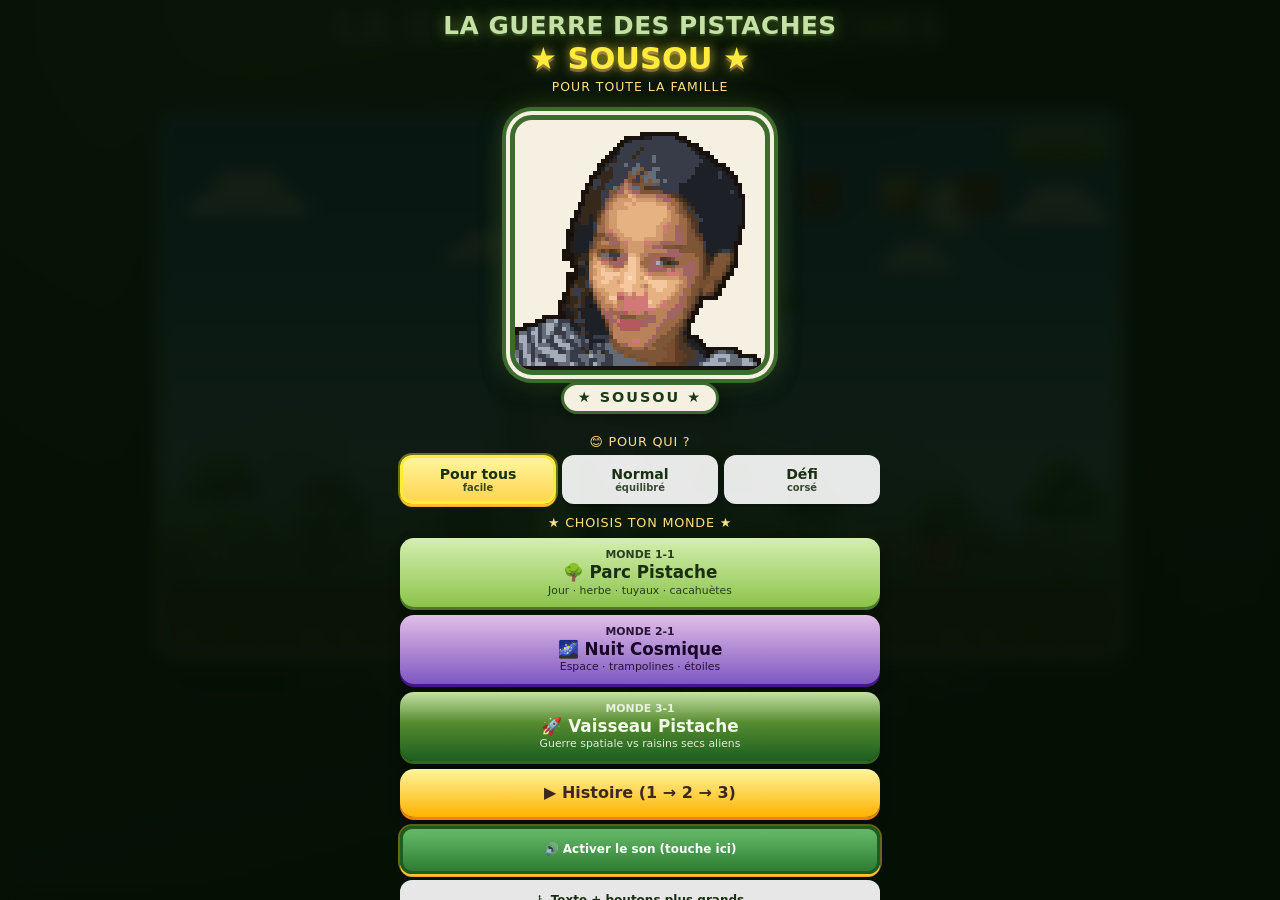
==== index.html @ a7b9ed8b "gfx: generated pixel-art assets + index.html hooks" ====
<!DOCTYPE html>
<html lang="fr">
<head>
  <meta charset="UTF-8" />
  <meta name="viewport" content="width=device-width, initial-scale=1, maximum-scale=1, user-scalable=no, viewport-fit=cover" />
  <meta name="apple-mobile-web-app-capable" content="yes" />
  <meta name="apple-mobile-web-app-status-bar-style" content="black-translucent" />
  <meta name="mobile-web-app-capable" content="yes" />
  <meta name="format-detection" content="telephone=no" />
  <title>La guerre des pistaches — starring Sousou</title>
  <style>
    /* Polices système d'abord (plus fiable hors réseau / iOS) */
    * { box-sizing: border-box; margin: 0; padding: 0; -webkit-tap-highlight-color: transparent; }
    html, body {
      height: 100%;
      width: 100%;
      overscroll-behavior: none;
      -webkit-text-size-adjust: 100%;
    }
    body {
      min-height: 100vh;
      min-height: -webkit-fill-available;
      display: flex;
      flex-direction: column;
      align-items: center;
      justify-content: flex-start;
      background:
        radial-gradient(ellipse at 20% 0%, #3d6b2e 0%, transparent 45%),
        linear-gradient(165deg, #0d1a0c 0%, #152814 50%, #0a1209 100%);
      font-family: "Fredoka", "Avenir Next", "Segoe UI", system-ui, -apple-system, sans-serif;
      color: #f5f0e1;
      overflow-x: hidden;
      overflow-y: auto;
      -webkit-overflow-scrolling: touch;
      user-select: none;
      -webkit-user-select: none;
      padding: max(6px, env(safe-area-inset-top)) max(6px, env(safe-area-inset-right)) max(6px, env(safe-area-inset-bottom)) max(6px, env(safe-area-inset-left));
    }
    body.playing {
      overflow: hidden;
      touch-action: none;
      touch-action: none;
      justify-content: center;
    }
    /* ===== Plein écran mobile (portrait + paysage) ===== */
    body.playing.mobile-fs {
      position: fixed;
      inset: 0;
      width: 100%;
      height: 100%;
      max-height: 100%;
      padding: 0 !important;
      margin: 0;
      overflow: hidden;
      justify-content: stretch;
      align-items: stretch;
      background: #000;
    }
    body.playing.mobile-fs .brand,
    body.playing.mobile-fs .controls,
    body.playing.mobile-fs .ios-banner {
      display: none !important;
    }
    body.playing.mobile-fs .wrap {
      position: fixed;
      left: 0;
      top: 0;
      width: var(--app-w, 100vw);
      height: var(--app-h, 100vh);
      max-width: none;
      max-height: none;
      border-radius: 0;
      box-shadow: none;
      overflow: hidden;
      background: #000;
      z-index: 1;
    }
    body.playing.mobile-fs canvas {
      position: absolute;
      left: 50%;
      top: 50%;
      transform: translate(-50%, -50%);
      /* contain = tout le jeu visible (pas de coupe), fond noir sur les bords */
      width: 100% !important;
      height: 100% !important;
      max-width: none !important;
      max-height: none !important;
      object-fit: contain;
      background: #000;
    }
    /* Paysage : le canvas occupe toute la hauteur utile sans écraser Sousou hors cadre */
    @media (orientation: landscape) {
      body.playing.mobile-fs canvas {
        width: 100% !important;
        height: 100% !important;
        object-fit: contain;
      }
    }
    body.playing.mobile-fs .hud {
      top: max(4px, env(safe-area-inset-top));
      left: max(6px, env(safe-area-inset-left));
      right: max(6px, env(safe-area-inset-right));
      font-size: clamp(0.6rem, 2.2vh, 0.8rem);
    }
    body.playing.mobile-fs .mute-btn {
      top: max(4px, env(safe-area-inset-top));
      right: max(6px, env(safe-area-inset-right));
      z-index: 12;
    }
    body.playing.mobile-fs .menu-btn {
      top: max(4px, env(safe-area-inset-top));
      left: max(6px, env(safe-area-inset-left));
      z-index: 12;
      min-height: 48px;
      padding: 12px 18px;
    }
    body.playing.mobile-fs .touch-left {
      left: max(4px, env(safe-area-inset-left));
      bottom: max(6px, env(safe-area-inset-bottom));
    }
    body.playing.mobile-fs .touch-right {
      right: max(6px, env(safe-area-inset-right));
      bottom: max(8px, env(safe-area-inset-bottom));
    }
    body.playing.mobile-fs .overlay {
      position: fixed;
      inset: 0;
      width: 100%;
      height: 100%;
      justify-content: flex-start;
      padding: max(10px, env(safe-area-inset-top)) 12px max(14px, env(safe-area-inset-bottom));
      z-index: 100;
      overflow-y: auto;
    }
    .brand {
      text-align: center;
      margin-bottom: 0.55rem;
    }
    .brand .game-title {
      font-size: clamp(1.6rem, 4.5vw, 2.4rem);
      font-weight: 700;
      letter-spacing: 0.02em;
      background: linear-gradient(90deg, #c5e1a5, #ffeb3b, #8bc34a, #ffd54f, #c5e1a5);
      background-size: 200% auto;
      -webkit-background-clip: text;
      background-clip: text;
      color: transparent;
      animation: titleShine 3s linear infinite, titlePulse 2.2s ease-in-out infinite;
      text-shadow: none;
      filter: drop-shadow(0 3px 0 #3d2914) drop-shadow(0 0 18px rgba(139,195,74,.45));
    }
    .brand .starring {
      font-size: clamp(1rem, 2.8vw, 1.25rem);
      margin-top: 0.25rem;
      color: #ffecb3;
    }
    .brand .starring .star-name {
      display: inline-block;
      font-weight: 700;
      font-size: 1.35em;
      color: #fff59d;
      text-shadow: 0 0 12px rgba(255,235,59,.8), 0 2px 0 #5d4037;
      animation: sousouBounce 1.1s ease-in-out infinite, sousouGlow 1.6s ease-in-out infinite;
    }
    .brand .tag {
      font-size: .85rem;
      opacity: .88;
      margin-top: 0.2rem;
    }
    @keyframes titleShine {
      to { background-position: 200% center; }
    }
    @keyframes titlePulse {
      0%, 100% { transform: scale(1); }
      50% { transform: scale(1.03); }
    }
    @keyframes sousouBounce {
      0%, 100% { transform: translateY(0) rotate(-2deg); }
      50% { transform: translateY(-6px) rotate(2deg); }
    }
    @keyframes sousouGlow {
      0%, 100% { text-shadow: 0 0 8px rgba(255,235,59,.5), 0 2px 0 #5d4037; }
      50% { text-shadow: 0 0 22px rgba(255,235,59,1), 0 0 40px rgba(139,195,74,.7), 0 2px 0 #5d4037; }
    }
    @keyframes starSpin {
      from { transform: rotate(0deg) scale(1); }
      50% { transform: rotate(180deg) scale(1.2); }
      to { transform: rotate(360deg) scale(1); }
    }
    @keyframes bannerIn {
      0% { opacity: 0; transform: scale(0.5) translateY(30px); }
      60% { opacity: 1; transform: scale(1.08) translateY(-4px); }
      100% { opacity: 1; transform: scale(1) translateY(0); }
    }
    @keyframes floatStar {
      0%, 100% { transform: translateY(0); opacity: .9; }
      50% { transform: translateY(-10px); opacity: 1; }
    }
    .spin-star {
      display: inline-block;
      animation: starSpin 2.5s linear infinite;
      color: #ffeb3b;
    }
    .wrap {
      position: relative;
      border-radius: 16px;
      overflow: hidden;
      box-shadow: 0 0 0 4px #8bc34a, 0 0 0 9px #3d2914, 0 22px 50px rgba(0,0,0,.55);
      width: min(960px, 100vw - 12px);
      max-width: 100%;
    }
    canvas {
      display: block;
      width: 100%;
      height: auto;
      max-height: min(72vh, 540px);
      cursor: crosshair;
      background: #5dade2;
      touch-action: none;
      image-rendering: pixelated;
      image-rendering: crisp-edges;
    }
    /* HUD pixel dessiné dans le canvas (js/gfx.js) : on masque l'ancien HUD HTML */
    body.gfx-hud .hud { display: none !important; }
    .hud {
      position: absolute; top: 8px; left: 10px; right: 10px;
      display: flex; justify-content: space-between; gap: 6px; flex-wrap: wrap;
      pointer-events: none; font-weight: 600; font-size: .88rem;
      text-shadow: 0 2px 4px rgba(0,0,0,.7);
      z-index: 2;
    }
    .hud span {
      background: linear-gradient(180deg, rgba(27,58,22,.88), rgba(8,18,6,.88));
      padding: 5px 11px; border-radius: 999px;
      border: 1px solid rgba(174,213,129,.45);
      box-shadow: 0 2px 0 rgba(27,94,32,.35);
      border: 2px solid rgba(174,213,129,.65); backdrop-filter: blur(6px);
      box-shadow: 0 1px 0 rgba(255,255,255,.08), 0 2px 8px rgba(0,0,0,.35);
      text-shadow: 0 1px 2px rgba(0,0,0,.55);
    }
    .hud #worldLabel {
      border-color: #81c784;
      color: #c8e6a0;
      font-weight: 700;
      letter-spacing: 0.02em;
    }
    .hud .star-badge {
      border-color: #ffeb3b;
      color: #fff59d;
      animation: floatStar 1.4s ease-in-out infinite;
    }
    .overlay {
      position: fixed;
      inset: 0;
      display: flex;
      flex-direction: column;
      align-items: center;
      justify-content: flex-start;
      text-align: center;
      background: rgba(6, 16, 6, 0.94);
      backdrop-filter: blur(8px);
      -webkit-backdrop-filter: blur(8px);
      padding: max(12px, env(safe-area-inset-top)) max(12px, env(safe-area-inset-right)) max(16px, env(safe-area-inset-bottom)) max(12px, env(safe-area-inset-left));
      z-index: 100;
      overflow-x: hidden;
      overflow-y: auto;
      -webkit-overflow-scrolling: touch;
      overscroll-behavior: contain;
      touch-action: pan-y;
      opacity: 1;
      visibility: visible;
      transition: opacity 0.28s ease, visibility 0.28s ease;
    }
    .overlay.hidden {
      opacity: 0;
      visibility: hidden;
      pointer-events: none;
      /* garder le flux pour l'anim de sortie, sans bloquer le jeu */
      z-index: -1;
    }
    .overlay:not(.hidden) .overlay-inner {
      animation: bannerIn 0.45s cubic-bezier(.2,1.3,.4,1) both;
    }
    .overlay-inner {
      width: min(480px, 100%);
      margin: 0 auto;
      display: flex;
      flex-direction: column;
      align-items: center;
      gap: 0.55rem;
      padding-bottom: 1.5rem;
    }
    .overlay h2 { font-size: 1.45rem; color: #c8e6a0; margin: 0.2rem 0; }
    .overlay p { max-width: 400px; line-height: 1.4; margin: 0; }
    .overlay .big { font-size: 1.25rem; color: #ffd54f; margin: 0.4rem 0; }

    .sousou-portrait-wrap {
      display: flex;
      flex-direction: column;
      align-items: center;
      gap: 0.45rem;
      margin: 0.35rem 0 0.55rem;
      flex-shrink: 0;
      width: 100%;
    }
    .sousou-portrait {
      /* Hero portrait — large, crisp, highly visible (not a tiny circular badge) */
      width: clamp(180px, 42vw, 260px);
      height: clamp(180px, 42vw, 260px);
      max-width: min(260px, 55%);
      border-radius: 22px;
      object-fit: contain;
      image-rendering: pixelated;
      image-rendering: crisp-edges;
      -ms-interpolation-mode: nearest-neighbor;
      opacity: 1;
      border: 5px solid #3d6b2e;
      box-shadow:
        0 0 0 4px #f5f0e1,
        0 0 0 8px #3d6b2e,
        0 10px 28px rgba(0,0,0,.45),
        0 0 28px rgba(139,195,74,.55);
      background: #f5f0e1;
      display: block;
    }
    .sousou-portrait-caption {
      font-size: 0.9rem;
      font-weight: 700;
      letter-spacing: 0.14em;
      text-transform: uppercase;
      color: #1b3a14;
      background: #f5f0e1;
      border: 3px solid #3d6b2e;
      border-radius: 999px;
      padding: 4px 14px;
      line-height: 1.2;
      box-shadow: 0 2px 8px rgba(0,0,0,.25);
    }

    .title-logo {
      animation: bannerIn 0.55s cubic-bezier(.2,1.4,.4,1) both;
      flex-shrink: 0;
      margin-bottom: 0.4rem;
    }
    .title-logo .logo-main {
      font-size: clamp(1.05rem, 3.5vw, 1.55rem);
      font-weight: 700;
      color: #c5e1a5;
      text-shadow: 0 2px 0 #2e4a1c, 0 0 14px rgba(139,195,74,.5);
      letter-spacing: 0.02em;
      line-height: 1.15;
    }
    .title-logo .logo-star {
      font-size: clamp(1.35rem, 4.5vw, 1.9rem);
      font-weight: 700;
      color: #ffeb3b;
      text-shadow: 0 0 12px rgba(255,235,59,.85), 0 3px 0 #6d4c41;
      animation: sousouBounce 1.2s ease-in-out infinite, sousouGlow 1.5s ease-in-out infinite;
      display: block;
      margin: 0.1rem 0 0.15rem;
      line-height: 1.15;
    }
    .title-logo .logo-sub {
      font-size: 0.78rem;
      color: #ffe082;
      letter-spacing: 0.08em;
      text-transform: uppercase;
    }
    .marquee {
      width: min(340px, 90%);
      overflow: hidden;
      margin: 0.5rem 0 0.3rem;
      mask-image: linear-gradient(90deg, transparent, #000 10%, #000 90%, transparent);
    }
    .marquee-inner {
      display: inline-block;
      white-space: nowrap;
      animation: marquee 8s linear infinite;
      color: #ffecb3;
      font-weight: 600;
      font-size: 0.95rem;
    }
    @keyframes marquee {
      from { transform: translateX(20%); }
      to { transform: translateX(-60%); }
    }
    button {
      margin-top: .85rem; font-family: inherit; font-size: 1.1rem; font-weight: 700;
      padding: 11px 28px; border: none; border-radius: 999px; cursor: pointer;
      color: #1a2e12; background: linear-gradient(180deg,#d4efb0,#8bc34a);
      box-shadow: 0 4px 0 #4a7c23, 0 6px 14px rgba(0,0,0,.35);
      animation: titlePulse 2s ease-in-out infinite;
    }
    button:hover { transform: translateY(-2px); }
    button:active { transform: translateY(2px); box-shadow: 0 1px 0 #4a7c23; }
    .mute-btn {
      position: absolute; top: 8px; right: 8px; bottom: auto; z-index: 6;
      font-size: .8rem; padding: 8px 14px; margin: 0;
      animation: none;
      color: #1b3a16;
      background: linear-gradient(180deg, #dcedc8, #8bc34a);
      border: 2px solid #33691e;
      border-radius: 999px;
      box-shadow: 0 3px 0 #1b5e20, 0 4px 10px rgba(0,0,0,.35);
      font-weight: 700;
      min-height: 40px;
    }
    .menu-btn {
      position: absolute; top: 8px; left: 8px; bottom: auto; z-index: 12;
      font-size: .85rem; font-weight: 700; letter-spacing: 0.02em;
      padding: 10px 16px; margin: 0;
      min-width: 76px; min-height: 44px;
      animation: none;
      color: #fff;
      background: linear-gradient(180deg, #ef9a9a, #c62828);
      border: 2px solid #7f1d1d;
      border-radius: 999px;
      box-shadow: 0 3px 0 #7f1d1d, 0 4px 12px rgba(0,0,0,.4);
      cursor: pointer;
      touch-action: manipulation;
      -webkit-user-select: none;
      user-select: none;
    }
    .menu-btn:hover { transform: translateY(-1px); filter: brightness(1.05); }
    .menu-btn:active { transform: translateY(2px); box-shadow: 0 1px 0 #7f1d1d; }
    .menu-btn.hidden {
      display: none !important;
      pointer-events: none;
    }
    .controls {
      margin-top: .75rem; font-size: .78rem; opacity: .85;
      text-align: center; max-width: 700px; line-height: 1.55;
    }
    kbd {
      display: inline-block; background: #243820; border: 1px solid #6a9a4a;
      border-radius: 5px; padding: 1px 6px; font-family: inherit; font-size: .74rem;
    }

    /* ===== Contrôles tactiles — iOS Safari first (FR, multi-touch) ===== */
    .touch-ui {
      display: none;
      position: absolute;
      left: 0; right: 0; top: 0; bottom: 0;
      z-index: 8;
      pointer-events: none;
    }
    .touch-ui.active {
      display: block !important;
    }
    .touch-ui button {
      pointer-events: auto !important;
      touch-action: none;
      -webkit-user-select: none;
      user-select: none;
      -webkit-touch-callout: none;
      cursor: pointer;
      margin: 0;
      animation: none !important;
      outline: none;
      -webkit-appearance: none;
      appearance: none;
      transition: transform 0.06s ease, filter 0.06s ease, box-shadow 0.06s ease;
    }
    .touch-ui button.active {
      background: linear-gradient(180deg, #c5e1a5, #7cb342) !important;
      border-color: #ffeb3b !important;
      color: #1b3a16 !important;
      transform: scale(0.92);
      filter: brightness(1.08);
      box-shadow: 0 1px 0 #33691e, inset 0 0 12px rgba(255,235,59,0.35) !important;
    }
    /* Gauche = grands pads Gauche/Droite (+ petits Visée/Baisser) */
    .touch-left {
      position: absolute;
      left: max(6px, env(safe-area-inset-left));
      bottom: max(10px, env(safe-area-inset-bottom));
      display: grid;
      grid-template-columns: minmax(72px, 18vw) minmax(72px, 18vw);
      grid-template-rows: 44px minmax(72px, 16vw);
      gap: 8px;
      z-index: 9;
      width: auto;
      height: auto;
      max-width: 46vw;
    }
    .touch-left button {
      min-width: 56px;
      min-height: 56px;
      width: 100%;
      height: 100%;
      border-radius: 18px;
      font-size: clamp(0.7rem, 2.6vw, 0.95rem);
      border: 3px solid #aed581;
      background: linear-gradient(180deg, rgba(46,90,40,0.82), rgba(20,40,16,0.88));
      color: #f1f8e9;
      font-family: inherit;
      font-weight: 700;
      box-shadow: 0 5px 0 #1b3a16, 0 6px 14px rgba(0,0,0,0.35);
      padding: 4px;
      line-height: 1.1;
      letter-spacing: 0.02em;
    }
    .touch-left .dir-up    { grid-column: 1; grid-row: 1; min-height: 44px; font-size: 0.72rem; }
    .touch-left .dir-down  { grid-column: 2; grid-row: 1; min-height: 44px; font-size: 0.72rem; }
    .touch-left .dir-left  { grid-column: 1; grid-row: 2; }
    .touch-left .dir-right { grid-column: 2; grid-row: 2; }
    .touch-left .dir-left,
    .touch-left .dir-right {
      font-size: clamp(0.85rem, 3vw, 1.05rem);
      background: linear-gradient(180deg, rgba(104,159,56,0.75), rgba(46,90,40,0.9));
      border-color: #dce775;
    }
    .touch-left .dir-up {
      background: linear-gradient(180deg, rgba(255, 193, 7, 0.55), rgba(245, 127, 23, 0.55));
      border-color: #ffeb3b;
    }
    /* Droite = armes + Sauter + Tirer */
    .touch-right {
      position: absolute;
      right: max(8px, env(safe-area-inset-right));
      bottom: max(12px, env(safe-area-inset-bottom));
      display: flex;
      flex-direction: column;
      align-items: flex-end;
      gap: 8px;
      z-index: 9;
    }
    .touch-actions {
      display: flex;
      gap: 12px;
      align-items: flex-end;
    }
    .touch-actions button {
      min-width: 56px;
      min-height: 56px;
      width: clamp(72px, 18vw, 96px);
      height: clamp(72px, 18vw, 96px);
      border-radius: 50%;
      font-size: clamp(0.72rem, 2.4vw, 0.95rem);
      line-height: 1.15;
      border: 3px solid #c5e1a5;
      background: linear-gradient(180deg, rgba(46,90,40,0.85), rgba(20,40,16,0.9));
      color: #fff;
      font-family: inherit;
      font-weight: 800;
      padding: 6px;
      box-shadow: 0 5px 0 #1b3a16, 0 6px 14px rgba(0,0,0,0.35);
      text-transform: none;
    }
    .touch-actions .jump-btn {
      background: linear-gradient(180deg, #ffd54f, #f9a825);
      border-color: #fff59d;
      color: #3e2723;
      width: clamp(80px, 20vw, 104px);
      height: clamp(80px, 20vw, 104px);
      font-size: clamp(0.8rem, 2.6vw, 1rem);
    }
    .touch-actions .fire-btn {
      background: linear-gradient(180deg, #aed581, #558b2f);
      border-color: #dcedc8;
      color: #1b3a16;
      width: clamp(84px, 21vw, 108px);
      height: clamp(84px, 21vw, 108px);
      font-size: clamp(0.8rem, 2.6vw, 1rem);
    }
    .touch-weapons {
      display: flex;
      gap: 6px;
    }
    .touch-weapons button {
      min-width: 54px;
      height: 44px;
      border-radius: 12px;
      font-size: 1rem;
      padding: 4px 8px;
      border: 3px solid #aed581;
      background: linear-gradient(180deg, rgba(46,90,40,0.8), rgba(20,40,16,0.88));
      color: #f1f8e9;
      font-family: inherit;
      font-weight: 700;
    }
    .touch-weapons button.selected {
      border-color: #ffeb3b;
      background: linear-gradient(180deg, rgba(255,235,59,0.55), rgba(139,195,74,0.55));
      color: #1b3a16;
    }
    .play-hint {
      position: absolute;
      left: 50%;
      top: 18%;
      transform: translateX(-50%);
      z-index: 6;
      pointer-events: none;
      background: rgba(6,16,6,.82);
      border: 2px solid rgba(255,235,59,.55);
      color: #fff8e1;
      padding: 10px 14px;
      border-radius: 14px;
      font-size: 0.85rem;
      text-align: center;
      max-width: min(420px, 92%);
      line-height: 1.35;
      box-shadow: 0 6px 20px rgba(0,0,0,.4);
      transition: opacity 0.35s ease;
    }
    .play-hint.hidden { opacity: 0; visibility: hidden; }
    .play-hint kbd {
      display: inline-block;
      padding: 1px 6px;
      border-radius: 6px;
      background: #1b3a16;
      border: 1px solid #8bc34a;
      font-size: 0.78rem;
    }
    .touch-hint {
      position: absolute;
      left: 50%;
      bottom: max(4px, env(safe-area-inset-bottom));
      transform: translateX(-50%);
      font-size: 0.65rem;
      opacity: 0.65;
      pointer-events: none;
      white-space: nowrap;
      text-shadow: 0 1px 2px #000;
    }

    #startBtn, #retryBtn, .level-btn {
      position: relative;
      z-index: 10;
      min-height: 48px;
      min-width: 0;
      font-size: 1rem;
      margin: 0;
      touch-action: manipulation;
    }
    .level-pick, .diff-pick {
      display: flex;
      flex-direction: column;
      align-items: stretch;
      gap: 8px;
      width: 100%;
      margin: 0;
    }
    .diff-pick {
      flex-direction: row;
      flex-wrap: wrap;
      justify-content: center;
      gap: 6px;
    }
    .level-pick .level-label,
    .diff-pick .level-label {
      width: 100%;
      font-size: 0.8rem;
      color: #ffe082;
      letter-spacing: 0.06em;
      text-transform: uppercase;
      margin: 0.15rem 0 0;
      text-align: center;
    }
    .level-btn {
      width: 100%;
      margin: 0;
      display: flex;
      flex-direction: column;
      align-items: center;
      justify-content: center;
      gap: 1px;
      padding: 10px 12px;
      border-radius: 14px;
      animation: none;
      box-sizing: border-box;
    }
    .level-btn .lv-code {
      font-size: 0.68rem;
      opacity: 0.9;
      font-weight: 600;
    }
    .level-btn .lv-name {
      font-size: 1.05rem;
      font-weight: 700;
      line-height: 1.2;
    }
    .level-btn .lv-desc {
      font-size: 0.68rem;
      font-weight: 500;
      opacity: 0.9;
      line-height: 1.25;
    }
    .level-btn.park {
      background: linear-gradient(180deg, #d4efb0, #8bc34a);
      color: #1a2e12;
      box-shadow: 0 3px 0 #4a7c23, 0 5px 12px rgba(0,0,0,.28);
    }
    .level-btn.cosmo {
      background: linear-gradient(180deg, #e1bee7, #7e57c2);
      color: #1a0628;
      box-shadow: 0 3px 0 #4a148c, 0 5px 12px rgba(0,0,0,.3);
    }
    .level-btn.ship {
      background: linear-gradient(180deg, #c5e1a5, #558b2f 45%, #1b5e20);
      color: #f1f8e9;
      box-shadow: 0 3px 0 #33691e, 0 5px 12px rgba(0,0,0,.35);
    }
    .level-btn:active { transform: translateY(2px); }
    .level-btn.story {
      background: linear-gradient(180deg, #fff59d, #ffb300);
      color: #3e2723;
      box-shadow: 0 3px 0 #f57f17, 0 5px 12px rgba(0,0,0,.28);
      min-height: 44px;
      font-size: 0.92rem;
    }
    .diff-btn {
      flex: 1 1 28%;
      min-width: 96px;
      min-height: 48px;
      margin: 0;
      padding: 8px 6px;
      border-radius: 12px;
      font-size: 0.75rem;
      font-weight: 700;
      font-family: inherit;
      border: 3px solid transparent;
      cursor: pointer;
      animation: none;
      line-height: 1.15;
      touch-action: manipulation;
      color: #1a2e12;
      background: rgba(255,255,255,0.9);
      box-shadow: 0 3px 0 rgba(0,0,0,0.2);
    }
    .diff-btn .d-title { display: block; font-size: 0.88rem; }
    .diff-btn .d-sub { display: block; font-size: 0.62rem; opacity: 0.85; font-weight: 600; }
    .diff-btn.active {
      border-color: #ffeb3b;
      background: linear-gradient(180deg, #fff59d, #ffd54f);
      box-shadow: 0 0 0 2px rgba(255,235,59,0.4), 0 3px 0 #f9a825;
    }
    .diff-btn:focus-visible,
    .level-btn:focus-visible,
    button:focus-visible {
      outline: 3px solid #ffeb3b;
      outline-offset: 2px;
    }
    .a11y-note {
      margin: 0;
      font-size: 0.72rem;
      opacity: 0.9;
      max-width: 100%;
      line-height: 1.35;
    }
    #a11yToggle {
      width: 100%;
      min-height: 42px;
    }
    /* Menu compact sur petits écrans / paysage */
    @media (max-height: 700px), (max-width: 520px) {

      .sousou-portrait { width: clamp(140px, 36vw, 180px); height: clamp(140px, 36vw, 180px); max-width: 48%; border-width: 4px; border-radius: 18px; }
      .sousou-portrait-caption { font-size: 0.78rem; padding: 3px 12px; }

      .title-logo .logo-main { font-size: 1rem; }
      .title-logo .logo-star { font-size: 1.25rem; margin: 0.05rem 0; }
      .title-logo .logo-sub { font-size: 0.7rem; }
      .level-btn { padding: 8px 10px; min-height: 44px; }
      .level-btn .lv-name { font-size: 0.95rem; }
      .level-btn .lv-desc { font-size: 0.64rem; }
      .diff-btn { min-height: 42px; padding: 6px 4px; }
      .overlay-inner { gap: 0.4rem; }
    }
    @media (orientation: landscape) and (max-height: 500px) {
      .overlay {
        justify-content: flex-start;
        padding-top: 8px;
      }
      .overlay-inner {
        width: min(640px, 96%);
        display: grid;
        grid-template-columns: 1fr 1fr;
        gap: 8px 14px;
        align-items: start;
      }

      .overlay-inner .sousou-portrait-wrap { grid-column: 1 / -1; }
      .sousou-portrait { width: clamp(110px, 28vw, 150px); height: clamp(110px, 28vw, 150px); max-width: 42%; border-radius: 16px; }

      .overlay-inner .title-logo { grid-column: 1 / -1; }
      .overlay-inner .diff-pick { grid-column: 1 / -1; }
      .overlay-inner .a11y-row { grid-column: 1 / -1; }
      .title-logo .logo-star { font-size: 1.15rem; }
      .level-btn .lv-desc { display: none; }
    }
    @media (prefers-reduced-motion: reduce) {
      *, *::before, *::after {
        animation-duration: 0.01ms !important;
        animation-iteration-count: 1 !important;
        transition-duration: 0.01ms !important;
      }
    }
    body.high-contrast .overlay {
      background: rgba(0,0,0,0.92);
    }
    body.high-contrast .hud span {
      background: #000;
      border-color: #fff;
      color: #fff;
    }
    body.large-ui .hud { font-size: 1.05rem; }
    body.large-ui .touch-left {
      transform: scale(1.1);
      transform-origin: bottom left;
    }
    body.large-ui .touch-actions button {
      transform: scale(1.12);
      transform-origin: bottom center;
    }
    .ios-banner {
      display: none;
      width: min(960px, 100%);
      background: #ffecb3;
      color: #3e2723;
      font-size: 0.8rem;
      padding: 6px 10px;
      border-radius: 10px;
      margin-bottom: 6px;
      text-align: center;
      line-height: 1.3;
    }
    .ios-banner.show { display: block; }
    /* Marquee optionnel caché par défaut pour gagner de la place */
    .marquee { display: none; }

    @media (max-width: 900px) {
      .brand .tag { display: none; }
      .brand .game-title { font-size: 1.15rem; }
      .brand .starring { font-size: 0.9rem; }
      .brand { margin-bottom: 0.25rem; }
      canvas { max-height: min(52vh, 420px); }
      .controls { font-size: 0.68rem; padding: 0 8px; margin-top: 0.4rem; }
      .hud { font-size: 0.68rem; top: 4px; gap: 3px; }
      .hud span { padding: 3px 7px; }
      .overlay p { font-size: 0.82rem; max-width: 100%; }
      .marquee { display: none; }
      .mute-btn { top: 8px; right: 6px; font-size: 0.72rem; padding: 8px 12px; z-index: 12; min-height: 40px; }
      .menu-btn { top: 8px; left: 6px; font-size: 0.78rem; padding: 10px 14px; z-index: 12; }
      .touch-left {
        grid-template-columns: minmax(64px, 20vw) minmax(64px, 20vw);
        grid-template-rows: 40px minmax(64px, 18vw);
        gap: 7px;
        max-width: 48vw;
      }
      .touch-left button { min-width: 56px; min-height: 56px; font-size: 0.85rem; }
      .touch-left .dir-up, .touch-left .dir-down { min-height: 40px; font-size: 0.68rem; }
      .touch-actions .fire-btn { width: 88px; height: 88px; min-width: 56px; min-height: 56px; }
      .touch-actions .jump-btn { width: 84px; height: 84px; min-width: 56px; min-height: 56px; }
      .mute-btn { top: max(4px, env(safe-area-inset-top)); right: max(6px, env(safe-area-inset-right)); z-index: 12; }
    }
    /* Paysage mobile : pads larges mais plus bas */
    @media (orientation: landscape) {
      body.playing.mobile-fs .touch-left {
        grid-template-columns: minmax(64px, 14vw) minmax(64px, 14vw);
        grid-template-rows: 36px minmax(56px, 14vh);
        gap: 6px;
        max-width: 34vw;
      }
      body.playing.mobile-fs .touch-left button {
        min-width: 56px; min-height: 56px; font-size: 0.78rem; border-radius: 14px;
      }
      body.playing.mobile-fs .touch-left .dir-up,
      body.playing.mobile-fs .touch-left .dir-down { min-height: 34px; font-size: 0.62rem; }
      body.playing.mobile-fs .touch-actions button { width: 64px; height: 64px; min-width: 56px; min-height: 56px; font-size: 0.7rem; }
      body.playing.mobile-fs .touch-actions .jump-btn { width: 72px; height: 72px; }
      body.playing.mobile-fs .touch-actions .fire-btn { width: 76px; height: 76px; }
      body.playing.mobile-fs .touch-weapons button { min-width: 46px; height: 36px; }
      body.playing.mobile-fs .touch-hint { display: none; }
      body.playing.mobile-fs .hud span { padding: 2px 6px; }
      body.playing.mobile-fs .mute-btn,
      body.playing.mobile-fs .menu-btn { min-height: 44px; }
    }
  </style>
</head>
<body>
  <div id="iosBanner" class="ios-banner">
    📱 iPhone : choisis un <strong>niveau</strong> puis Gauche/Droite + Sauter/Tirer.<br/>
    Portrait ou paysage OK. Ouvre via le lien Wi‑Fi (pas un fichier).
  </div>
  <div class="brand">
    <div class="game-title">LA GUERRE DES PISTACHES</div>
    <div class="starring">
      <span class="spin-star">★</span>
      starring
      <span class="star-name">SOUSOU</span>
      <span class="spin-star">★</span>
    </div>
    <div class="tag">La star aux cheveux ondulés — 100% pistaches, 0% arachide</div>
  </div>

  <div class="wrap">
    <canvas id="game" width="960" height="540"></canvas>
    <div class="hud">
      <span class="star-badge" id="starBadge">★ SOUSOU</span>
      <span id="worldLabel">Monde —</span>
      <span id="score">⭐ 0</span>
      <span id="pistaches">Pistaches : 0</span>
      <span id="lives">❤️ × 7</span>
      <span id="weapon">🗡️ Lance</span>
      <span id="time">⏱️ 400</span>
    </div>
    <button id="menuBtn" class="menu-btn hidden" type="button" aria-label="Retour au menu" title="Retour au menu">☰ Menu</button>
    <button id="muteBtn" class="mute-btn" type="button" aria-pressed="false" title="Couper le son">🔊 Son ON</button>
    <div id="playHint" class="play-hint hidden" role="status" aria-live="polite"></div>

    <!-- Pad tactile (mobile / tablette) : Gauche/Droite à GAUCHE, Sauter/Tirer à DROITE -->
    <div id="touchUI" class="touch-ui" aria-hidden="true">
      <div class="touch-left" role="group" aria-label="Déplacement">
        <button type="button" class="dir-up" data-key="ArrowUp" aria-label="Viser / sauter">↑ Visée</button>
        <button type="button" class="dir-down" data-key="ArrowDown" aria-label="Se baisser">↓ Baisser</button>
        <button type="button" class="dir-left" data-key="ArrowLeft" aria-label="Gauche">◀ Gauche</button>
        <button type="button" class="dir-right" data-key="ArrowRight" aria-label="Droite">Droite ▶</button>
      </div>
      <div class="touch-right">
        <div class="touch-weapons">
          <button type="button" data-weapon="0" class="selected" aria-label="Lance">🗡️</button>
          <button type="button" data-weapon="1" aria-label="Gun">🔫</button>
          <button type="button" data-weapon="2" aria-label="Grenade">💣</button>
        </div>
        <div class="touch-actions">
          <button type="button" class="jump-btn" data-key="Space" aria-label="Sauter">Sauter</button>
          <button type="button" class="fire-btn" data-action="fire" aria-label="Tirer">Tirer</button>
        </div>
      </div>
      <div class="touch-hint">Gauche · Droite · Sauter · Tirer · Menu ☰ · Son</div>
    </div>

    <div id="startScreen" class="overlay" role="dialog" aria-labelledby="gameTitle" aria-modal="true">
      <div class="overlay-inner">
        <div class="title-logo">
          <div class="logo-main" id="gameTitle">LA GUERRE DES PISTACHES</div>
          <div class="logo-star">★ SOUSOU ★</div>
          <div class="logo-sub">pour toute la famille</div>
        </div>
        <div class="sousou-portrait-wrap">
          <img
            class="sousou-portrait"
            src="assets/sousou-menu.png"
            width="260"
            height="260"
            alt="Portrait pixel de Sousou — star du jeu"
            decoding="async"
            fetchpriority="high"
          />
          <span class="sousou-portrait-caption">★ Sousou ★</span>
        </div>

        <div class="diff-pick" role="group" aria-label="Niveau de difficulté">
          <div class="level-label">😊 Pour qui ?</div>
          <button type="button" class="diff-btn active" id="diffEasy" data-diff="easy" aria-pressed="true">
            <span class="d-title">Pour tous</span>
            <span class="d-sub">facile</span>
          </button>
          <button type="button" class="diff-btn" id="diffNormal" data-diff="normal" aria-pressed="false">
            <span class="d-title">Normal</span>
            <span class="d-sub">équilibré</span>
          </button>
          <button type="button" class="diff-btn" id="diffHard" data-diff="hard" aria-pressed="false">
            <span class="d-title">Défi</span>
            <span class="d-sub">corsé</span>
          </button>
        </div>

        <div class="level-pick">
          <div class="level-label">★ Choisis ton monde ★</div>
          <button type="button" class="level-btn park" id="levelBtn0" data-level="0" aria-label="Monde 1 Parc Pistache">
            <span class="lv-code">MONDE 1-1</span>
            <span class="lv-name">🌳 Parc Pistache</span>
            <span class="lv-desc">Jour · herbe · tuyaux · cacahuètes</span>
          </button>
          <button type="button" class="level-btn cosmo" id="levelBtn1" data-level="1" aria-label="Monde 2 Nuit Cosmique">
            <span class="lv-code">MONDE 2-1</span>
            <span class="lv-name">🌌 Nuit Cosmique</span>
            <span class="lv-desc">Espace · trampolines · étoiles</span>
          </button>
          <button type="button" class="level-btn ship" id="levelBtn2" data-level="2" aria-label="Monde 3 Vaisseau Pistache">
            <span class="lv-code">MONDE 3-1</span>
            <span class="lv-name">🚀 Vaisseau Pistache</span>
            <span class="lv-desc">Guerre spatiale vs raisins secs aliens</span>
          </button>
          <button type="button" class="level-btn story" id="startBtn" data-level="story" aria-label="Mode histoire les trois mondes">
            ▶ Histoire (1 → 2 → 3)
          </button>
        </div>

        <div class="a11y-row" style="width:100%;display:flex;flex-direction:column;gap:6px;align-items:stretch">
          <button type="button" id="soundUnlockBtn" class="diff-btn active" style="background:linear-gradient(180deg,#66bb6a,#2e7d32);border-color:#1b5e20;color:#fff;font-weight:700">
            🔊 Activer le son (touche ici)
          </button>
          <button type="button" id="a11yToggle" class="diff-btn" aria-pressed="false">
            ♿ Texte + boutons plus grands
          </button>
          <p class="a11y-note">
            💡 Premier lancement : « Activer le son » (surtout iPhone) · volume + · silencieux OFF<br/>
            <span class="desktop-only">Clavier : <kbd>←</kbd><kbd>→</kbd> / <kbd>A</kbd><kbd>D</kbd> / <kbd>Q</kbd><kbd>D</kbd> (AZERTY) courir ·
            <kbd>Espace</kbd> / <kbd>↑</kbd> / <kbd>W</kbd> / <kbd>Z</kbd> sauter ·
            <kbd>J</kbd> ou <kbd>X</kbd> tirer · <kbd>↓</kbd> se baisser ·
            <kbd>P</kbd> pause · <kbd>M</kbd> son · <kbd>Échap</kbd> Menu</span>
            <span class="mobile-only">Mobile : pouce gauche = Gauche/Droite · pouce droit = Sauter/Tirer · ☰ Menu · Son · paysage ou portrait OK</span>
          </p>
        </div>
      </div>
    </div>

    <div id="endScreen" class="overlay hidden" role="dialog" aria-labelledby="endTitle" aria-modal="true">
      <div class="overlay-inner">
        <div class="title-logo" style="animation-delay:.05s">
          <div class="logo-star" id="endStarName">★ SOUSOU ★</div>
        </div>
        <h2 id="endTitle">Bravo !</h2>
        <p class="big" id="finalScore">Score : 0</p>
        <p id="endStats" style="color:#c8e6a0;font-weight:600"></p>
        <p id="endMsg"></p>
        <div class="level-pick">
          <button type="button" class="level-btn park" id="endLevel0" data-level="0">
            <span class="lv-name">🌳 Rejouer Parc</span>
          </button>
          <button type="button" class="level-btn cosmo" id="endLevel1" data-level="1">
            <span class="lv-name">🌌 Rejouer Cosmique</span>
          </button>
          <button type="button" class="level-btn ship" id="endLevel2" data-level="2">
            <span class="lv-name">🚀 Rejouer Vaisseau</span>
          </button>
          <button type="button" class="level-btn story" id="retryBtn">📋 Retour au menu</button>
        </div>
      </div>
    </div>
  </div>

  <p class="controls">
    <span class="desktop-only">
      <kbd>←</kbd><kbd>→</kbd> / <kbd>A</kbd><kbd>D</kbd> / <kbd>Q</kbd><kbd>D</kbd> (AZERTY) courir ·
      <kbd>Espace</kbd> / <kbd>↑</kbd> / <kbd>W</kbd> / <kbd>Z</kbd> sauter ·
      <kbd>↓</kbd> se baisser ·
      <kbd>J</kbd> / <kbd>X</kbd> / clic tirer ·
      <kbd>1</kbd> Lance · <kbd>2</kbd> Gun · <kbd>3</kbd> Grenade ·
      <kbd>P</kbd> pause · <kbd>M</kbd> son · <kbd>Échap</kbd> / ☰ Menu
    </span>
    <span class="mobile-only">
      📱 Mobile : Gauche/Droite (bas-gauche) · Sauter/Tirer (bas-droite) · ☰ Menu · Son · multi-touch OK
    </span>
  </p>
  <style>
    .mobile-only { display: none; }
    @media (hover: none) and (pointer: coarse) {
      .desktop-only { display: none !important; }
      .mobile-only { display: inline !important; }
    }
  </style>

  <script src="js/gfx.js"></script>
  <script>
  // =========================================================
  // AUDIO MAX — musique + bruitages pistache/Mario-like
  // =========================================================
  const AudioFX = (() => {
    let ctx, master, musicGain, sfxGain;
    // Respecte le choix mute de la session précédente (défaut = son ON)
    let muted = false;
    try { muted = localStorage.getItem('gdp_mute') === '1'; } catch (_) {}
    let musicTimer = null, drumTimer = null, bassTimer = null;
    let stepToggle = false;
    let unlocked = false;
    let lastMusic = { hurry: false, style: 'day' };
    let pending = []; // sons en attente tant que le contexte n'est pas running

    function ensure() {
      if (ctx) return true;
      const AC = window.AudioContext || window.webkitAudioContext;
      if (!AC) return false;
      try {
        ctx = new AC({ latencyHint: 'interactive' });
        master = ctx.createGain();
        master.gain.value = muted ? 0 : 1;
        master.connect(ctx.destination);
        musicGain = ctx.createGain();
        musicGain.gain.value = 0.42;
        musicGain.connect(master);
        sfxGain = ctx.createGain();
        sfxGain.gain.value = 0.85;
        sfxGain.connect(master);
      } catch (e) {
        console.warn('Audio init failed', e);
        return false;
      }
      return true;
    }

    function flushPending() {
      if (!ctx || ctx.state !== 'running' || muted) return;
      const q = pending.splice(0, pending.length);
      for (const fn of q) {
        try { fn(); } catch (e) { console.warn('sfx', e); }
      }
    }

    function unlockTick() {
      if (!ctx || unlocked) return;
      try {
        // 1) buffer silencieux (débloque iOS)
        const n = Math.max(1, Math.floor(ctx.sampleRate * 0.05));
        const b = ctx.createBuffer(1, n, ctx.sampleRate);
        const s = ctx.createBufferSource();
        s.buffer = b;
        s.connect(master);
        s.start(0);
        // 2) micro-bip très court pour forcer le pipeline audio
        const o = ctx.createOscillator();
        const g = ctx.createGain();
        o.frequency.value = 880;
        g.gain.value = 0.0001;
        o.connect(g); g.connect(master);
        o.start(0);
        o.stop(ctx.currentTime + 0.03);
        unlocked = true;
      } catch (e) {
        console.warn('unlock', e);
      }
    }

    async function resume() {
      if (!ensure()) return false;
      try {
        if (ctx.state === 'suspended' || ctx.state === 'interrupted') {
          await ctx.resume();
        }
        // 2e tentative (certains Safari restent suspended)
        if (ctx.state !== 'running') {
          await ctx.resume();
        }
        if (ctx.state === 'running') {
          unlockTick();
          flushPending();
        }
      } catch (e) {
        console.warn('Audio resume failed', e);
        return false;
      }
      return ctx.state === 'running';
    }

    /** Joue un son dès que l'audio est prêt (file d'attente si suspendu). */
    function whenReady(fn) {
      if (muted) return;
      if (!ensure()) return;
      if (ctx.state === 'running') {
        try { fn(); } catch (e) { console.warn('sfx', e); }
        return;
      }
      // garde les derniers sons (évite une file infinie)
      if (pending.length > 40) pending.shift();
      pending.push(fn);
      ctx.resume().then(() => {
        unlockTick();
        flushPending();
      }).catch(() => {});
    }

    function alive() {
      if (muted) return false;
      if (!ensure()) return false;
      if (ctx.state === 'running') return true;
      ctx.resume().then(() => { unlockTick(); flushPending(); }).catch(() => {});
      return false;
    }

    function setMuted(m) {
      muted = !!m;
      try { localStorage.setItem('gdp_mute', muted ? '1' : '0'); } catch (_) {}
      if (master && ctx) {
        try {
          master.gain.cancelScheduledValues(ctx.currentTime);
          master.gain.setValueAtTime(muted ? 0 : 1, ctx.currentTime);
        } catch (_) {
          master.gain.value = muted ? 0 : 1;
        }
      }
      if (muted) {
        stopMusic();
        pending.length = 0;
      }
    }
    function toggleMute() { setMuted(!muted); return muted; }
    function isMuted() { return muted; }
    function isUnlocked() { return unlocked && ctx && ctx.state === 'running'; }

    function noiseBuf(dur) {
      const n = Math.max(1, Math.floor(ctx.sampleRate * dur));
      const b = ctx.createBuffer(1, n, ctx.sampleRate);
      const d = b.getChannelData(0);
      for (let i = 0; i < n; i++) d[i] = Math.random() * 2 - 1;
      return b;
    }
    function noiseNow({ dur = .1, freq = 1200, q = 3, type = 'bandpass', gain = .3, pitch = 1 } = {}) {
      const t = ctx.currentTime;
      const src = ctx.createBufferSource();
      src.buffer = noiseBuf(Math.max(dur, .04));
      const f = ctx.createBiquadFilter();
      f.type = type; f.Q.value = q;
      f.frequency.setValueAtTime(Math.max(40, freq), t);
      if (pitch !== 1) f.frequency.exponentialRampToValueAtTime(Math.max(60, freq * pitch), t + dur);
      const g = ctx.createGain();
      const gv = Math.max(0.001, Math.min(0.55, gain * 1.12));
      g.gain.setValueAtTime(gv, t);
      g.gain.exponentialRampToValueAtTime(0.001, t + Math.max(dur, 0.02));
      src.connect(f); f.connect(g); g.connect(sfxGain);
      src.start(t); src.stop(t + dur + .03);
    }
    function oscNow({ f = 440, f2, dur = .12, type = 'square', gain = .15, atk = .005 } = {}) {
      const t = ctx.currentTime;
      const o = ctx.createOscillator();
      const g = ctx.createGain();
      o.type = type;
      o.frequency.setValueAtTime(Math.max(20, f), t);
      if (f2) o.frequency.exponentialRampToValueAtTime(Math.max(20, f2), t + Math.max(dur, 0.02));
      const gv = Math.max(0.001, Math.min(0.5, gain * 1.12));
      g.gain.setValueAtTime(0.001, t);
      g.gain.linearRampToValueAtTime(gv, t + Math.max(atk, 0.001));
      g.gain.exponentialRampToValueAtTime(0.001, t + Math.max(dur, 0.02));
      o.connect(g); g.connect(sfxGain);
      o.start(t); o.stop(t + dur + .03);
    }
    function noise(opts) { whenReady(() => noiseNow(opts)); }
    function osc(opts) { whenReady(() => oscNow(opts)); }
    function chord(freqs, dur = .2, type = 'triangle', gain = .08) {
      freqs.forEach((f, i) => setTimeout(() => osc({ f, dur, type, gain }), i * 8));
    }

    // --- Bruitages ---
    function jump() {
      osc({ f: 300, f2: 720, dur: .12, type: 'square', gain: .13 });
      osc({ f: 480, f2: 980, dur: .09, type: 'triangle', gain: .07 });
      noise({ dur: .04, freq: 2200, type: 'highpass', gain: .08 });
    }
    function land() {
      noise({ dur: .07, freq: 160, type: 'lowpass', gain: .32 });
      osc({ f: 100, f2: 45, dur: .09, type: 'sine', gain: .16 });
    }
    function crouch() {
      noise({ dur: .05, freq: 450, gain: .18 });
      osc({ f: 220, f2: 140, dur: .07, type: 'triangle', gain: .09 });
    }
    function footstep() {
      stepToggle = !stepToggle;
      noise({ dur: .035, freq: stepToggle ? 380 : 320, type: 'lowpass', gain: .12 });
      osc({ f: stepToggle ? 90 : 80, dur: .04, type: 'sine', gain: .05 });
    }
    function shoot() {
      noise({ dur: .05, freq: 2400, q: 2.2, gain: .24, pitch: .4 });
      noise({ dur: .04, freq: 1000, type: 'highpass', gain: .14 });
      osc({ f: 760, f2: 220, dur: .07, type: 'triangle', gain: .11 });
      osc({ f: 1180, f2: 420, dur: .045, type: 'square', gain: .05 });
    }
    function shellCrack() {
      noise({ dur: .09, freq: 2300, q: 5, gain: .42, pitch: .3 });
      noise({ dur: .07, freq: 700, gain: .28, pitch: .5 });
      osc({ f: 200, f2: 70, dur: .11, type: 'sawtooth', gain: .1 });
    }
    function crunch() {
      noise({ dur: .11, freq: 1400, q: 2.8, gain: .32, pitch: .25 });
      noise({ dur: .08, freq: 360, type: 'lowpass', gain: .22 });
      osc({ f: 150, f2: 55, dur: .12, type: 'triangle', gain: .11 });
    }
    function coin() {
      // ding pistache clair (sans pic agressif)
      osc({ f: 1046, dur: .07, type: 'square', gain: .1 });
      setTimeout(() => osc({ f: 1396, dur: .18, type: 'square', gain: .12 }), 50);
      noise({ dur: .03, freq: 3800, type: 'highpass', gain: .06 });
    }
    function stomp() {
      osc({ f: 180, f2: 60, dur: .12, type: 'square', gain: .18 });
      noise({ dur: .1, freq: 400, type: 'lowpass', gain: .35 });
      crunch();
    }
    function bump() {
      osc({ f: 120, f2: 90, dur: .08, type: 'square', gain: .14 });
      noise({ dur: .05, freq: 500, gain: .2 });
    }
    function blockHit() {
      osc({ f: 200, f2: 140, dur: .1, type: 'square', gain: .12 });
      noise({ dur: .08, freq: 900, gain: .25 });
      setTimeout(() => coin(), 40);
    }
    function powerup() {
      [523, 659, 784, 1047, 1319].forEach((f, i) =>
        setTimeout(() => osc({ f, dur: .09, type: 'square', gain: .1 }), i * 55)
      );
      noise({ dur: .15, freq: 2800, gain: .18 });
    }
    function hit() {
      noise({ dur: .18, freq: 260, type: 'lowpass', gain: .32 });
      osc({ f: 170, f2: 55, dur: .22, type: 'sawtooth', gain: .14 });
      osc({ f: 300, f2: 80, dur: .16, type: 'square', gain: .08 });
    }
    function die() {
      [400, 350, 300, 200, 120, 80].forEach((f, i) =>
        setTimeout(() => osc({ f, f2: f * 0.7, dur: .15, type: 'square', gain: .12 }), i * 90)
      );
      noise({ dur: .4, freq: 300, type: 'lowpass', gain: .3 });
    }
    function flag() {
      [523, 587, 659, 784, 880, 1047, 1175, 1319].forEach((f, i) =>
        setTimeout(() => osc({ f, dur: .12, type: 'triangle', gain: .12 }), i * 70)
      );
      setTimeout(() => chord([523, 659, 784], .5, 'triangle', .1), 600);
    }
    function win() {
      stopMusic();
      const mel = [523, 659, 784, 1047, 784, 1047, 1319];
      mel.forEach((f, i) => setTimeout(() => {
        osc({ f, dur: .18, type: 'square', gain: .12 });
        if (i % 2 === 0) noise({ dur: .05, freq: 2000, gain: .1 });
      }, i * 120));
      setTimeout(() => chord([523, 659, 784, 1047], .8, 'triangle', .1), 900);
    }
    function gameOver() {
      stopMusic();
      [392, 370, 349, 330, 294, 262].forEach((f, i) =>
        setTimeout(() => osc({ f, dur: .2, type: 'triangle', gain: .12 }), i * 140)
      );
      noise({ dur: .5, freq: 200, type: 'lowpass', gain: .25 });
    }
    function pause() {
      osc({ f: 330, dur: .08, type: 'square', gain: .1 });
      setTimeout(() => osc({ f: 220, dur: .1, type: 'square', gain: .1 }), 80);
    }
    function ui() {
      osc({ f: 660, dur: .05, type: 'square', gain: .09 });
      noise({ dur: .03, freq: 2500, gain: .1 });
    }
    function enemy() {
      osc({ f: 100, f2: 70, dur: .1, type: 'sine', gain: .06 });
      noise({ dur: .08, freq: 500, gain: .1 });
    }
    function whoosh() {
      noise({ dur: .1, freq: 900, gain: .14, pitch: .25 });
    }
    function tick() {
      osc({ f: 880, dur: .04, type: 'square', gain: .06 });
    }
    function hurry() {
      osc({ f: 1200, dur: .05, type: 'square', gain: .08 });
      setTimeout(() => osc({ f: 1200, dur: .05, type: 'square', gain: .08 }), 80);
    }
    function hairSwish() {
      noise({ dur: .07, freq: 1800, type: 'bandpass', q: 1, gain: .08, pitch: .5 });
    }

    // --- Musique niveau style Mario (overworld-ish) ---
    function startMusic(hurryMode = false, style = 'day') {
      lastMusic = { hurry: !!hurryMode, style: style || 'day' };
      if (muted) return;
      if (!ensure()) return;
      if (ctx.state !== 'running') {
        ctx.resume().then(() => {
          unlockTick();
          startMusic(hurryMode, style);
        }).catch(() => {});
        return;
      }
      stopMusic();
      // Mélodies : day (parc) vs night (cosmique, mineure, plus sombre)
      let melody, bass, beat;
      if (style === 'night') {
        melody = hurryMode
          ? [440,523,415,494, 392,466,370,440, 349,415,330,392]
          : [
              440,0,523,0, 415,0,494,0, 392,466,0,440,
              349,0,415,0, 330,392,0,370, 0,440,415,0,
              523,494,440,0, 392,370,349,0, 330,349,370,392,
              440,0,0,523, 0,415,494,0, 392,0,349,0
            ];
        bass = hurryMode
          ? [110,110,138,110, 103,103,130,103]
          : [110,110,165,110, 103,103,155,103, 92,92,138,92, 110,165,138,110];
        beat = hurryMode ? 0.12 : 0.18;
      } else if (style === 'ship') {
        // Thème vaisseau : pulse sci-fi
        melody = hurryMode
          ? [392,466,523,622, 523,466,392,349, 330,392,466,523]
          : [
              196,0,247,0, 294,0,370,0, 392,370,330,294,
              247,0,294,0, 370,392,0,466, 0,523,466,392,
              370,330,294,0, 247,294,370,392, 466,0,392,0
            ];
        bass = hurryMode
          ? [98,98,123,98, 110,110,147,110]
          : [98,98,147,98, 110,110,165,110, 123,123,185,123, 98,147,110,98];
        beat = hurryMode ? 0.11 : 0.15;
      } else {
        melody = hurryMode
          ? [523,659,784,659, 587,740,880,740, 523,659,784,1047, 880,784,659,523]
          : [
              523,523,0,523, 0,392,523,0, 659,0,0,0,
              392,0,0,330, 349,392,0,440, 0,494,523,0,
              523,523,0,523, 0,392,523,0, 659,0,784,0,
              659,587,523,0, 392,440,494,523,
              659,698,784,0, 784,698,659,587,
              523,392,440,494, 523,0,659,0,
              392,440,392,349, 330,294,262,0
            ];
        bass = hurryMode
          ? [131,131,165,131, 147,147,185,147]
          : [131,131,196,131, 165,165,196,165, 147,147,220,147, 131,196,165,131];
        beat = hurryMode ? 0.13 : 0.16;
      }
      let mi = 0, bi = 0, di = 0;

      function melTick() {
        if (!ctx || muted) return;
        const t = ctx.currentTime;
        const note = melody[mi % melody.length];
        mi++;
        if (note) {
          const o = ctx.createOscillator();
          const g = ctx.createGain();
          o.type = 'square';
          o.frequency.value = note;
          // soft duty via gain envelope
          g.gain.setValueAtTime(0.001, t);
          g.gain.linearRampToValueAtTime(0.18, t + 0.01);
          g.gain.exponentialRampToValueAtTime(0.001, t + beat * 0.85);
          // light filter
          const f = ctx.createBiquadFilter();
          f.type = 'lowpass'; f.frequency.value = 2800;
          o.connect(f); f.connect(g); g.connect(musicGain);
          o.start(t); o.stop(t + beat);
          // harmony 3rd
          if (mi % 4 === 0) {
            const o2 = ctx.createOscillator();
            const g2 = ctx.createGain();
            o2.type = 'triangle';
            o2.frequency.value = note * 1.25;
            g2.gain.setValueAtTime(0.08, t);
            g2.gain.exponentialRampToValueAtTime(0.001, t + beat * 0.7);
            o2.connect(g2); g2.connect(musicGain);
            o2.start(t); o2.stop(t + beat);
          }
        }
        musicTimer = setTimeout(melTick, beat * 1000);
      }

      function bassTick() {
        if (!ctx || muted) return;
        const t = ctx.currentTime;
        const note = bass[bi % bass.length];
        bi++;
        const o = ctx.createOscillator();
        const g = ctx.createGain();
        o.type = 'triangle';
        o.frequency.value = note;
        g.gain.setValueAtTime(0.22, t);
        g.gain.exponentialRampToValueAtTime(0.001, t + beat * 1.6);
        o.connect(g); g.connect(musicGain);
        o.start(t); o.stop(t + beat * 1.8);
        bassTimer = setTimeout(bassTick, beat * 2 * 1000);
      }

      function drumTick() {
        if (!ctx || muted) return;
        if (ctx.state !== 'running') {
          ctx.resume().catch(() => {});
          drumTimer = setTimeout(drumTick, beat * 1000);
          return;
        }
        const t = ctx.currentTime;
        // kick
        if (di % 2 === 0) {
          const o = ctx.createOscillator();
          const g = ctx.createGain();
          o.type = 'sine';
          o.frequency.setValueAtTime(110, t);
          o.frequency.exponentialRampToValueAtTime(40, t + 0.1);
          g.gain.setValueAtTime(0.28, t);
          g.gain.exponentialRampToValueAtTime(0.001, t + 0.12);
          o.connect(g); g.connect(musicGain);
          o.start(t); o.stop(t + 0.13);
        }
        // coque hi-hat
        noise({ dur: 0.03, freq: di % 2 ? 6000 : 4500, type: 'highpass', gain: 0.05 });
        // snare-ish every 4
        if (di % 4 === 2) {
          noise({ dur: 0.07, freq: 1800, type: 'bandpass', q: 1.5, gain: 0.12 });
        }
        di++;
        drumTimer = setTimeout(drumTick, beat * 1000);
      }

      melTick();
      bassTick();
      drumTimer = setTimeout(drumTick, beat * 500);
    }

    function stopMusic() {
      if (musicTimer) clearTimeout(musicTimer);
      if (drumTimer) clearTimeout(drumTimer);
      if (bassTimer) clearTimeout(bassTimer);
      musicTimer = drumTimer = bassTimer = null;
    }

    function getLastMusic() { return lastMusic; }

    return {
      resume, toggleMute, isMuted, setMuted, alive, isUnlocked, getLastMusic,
      jump, land, crouch, footstep, shoot, shellCrack, crunch,
      coin, stomp, bump, blockHit, powerup, hit, die, flag, win,
      gameOver, pause, ui, enemy, whoosh, tick, hurry, hairSwish,
      startMusic, stopMusic,
    };
  })();

  // =========================================================
  // NIVEAUX (1 = parc, 2 = nuit cosmique — tout différent)
  // =========================================================
  const canvas = document.getElementById('game');
  const ctx = canvas.getContext('2d');
  ctx.imageSmoothingEnabled = false;
  const VW = canvas.width;
  const VH = canvas.height;
  const T = 40; // taille tuile

  // Légende tuiles:
  // 1 sol  2 brique  3 ?  4 plateforme  5-8 tuyaux
  // I glace (glisse)  B trampoline  X lave mortelle
  // C pièce  E ennemi  F volant (niv2)
  const LEVEL_DEFS = [
    {
      id: 1,
      code: '1-1',
      title: 'Parc Pistache',
      banner: 'MONDE 1-1 · PARC PISTACHE',
      theme: 'park',
      time: 400,
      gravity: 0.52,
      jumpV: -17.5,
      music: 'day',
      rows: [
        '........................................................................................',
        '........................................................................................',
        '........................................................................................',
        '........................................................................................',
        '.....................C....3..........C...............3.....C................C...........',
        '................2.3.2.......................3...........................................',
        '.........C................C........2.2............C...............C........3............',
        '............C........C.........C................C......C......C........C.......C........',
        '.........4.4.4.4...........4.4.4..............4.4.4.4.4........4.4.4....................',
        '....C....E....C......E.....C......E........C...E.......C....E..C......E....C....E.......',
        '......E......E....E......E......E......E......E......E......E......E......E......E......',
        '....E...........E...........E...........E...........E...........E...........E.......3...',
        '.........56..............56.................56......................56..................',
        '.........78...E..........78....E............78....E.................78....E.............',
        '.........78....2.3.2.....78......2.3.2......78.....2.3.2............78....C....C........',
        '111111111111111111111111111..1111111111111111111111111111111111.111111111111111111111111',
        '111111111111111111111111111..1111111111111111111111111111111111.111111111111111111111111',
      ],
    },
    {
      id: 2,
      code: '2-1',
      title: 'Nuit Cosmique',
      banner: 'MONDE 2-1 · NUIT COSMIQUE ★',
      theme: 'cosmo',
      time: 450,
      gravity: 0.44, // moins flottant, toujours généreux
      jumpV: -16.9,  // sauts généreux
      music: 'night',
      rows: [
        // Version FACILE : grands ponts, petits trous, peu de lave, peu d'ennemis
        '........................................................................................',
        '....C..............C..............C..............C..............C..............C........',
        '............................................................................3...........',
        '.........4.4.4.4...........C...........4.4.4.4...........C...........4.4.4.4............',
        '........................................................................................',
        '..C....3..........IIII..........B..........IIII..........B..........IIII......3....C....',
        '........................................................................................',
        '....4.4.4.4.4.4...........4.4.4.4.4.4...........4.4.4.4.4.4...........4.4.4.4.4.4.......',
        '.........C...................C...................C...................C..................',
        '..............E.........................E.........................E.....................',
        '.......F...................................F...................................F........',
        '....IIIIIIII.........B..............IIIIIIII.........B..............IIIIIIII............',
        '............................................................................3...........',
        '1111111111111111111..BB..1111111111111111111..BB..1111111111111111111..BB..1111111111111',
        '1111111111111111111......1111111111111111111......1111111111111111111......1111111111111',
        'XXXXXXXXXXXXXXXXXXX......XXXXXXXXXXXXXXXXXXX......XXXXXXXXXXXXXXXXXXX......XXXXXXXXXXXXX',
        'XXXXXXXXXXXXXXXXXXX......XXXXXXXXXXXXXXXXXXX......XXXXXXXXXXXXXXXXXXX......XXXXXXXXXXXXX',
      ],
    },
    {
      id: 3,
      code: '3-1',
      title: 'Vaisseau Pistache',
      banner: 'MONDE 3-1 · VAISSEAU PISTACHE 🚀 vs RAISINS SECS 👽',
      theme: 'ship',
      time: 450,
      gravity: 0.46,
      jumpV: -16.3,
      music: 'ship',
      rows: [
        // Coque en forme de pistache dans l'espace : salles, ponts, hublots, raisins aliens R
        '........................................................................................',
        '....C....C....3....C....C....C....3....C....C....C....3....C....C....C....3....C........',
        '.........4.4.4..........R..........4.4.4..........R..........4.4.4..........R...........',
        '....R........B..............R........B..............R........B..............R....4.4....',
        '..111111....111111......111111....111111......111111....111111......111111....111111....',
        '........................................................................................',
        '..C....B....C....R....C....B....C....R....C....B....C....R....C....B....C....R....C.....',
        '....4.4.4.4.4...........4.4.4.4.4...........4.4.4.4.4...........4.4.4.4.4.......3.......',
        '.........R...................R...................R...................R..........R.......',
        '1111......11111111......11111111......11111111......11111111......11111111......1111....',
        '............................................................................3...........',
        '....R....C....4.4....C....R....C....4.4....C....R....C....4.4....C....R....C....B.......',
        '......3......................3......................3......................3............',
        '1111111111111111111..BB..1111111111111111111..BB..1111111111111111111..BB..1111111111111',
        '1111111111111111111......1111111111111111111......1111111111111111111......1111111111111',
        '1111111111111111111111111111111111111111111111111111111111111111111111111111111111111111',
        '1111111111111111111111111111111111111111111111111111111111111111111111111111111111111111',
      ],
    },
  ];

  let currentLevelIndex = 0;
  let LEVEL_ROWS = LEVEL_DEFS[0].rows;
  let levelDef = LEVEL_DEFS[0];
  let ROWS = LEVEL_ROWS.length;
  let COLS = LEVEL_ROWS[0].length;
  let LEVEL_W = COLS * T;
  let LEVEL_H = ROWS * T;

  const tiles = [];
  const solidTypes = new Set([1, 2, 3, 4, 5, 6, 7, 8, 10, 11]); // 10=B bounce, 11=I ice
  let questionBlocks = [];
  let flag = { x: 0, y: 0, h: 8 * T };
  let coinSpawns = [];
  let enemySpawns = [];
  let flyerSpawns = [];
  let meteors = []; // niv2 projectiles cosmiques
  let meteorTimer = 0;

  function charToType(ch) {
    const map = {
      '1': 1, '2': 2, '3': 3, '4': 4, '5': 5, '6': 6, '7': 7, '8': 8,
      'B': 10, 'I': 11, 'X': 12,
    };
    return map[ch] || null;
  }

  function parseLevel() {
    tiles.length = 0;
    questionBlocks = [];
    coinSpawns = [];
    enemySpawns = [];
    flyerSpawns = [];
    for (let r = 0; r < ROWS; r++) {
      for (let c = 0; c < COLS; c++) {
        const ch = LEVEL_ROWS[r][c];
        const type = charToType(ch);
        if (type === 3) {
          tiles.push({ c, r, type: 3 });
          questionBlocks.push({ c, r, used: false, bounce: 0 });
        } else if (type && type !== 12) {
          tiles.push({ c, r, type });
        } else if (ch === 'C') {
          coinSpawns.push({ x: c * T + T / 2, y: r * T + T / 2 });
        } else if (ch === 'E') {
          enemySpawns.push({ x: c * T + T / 2, y: r * T + T, kind: 'peanut' });
        } else if (ch === 'F') {
          flyerSpawns.push({ x: c * T + T / 2, y: r * T + T / 2 });
        } else if (ch === 'R') {
          enemySpawns.push({ x: c * T + T / 2, y: r * T + T, kind: 'raisin' });
        }
        // X lave = pas solide, géré à part
      }
    }
    flag.x = (COLS - 5) * T;
    flag.y = (ROWS - 4) * T;
    flag.h = 6 * T;
  }

  function tileAt(px, py) {
    const c = Math.floor(px / T);
    const r = Math.floor(py / T);
    if (c < 0 || r < 0 || c >= COLS || r >= ROWS) return null;
    const type = charToType(LEVEL_ROWS[r][c]);
    if (!type || type === 12) return type === 12 ? { c, r, type: 12 } : null;
    return { c, r, type };
  }

  function isSolidAt(px, py) {
    const t = tileAt(px, py);
    return t && solidTypes.has(t.type);
  }

  function isLavaAt(px, py) {
    const t = tileAt(px, py);
    return t && t.type === 12;
  }

  function groundTileUnderPlayer() {
    const xs = [player.x - 10, player.x, player.x + 10];
    for (const sx of xs) {
      const t = tileAt(sx, player.y + 2);
      if (t && solidTypes.has(t.type)) return t;
    }
    return null;
  }

  // =========================================================
  // ÉTAT JEU
  // =========================================================
  const scoreEl = document.getElementById('score');
  const pistEl = document.getElementById('pistaches');
  const livesEl = document.getElementById('lives');
  const timeEl = document.getElementById('time');
  const weaponEl = document.getElementById('weapon');
  const startScreen = document.getElementById('startScreen');
  const endScreen = document.getElementById('endScreen');
  const endTitle = document.getElementById('endTitle');
  const finalScoreEl = document.getElementById('finalScore');
  const endMsg = document.getElementById('endMsg');
  const muteBtn = document.getElementById('muteBtn');
  const menuBtn = document.getElementById('menuBtn');

  // Difficultés — « Pour tous » par défaut (accessible à toute la famille)
  const DIFFICULTIES = {
    easy: {
      id: 'easy',
      label: 'Pour tous',
      lives: 15,
      timeMul: 1.4,
      enemyCountMul: 0.35,
      maxEnemies: 8,
      spawnEveryMul: 2.0,
      meteorEvery: 220,
      invulnHit: 200,
      invulnStart: 150,
      jumpBonus: -2.2,
      gravityMul: 0.92,
      enemySpeedMul: 0.55,
      contactLivesLost: 1,
      extraCoins: true,
    },
    normal: {
      id: 'normal',
      label: 'Normal',
      lives: 7,
      timeMul: 1,
      enemyCountMul: 1,
      maxEnemies: 22,
      spawnEveryMul: 1,
      meteorEvery: 160,
      invulnHit: 160,
      invulnStart: 90,
      jumpBonus: 0,
      gravityMul: 1.02,
      enemySpeedMul: 1,
      contactLivesLost: 1,
      extraCoins: false,
    },
    hard: {
      id: 'hard',
      label: 'Défi',
      lives: 4,
      timeMul: 0.85,
      enemyCountMul: 1.35,
      maxEnemies: 32,
      spawnEveryMul: 0.7,
      meteorEvery: 90,
      invulnHit: 100,
      invulnStart: 50,
      jumpBonus: 1.2, // saut un peu plus faible (moins négatif)
      gravityMul: 1.1,
      enemySpeedMul: 1.25,
      contactLivesLost: 1,
      extraCoins: false,
    },
  };
  let difficulty = DIFFICULTIES.easy;
  try {
    const saved = localStorage.getItem('gdp_diff');
    if (saved && DIFFICULTIES[saved]) difficulty = DIFFICULTIES[saved];
  } catch (_) {}

  const WEAPONS = [
    { id: 'lance', name: '🗡️ Lance-pistaches', cd: 14, color: '#aed581' },
    { id: 'gun', name: '🔫 Pistache Gun', cd: 5, color: '#ffeb3b' },
    { id: 'grenade', name: '💣 Grenade pistache', cd: 38, color: '#ff8a65' },
  ];
  let weaponIndex = 0;

  // Power-ups mystère
  const POWER_DEFS = {
    shield:    { name: 'BOUCLIER', color: '#4fc3f7', dur: 480, icon: '🛡️' },
    triple:    { name: 'TRIPLE TIR', color: '#ffeb3b', dur: 420, icon: '🔱' },
    rapid:     { name: 'RAFALE', color: '#ff7043', dur: 400, icon: '⚡' },
    mega:      { name: 'MEGA PISTACHE', color: '#e040fb', dur: 360, icon: '💥' },
    superJump: { name: 'SUPER SAUT', color: '#69f0ae', dur: 450, icon: '🐇' },
    magnet:    { name: 'AIMANT', color: '#b388ff', dur: 500, icon: '🧲' },
    heart:     { name: 'VIE +1', color: '#ef5350', dur: 0, icon: '❤️' },
    star:      { name: 'ÉTOILE', color: '#ffd54f', dur: 300, icon: '⭐' },
    // Nouveaux power-ups mystère
    turbo:     { name: 'TURBO', color: '#00e5ff', dur: 420, icon: '💨' },
    freeze:    { name: 'GEL RAISIN', color: '#81d4fa', dur: 360, icon: '❄️' },
    ghost:     { name: 'FANTOME', color: '#e1bee7', dur: 300, icon: '👻' },
    ricochet:  { name: 'RICOCHET', color: '#ffab40', dur: 420, icon: '↩️' },
    tornado:   { name: 'TOURBILLON', color: '#a5d6a7', dur: 380, icon: '🌪️' },
    double:    { name: '×2 SCORE', color: '#ffee58', dur: 480, icon: '✨' },
    hover:     { name: 'ANTIGRAV', color: '#80deea', dur: 340, icon: '🛸' },
    seed:      { name: 'MINES PISTACHE', color: '#dce775', dur: 0, icon: '🌱' },
  };
  let powerups = []; // {x,y,baseY,type,bob,life}
  let mines = []; // {x,y,life,r}
  let buffs = {
    shield: 0, triple: 0, rapid: 0, mega: 0, superJump: 0, magnet: 0, star: 0,
    turbo: 0, freeze: 0, ghost: 0, ricochet: 0, tornado: 0, double: 0, hover: 0,
  };

  let running = false, paused = false, won = false;
  let score = 0, pistaches = 0, lives = difficulty.lives;
  let timeLeft = 400, timeAcc = 0;
  let frame = 0;
  let cameraX = 0;
  let cameraY = 0;
  let keys = {};
  let particles = [];
  let bullets = [];
  let enemies = [];
  let coins = [];
  let floatingScores = [];
  let nameFX = []; // animations "SOUSOU" / titres
  let introTimer = 0;
  let starSparkles = [];

  // --- Perf light caps / culling / pool (surgical) ---
  const MAX_PARTICLES = 110;
  const MAX_SPARKLES = 40;
  const MAX_NAMEFX = 24;
  const PARTICLE_POOL = [];
  let skyGradCache = { theme: null, grad: null };
  let lowFxMode = false;
  let fpsEma = 60;
  let lastFrameTs = 0;
  let frameDt = 1; // ms clampé, pour fluidité
  let playerSquash = 1;   // 1 = normal ; <1 aplatissage (atterrissage)
  let playerStretch = 1;  // >1 étirement (saut)

  // Large Sousou map watermark (all worlds / story / difficulties)
  const sousouBgImg = new Image();
  let sousouBgReady = false;
  sousouBgImg.decoding = 'async';
  sousouBgImg.onload = () => { sousouBgReady = true; };
  // Prefer crisp upscaled bg; fall back to menu portrait (already on Pages)
  sousouBgImg.onerror = () => {
    if (!sousouBgImg.dataset.fallback) {
      sousouBgImg.dataset.fallback = '1';
      sousouBgImg.src = 'assets/sousou-menu.png';
    }
  };
  sousouBgImg.src = 'assets/sousou-bg.png';

  function drawSousouMapBackground() {
    if (window.GFX && GFX.skipSousouOnce) { GFX.skipSousouOnce = false; return; }
    if (!sousouBgReady || !sousouBgImg.naturalWidth) return;
    // ~70% of canvas height, slightly left of center so play stays readable
    const targetH = VH * (lowFxMode ? 0.62 : 0.72);
    const scale = targetH / sousouBgImg.naturalHeight;
    const dw = Math.round(sousouBgImg.naturalWidth * scale);
    const dh = Math.round(targetH);
    const dx = Math.round(VW * 0.5 - dw * 0.5 - VW * 0.04);
    const dy = Math.round(VH * 0.5 - dh * 0.5 + VH * 0.02);
    const alpha = lowFxMode ? 0.28 : 0.38;
    ctx.save();
    ctx.globalAlpha = alpha;
    ctx.imageSmoothingEnabled = false;
    // world-ish feel: mild parallax so it drifts with the map, still always on-screen
    const px = dx - Math.floor((cameraX * 0.08) % 24);
    const py = dy - Math.floor((cameraY * 0.06) % 16);
    ctx.drawImage(sousouBgImg, 0, 0, sousouBgImg.naturalWidth, sousouBgImg.naturalHeight, px, py, dw, dh);
    ctx.restore();
  }


  function trimParticles() {
    if (particles.length > MAX_PARTICLES) particles.splice(0, particles.length - MAX_PARTICLES);
  }
  function trimSparkles() {
    if (starSparkles.length > MAX_SPARKLES) starSparkles.splice(0, starSparkles.length - MAX_SPARKLES);
  }
  function trimNameFX() {
    if (nameFX.length > MAX_NAMEFX) nameFX.splice(0, nameFX.length - MAX_NAMEFX);
  }
  function inViewX(x, pad) {
    return x > cameraX - pad && x < cameraX + VW + pad;
  }
  function inViewXY(x, y, pad) {
    return x > cameraX - pad && x < cameraX + VW + pad &&
           y > cameraY - pad && y < cameraY + VH + pad;
  }
  function getSkyGradient(theme) {
    if (skyGradCache.theme === theme && skyGradCache.grad) return skyGradCache.grad;
    const sky = ctx.createLinearGradient(0, 0, 0, VH);
    if (theme === 'ship') {
      sky.addColorStop(0, '#020810');
      sky.addColorStop(0.35, '#0a1a12');
      sky.addColorStop(0.7, '#142618');
      sky.addColorStop(1, '#0d1a10');
    } else if (theme === 'cosmo') {
      sky.addColorStop(0, '#0a0618');
      sky.addColorStop(0.4, '#1a0a3e');
      sky.addColorStop(0.75, '#2d1b69');
      sky.addColorStop(1, '#4a148c');
    } else {
      sky.addColorStop(0, '#4fc3f7');
      sky.addColorStop(0.55, '#81d4fa');
      sky.addColorStop(0.55, '#81c784');
      sky.addColorStop(1, '#66bb6a');
    }
    skyGradCache = { theme, grad: sky };
    return sky;
  }
  let shootCD = 0;
  let invuln = 0;
  let screenShake = 0;
  let wasOnGround = true;
  let wasCrouch = false;
  let stepTimer = 0;
  let coyoteFrames = 0;
  let jumpBuffer = 0;
  let playHintTimer = 0;
  let hurry = false;
  let flagSliding = false;
  let flagSlideY = 0;
  let enemySpawnTimer = 0;

  const player = {
    x: 80, y: 0, vx: 0, vy: 0,
    w: 36, h: 52,
    facing: 1,
    aimUp: false, // flèche haut = tirer vers le haut
    onGround: false,
    crouching: false,
    anim: 0,
    hairPhase: 0,
  };

  // --- Input ---
  window.addEventListener('keydown', e => {
    keys[e.code] = true;
    // Empêche le scroll page (Espace / flèches) pendant le jeu
    if (['Space','ArrowUp','ArrowDown','ArrowLeft','ArrowRight'].includes(e.code)) e.preventDefault();
    if (e.code === 'KeyP' && running) {
      paused = !paused;
      AudioFX.pause();
      if (paused) AudioFX.stopMusic();
      else if (!AudioFX.isMuted()) AudioFX.startMusic(hurry, levelDef.music);
    }
    if (e.code === 'Escape' && running) {
      e.preventDefault();
      returnToMenu();
      return;
    }
    if (e.code === 'KeyM') toggleMuteUI();
    if (e.code === 'Digit1' || e.code === 'Numpad1') setWeapon(0);
    if (e.code === 'Digit2' || e.code === 'Numpad2') setWeapon(1);
    if (e.code === 'Digit3' || e.code === 'Numpad3') setWeapon(2);
    if (e.code === 'Tab') {
      e.preventDefault();
      setWeapon((weaponIndex + 1) % WEAPONS.length);
    }
  });
  window.addEventListener('keyup', e => { keys[e.code] = false; });
  canvas.addEventListener('mousedown', () => { if (running && !paused) tryShoot(); });
  canvas.addEventListener('wheel', e => {
    if (!running) return;
    e.preventDefault();
    setWeapon((weaponIndex + (e.deltaY > 0 ? 1 : WEAPONS.length - 1)) % WEAPONS.length);
  }, { passive: false });

  // ===== Contrôles tactiles (iOS Safari) =====
  const touchUI = document.getElementById('touchUI');
  const iosBanner = document.getElementById('iosBanner');
  const ua = navigator.userAgent || '';
  const isIOS = /iPad|iPhone|iPod/.test(ua)
    || (navigator.platform === 'MacIntel' && navigator.maxTouchPoints > 1);
  const isTouchDevice = isIOS
    || ('ontouchstart' in window)
    || (navigator.maxTouchPoints > 0)
    || (window.matchMedia && matchMedia('(pointer: coarse)').matches);

  // Banner aide iPhone
  if (iosBanner && (isIOS || isTouchDevice)) {
    iosBanner.classList.add('show');
  }

  function setWeapon(i) {
    weaponIndex = i;
    shootCD = Math.min(shootCD, 6);
    updateHud();
    if (touchUI) {
      touchUI.querySelectorAll('[data-weapon]').forEach((b) => {
        b.classList.toggle('selected', Number(b.dataset.weapon) === weaponIndex);
      });
    }
    try { AudioFX.ui(); } catch (_) {}
  }

  function fitMobileViewport() {
    const vv = window.visualViewport;
    const w = Math.round((vv && vv.width) || window.innerWidth || document.documentElement.clientWidth);
    const h = Math.round((vv && vv.height) || window.innerHeight || document.documentElement.clientHeight);
    document.documentElement.style.setProperty('--app-w', w + 'px');
    document.documentElement.style.setProperty('--app-h', h + 'px');
    // Position du wrap en plein écran (compense la barre Safari)
    const wrap = document.querySelector('.wrap');
    if (wrap && document.body.classList.contains('mobile-fs')) {
      const left = (vv && typeof vv.offsetLeft === 'number') ? vv.offsetLeft : 0;
      const top = (vv && typeof vv.offsetTop === 'number') ? vv.offsetTop : 0;
      wrap.style.left = left + 'px';
      wrap.style.top = top + 'px';
      wrap.style.width = w + 'px';
      wrap.style.height = h + 'px';
    }
  }

  function showTouchUI(on) {
    if (!touchUI) return;
    // iPhone / tactile / petit écran → pads visibles dès que la partie tourne
    const force = !!on && (isTouchDevice || isIOS || window.innerWidth <= 920);
    const useFs = !!on && (isTouchDevice || isIOS || window.innerWidth <= 920);
    touchUI.classList.toggle('active', force);
    touchUI.style.display = force ? 'block' : '';
    touchUI.setAttribute('aria-hidden', force ? 'false' : 'true');
    document.body.classList.toggle('playing', !!on);
    document.body.classList.toggle('mobile-fs', useFs);
    fitMobileViewport();
    if (iosBanner) {
      if (on) iosBanner.classList.remove('show');
      else if (isIOS || isTouchDevice) iosBanner.classList.add('show');
    }
    // Tente le mode plein écran navigateur (Android / iOS 17+ selon support)
    if (useFs) {
      const el = document.documentElement;
      const req = el.requestFullscreen || el.webkitRequestFullscreen || el.webkitRequestFullScreen;
      if (req) {
        try { req.call(el).catch(() => {}); } catch (_) {}
      }
    } else {
      const exit = document.exitFullscreen || document.webkitExitFullscreen;
      if (exit && (document.fullscreenElement || document.webkitFullscreenElement)) {
        try { exit.call(document); } catch (_) {}
      }
      const wrap = document.querySelector('.wrap');
      if (wrap) {
        wrap.style.left = '';
        wrap.style.top = '';
        wrap.style.width = '';
        wrap.style.height = '';
      }
    }
  }

  window.addEventListener('resize', () => {
    fitMobileViewport();
    if (running) snapCamera();
  });
  window.addEventListener('orientationchange', () => {
    setTimeout(() => {
      fitMobileViewport();
      if (running) snapCamera();
    }, 120);
    // 2e passe après la fin de l'anim de rotation iOS
    setTimeout(() => {
      fitMobileViewport();
      if (running) snapCamera();
    }, 400);
  });
  if (window.visualViewport) {
    visualViewport.addEventListener('resize', () => {
      fitMobileViewport();
      if (running) snapCamera();
    });
    visualViewport.addEventListener('scroll', fitMobileViewport);
  }
  fitMobileViewport();

  function bindHoldButton(btn, onDown, onUp) {
    let held = false;
    let viaTouch = false;
    const down = (e) => {
      // Évite double déclenchement touch + pointer sur iOS
      if (e.type === 'pointerdown' && viaTouch) return;
      if (e.type === 'touchstart') viaTouch = true;
      if (held) return;
      held = true;
      if (e.cancelable) e.preventDefault();
      e.stopPropagation();
      try { AudioFX.resume(); } catch (_) {}
      btn.classList.add('active');
      onDown(e);
      if (btn.setPointerCapture && e.pointerId != null && e.type.indexOf('pointer') === 0) {
        try { btn.setPointerCapture(e.pointerId); } catch (_) {}
      }
    };
    const up = (e) => {
      if (e && e.type === 'pointerup' && viaTouch) return;
      if (!held) return;
      held = false;
      if (e && e.type === 'touchend') {
        setTimeout(() => { viaTouch = false; }, 50);
      }
      if (e && e.cancelable) e.preventDefault();
      if (e) e.stopPropagation();
      btn.classList.remove('active');
      onUp(e);
    };
    btn.addEventListener('touchstart', down, { passive: false });
    btn.addEventListener('touchend', up, { passive: false });
    btn.addEventListener('touchcancel', up, { passive: false });
    btn.addEventListener('pointerdown', down);
    btn.addEventListener('pointerup', up);
    btn.addEventListener('pointercancel', up);
    btn.addEventListener('mousedown', down);
    btn.addEventListener('mouseup', up);
    btn.addEventListener('contextmenu', (e) => e.preventDefault());
  }

  function bindTouchControls() {
    if (!touchUI) return;

    touchUI.querySelectorAll('[data-key]').forEach((btn) => {
      const code = btn.dataset.key;
      bindHoldButton(
        btn,
        () => {
          keys[code] = true;
          if (code === 'Space' && running && !paused) tryJump();
        },
        () => { keys[code] = false; }
      );
    });

    touchUI.querySelectorAll('[data-action="fire"]').forEach((btn) => {
      bindHoldButton(
        btn,
        () => {
          keys['KeyX'] = true;
          if (running && !paused) tryShoot();
        },
        () => { keys['KeyX'] = false; }
      );
    });

    touchUI.querySelectorAll('[data-weapon]').forEach((btn) => {
      const fire = (e) => {
        if (e.cancelable) e.preventDefault();
        e.stopPropagation();
        try { AudioFX.resume(); } catch (_) {}
        setWeapon(Number(btn.dataset.weapon));
      };
      btn.addEventListener('touchstart', fire, { passive: false });
      btn.addEventListener('pointerdown', fire);
    });

    touchUI.addEventListener('touchmove', (e) => {
      if (e.cancelable) e.preventDefault();
    }, { passive: false });
  }
  bindTouchControls();

  // Empêche le scroll élastique iOS pendant la partie
  document.addEventListener('touchmove', (e) => {
    if (document.body.classList.contains('playing')) {
      // autoriser seulement si on est sur un bouton (déjà géré)
      if (!e.target.closest || !e.target.closest('.touch-ui button, .mute-btn, .menu-btn, .overlay button, .overlay')) {
        if (e.cancelable) e.preventDefault();
      }
    }
  }, { passive: false });
  // Pinch-zoom / gesture iOS pendant le jeu
  ['gesturestart', 'gesturechange', 'gestureend'].forEach((ev) => {
    document.addEventListener(ev, (e) => {
      if (document.body.classList.contains('playing') && e.cancelable) e.preventDefault();
    }, { passive: false });
  });
  // Double-tap zoom sur le canvas
  let __lastTap = 0;
  canvas.addEventListener('touchend', (e) => {
    const now = Date.now();
    if (now - __lastTap < 280 && e.cancelable) e.preventDefault();
    __lastTap = now;
  }, { passive: false });

  function syncMuteBtn() {
    if (!muteBtn) return;
    const m = AudioFX.isMuted();
    muteBtn.textContent = m ? '🔇 Son OFF' : '🔊 Son ON';
    muteBtn.setAttribute('aria-pressed', m ? 'true' : 'false');
    muteBtn.title = m ? 'Activer le son' : 'Couper le son';
  }
  syncMuteBtn();

  // Mute fiable mobile + desktop (évite le double toggle touchend/click)
  {
    let muteLast = 0;
    const doMuteToggle = async (e) => {
      if (e) {
        if (e.cancelable) e.preventDefault();
        e.stopPropagation();
      }
      const now = Date.now();
      if (now - muteLast < 350) return;
      muteLast = now;
      await AudioFX.resume();
      toggleMuteUI();
    };
    muteBtn.addEventListener('touchend', doMuteToggle, { passive: false });
    muteBtn.addEventListener('click', doMuteToggle);
  }

  function toggleMuteUI() {
    const m = AudioFX.toggleMute();
    syncMuteBtn();
    if (!m && running && !paused) {
      AudioFX.startMusic(hurry, levelDef.music);
      AudioFX.ui();
      AudioFX.coin();
    }
    if (m) AudioFX.stopMusic();
  }

  function syncMenuBtn() {
    if (!menuBtn) return;
    // Visible only during active play (all worlds / story / difficulty)
    menuBtn.classList.toggle('hidden', !running);
  }

  function returnToMenu() {
    // Safe if already on the start menu
    if (!running && startScreen && !startScreen.classList.contains('hidden')) {
      syncMenuBtn();
      return;
    }
    running = false;
    paused = false;
    won = false;
    flagSliding = false;
    keys = {};
    window.__nextLevel = undefined;
    storyMode = false;
    playHintTimer = 0;
    const ph = document.getElementById('playHint');
    if (ph) ph.classList.add('hidden');
    try { AudioFX.stopMusic(); } catch (_) {}
    try { AudioFX.ui(); } catch (_) {}
    if (endScreen) endScreen.classList.add('hidden');
    if (startScreen) startScreen.classList.remove('hidden');
    showTouchUI(false);
    syncMenuBtn();
  }

  // Bouton Menu (quitter le monde → menu principal)
  if (menuBtn) {
    let menuLast = 0;
    const doMenu = (e) => {
      if (e) {
        if (e.cancelable) e.preventDefault();
        e.stopPropagation();
      }
      const now = Date.now();
      if (now - menuLast < 350) return;
      menuLast = now;
      returnToMenu();
    };
    menuBtn.addEventListener('touchend', doMenu, { passive: false });
    menuBtn.addEventListener('click', doMenu);
  }

  // Débloquer l'audio au premier geste (règle iOS / Chrome)
  let unlockBusy = false;
  async function unlockAudio() {
    if (unlockBusy) return;
    unlockBusy = true;
    try {
      const ok = await AudioFX.resume();
      if (ok && !AudioFX.isMuted()) {
        // micro feedback une seule fois
        if (!window.__gdpAudioBeeped) {
          window.__gdpAudioBeeped = true;
          try { AudioFX.ui(); } catch (_) {}
        }
      }
    } finally {
      unlockBusy = false;
    }
  }
  ['pointerdown', 'touchstart', 'mousedown', 'keydown', 'click'].forEach((ev) => {
    window.addEventListener(ev, unlockAudio, { capture: true, passive: true });
  });

  // Reprend le son après onglet en arrière-plan / verrouillage iPhone
  document.addEventListener('visibilitychange', async () => {
    if (document.hidden) return;
    await AudioFX.resume();
    if (running && !paused && !AudioFX.isMuted()) {
      const lm = AudioFX.getLastMusic();
      AudioFX.startMusic(lm.hurry, levelDef.music || lm.style);
    }
  });
  window.addEventListener('pageshow', async () => {
    await AudioFX.resume();
  });
  window.addEventListener('focus', async () => {
    await AudioFX.resume();
  });

  let startLock = false;
  let storyMode = false; // enchaîne 1→2 si true

  function setDifficulty(id) {
    if (!DIFFICULTIES[id]) return;
    difficulty = DIFFICULTIES[id];
    try { localStorage.setItem('gdp_diff', id); } catch (_) {}
    const map = { easy: 'diffEasy', normal: 'diffNormal', hard: 'diffHard' };
    Object.keys(map).forEach((d) => {
      const btn = document.getElementById(map[d]);
      if (!btn) return;
      const on = d === id;
      btn.classList.toggle('active', on);
      btn.setAttribute('aria-pressed', on ? 'true' : 'false');
    });
    try { AudioFX.ui(); } catch (_) {}
  }

  // Accessibilité : plus grands contrôles
  let largeUI = false;
  try { largeUI = localStorage.getItem('gdp_largeui') === '1'; } catch (_) {}
  function applyLargeUI(on) {
    largeUI = !!on;
    document.body.classList.toggle('large-ui', largeUI);
    const t = document.getElementById('a11yToggle');
    if (t) {
      t.setAttribute('aria-pressed', largeUI ? 'true' : 'false');
      t.classList.toggle('active', largeUI);
      t.textContent = largeUI ? '♿ Mode grand : ON' : '♿ Texte + boutons plus grands';
    }
    try { localStorage.setItem('gdp_largeui', largeUI ? '1' : '0'); } catch (_) {}
  }

  function bindMenuButton(el, handler) {
    if (!el) return;
    let last = 0;
    const go = (e) => {
      const now = Date.now();
      if (now - last < 350) return; // évite double touchend+click
      last = now;
      if (e) {
        if (e.cancelable) e.preventDefault();
        e.stopPropagation();
      }
      // débloque l'audio dès le geste (sync)
      try { AudioFX.resume(); } catch (_) {}
      handler(e);
    };
    // touchstart = meilleur pour débloquer le son sur iOS
    el.addEventListener('touchstart', (e) => {
      try { AudioFX.resume(); } catch (_) {}
    }, { passive: true });
    el.addEventListener('touchend', go, { passive: false });
    el.addEventListener('click', go);
  }

  async function beginFromMenu(levelIndex, isStory) {
    if (startLock || running) return;
    startLock = true;
    try {
      // Déblocage audio DANS le geste utilisateur (critique iPhone)
      await AudioFX.resume();
      await new Promise((r) => setTimeout(r, 30));
      await AudioFX.resume();
      try {
        if (!AudioFX.isMuted()) {
          AudioFX.ui();
          AudioFX.coin();
        }
      } catch (_) {}
      storyMode = !!isStory;
      window.__nextLevel = undefined;
      if (isStory) startLevel(0, { resetScore: true });
      else startLevel(levelIndex, { resetScore: true });
    } finally {
      setTimeout(() => { startLock = false; }, 400);
    }
  }

  // Init UI accessibilité + difficulté
  setDifficulty(difficulty.id);
  applyLargeUI(largeUI);
  bindMenuButton(document.getElementById('diffEasy'), () => setDifficulty('easy'));
  bindMenuButton(document.getElementById('diffNormal'), () => setDifficulty('normal'));
  bindMenuButton(document.getElementById('diffHard'), () => setDifficulty('hard'));
  bindMenuButton(document.getElementById('a11yToggle'), () => applyLargeUI(!largeUI));

  // Bouton dédié : débloque le son (surtout iPhone Safari)
  const soundUnlockBtn = document.getElementById('soundUnlockBtn');
  if (soundUnlockBtn) {
    const doUnlock = async (e) => {
      if (e) {
        if (e.cancelable) e.preventDefault();
        e.stopPropagation();
      }
      AudioFX.setMuted(false);
      syncMuteBtn();
      await AudioFX.resume();
      await AudioFX.resume();
      try {
        AudioFX.ui();
        AudioFX.coin();
        setTimeout(() => AudioFX.powerup(), 120);
      } catch (_) {}
      soundUnlockBtn.textContent = '🔊 Son activé !';
      soundUnlockBtn.style.background = 'linear-gradient(180deg,#81c784,#388e3c)';
      setTimeout(() => {
        if (soundUnlockBtn) soundUnlockBtn.textContent = '🔊 Son OK — retester';
      }, 1500);
    };
    soundUnlockBtn.addEventListener('touchstart', (e) => { try { AudioFX.resume(); } catch (_) {} }, { passive: true });
    soundUnlockBtn.addEventListener('touchend', doUnlock, { passive: false });
    soundUnlockBtn.addEventListener('click', doUnlock);
  }

  // Menu principal : choix des niveaux
  bindMenuButton(document.getElementById('levelBtn0'), () => beginFromMenu(0, false));
  bindMenuButton(document.getElementById('levelBtn1'), () => beginFromMenu(1, false));
  bindMenuButton(document.getElementById('levelBtn2'), () => beginFromMenu(2, false));
  bindMenuButton(document.getElementById('startBtn'), () => beginFromMenu(0, true));

  // Écran de fin : rejouer un niveau ou suite histoire
  bindMenuButton(document.getElementById('endLevel0'), () => beginFromMenu(0, false));
  bindMenuButton(document.getElementById('endLevel1'), () => beginFromMenu(1, false));
  bindMenuButton(document.getElementById('endLevel2'), () => beginFromMenu(2, false));
  bindMenuButton(document.getElementById('retryBtn'), async (e) => {
    if (startLock || running) return;
    // Si on a fini le niv1 en mode histoire → proposer niv2 via __nextLevel
    if (typeof window.__nextLevel === 'number' && window.__nextLevel > 0) {
      startLock = true;
      try {
        await AudioFX.resume();
        const n = window.__nextLevel;
        window.__nextLevel = undefined;
        window.__retryLevel = undefined;
        storyMode = true;
        startLevel(n, { resetScore: false });
      } finally {
        setTimeout(() => { startLock = false; }, 400);
      }
      return;
    }
    // Après une mort : rejouer le même niveau tout de suite
    if (typeof window.__retryLevel === 'number' && window.__retryLevel >= 0) {
      startLock = true;
      try {
        await AudioFX.resume();
        const n = window.__retryLevel;
        window.__retryLevel = undefined;
        storyMode = false;
        startLevel(n, { resetScore: true });
      } finally {
        setTimeout(() => { startLock = false; }, 350);
      }
      return;
    }
    // Sinon retour menu
    endScreen.classList.add('hidden');
    startScreen.classList.remove('hidden');
    showTouchUI(false);
    window.__nextLevel = undefined;
    window.__retryLevel = undefined;
    storyMode = false;
    syncMenuBtn();
  });

  function applyLevelDef(index) {
    currentLevelIndex = index;
    levelDef = LEVEL_DEFS[index];
    LEVEL_ROWS = levelDef.rows;
    ROWS = LEVEL_ROWS.length;
    COLS = LEVEL_ROWS[0].length;
    LEVEL_W = COLS * T;
    LEVEL_H = ROWS * T;
  }

  function populateLevelEntities() {
    coins = [];
    enemies = [];
    meteors = [];
    powerups = [];
    mines = [];
    buffs = {
      shield: 0, triple: 0, rapid: 0, mega: 0, superJump: 0, magnet: 0, star: 0,
      turbo: 0, freeze: 0, ghost: 0, ricochet: 0, tornado: 0, double: 0, hover: 0,
    };
    meteorTimer = 0;
    for (const s of coinSpawns) {
      coins.push({ x: s.x, y: s.y, baseY: s.y, taken: false, bob: Math.random() * 6 });
    }
    const em = difficulty.enemyCountMul;
    if (levelDef.theme === 'park') {
      for (let i = 0; i < 14; i++) {
        coins.push({
          x: 5 * T + i * 5.5 * T,
          y: (ROWS - 4) * T,
          baseY: (ROWS - 4) * T,
          taken: false,
          bob: i,
        });
      }
      if (difficulty.extraCoins) {
        for (let i = 0; i < 12; i++) {
          coins.push({
            x: 4 * T + i * 6 * T,
            y: (ROWS - 6) * T,
            baseY: (ROWS - 6) * T,
            taken: false,
            bob: i + 3,
          });
        }
      }
      for (const s of enemySpawns) {
        if (Math.random() < em) enemies.push(makeEnemy(s.x, s.y));
      }
      const extraG = Math.round(16 * em);
      for (let i = 0; i < extraG; i++) {
        enemies.push(makeEnemy(6 * T + i * (4.5 / Math.max(em, 0.3)) * T, (ROWS - 3) * T));
      }
      const extraP = Math.round(6 * em);
      for (let i = 0; i < extraP; i++) {
        enemies.push(makeEnemy(8 * T + i * 10 * T, (ROWS - 8) * T));
      }
    } else if (levelDef.theme === 'cosmo') {
      for (const s of enemySpawns) {
        if (Math.random() < Math.max(0.4, em)) enemies.push(makeEnemy(s.x, s.y, { type: 'peanut' }));
      }
      for (const s of flyerSpawns) {
        if (Math.random() < Math.max(0.35, em)) enemies.push(makeEnemy(s.x, s.y, { type: 'flyer', flying: true }));
      }
      const coinN = difficulty.extraCoins ? 30 : 20;
      for (let i = 0; i < coinN; i++) {
        coins.push({
          x: 3 * T + i * 3.5 * T,
          y: (4 + (i % 3)) * T + 10,
          baseY: (4 + (i % 3)) * T + 10,
          taken: false,
          bob: i * 0.7,
        });
      }
    } else {
      // Vaisseau : raisins secs aliens
      for (const s of enemySpawns) {
        const kind = s.kind === 'raisin' ? 'raisin' : (levelDef.theme === 'ship' ? 'raisin' : 'peanut');
        if (Math.random() < Math.max(0.5, em)) enemies.push(makeEnemy(s.x, s.y, { type: kind }));
      }
      for (let i = 0; i < Math.round(8 * em); i++) {
        enemies.push(makeEnemy(5 * T + i * 9 * T, (ROWS - 3) * T, { type: 'raisin', fast: Math.random() < 0.3 }));
      }
      for (let i = 0; i < Math.round(6 * em); i++) {
        enemies.push(makeEnemy(6 * T + i * 12 * T, (5 + i % 3) * T, { type: 'raisin', flying: true }));
      }
      for (let i = 0; i < 22; i++) {
        coins.push({
          x: 3 * T + i * 3.8 * T,
          y: (3 + (i % 4)) * T + 8,
          baseY: (3 + (i % 4)) * T + 8,
          taken: false,
          bob: i,
        });
      }
      // quelques power-ups déjà posés
      const ptypes = Object.keys(POWER_DEFS);
      for (let i = 0; i < 6; i++) {
        powerups.push({
          x: 8 * T + i * 12 * T,
          y: (6 + (i % 2)) * T,
          baseY: (6 + (i % 2)) * T,
          type: ptypes[i % ptypes.length],
          bob: i,
          life: 99999,
        });
      }
    }
    enemySpawnTimer = 0;
  }

  function startLevel(index, { resetScore = false } = {}) {
    window.__retryLevel = undefined;
    applyLevelDef(index);
    parseLevel();
    if (resetScore) {
      score = 0;
      pistaches = 0;
      lives = difficulty.lives;
      weaponIndex = 0;
    }
    timeLeft = Math.round(levelDef.time * difficulty.timeMul);
    timeAcc = 0;
    frame = 0;
    cameraX = 0;
    cameraY = 0;
    hurry = false;
    won = false;
    flagSliding = false;
    particles = [];
    bullets = [];
    floatingScores = [];
    nameFX = [];
    starSparkles = [];
    introTimer = 160;
    shootCD = 0;
    invuln = difficulty.invulnStart + (levelDef.theme === 'cosmo' ? 40 : 0);
    screenShake = 0;
    wasOnGround = true;
    wasCrouch = false;
    stepTimer = 0;
    coyoteFrames = 0;
    jumpBuffer = 0;

    player.x = 3 * T;
    player.y = Math.min((ROWS - 5) * T, LEVEL_H - 3 * T);
    // Trouver un sol sûr au départ
    for (let tryY = 2; tryY < ROWS - 1; tryY++) {
      if (LEVEL_ROWS[tryY] && (LEVEL_ROWS[tryY][3] === '1' || LEVEL_ROWS[tryY][3] === 'I' || LEVEL_ROWS[tryY][3] === '4' || LEVEL_ROWS[tryY][3] === 'B')) {
        player.y = tryY * T - 2;
        break;
      }
    }
    if (levelDef.theme === 'cosmo') {
      player.x = 3 * T;
      player.y = 13 * T - 2;
    } else if (levelDef.theme === 'ship') {
      player.x = 3 * T;
      player.y = 13 * T - 2;
    }
    player.vx = 0;
    player.vy = 0;
    player.facing = 1;
    player.aimUp = false;
    player.onGround = false;
    player.crouching = false;
    player.h = 52;
    player.anim = 0;
    snapCamera();

    populateLevelEntities();

    spawnNameFX(VW / 2, VH * 0.32, 'SOUSOU', 'star', 110);
    spawnNameFX(VW / 2, VH * 0.46, levelDef.banner, 'title', 100);

    running = true;
    paused = false;
    startScreen.classList.add('hidden');
    endScreen.classList.add('hidden');
    showTouchUI(true);
    syncMenuBtn();
    updateHud();
    // Astuce premier run (une fois par navigateur)
    try {
      const hintEl = document.getElementById('playHint');
      if (hintEl && !localStorage.getItem('gdp_hint_v1')) {
        const mobile = isTouchDevice;
        hintEl.innerHTML = mobile
          ? '📱 <strong>Astuce</strong> : croix à gauche · <strong>SAUT</strong> / <strong>TIR</strong> à droite<br>Collecte les <strong>pistaches</strong> ★ · paysage conseillé'
          : '💡 <strong>Astuce</strong> : <kbd>Espace</kbd> sauter · <kbd>X</kbd> tirer · flèches courir<br>Collecte les <strong>pistaches</strong> ★ · <kbd>P</kbd> pause';
        hintEl.classList.remove('hidden');
        playHintTimer = 280; // ~4.5 s
        localStorage.setItem('gdp_hint_v1', '1');
      }
    } catch (_) {}
    // Musique + jingle (relance resume pour iOS)
    (async () => {
      await AudioFX.resume();
      if (AudioFX.isMuted()) return;
      AudioFX.startMusic(false, levelDef.music);
      AudioFX.powerup();
      // Si le contexte n'était pas prêt, 2e essai après un court délai
      setTimeout(async () => {
        await AudioFX.resume();
        if (!AudioFX.isMuted() && running && !paused) {
          AudioFX.startMusic(false, levelDef.music);
        }
      }, 200);
    })();
  }

  function startGame() {
    startLevel(0, { resetScore: true });
  }

  function makeEnemy(x, y, opts = {}) {
    let types;
    if (levelDef.theme === 'ship') types = ['raisin', 'raisin', 'raisin', 'raisinBoss'];
    else if (levelDef.theme === 'cosmo') types = ['peanut', 'angry', 'flyer', 'jumbo', 'flyer'];
    else types = ['peanut', 'angry', 'jumbo', 'peanut', 'angry'];
    const type = opts.type || types[Math.floor(Math.random() * types.length)];
    const flying = opts.flying || type === 'flyer' || (type === 'raisin' && opts.flying);
    const isRaisin = type === 'raisin' || type === 'raisinBoss';
    const dir = opts.dir != null ? opts.dir : (Math.random() < 0.5 ? -1 : 1);
    const speed = (1.0 + Math.random() * 1.1) * (opts.fast ? 1.4 : 1)
      * (type === 'jumbo' || type === 'raisinBoss' ? 0.7 : 1)
      * (flying ? (levelDef.theme === 'cosmo' ? 0.65 : 1.0) : 1)
      * (levelDef.theme === 'cosmo' && !flying ? 0.75 : 1)
      * difficulty.enemySpeedMul;
    return {
      x, y,
      baseY: y,
      vx: dir * speed,
      vy: 0,
      w: type === 'jumbo' || type === 'raisinBoss' ? 42 : flying ? 30 : (isRaisin ? 32 : 34),
      h: type === 'jumbo' || type === 'raisinBoss' ? 46 : flying ? 28 : (isRaisin ? 34 : 36),
      type,
      hp: type === 'jumbo' || type === 'raisinBoss' ? 3 : type === 'angry' ? 2 : 1,
      alive: true,
      flying: !!flying,
      species: isRaisin ? 'raisin' : 'peanut',
      bob: Math.random() * 10,
      onGround: false,
      flat: false,
      flatTimer: 0,
    };
  }

  function grantPower(type) {
    const def = POWER_DEFS[type];
    if (!def) return;
    if (type === 'heart') {
      lives++;
      floatScore(player.x, player.y - 40, '❤️ +1');
      AudioFX.powerup();
      updateHud();
      return;
    }
    if (type === 'seed') {
      // Pose 3 mines pistache autour de Sousou
      for (let i = -1; i <= 1; i++) {
        mines.push({
          x: player.x + i * 48,
          y: player.y - 4,
          life: 600,
          r: 18,
          arm: 30,
        });
      }
      floatScore(player.x, player.y - 50, '🌱 MINES !');
      spawnNameFX(player.x, player.y - 70, 'MINES PISTACHE', 'pop', 50);
      AudioFX.powerup();
      screenShake = 6;
      return;
    }
    buffs[type] = def.dur;
    floatScore(player.x, player.y - 50, def.icon + ' ' + def.name);
    spawnNameFX(player.x, player.y - 70, def.name, 'pop', 50);
    AudioFX.powerup();
    explode(player.x, player.y - 30, def.color || '#ffeb3b', 16);
    explode(player.x, player.y - 30, '#ffffff', 6);
    if (type === 'star' || type === 'ghost') invuln = Math.max(invuln, Math.min(def.dur, 120));
    screenShake = 7;
  }

  function spawnMysteryPower(x, y) {
    const keys = Object.keys(POWER_DEFS);
    const type = keys[Math.floor(Math.random() * keys.length)];
    powerups.push({ x, y, baseY: y, type, bob: Math.random() * 6, life: 900 });
  }

  function updateHud() {
    scoreEl.textContent = '⭐ ' + score;
    pistEl.textContent = 'Pistaches : ' + pistaches;
    livesEl.textContent = lives > 0 ? '❤️ × ' + lives : '💀';
    timeEl.textContent = '⏱️ ' + Math.max(0, Math.ceil(timeLeft));
    if (weaponEl) weaponEl.textContent = WEAPONS[weaponIndex].name;
    const badge = document.getElementById('starBadge');
    if (badge) {
      const dLabel = difficulty.id === 'easy' ? 'POUR TOUS' : (difficulty.id === 'hard' ? 'DÉFI' : 'NORMAL');
      badge.textContent = '★ SOUSOU · ' + dLabel;
    }
    const worldEl = document.getElementById('worldLabel');
    if (worldEl && levelDef) {
      worldEl.textContent = '🌍 ' + levelDef.code + ' · ' + levelDef.title;
    }
  }

  function floatScore(x, y, text) {
    floatingScores.push({ x, y, text, life: 50 });
  }

  // Animations du nom de la star
  function spawnNameFX(x, y, text, style, life = 70) {
    nameFX.push({
      x, y, text, style: style || 'pop',
      life, maxLife: life,
      rot: (Math.random() - 0.5) * 0.3,
      scale: style === 'star' ? 0.2 : 0.5,
      vy: style === 'float' ? -1.2 : -0.4,
    });
  }

  function sousouStarBurst(x, y) {
    spawnNameFX(x, y - 30, '★ SOUSOU ★', 'star', 55);
    const n = lowFxMode ? 6 : 10;
    for (let i = 0; i < n; i++) {
      const a = (Math.PI * 2 * i) / n;
      starSparkles.push({
        x, y, vx: Math.cos(a) * 3.5, vy: Math.sin(a) * 3.5 - 1,
        life: 30 + Math.random() * 20, size: 3 + Math.random() * 3,
      });
    }
    trimSparkles();
    trimNameFX();
  }

  function allocParticle() {
    return PARTICLE_POOL.pop() || { x:0, y:0, vx:0, vy:0, life:0, color:'#fff', size:2 };
  }
  function releaseParticle(p) {
    if (PARTICLE_POOL.length < MAX_PARTICLES) PARTICLE_POOL.push(p);
  }
  function spawnParticle(x, y, vx, vy, life, color, size) {
    const p = allocParticle();
    p.x = x; p.y = y; p.vx = vx; p.vy = vy; p.life = life; p.color = color; p.size = size;
    particles.push(p);
  }
  function explode(x, y, color, n = 12) {
    if (lowFxMode) n = Math.max(3, Math.floor(n * 0.55));
    for (let i = 0; i < n; i++) {
      const a = Math.random() * Math.PI * 2;
      const s = 1 + Math.random() * 4;
      spawnParticle(x, y, Math.cos(a) * s, Math.sin(a) * s - 1,
        18 + Math.random() * 25, color, 2 + Math.random() * 4);
    }
    trimParticles();
  }

  // =========================================================
  // PHYSIQUE / COLLISIONS
  // =========================================================
  function resolvePlayer() {
    // horizontal
    player.x += player.vx;
    const hw = player.w / 2;
    const top = player.y - player.h;
    // check sides
    const samplesY = [top + 4, player.y - player.h / 2, player.y - 4];
    for (const sy of samplesY) {
      if (player.vx > 0 && isSolidAt(player.x + hw, sy)) {
        const c = Math.floor((player.x + hw) / T);
        player.x = c * T - hw - 0.01;
        player.vx = 0;
      }
      if (player.vx < 0 && isSolidAt(player.x - hw, sy)) {
        const c = Math.floor((player.x - hw) / T);
        player.x = (c + 1) * T + hw + 0.01;
        player.vx = 0;
      }
    }

    // vertical — antigrav (hover) adoucit la gravité
    let gMul = difficulty.gravityMul;
    if (buffs.hover > 0) gMul *= 0.28;
    player.vy += levelDef.gravity * gMul;
    if (buffs.hover > 0 && player.vy > 4) player.vy = 4;
    if (player.vy > 14) player.vy = 14;
    player.y += player.vy;
    player.onGround = false;

    const feet = player.y;
    const head = player.y - player.h;
    const xs = [player.x - hw + 4, player.x, player.x + hw - 4];

    if (player.vy >= 0) {
      for (const sx of xs) {
        if (isSolidAt(sx, feet)) {
          const r = Math.floor(feet / T);
          const t = tileAt(sx, feet);
          player.y = r * T - 0.01;
          player.onGround = true;
          // Trampoline cosmique
          if (t && t.type === 10) {
            player.vy = levelDef.theme === 'cosmo' ? -18 : -16;
            player.onGround = false;
            AudioFX.jump();
            AudioFX.whoosh();
            explode(player.x, player.y, '#7e57c2', 10);
          } else {
            player.vy = 0;
          }
          break;
        }
      }
    } else {
      for (const sx of xs) {
        if (isSolidAt(sx, head)) {
          const r = Math.floor(head / T);
          player.y = (r + 1) * T + player.h + 0.01;
          player.vy = 0.5;
          const t = tileAt(sx, head);
          if (t) hitBlock(t.c, t.r);
          AudioFX.bump();
          break;
        }
      }
    }

    // Lave cosmique
    if (isLavaAt(player.x, player.y - 4) || isLavaAt(player.x, player.y - player.h / 2)) {
      hurt(true);
    }

    // mort par chute
    if (player.y > LEVEL_H + 80) {
      hurt(true);
    }

    // Ne jamais laisser Sousou sortir des bords du monde (sinon hors caméra)
    const hwClamp = player.w / 2;
    if (player.x < hwClamp) { player.x = hwClamp; player.vx = Math.max(0, player.vx); }
    if (player.x > LEVEL_W - hwClamp) { player.x = LEVEL_W - hwClamp; player.vx = Math.min(0, player.vx); }
  }

  function hitBlock(c, r) {
    const qb = questionBlocks.find(b => b.c === c && b.r === r);
    if (qb && !qb.used) {
      qb.used = true;
      qb.bounce = 8;
      const roll = Math.random();
      if (roll < 0.55) {
        // Power-up mystère !
        spawnMysteryPower(c * T + T / 2, r * T - 16);
        floatScore(c * T + T / 2, r * T, '❓ POWER');
        score += 50;
      } else if (roll < 0.85) {
        pistaches++;
        score += 100;
        floatScore(c * T + T / 2, r * T, '+100');
        coins.push({
          x: c * T + T / 2, y: r * T - 10, baseY: r * T - 10,
          taken: false, bob: 0, pop: 20,
        });
      } else {
        // jackpot : 3 pièces + power
        for (let i = 0; i < 3; i++) {
          coins.push({
            x: c * T + T / 2 + (i - 1) * 14, y: r * T - 10, baseY: r * T - 10,
            taken: false, bob: i, pop: 18 + i * 4,
          });
        }
        spawnMysteryPower(c * T + T / 2, r * T - 28);
        score += 150;
        floatScore(c * T + T / 2, r * T, 'JACKPOT');
      }
      AudioFX.blockHit();
      explode(c * T + T / 2, r * T, '#ffeb3b', 10);
      updateHud();
    } else if (LEVEL_ROWS[r] && LEVEL_ROWS[r][c] === '2') {
      AudioFX.bump();
      screenShake = 3;
    }
  }

  function tryJump() {
    if (player.crouching || flagSliding) return;
    const canCoyote = coyoteFrames > 0 || player.onGround;
    if (!canCoyote) return;
    let jv = levelDef.jumpV + difficulty.jumpBonus;
    if (buffs.superJump > 0) jv -= 3.5;
    player.vy = jv;
    player.onGround = false;
    coyoteFrames = 0;
    jumpBuffer = 0;
    playerStretch = 1.18;
    playerSquash = 0.88;
    AudioFX.jump();
    AudioFX.hairSwish();
    explode(player.x, player.y, '#8d6e63', 5);
    explode(player.x, player.y, '#c5e1a5', 3);
    screenShake = Math.max(screenShake, 2.5);
  }

  function fireBullet(kind, x, y, vx, vy, extra = {}) {
    const mega = buffs.mega > 0;
    bullets.push({
      kind, x, y, vx, vy,
      rot: 0,
      life: extra.life || 80,
      r: mega ? (extra.r || 14) * 1.6 : (extra.r || 14),
      dmg: (extra.dmg || 1) + (mega ? 1 : 0),
      ...extra,
    });
  }

  function tryShoot() {
    if (shootCD > 0 || flagSliding || !running || paused) return;
    const w = WEAPONS[weaponIndex];
    let cd = w.cd;
    if (buffs.rapid > 0) cd = Math.max(4, Math.floor(cd * 0.45));
    shootCD = cd;
    if (window.GFX) GFX.onShoot();
    const dir = player.facing;
    const aimUp = player.aimUp || keys['ArrowUp'];
    const y = player.crouching ? player.y - 18 : player.y - 32;
    const mx = aimUp ? player.x : player.x + dir * 24;
    const my = aimUp ? player.y - player.h + 8 : y;

    const mk = (vx, vy, kind, extra) => fireBullet(kind, mx, my, vx, vy, extra);

    if (w.id === 'lance') {
      if (aimUp) mk(dir * 1.5, -12, 'lance', { r: 14, dmg: 1 });
      else mk(dir * 9.5, -0.3, 'lance', { r: 14, dmg: 1 });
      if (buffs.triple > 0) {
        if (aimUp) {
          mk(-3, -11, 'lance', { r: 12, dmg: 1 });
          mk(3, -11, 'lance', { r: 12, dmg: 1 });
        } else {
          mk(dir * 9, -2.5, 'lance', { r: 12, dmg: 1 });
          mk(dir * 9, 2.2, 'lance', { r: 12, dmg: 1 });
        }
      }
      AudioFX.shoot();
      explode(mx, my, '#c5e1a5', 6);
      screenShake = Math.max(screenShake, 1.8);
    } else if (w.id === 'gun') {
      for (let i = 0; i < (buffs.triple > 0 ? 3 : 2); i++) {
        if (aimUp) mk((i - 1) * 2.5, -13 - i, 'gun', { r: 12, dmg: 1, life: 55 });
        else mk(dir * (12 + i), (Math.random() - 0.5) * 1.5 + (i - 1), 'gun', { r: 12, dmg: 1, life: 55 });
      }
      AudioFX.shoot();
      AudioFX.whoosh();
      explode(mx, my, '#ffeb3b', 7);
      screenShake = Math.max(screenShake, 2.2);
    } else {
      if (aimUp) mk(dir * 1.2, -14, 'grenade', { r: 16, dmg: 3, armed: true, life: 120 });
      else mk(dir * 5.5, -8.5, 'grenade', { r: 16, dmg: 3, armed: true, life: 120 });
      if (buffs.triple > 0) {
        mk(dir * 4, -10, 'grenade', { r: 14, dmg: 2, armed: true, life: 100 });
        mk(dir * 6.5, -7, 'grenade', { r: 14, dmg: 2, armed: true, life: 100 });
      }
      AudioFX.shoot();
      AudioFX.bump();
      explode(mx, my, '#ff8a65', 5);
      screenShake = Math.max(screenShake, 2.5);
    }
  }

  function explodeGrenade(x, y) {
    if (window.GFX) GFX.spawnFx('boom', x, y, 2);
    AudioFX.crunch();
    AudioFX.shellCrack();
    screenShake = 14;
    explode(x, y, '#ff8a65', 22);
    explode(x, y, '#aed581', 16);
    explode(x, y, '#ffeb3b', 10);
    // dégâts de zone
    for (const e of enemies) {
      if (!e.alive || e.flat) continue;
      if (Math.hypot(e.x - x, (e.y - e.h / 2) - y) < 90) {
        squashEnemy(e, false);
      }
    }
  }

  function hurt(fell = false) {
    if (invuln > 0 && !fell) return;
    // Bouclier : absorbe un coup
    if (!fell && buffs.shield > 0) {
      buffs.shield = 0;
      invuln = 90;
      screenShake = 8;
      AudioFX.bump();
      floatScore(player.x, player.y - 40, '🛡️ BLOQUÉ');
      explode(player.x, player.y - 30, '#4fc3f7', 16);
      return;
    }
    if (!fell && (buffs.star > 0 || buffs.ghost > 0)) return;
    // Chute dans un trou : -1 vie + respawn (sauf Défi = mort immédiate)
    if (fell && difficulty.id !== 'hard') {
      lives = Math.max(0, lives - 1);
      invuln = difficulty.invulnHit;
      screenShake = 10;
      AudioFX.hit();
      floatScore(player.x, player.y - 40, '💔 -1');
      // respawn sûr près de la caméra
      player.x = Math.max(2 * T, cameraX + 80);
      player.y = Math.min(player.y, (ROWS - 5) * T);
      player.vy = -10;
      player.vx = 0;
      // chercher un sol sous les pieds
      for (let i = 0; i < 40; i++) {
        if (isSolidAt(player.x, player.y + 4)) break;
        player.y += 8;
        if (player.y > LEVEL_H) {
          player.y = 5 * T;
          break;
        }
      }
      snapCamera();
      updateHud();
      if (lives <= 0) diePlayer();
      return;
    }
    lives -= difficulty.contactLivesLost || 1;
    invuln = difficulty.invulnHit;
    if (window.GFX) GFX.onHurt();
    screenShake = 14;
    AudioFX.hit();
    floatScore(player.x, player.y - 40, '💥 OUCH');
    explode(player.x, player.y - 20, '#ef5350', 12);
    explode(player.x, player.y - 20, '#ffeb3b', 6);
    updateHud();
    if (lives <= 0 || fell) {
      if (fell) lives = 0;
      diePlayer();
    } else {
      // knockback intentionnel (loin de la menace)
      player.vy = -9;
      player.vx = -player.facing * 5.5;
    }
  }

  function diePlayer() {
    running = false;
    showTouchUI(false);
    syncMenuBtn();
    playHintTimer = 0;
    const ph = document.getElementById('playHint');
    if (ph) ph.classList.add('hidden');
    keys = {};
    window.__nextLevel = undefined;
    window.__retryLevel = currentLevelIndex;
    storyMode = false;
    AudioFX.die();
    AudioFX.stopMusic();
    setTimeout(() => {
      endTitle.textContent = 'La star est tombée…';
      finalScoreEl.textContent = 'Score : ' + score;
      const statsDie = document.getElementById('endStats');
      if (statsDie) statsDie.textContent = '🥜 ' + pistaches + ' pistaches · ' + levelDef.code + ' · ' + difficulty.label;
      endMsg.textContent = levelDef.theme === 'cosmo'
        ? 'La Nuit Cosmique a eu raison de Sousou… réessaie ou choisis un monde !'
        : levelDef.theme === 'ship'
          ? 'Les raisins aliens ont eu le dernier mot… réessaie le vaisseau !'
          : 'SOUSOU reviendra plus fort — rejoue ce niveau ou choisis un autre !';
      const es = document.getElementById('endStarName');
      if (es) es.textContent = '★ SOUSOU ★';
      const retry = document.getElementById('retryBtn');
      if (retry) retry.textContent = '🔄 Rejouer ce niveau';
      endScreen.classList.remove('hidden');
      AudioFX.gameOver();
    }, 280);
  }

  function winLevel() {
    if (won) return;
    won = true;
    flagSliding = true;
    flagSlideY = player.y;
    player.vx = 0;
    AudioFX.flag();
    AudioFX.stopMusic();
  }

  function finishWin() {
    flagSliding = false;
    keys = {};
    score += Math.ceil(timeLeft) * 2;
    sousouStarBurst(player.x, player.y - 40);
    updateHud();

    // Mode histoire : enchaîne vers le monde suivant
    if (storyMode && currentLevelIndex < LEVEL_DEFS.length - 1) {
      running = false;
      showTouchUI(false);
      syncMenuBtn();
      AudioFX.stopMusic();
      AudioFX.flag();
      const next = LEVEL_DEFS[currentLevelIndex + 1];
      endTitle.textContent = levelDef.code + ' réussi !';
      finalScoreEl.textContent = 'Score : ' + score;
      const statsMid = document.getElementById('endStats');
      if (statsMid) statsMid.textContent = '🥜 ' + pistaches + ' pistaches · ❤️ × ' + lives + ' · ' + difficulty.label;
      endMsg.textContent = 'Prochain monde : « ' + next.title + ' » — ou rejoue un monde au choix !';
      const es = document.getElementById('endStarName');
      if (es) es.textContent = '★ ' + next.code + ' · ' + next.title.toUpperCase() + ' ★';
      const retry = document.getElementById('retryBtn');
      if (retry) retry.textContent = '▶ Continuer → ' + next.title;
      endScreen.classList.remove('hidden');
      window.__nextLevel = currentLevelIndex + 1;
      return;
    }

    // Victoire d'un niveau (libre ou fin histoire)
    running = false;
    showTouchUI(false);
    syncMenuBtn();
    AudioFX.win();
    const cleared = levelDef.title;
    endTitle.textContent = storyMode ? 'Victoire de la STAR !' : (levelDef.code + ' terminé !');
    finalScoreEl.textContent = 'Score : ' + score;
    const statsWin = document.getElementById('endStats');
    if (statsWin) statsWin.textContent = '🥜 ' + pistaches + ' pistaches · difficulté ' + difficulty.label;
    endMsg.textContent = storyMode
      ? 'SOUSOU domine les 3 mondes — ' + pistaches + ' pistaches ! ★'
      : 'Monde « ' + cleared + ' » conquis — ' + pistaches + ' pistaches ! Choisis un niveau :';
    const es = document.getElementById('endStarName');
    if (es) es.textContent = storyMode ? '★ SOUSOU LÉGENDE ★' : ('★ ' + levelDef.code + ' ★');
    const retry = document.getElementById('retryBtn');
    if (retry) retry.textContent = '📋 Retour au menu';
    endScreen.classList.remove('hidden');
    window.__nextLevel = undefined;
    storyMode = false;
  }

  // =========================================================
  // UPDATE
  // =========================================================
  function update() {
    // Toujours animer le décor / la star (même sur l'écran d'accueil)
    frame++;
    if (!running || paused) {
      // petites anims cosmétiques hors partie
      player.hairPhase += 0.05;
      player.bob = Math.sin(frame * 0.08) * 1.5;
      return;
    }
    shootCD = Math.max(0, shootCD - 1);
    invuln = Math.max(0, invuln - 1);
    screenShake = Math.max(0, screenShake - 0.65);
    if (playHintTimer > 0) {
      playHintTimer--;
      if (playHintTimer <= 0) {
        const hintEl = document.getElementById('playHint');
        if (hintEl) hintEl.classList.add('hidden');
      }
    }
    // timers power-ups
    for (const k of Object.keys(buffs)) {
      if (buffs[k] > 0) buffs[k]--;
    }
    if (buffs.star > 0 || buffs.ghost > 0) invuln = Math.max(invuln, 2);

    // timer
    timeAcc += 1 / 60;
    if (timeAcc >= 1) {
      timeAcc = 0;
      timeLeft--;
      updateHud();
      if (timeLeft === 120 && !hurry) {
        hurry = true;
        AudioFX.hurry();
        AudioFX.startMusic(true, levelDef.music);
      }
      if (timeLeft <= 30 && timeLeft > 0 && timeLeft % 2 === 0) AudioFX.tick();
      if (timeLeft <= 0) {
        lives = 0;
        diePlayer();
        return;
      }
    }

    if (flagSliding) {
      player.x = flag.x + 10;
      player.y += 3;
      player.facing = 1;
      if (player.y >= (ROWS - 2) * T - 2) {
        player.y = (ROWS - 2) * T - 2;
        finishWin();
      }
      // confettis
      if (frame % 3 === 0) explode(player.x, player.y - 30, '#aed581', 3);
      updateCamera();
      updateParticles();
      return;
    }

    // Déplacement : flèches + A/D (QWERTY) + Q/D (AZERTY)
    const left = keys['ArrowLeft'] || keys['KeyA'] || keys['KeyQ'];
    const right = keys['ArrowRight'] || keys['KeyD'];
    // Visée haut si ↑ maintenu ; saut = Espace (primaire) + ↑ / W / Z
    player.aimUp = !!(keys['ArrowUp']);
    const jumpKey = keys['Space'] || keys['ArrowUp'] || keys['KeyZ'] || keys['KeyW'];
    const down = keys['ArrowDown'] || keys['KeyS'];
    // Tir : J (primaire FR) + X (alias) — le pad tactile pose KeyX
    const fire = keys['KeyJ'] || keys['KeyX'];

    // crouch
    const wantCrouch = down && player.onGround && !player.aimUp;
    if (wantCrouch && !wasCrouch) AudioFX.crouch();
    wasCrouch = wantCrouch;
    player.crouching = wantCrouch;
    player.h = wantCrouch ? 32 : 52;

    if (jumpKey) jumpBuffer = 12;
    else jumpBuffer = Math.max(0, jumpBuffer - 1);
    if (jumpBuffer > 0) tryJump();
    // saut variable : relâcher tôt = petit hop (coupe plus tôt / plus net)
    if (!jumpKey && player.vy < -3.2) player.vy *= 0.55;
    // chute un peu plus snappy si on ne maintient pas le saut
    if (!jumpKey && player.vy > 0) player.vy += levelDef.gravity * difficulty.gravityMul * 0.28;
    if (fire) tryShoot();

    // run — accélération / freinage plus réactifs (glace reste un peu glissante)
    const gt = player.onGround ? groundTileUnderPlayer() : null;
    const onIce = gt && gt.type === 11;
    const accel = player.onGround ? (onIce ? 0.55 : 0.9) : 0.52;
    let maxSpd = player.crouching ? 2.4 : (onIce ? 6.2 : 5.6);
    if (levelDef.theme === 'cosmo' && !player.onGround) maxSpd = 5.9;
    if (buffs.turbo > 0) maxSpd *= 1.55;
    if (left) { player.vx -= accel; player.facing = -1; }
    if (right) { player.vx += accel; player.facing = 1; }
    if (!left && !right) {
      const fric = onIce ? 0.94 : (player.onGround ? 0.68 : 0.90);
      player.vx *= fric;
      if (Math.abs(player.vx) < 0.08) player.vx = 0;
    }
    player.vx = Math.max(-maxSpd, Math.min(maxSpd, player.vx));

    // foulée comique + pas
    const runningNow = player.onGround && Math.abs(player.vx) > 0.8 && !player.crouching;
    if (runningNow) {
      // cycle de course rapide et bien lisible
      player.anim += Math.abs(player.vx) * 0.32;
      player.hairPhase += 0.45;
      // sync pas sur la foulée (2 pas par cycle 2π)
      const stridePhase = ((player.anim % (Math.PI * 2)) + Math.PI * 2) % (Math.PI * 2);
      const hitL = stridePhase < 0.35 || (stridePhase > Math.PI && stridePhase < Math.PI + 0.35);
      if (hitL && stepTimer <= 0) {
        stepTimer = 8;
        AudioFX.footstep();
        // poussière de foulée
        const dustN = lowFxMode ? 1 : 2;
        for (let i = 0; i < dustN; i++) {
          spawnParticle(
            player.x - player.facing * 6 + (Math.random() - 0.5) * 10,
            player.y,
            -player.facing * (0.5 + Math.random()) + (Math.random() - 0.5),
            -Math.random() * 1.5,
            12 + Math.random() * 10,
            '#a1887f',
            2 + Math.random() * 3
          );
        }
        trimParticles();
      }
      if (stepTimer > 0) stepTimer--;
    } else {
      player.hairPhase += player.onGround ? 0.04 : 0.12;
      if (!player.onGround) player.anim += 0.08;
      stepTimer = 0;
    }

    resolvePlayer();

    if (player.onGround && !wasOnGround && player.vy >= 0) {
      // land handled via transition
    }
    if (!wasOnGround && player.onGround) {
      AudioFX.land();
      playerSquash = 0.72;
      playerStretch = 1.12;
      explode(player.x, player.y, '#a1887f', 6);
      explode(player.x, player.y, '#c5e1a5', 3);
      // saut buffer : sauter juste après l'atterrissage
      if (jumpBuffer > 0) tryJump();
    }
    // retour fluide squash/stretch
    playerSquash += (1 - playerSquash) * 0.18;
    playerStretch += (1 - playerStretch) * 0.18;
    if (player.onGround) coyoteFrames = 10;
    else coyoteFrames = Math.max(0, coyoteFrames - 1);
    wasOnGround = player.onGround;

    // flag / portail
    const flagW = (levelDef.theme === 'cosmo' || levelDef.theme === 'ship') ? 55 : 30;
    const flagTop = (levelDef.theme === 'cosmo' || levelDef.theme === 'ship') ? flag.y - 100 : flag.y - flag.h;
    if (player.x > flag.x - 10 && player.x < flag.x + flagW &&
        player.y > flagTop && player.y < flag.y + 20) {
      winLevel();
    }

    // spawn continu
    enemySpawnTimer++;
    const maxEnemies = Math.max(4, Math.round(difficulty.maxEnemies * (levelDef.theme === 'cosmo' ? 0.55 : 1)));
    const baseSpawn = levelDef.theme === 'cosmo' ? 140 : 90;
    const spawnEvery = Math.max(40, Math.round((baseSpawn - Math.floor(score / 60)) * difficulty.spawnEveryMul));
    if (enemySpawnTimer >= spawnEvery && enemies.filter(e => e.alive && !e.flat).length < maxEnemies) {
      enemySpawnTimer = 0;
      const fromRight = player.facing > 0 ? Math.random() < 0.65 : Math.random() < 0.35;
      const sx = fromRight
        ? cameraX + VW + 30 + Math.random() * 40
        : cameraX - 30 - Math.random() * 40;
      if (levelDef.theme === 'cosmo') {
        if (Math.random() < 0.55) {
          enemies.push(makeEnemy(
            sx,
            player.y - 30 - Math.random() * 40,
            { dir: fromRight ? -1 : 1, type: 'flyer', flying: true, fast: false }
          ));
        } else {
          enemies.push(makeEnemy(sx, player.y, {
            dir: fromRight ? -1 : 1, type: 'peanut', fast: false
          }));
        }
      } else if (levelDef.theme === 'ship') {
        const fly = Math.random() < 0.4;
        enemies.push(makeEnemy(
          sx,
          fly ? player.y - 40 - Math.random() * 50 : player.y,
          { dir: fromRight ? -1 : 1, type: Math.random() < 0.15 ? 'raisinBoss' : 'raisin', flying: fly, fast: Math.random() < 0.25 }
        ));
      } else {
        const onPlatform = Math.random() < 0.25;
        const sy = onPlatform ? (ROWS - 8) * T : (ROWS - 3) * T;
        const pack = 1 + (Math.random() < 0.4 ? 1 : 0);
        for (let k = 0; k < pack; k++) {
          enemies.push(makeEnemy(sx + k * 28 * (fromRight ? 1 : -1), sy, { dir: fromRight ? -1 : 1, fast: Math.random() < 0.3 }));
        }
      }
      if (Math.random() < 0.25) AudioFX.enemy();
    }

    // Météores (cosmique) — rares et lents, faciles à éviter
    if (levelDef.theme === 'cosmo') {
      meteorTimer++;
      if (meteorTimer > difficulty.meteorEvery) {
        meteorTimer = 0;
        // spawn loin du joueur
        let mx = cameraX + 40 + Math.random() * (VW - 80);
        if (Math.abs(mx - player.x) < 80) mx += 120;
        meteors.push({
          x: mx,
          y: -30,
          vx: (Math.random() - 0.5) * 0.8,
          vy: 2.2 + Math.random() * 1.2,
          rot: Math.random() * 6,
          r: 10 + Math.random() * 4,
        });
      }
      for (let i = meteors.length - 1; i >= 0; i--) {
        const m = meteors[i];
        m.x += m.vx;
        m.y += m.vy;
        m.rot += 0.1;
        if (m.y > LEVEL_H + 40) { meteors.splice(i, 1); continue; }
        if (invuln <= 0 && Math.hypot(m.x - player.x, m.y - (player.y - player.h / 2)) < m.r + 14) {
          meteors.splice(i, 1);
          explode(m.x, m.y, '#ff8a65', 10);
          AudioFX.shellCrack();
          hurt();
        }
      }
    }

    // coins
    for (const c of coins) {
      if (c.taken) continue;
      if (c.pop) {
        c.pop--;
        c.y -= 2;
        if (c.pop === 0) { c.taken = true; continue; }
      }
      c.bob += 0.1;
      const cy = c.baseY + Math.sin(c.bob) * 5;
      // aimant : attire les pièces
      if (buffs.magnet > 0 && !c.pop) {
        const dx = player.x - c.x;
        const dy = (player.y - player.h / 2) - cy;
        const d = Math.hypot(dx, dy) || 1;
        if (d < 160) {
          c.x += (dx / d) * 4.5;
          c.baseY += (dy / d) * 4.5;
        }
      }
      if (!c.pop && Math.hypot(player.x - c.x, (player.y - player.h / 2) - cy) < 44) {
        c.taken = true;
        if (window.GFX) GFX.spawnFx('spark', c.x, cy, 1.5);
        pistaches++;
        const coinPts = buffs.double > 0 ? 100 : 50;
        score += coinPts;
        floatScore(c.x, cy, '🥜 ' + (buffs.double > 0 ? '✨' : '') + '+' + coinPts);
        if (pistaches % 5 === 0) {
          spawnNameFX(c.x, cy - 20, 'SOUSOU !', 'pop', 45);
          sousouStarBurst(c.x, cy);
        }
        // chance de power-up mystère en collectant
        if (Math.random() < 0.06) spawnMysteryPower(c.x, cy - 10);
        AudioFX.coin();
        explode(c.x, cy, '#ffeb3b', 16);
        explode(c.x, cy, '#8bc34a', 12);
        explode(c.x, cy, '#fff59d', 8);
        explode(c.x, cy, '#c5e1a5', 6);
        screenShake = Math.max(screenShake, 2.2);
        if (pistaches % 10 === 0) sousouStarBurst(c.x, cy);
        updateHud();
      }
    }

    // power-ups
    for (let i = powerups.length - 1; i >= 0; i--) {
      const p = powerups[i];
      p.bob += 0.12;
      p.life--;
      const py = p.baseY + Math.sin(p.bob) * 6;
      if (buffs.magnet > 0) {
        const dx = player.x - p.x;
        const dy = (player.y - player.h / 2) - py;
        const d = Math.hypot(dx, dy) || 1;
        if (d < 180) { p.x += (dx / d) * 5; p.baseY += (dy / d) * 5; }
      }
      if (p.life <= 0) { powerups.splice(i, 1); continue; }
      if (Math.hypot(player.x - p.x, (player.y - player.h / 2) - py) < 32) {
        grantPower(p.type);
        explode(p.x, py, POWER_DEFS[p.type]?.color || '#ffeb3b', 14);
        powerups.splice(i, 1);
      }
    }

    // bullets / grenades
    for (let i = bullets.length - 1; i >= 0; i--) {
      const b = bullets[i];
      b.x += b.vx;
      b.y += b.vy;
      b.rot += b.kind === 'grenade' ? 0.2 : 0.35;
      b.life--;
      if (b.kind === 'grenade') b.vy += 0.35; // gravité
      else if (b.kind === 'lance') b.vy += 0.04;

      const hitSolid = isSolidAt(b.x, b.y) || b.y > LEVEL_H;
      if (b.life <= 0 || hitSolid) {
        if (b.kind === 'grenade') {
          explodeGrenade(b.x, b.y);
          bullets.splice(i, 1);
          continue;
        }
        if (hitSolid && buffs.ricochet > 0 && (b.bounce || 0) < 3) {
          // Ricochet : rebond sur les murs
          b.bounce = (b.bounce || 0) + 1;
          if (isSolidAt(b.x + b.vx, b.y)) b.vx *= -1;
          if (isSolidAt(b.x, b.y + b.vy) || b.y > LEVEL_H) b.vy *= -1;
          b.life = Math.max(b.life, 40);
          b.x += b.vx * 2;
          b.y += b.vy * 2;
          AudioFX.shellCrack();
          explode(b.x, b.y, '#ffab40', 4);
          continue;
        }
        if (hitSolid) { AudioFX.shellCrack(); explode(b.x, b.y, '#aed581', 6); if (window.GFX) GFX.spawnFx('hit', b.x, b.y, 0.8); }
        bullets.splice(i, 1);
        continue;
      }

      let hitEnemy = false;
      for (const e of enemies) {
        if (!e.alive || e.flat) continue;
        const er = (e.w / 2) + (b.r || 10);
        if (Math.hypot(b.x - e.x, b.y - (e.y - e.h / 2)) < er) {
          if (b.kind === 'grenade') {
            explodeGrenade(b.x, b.y);
            bullets.splice(i, 1);
            hitEnemy = true;
            break;
          }
          e.hp -= b.dmg || 1;
          e.hitT = 8;
          if (window.GFX) GFX.spawnFx(b.kind === 'gun' ? 'hitOrange' : 'hit', b.x, b.y, b.r > 18 ? 1.6 : 1);
          if (buffs.ricochet > 0 && (b.bounce || 0) < 2) {
            b.bounce = (b.bounce || 0) + 1;
            b.vx *= -0.9;
            b.vy = -Math.abs(b.vy) - 2;
            b.life = Math.max(b.life, 35);
          } else {
            bullets.splice(i, 1);
          }
          AudioFX.shellCrack();
          explode(b.x, b.y, '#aed581', 8);
          explode(b.x, b.y, '#ffeb3b', 4);
          if (e.hp <= 0) squashEnemy(e, false);
          hitEnemy = true;
          break;
        }
      }
      if (hitEnemy) continue;
    }

    // Tourbillon de pistaches autour de Sousou
    if (buffs.tornado > 0 && frame % 4 === 0) {
      const ang = frame * 0.22;
      for (let k = 0; k < 3; k++) {
        const a = ang + (k * Math.PI * 2) / 3;
        const tx = player.x + Math.cos(a) * 42;
        const ty = player.y - player.h / 2 + Math.sin(a) * 28;
        if (frame % 12 === 0) explode(tx, ty, '#a5d6a7', 2);
        for (const e of enemies) {
          if (!e.alive || e.flat) continue;
          if (Math.hypot(e.x - tx, (e.y - e.h / 2) - ty) < 28) {
            e.hp -= 1;
            if (e.hp <= 0) squashEnemy(e, false);
            else explode(e.x, e.y - 10, '#a5d6a7', 5);
          }
        }
      }
    }

    // Mines pistache
    for (let i = mines.length - 1; i >= 0; i--) {
      const m = mines[i];
      m.life--;
      if (m.arm > 0) m.arm--;
      if (m.life <= 0) { mines.splice(i, 1); continue; }
      if (m.arm > 0) continue;
      let boom = false;
      for (const e of enemies) {
        if (!e.alive || e.flat) continue;
        if (Math.hypot(e.x - m.x, (e.y - e.h / 2) - m.y) < m.r + e.w / 2) {
          boom = true;
          break;
        }
      }
      if (boom) {
        explodeGrenade(m.x, m.y);
        mines.splice(i, 1);
      }
    }

    // enemies
    for (const e of enemies) {
      if (!e.alive) continue;
      if (e.flat) {
        e.flatTimer--;
        if (e.flatTimer <= 0) e.alive = false;
        continue;
      }
      e.bob += e.flying ? 0.16 : 0.12;

      // Gel : raisins / ennemis ralentis ou figés
      const freezeMul = buffs.freeze > 0 ? 0.12 : 1;

      if (e.flying) {
        // Raisin / cacahuète volante : ondulation + chasse légère
        e.x += e.vx * freezeMul;
        e.y = e.baseY + Math.sin(e.bob) * 18;
        if (buffs.freeze <= 0 && Math.random() < 0.01) e.vx *= -1;
        if (buffs.freeze <= 0 && Math.abs(e.x - player.x) < 220 && Math.random() < 0.02) {
          e.vx = Math.sign(player.x - e.x) * Math.abs(e.vx);
        }
        // bornes basiques
        if (e.x < cameraX - 80 || e.x > cameraX + VW + 80) {
          // laisse vivre un moment hors écran
        }
      } else {
        e.vy += levelDef.gravity * 1.05;
        e.x += e.vx * freezeMul;
        e.y += e.vy;
        e.onGround = false;
        if (e.vy >= 0 && (isSolidAt(e.x - 8, e.y) || isSolidAt(e.x + 8, e.y))) {
          const r = Math.floor(e.y / T);
          e.y = r * T - 0.01;
          e.vy = 0;
          e.onGround = true;
          // glace : accélère les ennemis
          const t = tileAt(e.x, e.y + 2);
          if (t && t.type === 11) e.vx *= 1.01;
          if (t && t.type === 10) e.vy = -10; // rebond trampoline
        }
        if (isSolidAt(e.x + (e.vx > 0 ? e.w / 2 : -e.w / 2), e.y - e.h / 2)) {
          e.vx *= -1;
        }
        if (e.onGround && !isSolidAt(e.x + e.vx * 8, e.y + 4)) {
          e.vx *= -1;
        }
      }
      if (e.y > LEVEL_H + 40) e.alive = false;
      if (isLavaAt(e.x, e.y - 4)) {
        e.alive = false;
        explode(e.x, e.y, '#ff5722', 8);
      }

      // stomp / hurt (fantôme = traverse sans dégât)
      if (invuln <= 0 && !flagSliding && buffs.ghost <= 0) {
        // hitbox contact un peu plus juste ; stomp un peu plus généreux
        const overlapX = Math.abs(player.x - e.x) < (player.w + e.w) / 2 * 0.58;
        const playerBottom = player.y;
        const enemyTop = e.y - e.h;
        if (overlapX && playerBottom > enemyTop - 8 && player.y - player.h < e.y) {
          if (player.vy > 0.4 && player.y - e.y < 18) {
            squashEnemy(e, true);
            player.vy = -10;
            AudioFX.stomp();
          } else {
            hurt();
          }
        }
      } else if (buffs.ghost > 0) {
        // fantôme peut encore écraser en sautant
        const overlapX = Math.abs(player.x - e.x) < (player.w + e.w) / 2 * 0.58;
        if (overlapX && player.vy > 0.4 && player.y - e.y < 18 && player.y > e.y - e.h - 8) {
          squashEnemy(e, true);
          player.vy = -10;
          AudioFX.stomp();
        }
      }
    }

    // question bounce
    for (const qb of questionBlocks) {
      if (qb.bounce > 0) qb.bounce--;
    }

    updateCamera();
    updateParticles();

    // floating scores
    for (let i = floatingScores.length - 1; i >= 0; i--) {
      floatingScores[i].y -= 1;
      floatingScores[i].life--;
      if (floatingScores[i].life <= 0) floatingScores.splice(i, 1);
    }

    // anims nom SOUSOU
    if (introTimer > 0) introTimer--;
    for (let i = nameFX.length - 1; i >= 0; i--) {
      const n = nameFX[i];
      n.life--;
      n.y += n.vy;
      if (n.style === 'star') n.scale = Math.min(1.25, n.scale + 0.06);
      else if (n.style === 'title') n.scale = Math.min(1, n.scale + 0.04);
      else n.scale = Math.min(1.1, n.scale + 0.05);
      n.rot *= 0.95;
      if (n.life <= 0) nameFX.splice(i, 1);
    }
    for (let i = starSparkles.length - 1; i >= 0; i--) {
      const s = starSparkles[i];
      s.x += s.vx; s.y += s.vy; s.vy += 0.08; s.life--;
      if (s.life <= 0) starSparkles.splice(i, 1);
    }
    // petites étoiles autour de la star de temps en temps
    const sparkleEvery = lowFxMode ? 45 : 25;
    if (frame % sparkleEvery === 0 && starSparkles.length < MAX_SPARKLES) {
      starSparkles.push({
        x: player.x + (Math.random() - 0.5) * 40,
        y: player.y - player.h - 10 - Math.random() * 20,
        vx: (Math.random() - 0.5) * 1.2,
        vy: -0.8 - Math.random(),
        life: 40,
        size: 2 + Math.random() * 2,
      });
    }
    trimSparkles();
    trimNameFX();
  }

  function squashEnemy(e, stomped) {
    e.flat = true;
    e.shot = !stomped;
    e.flatTimer = 30;
    e.vx = 0;
    let pts = e.type === 'jumbo' || e.type === 'raisinBoss' ? 250 : e.type === 'angry' ? 150 : (e.species === 'raisin' ? 120 : 100);
    if (buffs.double > 0) pts *= 2;
    score += pts;
    floatScore(e.x, e.y - 20, (buffs.double > 0 ? '✨' : '') + '+' + pts);
    spawnNameFX(e.x, e.y - 40, Math.random() < 0.5 ? 'SOUSOU !' : (e.species === 'raisin' ? '🍇 OUT' : '★ STAR ★'), 'pop', 40);
    if (Math.random() < 0.2) spawnNameFX(e.x, e.y - 60, 'LA GUERRE DES PISTACHES', 'pop', 35);
    // drop power-up mystère
    if (Math.random() < 0.18) spawnMysteryPower(e.x, e.y - 20);
    if (e.species === 'raisin') {
      explode(e.x, e.y - 10, '#4e342e', 12);
      explode(e.x, e.y - 10, '#b2ff59', 6);
    } else {
      explode(e.x, e.y - 10, '#a67c52', 10);
      explode(e.x, e.y - 10, '#6d4c41', 10);
      explode(e.x, e.y - 10, '#d7a86e', 6);
    }
    if (!stomped) AudioFX.crunch();
    updateHud();
  }

  function updateCamera() {
    // --- Horizontal : suivi + zone morte (Sousou ne peut PAS sortir de l'écran) ---
    const lookAhead = player.facing * Math.min(90, 28 + Math.abs(player.vx) * 12);
    const targetX = player.x + lookAhead - VW * 0.38;
    cameraX += (targetX - cameraX) * 0.22;

    // Contraintes dures : Sousou reste entre ~22% et ~62% de la largeur visible
    const minScreenX = VW * 0.22;
    const maxScreenX = VW * 0.62;
    let sx = player.x - cameraX;
    if (sx < minScreenX) cameraX = player.x - minScreenX;
    if (sx > maxScreenX) cameraX = player.x - maxScreenX;

    const maxCamX = Math.max(0, LEVEL_W - VW);
    cameraX = Math.max(0, Math.min(maxCamX, cameraX));

    // --- Vertical : suit les sauts / plateformes hautes (critique en paysage) ---
    const focusY = player.y - player.h * 0.45;
    let targetY = focusY - VH * 0.58;
    // Près du sol : coller le bas du niveau en bas de l'écran (style Mario)
    const floorY = (ROWS - 2) * T;
    if (player.onGround && player.y >= floorY - 8) {
      targetY = Math.max(0, LEVEL_H - VH);
    }
    cameraY += (targetY - cameraY) * 0.20;

    // Contraintes dures verticales
    const minScreenY = VH * 0.18;
    const maxScreenY = VH * 0.78;
    let sy = player.y - cameraY;
    if (sy < minScreenY) cameraY = player.y - minScreenY;
    if (sy > maxScreenY) cameraY = player.y - maxScreenY;

    const maxCamY = Math.max(0, LEVEL_H - VH);
    cameraY = Math.max(0, Math.min(maxCamY, cameraY));
  }

  /** Place la caméra immédiatement sur Sousou (spawn / respawn / rotation écran). */
  function snapCamera() {
    cameraX = player.x - VW * 0.35;
    cameraY = player.y - VH * 0.6;
    const maxCamX = Math.max(0, LEVEL_W - VW);
    const maxCamY = Math.max(0, LEVEL_H - VH);
    cameraX = Math.max(0, Math.min(maxCamX, cameraX));
    cameraY = Math.max(0, Math.min(maxCamY, cameraY));
    // Force le bas du niveau visible au spawn au sol
    if (player.y > (ROWS - 4) * T) {
      cameraY = maxCamY;
    }
  }

  function updateParticles() {
    for (let i = particles.length - 1; i >= 0; i--) {
      const p = particles[i];
      p.x += p.vx; p.y += p.vy; p.vy += 0.12; p.life--;
      if (p.life <= 0) {
        const dead = particles.splice(i, 1)[0];
        releaseParticle(dead);
      }
    }
  }

  // =========================================================
  // DESSIN
  // =========================================================
  function draw() {
    ctx.save();
    if (screenShake > 0) {
      ctx.translate((Math.random() - 0.5) * screenShake, (Math.random() - 0.5) * screenShake);
    }

    ctx.imageSmoothingEnabled = false;
    if (window.GFX && GFX.drawBackground(ctx)) {
      // fond pixel-art parallaxe (js/gfx.js)
    } else if (levelDef.theme === 'ship') {
      // Espace profond + silhouettes de vaisseaux-pistaches en guerre
      ctx.fillStyle = getSkyGradient('ship');
      ctx.fillRect(0, 0, VW, VH);
      // étoiles + nébuleuse verte
      const starN = lowFxMode ? 28 : 40;
      for (let i = 0; i < starN; i++) {
        const sx = ((i * 73 + frame * 0.35 + cameraX * 0.02) % VW);
        const sy = (i * 37) % VH;
        ctx.fillStyle = i % 7 === 0 ? '#c5e1a5' : (i % 11 === 0 ? '#ffab91' : '#fff');
        ctx.globalAlpha = 0.35 + ((i + (frame >> 2)) % 5) * 0.12;
        ctx.fillRect(sx, sy, i % 9 === 0 ? 3 : 2, i % 9 === 0 ? 3 : 2);
      }
      ctx.globalAlpha = 0.12;
      ctx.fillStyle = '#8bc34a';
      ctx.beginPath();
      ctx.ellipse(VW * 0.7, VH * 0.25, 180, 60, -0.3, 0, Math.PI * 2);
      ctx.fill();
      ctx.globalAlpha = 1;
      // flotte de vaisseaux-pistaches en fond (parallaxe)
      const fleetN = lowFxMode ? 2 : 4;
      for (let i = 0; i < fleetN; i++) {
        const ox = ((i * 280 - cameraX * 0.15 + frame * 0.4) % (VW + 220)) - 80;
        const oy = 60 + i * 70 + Math.sin(frame * 0.02 + i) * 8;
        ctx.save();
        ctx.translate(ox, oy);
        ctx.rotate(-0.15 + i * 0.05);
        ctx.globalAlpha = 0.22 + i * 0.05;
        // coque pistache
        ctx.fillStyle = i % 2 === 0 ? '#7cb342' : '#558b2f';
        ctx.beginPath();
        ctx.ellipse(0, 0, 55, 28, 0, 0, Math.PI * 2);
        ctx.fill();
        ctx.fillStyle = '#dcedc8';
        ctx.beginPath();
        ctx.ellipse(-10, -2, 22, 16, -0.2, 0, Math.PI * 2);
        ctx.fill();
        // réacteur
        ctx.fillStyle = '#80deea';
        ctx.globalAlpha = 0.35 + Math.sin(frame * 0.2 + i) * 0.15;
        ctx.beginPath();
        ctx.ellipse(-55, 0, 18, 8, 0, 0, Math.PI * 2);
        ctx.fill();
        // laser vs raisin
        if (i % 2 === 0) {
          ctx.globalAlpha = 0.4;
          ctx.strokeStyle = '#b2ff59';
          ctx.lineWidth = 2;
          ctx.beginPath();
          ctx.moveTo(50, 0);
          ctx.lineTo(90, -10 + Math.sin(frame * 0.1 + i) * 6);
          ctx.stroke();
        }
        ctx.restore();
      }
      // raisins secs aliens ennemis en fond
      for (let i = 0; i < 3; i++) {
        const rx = ((i * 310 + cameraX * 0.08 + frame * 0.55) % (VW + 100));
        const ry = 40 + i * 90;
        ctx.globalAlpha = 0.18;
        ctx.fillStyle = '#4e342e';
        ctx.beginPath();
        ctx.ellipse(rx, ry, 16, 20, 0.2, 0, Math.PI * 2);
        ctx.fill();
        ctx.fillStyle = '#76ff03';
        ctx.beginPath();
        ctx.arc(rx - 4, ry - 4, 3, 0, Math.PI * 2);
        ctx.arc(rx + 5, ry - 2, 3, 0, Math.PI * 2);
        ctx.fill();
      }
      ctx.globalAlpha = 1;
      // nervures coque intérieure pistache
      ctx.strokeStyle = 'rgba(174, 213, 129, 0.18)';
      ctx.lineWidth = 3;
      for (let i = 0; i < 6; i++) {
        const ox = ((i * 200) - cameraX * 0.2) % (VW + 100);
        ctx.beginPath();
        ctx.ellipse(ox, VH / 2, 90, VH * 0.48, 0, 0, Math.PI * 2);
        ctx.stroke();
      }
      // hublots
      for (let i = 0; i < 5; i++) {
        const hx = ((i * 190 - cameraX * 0.3) % (VW + 60));
        const hy = 28 + (i % 2) * 14;
        ctx.fillStyle = 'rgba(10, 30, 40, 0.55)';
        ctx.beginPath();
        ctx.arc(hx, hy, 18, 0, Math.PI * 2);
        ctx.fill();
        ctx.strokeStyle = 'rgba(174, 213, 129, 0.5)';
        ctx.lineWidth = 3;
        ctx.stroke();
        ctx.fillStyle = 'rgba(255,255,255,0.15)';
        ctx.beginPath();
        ctx.arc(hx - 5, hy - 5, 5, 0, Math.PI * 2);
        ctx.fill();
      }
      // lueur verte intérieure
      ctx.fillStyle = 'rgba(139, 195, 74, 0.07)';
      ctx.fillRect(0, 0, VW, VH);
    } else if (levelDef.theme === 'cosmo') {
      // Ciel nocturne nébuleuse
      ctx.fillStyle = getSkyGradient('cosmo');
      ctx.fillRect(0, 0, VW, VH);
      // étoiles
      ctx.fillStyle = '#fff';
      const starN = lowFxMode ? 28 : 42;
      for (let i = 0; i < starN; i++) {
        const sx = ((i * 97 + frame * 0.15) + (i % 7) * 40) % VW;
        const sy = (i * 53) % (VH * 0.75);
        ctx.globalAlpha = 0.4 + ((i + (frame >> 3)) % 4) * 0.15;
        ctx.fillRect(sx, sy, 2, 2);
      }
      ctx.globalAlpha = 1;
      // lune pistache + halo
      const moonX = VW - 90 - (cameraX * 0.03) % 12;
      if (!lowFxMode) {
        ctx.fillStyle = 'rgba(200, 230, 160, 0.18)';
        ctx.beginPath();
        ctx.arc(moonX, 70, 52, 0, Math.PI * 2);
        ctx.fill();
      }
      ctx.fillStyle = 'rgba(200, 230, 160, 0.92)';
      ctx.beginPath();
      ctx.arc(moonX, 70, 34, 0, Math.PI * 2);
      ctx.fill();
      ctx.fillStyle = 'rgba(139, 195, 74, 0.55)';
      ctx.beginPath();
      ctx.ellipse(moonX + 8, 65, 10, 14, 0.2, 0, Math.PI * 2);
      ctx.fill();
      // silhouettes collines nocturnes
      ctx.fillStyle = 'rgba(26, 6, 40, 0.45)';
      for (let i = 0; i < 4; i++) {
        const hx = ((i * 260) - cameraX * 0.15) % (VW + 260);
        ctx.beginPath();
        ctx.ellipse(hx + 90, VH - 20, 110, 42, 0, 0, Math.PI * 2);
        ctx.fill();
      }
      // nébuleuses
      ctx.fillStyle = 'rgba(236, 64, 122, 0.12)';
      ctx.beginPath();
      ctx.ellipse((frame * 0.2) % (VW + 200) - 50, 120, 90, 40, 0.3, 0, Math.PI * 2);
      ctx.fill();
      ctx.fillStyle = 'rgba(126, 87, 194, 0.15)';
      ctx.beginPath();
      ctx.ellipse(VW * 0.3, 180, 120, 50, -0.2, 0, Math.PI * 2);
      ctx.fill();
    } else {
      // Parc jour — ciel + soleil + collines parallaxe (bon marché)
      ctx.fillStyle = getSkyGradient('park');
      ctx.fillRect(0, 0, VW, VH);
      // soleil pistache
      if (!lowFxMode) {
        const sunX = VW * 0.82 - (cameraX * 0.02) % 20;
        const sunY = 56;
        const sg = ctx.createRadialGradient(sunX, sunY, 4, sunX, sunY, 48);
        sg.addColorStop(0, 'rgba(255,241,118,0.95)');
        sg.addColorStop(0.45, 'rgba(255,213,79,0.55)');
        sg.addColorStop(1, 'rgba(255,213,79,0)');
        ctx.fillStyle = sg;
        ctx.beginPath();
        ctx.arc(sunX, sunY, 48, 0, Math.PI * 2);
        ctx.fill();
      }
      // collines lointaines (lentes)
      ctx.fillStyle = '#9ccc65';
      for (let i = 0; i < 5; i++) {
        const hx = ((i * 320) - (cameraX * 0.12)) % (VW + 320);
        ctx.beginPath();
        ctx.ellipse(hx + 80, VH - 18, 140, 55, 0, 0, Math.PI * 2);
        ctx.fill();
      }
      // collines proches
      ctx.fillStyle = '#7cb342';
      for (let i = 0; i < 6; i++) {
        const hx = ((i * 280) - (cameraX * 0.3)) % (VW + 280);
        ctx.beginPath();
        ctx.ellipse(hx + 100, VH - 36, 120, 50, 0, 0, Math.PI * 2);
        ctx.fill();
      }
      // nuages (parallaxe moyenne)
      ctx.fillStyle = 'rgba(255,255,255,0.92)';
      const cloudN = lowFxMode ? 3 : 5;
      for (let i = 0; i < cloudN; i++) {
        const cx = ((i * 220 + 50) - cameraX * 0.18) % (VW + 200) - 50;
        drawCloud(cx, 40 + (i % 3) * 25, 1 + (i % 2) * 0.3);
      }
    }

    // Grand portrait Sousou en fond de map (tous mondes) — derrière les tuiles
    drawSousouMapBackground();

    ctx.save();
    // Caméra X + Y (plus de yOff fixe qui laissait Sousou hors cadre en hauteur)
    ctx.translate(-Math.floor(cameraX), -Math.floor(cameraY));

    drawTiles();
    drawFlag();
    for (const c of coins) if (!c.taken) drawCoin(c);
    for (const e of enemies) if (e.alive && inViewX(e.x, 80)) drawEnemy(e);
    for (const b of bullets) drawBullet(b);
    for (const m of meteors) drawMeteor(m);
    for (const p of powerups) drawPowerup(p);
    for (const m of mines) drawMine(m);
    drawSousou();
    // aura bouclier / étoile / fantôme / tourbillon
    if (buffs.shield > 0 || buffs.star > 0 || buffs.ghost > 0 || buffs.tornado > 0 || buffs.hover > 0) {
      ctx.save();
      if (buffs.tornado > 0) {
        const ang = frame * 0.22;
        for (let k = 0; k < 3; k++) {
          const a = ang + (k * Math.PI * 2) / 3;
          const tx = player.x + Math.cos(a) * 42;
          const ty = player.y - player.h / 2 + Math.sin(a) * 28;
          ctx.fillStyle = '#aed581';
          ctx.beginPath();
          ctx.ellipse(tx, ty, 7, 5, a, 0, Math.PI * 2);
          ctx.fill();
          ctx.fillStyle = '#e8f5e9';
          ctx.beginPath();
          ctx.ellipse(tx - 1, ty, 3, 4, a, 0, Math.PI * 2);
          ctx.fill();
        }
      }
      let col = 'rgba(79, 195, 247, 0.65)';
      if (buffs.star > 0) col = 'rgba(255, 213, 79, 0.7)';
      else if (buffs.ghost > 0) col = 'rgba(225, 190, 231, 0.75)';
      else if (buffs.hover > 0) col = 'rgba(128, 222, 234, 0.7)';
      ctx.strokeStyle = col;
      ctx.lineWidth = 3;
      ctx.globalAlpha = buffs.ghost > 0 ? 0.55 + Math.sin(frame * 0.25) * 0.25 : 1;
      ctx.beginPath();
      ctx.arc(player.x, player.y - player.h / 2, 28 + Math.sin(frame * 0.2) * 3, 0, Math.PI * 2);
      ctx.stroke();
      ctx.restore();
    }
    if (window.GFX) GFX.drawFx(ctx);
    if (!(window.GFX && GFX.drawParticles(ctx))) for (const p of particles) {
      if (!inViewXY(p.x, p.y, 40)) continue;
      ctx.globalAlpha = Math.min(1, p.life / 15);
      ctx.fillStyle = p.color;
      ctx.beginPath();
      ctx.arc(p.x, p.y, p.size, 0, Math.PI * 2);
      ctx.fill();
    }
    ctx.globalAlpha = 1;
    for (const f of floatingScores) {
      if (!inViewXY(f.x, f.y, 20)) continue;
      if (window.GFX && GFX.drawFloat(ctx, f)) continue;
      ctx.globalAlpha = Math.min(1, f.life / 20);
      ctx.fillStyle = '#fff59d';
      ctx.font = 'bold 16px Fredoka, sans-serif';
      ctx.textAlign = 'center';
      ctx.fillText(f.text, f.x, f.y);
    }
    // sparkles étoiles monde
    for (const s of starSparkles) {
      if (!inViewXY(s.x, s.y, 30)) continue;
      ctx.globalAlpha = Math.min(1, s.life / 20);
      drawStarShape(s.x, s.y, s.size, '#ffeb3b');
    }
    // name FX combat (monde) — pas les titres intro écran
    for (const n of nameFX) {
      if (n.style === 'title' || n.style === 'star') continue;
      drawNameFXWorld(n);
    }
    ctx.globalAlpha = 1;

    ctx.restore(); // fin caméra

    // --- overlays écran (intro / titre) ---
    if (running && introTimer > 0) {
      drawIntroBanner();
    }
    for (const n of nameFX) {
      if (n.style === 'title' || n.style === 'star') drawNameFXScreen(n);
    }

    // pause
    if (paused && running) {
      ctx.fillStyle = 'rgba(0,0,0,0.45)';
      ctx.fillRect(0, 0, VW, VH);
      ctx.fillStyle = '#ffeb3b';
      ctx.font = 'bold 36px Fredoka, sans-serif';
      ctx.textAlign = 'center';
      ctx.fillText('★ SOUSOU EN PAUSE ★', VW / 2, VH / 2 - 8);
      ctx.fillStyle = '#fff';
      ctx.font = '18px Fredoka, sans-serif';
      ctx.fillText('La guerre des pistaches attend…', VW / 2, VH / 2 + 28);
      ctx.fillStyle = '#c8e6a0';
      ctx.font = '14px Fredoka, sans-serif';
      ctx.fillText('Appuie sur P pour reprendre', VW / 2, VH / 2 + 54);
    }

    // watermark + buffs actifs
    if (running && !paused && window.GFX && GFX.drawHud(ctx)) {
      // HUD pixel-art (js/gfx.js)
    } else if (running && !paused) {
      ctx.save();
      ctx.globalAlpha = 0.55 + Math.sin(frame * 0.08) * 0.15;
      ctx.font = 'bold 14px Fredoka, sans-serif';
      ctx.fillStyle = '#fff59d';
      ctx.textAlign = 'left';
      ctx.fillText('★ SOUSOU · ' + levelDef.code + ' · ' + levelDef.title, 12, VH - 12);
      ctx.globalAlpha = 1;
      // barre de power-ups
      let bx = 12;
      const by = VH - 36;
      for (const [k, v] of Object.entries(buffs)) {
        if (v <= 0 || !POWER_DEFS[k]) continue;
        const def = POWER_DEFS[k];
        ctx.fillStyle = 'rgba(0,0,0,0.55)';
        ctx.fillRect(bx, by, 54, 18);
        ctx.strokeStyle = def.color;
        ctx.strokeRect(bx, by, 54, 18);
        ctx.fillStyle = def.color;
        ctx.font = '11px Fredoka, sans-serif';
        ctx.fillText(def.icon + Math.ceil(v / 60) + 's', bx + 4, by + 13);
        bx += 58;
      }
      if (player.aimUp) {
        ctx.fillStyle = '#ffeb3b';
        ctx.font = 'bold 12px Fredoka, sans-serif';
        ctx.fillText('↑ TIR HAUT', VW - 100, VH - 14);
      }
      ctx.restore();
    }

    ctx.restore();
  }

  function drawMine(m) {
    if (window.GFX && GFX.drawMine(ctx, m)) return;
    ctx.save();
    ctx.translate(m.x, m.y);
    const armed = m.arm <= 0;
    const pulse = armed ? 1 + Math.sin(frame * 0.25) * 0.08 : 0.9;
    ctx.scale(pulse, pulse);
    ctx.fillStyle = armed ? '#8bc34a' : '#689f38';
    ctx.beginPath();
    ctx.ellipse(0, -4, 12, 9, 0, 0, Math.PI * 2);
    ctx.fill();
    ctx.fillStyle = '#e8f5e9';
    ctx.beginPath();
    ctx.ellipse(-3, -5, 5, 6, -0.2, 0, Math.PI * 2);
    ctx.fill();
    ctx.strokeStyle = armed ? '#ffeb3b' : '#a5d6a7';
    ctx.lineWidth = 2;
    ctx.beginPath();
    ctx.arc(0, -4, 14, 0, Math.PI * 2);
    ctx.stroke();
    if (armed) {
      ctx.fillStyle = '#ff5252';
      ctx.beginPath();
      ctx.arc(0, -14, 3, 0, Math.PI * 2);
      ctx.fill();
    }
    ctx.restore();
  }

  function drawPowerup(p) {
    if (window.GFX && GFX.drawPowerup(ctx, p)) return;
    const y = p.baseY + Math.sin(p.bob) * 6;
    const def = POWER_DEFS[p.type] || { color: '#fff', icon: '?', name: '?' };
    ctx.save();
    ctx.translate(p.x, y);
    // boîte mystère
    ctx.fillStyle = 'rgba(0,0,0,0.35)';
    ctx.beginPath();
    ctx.arc(0, 4, 16, 0, Math.PI * 2);
    ctx.fill();
    ctx.fillStyle = def.color;
    ctx.strokeStyle = '#fffde7';
    ctx.lineWidth = 2;
    roundRect(-12, -12, 24, 24, 5);
    ctx.fill();
    ctx.stroke();
    ctx.fillStyle = '#1a1a1a';
    ctx.font = 'bold 14px Fredoka, sans-serif';
    ctx.textAlign = 'center';
    ctx.textBaseline = 'middle';
    ctx.fillText(def.icon || '?', 0, 1);
    // pulse
    ctx.strokeStyle = def.color;
    ctx.globalAlpha = 0.4 + Math.sin(frame * 0.15 + p.bob) * 0.3;
    ctx.beginPath();
    ctx.arc(0, 0, 16 + Math.sin(frame * 0.2) * 2, 0, Math.PI * 2);
    ctx.stroke();
    ctx.restore();
  }

  function drawStarShape(x, y, r, color) {
    ctx.fillStyle = color;
    ctx.beginPath();
    for (let i = 0; i < 5; i++) {
      const a = -Math.PI / 2 + (i * 2 * Math.PI) / 5;
      const a2 = a + Math.PI / 5;
      const ox = i === 0 ? Math.cos(a) * r : Math.cos(a) * r;
      const oy = Math.sin(a) * r;
      if (i === 0) ctx.moveTo(x + ox, y + oy);
      else ctx.lineTo(x + ox, y + oy);
      ctx.lineTo(x + Math.cos(a2) * r * 0.45, y + Math.sin(a2) * r * 0.45);
    }
    ctx.closePath();
    ctx.fill();
  }

  function drawNameFXWorld(n) {
    const alpha = Math.min(1, n.life / 15);
    ctx.save();
    ctx.globalAlpha = alpha;
    ctx.translate(n.x, n.y);
    ctx.rotate(n.rot);
    ctx.scale(n.scale, n.scale);
    ctx.font = 'bold 18px Fredoka, sans-serif';
    ctx.textAlign = 'center';
    ctx.lineWidth = 4;
    ctx.strokeStyle = '#3e2723';
    ctx.fillStyle = '#ffeb3b';
    ctx.strokeText(n.text, 0, 0);
    ctx.fillText(n.text, 0, 0);
    ctx.restore();
  }

  function drawNameFXScreen(n) {
    // pour intro : positions déjà en coords écran
    const alpha = Math.min(1, n.life / 20);
    if (alpha <= 0) return;
    ctx.save();
    ctx.globalAlpha = alpha;
    ctx.translate(n.x, n.y + (n.maxLife - n.life) * -0.15);
    ctx.scale(n.scale, n.scale);
    ctx.textAlign = 'center';
    ctx.textBaseline = 'middle';
    if (n.style === 'star') {
      ctx.font = 'bold 56px Fredoka, sans-serif';
      ctx.lineWidth = 8;
      ctx.strokeStyle = '#3e2723';
      ctx.fillStyle = '#ffeb3b';
      ctx.shadowColor = 'rgba(255,235,59,0.9)';
      ctx.shadowBlur = lowFxMode ? 0 : 8;
      ctx.strokeText(n.text, 0, 0);
      ctx.fillText(n.text, 0, 0);
    } else {
      ctx.font = 'bold 22px Fredoka, sans-serif';
      ctx.lineWidth = 5;
      ctx.strokeStyle = '#1b5e20';
      ctx.fillStyle = '#c5e1a5';
      ctx.strokeText(n.text, 0, 0);
      ctx.fillText(n.text, 0, 0);
    }
    ctx.restore();
  }

  function drawIntroBanner() {
    const t = introTimer;
    const fade = t > 120 ? (150 - t) / 30 : t < 25 ? t / 25 : 1;
    ctx.save();
    ctx.globalAlpha = Math.max(0, Math.min(1, fade)) * 0.92;
    // bandeau
    const y = VH * 0.28;
    ctx.fillStyle = 'rgba(10, 30, 8, 0.8)';
    ctx.fillRect(0, y - 50, VW, 110);
    ctx.strokeStyle = '#ffeb3b';
    ctx.lineWidth = 3;
    ctx.beginPath();
    ctx.moveTo(0, y - 50); ctx.lineTo(VW, y - 50);
    ctx.moveTo(0, y + 60); ctx.lineTo(VW, y + 60);
    ctx.stroke();

    const pulse = 1 + Math.sin(frame * 0.2) * 0.04;
    ctx.translate(VW / 2, y);
    ctx.scale(pulse, pulse);
    ctx.textAlign = 'center';
    ctx.fillStyle = levelDef.theme === 'cosmo' ? '#ce93d8' : '#c5e1a5';
    ctx.font = 'bold 18px Fredoka, sans-serif';
    ctx.fillText(levelDef.banner, 0, -18);
    ctx.fillStyle = '#ffeb3b';
    ctx.font = 'bold 48px Fredoka, sans-serif';
    ctx.shadowColor = 'rgba(255,235,59,0.85)';
    ctx.shadowBlur = lowFxMode ? 0 : 6;
    ctx.fillText('★ SOUSOU ★', 0, 28);
    ctx.shadowBlur = 0;
    ctx.fillStyle = '#ffe082';
    ctx.font = '16px Fredoka, sans-serif';
    ctx.fillText(
      levelDef.theme === 'cosmo' ? 'mode détente · trampolines · petits trous'
        : levelDef.theme === 'ship' ? 'vaisseau pistache · raisins secs aliens 👽'
        : 'la star entre en scène',
      0, 52
    );
    ctx.restore();
  }

  function drawMeteor(m) {
    if (window.GFX && GFX.drawMeteor(ctx, m)) return;
    ctx.save();
    ctx.translate(m.x, m.y);
    ctx.rotate(m.rot);
    // traînée
    ctx.strokeStyle = 'rgba(255, 138, 101, 0.6)';
    ctx.lineWidth = 4;
    ctx.beginPath();
    ctx.moveTo(0, -m.r * 2);
    ctx.lineTo(0, 0);
    ctx.stroke();
    drawBigPeanut(0, 0, m.r / 14, 0, true, 'angry');
    ctx.restore();
  }

  function drawCloud(x, y, s) {
    ctx.beginPath();
    ctx.arc(x, y, 16 * s, 0, Math.PI * 2);
    ctx.arc(x + 22 * s, y - 6 * s, 20 * s, 0, Math.PI * 2);
    ctx.arc(x + 42 * s, y, 14 * s, 0, Math.PI * 2);
    ctx.fill();
  }

  function drawTiles() {
    if (window.GFX && GFX.drawTiles(ctx)) return;
    for (let r = 0; r < ROWS; r++) {
      for (let c = 0; c < COLS; c++) {
        const ch = LEVEL_ROWS[r][c];
        const x = c * T, y = r * T;
        // only draw if roughly on screen
        if (x + T < cameraX - T || x > cameraX + VW + T) continue;
        if (y + T < cameraY - T || y > cameraY + VH + T) continue;

        if (ch === '1') {
          const above = r > 0 ? LEVEL_ROWS[r - 1][c] : '.';
          const isTop = !'12345678IB'.includes(above);
          if (levelDef.theme === 'ship') {
            // pont métallique vert pistache
            ctx.fillStyle = isTop ? '#8bc34a' : '#1b5e20';
            ctx.fillRect(x, y, T, T);
            if (isTop) {
              ctx.fillStyle = '#dcedc8';
              ctx.fillRect(x, y, T, 5);
              ctx.fillStyle = '#aed581';
              ctx.fillRect(x, y + 5, T, 5);
              ctx.fillStyle = '#f1f8e9';
              ctx.fillRect(x + 4, y + 2, 8, 2);
            } else {
              ctx.strokeStyle = 'rgba(200,230,160,0.3)';
              ctx.strokeRect(x + 4, y + 4, T - 8, T - 8);
            }
            ctx.strokeStyle = '#0d2818';
            ctx.lineWidth = 2;
            ctx.strokeRect(x + 0.5, y + 0.5, T - 1, T - 1);
          } else if (levelDef.theme === 'cosmo') {
            ctx.fillStyle = isTop ? '#7e57c2' : '#311b92';
            ctx.fillRect(x, y, T, T);
            if (isTop) {
              ctx.fillStyle = '#ce93d8';
              ctx.fillRect(x, y, T, 5);
              ctx.fillStyle = '#9575cd';
              ctx.fillRect(x, y + 5, T, 6);
              ctx.fillStyle = '#e1bee7';
              for (let i = 0; i < 3; i++) ctx.fillRect(x + 8 + i * 10, y + 3, 3, 3);
            }
            ctx.strokeStyle = 'rgba(0,0,0,0.45)';
            ctx.lineWidth = 2;
            ctx.strokeRect(x + 0.5, y + 0.5, T - 1, T - 1);
          } else {
            ctx.fillStyle = isTop ? '#8bc34a' : '#5d4037';
            ctx.fillRect(x, y, T, T);
            // silhouette / contraste plateforme
            ctx.strokeStyle = 'rgba(27, 42, 18, 0.55)';
            ctx.lineWidth = 2;
            ctx.strokeRect(x + 0.5, y + 0.5, T - 1, T - 1);
            if (isTop) {
              ctx.fillStyle = '#c5e1a5';
              ctx.fillRect(x, y, T, 5);
              ctx.fillStyle = '#9ccc65';
              ctx.fillRect(x, y + 5, T, 7);
              ctx.strokeStyle = '#33691e';
              ctx.lineWidth = 2;
              for (let i = 0; i < 4; i++) {
                ctx.beginPath();
                ctx.moveTo(x + 6 + i * 10, y + 12);
                ctx.lineTo(x + 6 + i * 10 + Math.sin(frame * 0.08 + c + i) * 2, y + 1);
                ctx.stroke();
              }
            } else {
              ctx.fillStyle = '#5d4037';
              ctx.fillRect(x + 8, y + 12, 6, 5);
              ctx.fillRect(x + 24, y + 22, 8, 4);
            }
            ctx.strokeStyle = 'rgba(0,0,0,0.15)';
            ctx.strokeRect(x + 0.5, y + 0.5, T - 1, T - 1);
          }
        } else if (ch === '2') {
          // brique
          ctx.fillStyle = '#c62828';
          ctx.fillRect(x, y, T, T);
          ctx.strokeStyle = '#8e0000';
          ctx.lineWidth = 2;
          ctx.strokeRect(x + 1, y + 1, T - 2, T - 2);
          ctx.beginPath();
          ctx.moveTo(x, y + T / 2); ctx.lineTo(x + T, y + T / 2);
          ctx.moveTo(x + T / 2, y); ctx.lineTo(x + T / 2, y + T / 2);
          ctx.stroke();
        } else if (ch === '3') {
          const qb = questionBlocks.find(b => b.c === c && b.r === r);
          const by = y - (qb && qb.bounce ? qb.bounce : 0);
          if (qb && qb.used) {
            ctx.fillStyle = '#8d6e63';
            ctx.fillRect(x, by, T, T);
            ctx.strokeStyle = '#5d4037';
            ctx.strokeRect(x + 1, by + 1, T - 2, T - 2);
          } else {
            ctx.fillStyle = '#ffb300';
            ctx.fillRect(x, by, T, T);
            ctx.strokeStyle = '#ff6f00';
            ctx.lineWidth = 3;
            ctx.strokeRect(x + 2, by + 2, T - 4, T - 4);
            ctx.fillStyle = '#fff8e1';
            ctx.font = 'bold 22px Fredoka, sans-serif';
            ctx.textAlign = 'center';
            ctx.fillText('?', x + T / 2, by + 28);
            // glow
            if (Math.floor(frame / 20) % 2 === 0) {
              ctx.strokeStyle = 'rgba(255,255,200,0.5)';
              ctx.strokeRect(x + 4, by + 4, T - 8, T - 8);
            }
          }
        } else if (ch === '4') {
          if (levelDef.theme === 'cosmo') {
            ctx.fillStyle = '#7e57c2';
            ctx.fillRect(x, y, T, 12);
            ctx.fillStyle = '#b39ddb';
            ctx.fillRect(x, y, T, 4);
            ctx.fillStyle = 'rgba(255,255,255,0.35)';
            ctx.fillRect(x + 4, y + 2, 8, 2);
          } else if (levelDef.theme === 'ship') {
            ctx.fillStyle = '#558b2f';
            ctx.fillRect(x, y, T, 12);
            ctx.fillStyle = '#aed581';
            ctx.fillRect(x, y, T, 4);
            ctx.fillStyle = '#c5e1a5';
            ctx.fillRect(x + 6, y + 2, 10, 2);
          } else {
            ctx.fillStyle = '#689f38';
            ctx.fillRect(x, y, T, 14);
            ctx.fillStyle = '#8d6e63';
            ctx.fillRect(x + 4, y + 14, T - 8, 8);
            ctx.fillStyle = '#7cb342';
            ctx.fillRect(x, y, T, 5);
          }
        } else if (ch === 'I') {
          // glace cosmique
          ctx.fillStyle = '#b3e5fc';
          ctx.fillRect(x, y, T, T);
          ctx.fillStyle = '#e1f5fe';
          ctx.fillRect(x, y, T, 10);
          ctx.strokeStyle = 'rgba(255,255,255,0.8)';
          ctx.lineWidth = 2;
          ctx.beginPath();
          ctx.moveTo(x + 6, y + 8);
          ctx.lineTo(x + 14, y + 18);
          ctx.lineTo(x + 10, y + 28);
          ctx.stroke();
          ctx.fillStyle = 'rgba(255,255,255,0.5)';
          ctx.fillRect(x + 20, y + 4, 12, 3);
        } else if (ch === 'B') {
          // trampoline
          const pulse = 1 + Math.sin(frame * 0.2 + c) * 0.05;
          ctx.fillStyle = '#37474f';
          ctx.fillRect(x + 4, y + 18, T - 8, 14);
          ctx.fillStyle = '#ec407a';
          ctx.beginPath();
          ctx.ellipse(x + T / 2, y + 16, 16 * pulse, 8 * pulse, 0, 0, Math.PI * 2);
          ctx.fill();
          ctx.fillStyle = '#f8bbd0';
          ctx.beginPath();
          ctx.ellipse(x + T / 2, y + 14, 10, 4, 0, 0, Math.PI * 2);
          ctx.fill();
          ctx.fillStyle = '#fff';
          ctx.font = 'bold 10px Fredoka, sans-serif';
          ctx.textAlign = 'center';
          ctx.fillText('↑↑', x + T / 2, y + 12);
        } else if (ch === 'X') {
          // lave cosmique
          const bub = Math.sin(frame * 0.15 + c * 0.7 + r) * 3;
          ctx.fillStyle = '#bf360c';
          ctx.fillRect(x, y, T, T);
          ctx.fillStyle = '#ff6f00';
          ctx.fillRect(x, y + 4 + bub * 0.3, T, T);
          ctx.fillStyle = '#ffab40';
          ctx.beginPath();
          ctx.arc(x + 10, y + 12 + bub, 5, 0, Math.PI * 2);
          ctx.arc(x + 28, y + 20 - bub, 4, 0, Math.PI * 2);
          ctx.fill();
          ctx.fillStyle = 'rgba(255, 235, 59, 0.35)';
          ctx.fillRect(x, y, T, 6);
        } else if (ch === '5' || ch === '6') {
          ctx.fillStyle = '#43a047';
          ctx.fillRect(x - (ch === '5' ? 4 : 0), y, T + 4, T);
          ctx.fillStyle = '#2e7d32';
          ctx.fillRect(x + (ch === '5' ? T - 8 : 0), y, 8, T);
          ctx.strokeStyle = '#1b5e20';
          ctx.lineWidth = 2;
          ctx.strokeRect(x - (ch === '5' ? 4 : 0) + 1, y + 1, T + 2, T - 2);
        } else if (ch === '7' || ch === '8') {
          ctx.fillStyle = '#43a047';
          ctx.fillRect(x, y, T, T);
          ctx.fillStyle = '#2e7d32';
          ctx.fillRect(x + (ch === '7' ? T - 8 : 0), y, 8, T);
        }
      }
    }
  }

  function drawFlag() {
    if (window.GFX && GFX.drawGoal(ctx)) return;
    const x = flag.x, y = flag.y;
    if (levelDef.theme === 'cosmo' || levelDef.theme === 'ship') {
      const pulse = 1 + Math.sin(frame * 0.12) * 0.08;
      const col1 = levelDef.theme === 'ship' ? '#aed581' : '#e1bee7';
      const col2 = levelDef.theme === 'ship' ? '#8bc34a' : '#ce93d8';
      ctx.strokeStyle = col1;
      ctx.lineWidth = 3;
      ctx.beginPath();
      ctx.ellipse(x + 20, y - 50, 22 * pulse, 40 * pulse, 0, 0, Math.PI * 2);
      ctx.stroke();
      ctx.strokeStyle = col2;
      ctx.beginPath();
      ctx.ellipse(x + 20, y - 50, 14 * pulse, 28 * pulse, 0, 0, Math.PI * 2);
      ctx.stroke();
      const grd = ctx.createRadialGradient(x + 20, y - 50, 2, x + 20, y - 50, 30);
      grd.addColorStop(0, 'rgba(255, 235, 59, 0.5)');
      grd.addColorStop(0.5, levelDef.theme === 'ship' ? 'rgba(104, 159, 56, 0.4)' : 'rgba(156, 39, 176, 0.35)');
      grd.addColorStop(1, 'rgba(0,0,0,0)');
      ctx.fillStyle = grd;
      ctx.beginPath();
      ctx.ellipse(x + 20, y - 50, 20, 36, 0, 0, Math.PI * 2);
      ctx.fill();
      ctx.fillStyle = '#ffeb3b';
      ctx.font = 'bold 11px Fredoka, sans-serif';
      ctx.textAlign = 'center';
      ctx.fillText(levelDef.theme === 'ship' ? 'COCKPIT' : 'PORTAIL', x + 20, y - 95);
      return;
    }
    // poteau parc
    ctx.fillStyle = '#eceff1';
    ctx.fillRect(x + 8, y - flag.h, 6, flag.h);
    ctx.fillStyle = '#ffc107';
    ctx.beginPath();
    ctx.arc(x + 11, y - flag.h, 8, 0, Math.PI * 2);
    ctx.fill();
    const fy = flagSliding ? Math.min(player.y - 40, y - 20) : y - flag.h + 20 + Math.sin(frame * 0.08) * 3;
    ctx.fillStyle = '#8bc34a';
    ctx.beginPath();
    ctx.moveTo(x + 14, fy);
    ctx.lineTo(x + 55, fy + 14);
    ctx.lineTo(x + 14, fy + 28);
    ctx.closePath();
    ctx.fill();
    drawBigPistachio(x + 32, fy + 14, 0.55, 0.2, false);
    ctx.fillStyle = '#78909c';
    ctx.fillRect(x, y - 4, 26, 10);
  }

  // Vraie PISTACHE (pas arachide) : coque beige fendue + graine VERT jade
  function drawBigPistachio(x, y, scale, rot, glow) {
    ctx.save();
    ctx.translate(x, y);
    ctx.rotate(rot || 0);
    const s = scale || 1;

    if (glow) {
      const g = ctx.createRadialGradient(0, 0, 2 * s, 0, 0, 26 * s);
      g.addColorStop(0, 'rgba(139, 195, 74, 0.65)');
      g.addColorStop(0.5, 'rgba(255, 235, 59, 0.35)');
      g.addColorStop(1, 'rgba(139, 195, 74, 0)');
      ctx.fillStyle = g;
      ctx.beginPath();
      ctx.arc(0, 0, 26 * s, 0, Math.PI * 2);
      ctx.fill();
    }

    // Forme pistache = ovale VERTICAL (l'arachide est horizontale / en 8)
    // Demi-coque gauche (beige/crème teinté rose)
    ctx.fillStyle = '#e8d5b5';
    ctx.beginPath();
    ctx.ellipse(-2 * s, 0, 10 * s, 15 * s, -0.12, 0, Math.PI * 2);
    ctx.fill();
    // Demi-coque droite
    ctx.fillStyle = '#d7c4a3';
    ctx.beginPath();
    ctx.ellipse(3 * s, 0, 9 * s, 14.5 * s, 0.1, 0, Math.PI * 2);
    ctx.fill();
    // Reflets coque
    ctx.fillStyle = 'rgba(255,255,255,0.35)';
    ctx.beginPath();
    ctx.ellipse(-5 * s, -4 * s, 3 * s, 6 * s, -0.3, 0, Math.PI * 2);
    ctx.fill();
    // Contour coque
    ctx.strokeStyle = '#8d6e63';
    ctx.lineWidth = 2 * s;
    ctx.beginPath();
    ctx.ellipse(0, 0, 12 * s, 15.5 * s, 0, 0, Math.PI * 2);
    ctx.stroke();
    // Lèvre d'ouverture (fente caractéristique)
    ctx.strokeStyle = '#6d4c41';
    ctx.lineWidth = 1.5 * s;
    ctx.beginPath();
    ctx.moveTo(0, -13 * s);
    ctx.quadraticCurveTo(2 * s, 0, 0, 13 * s);
    ctx.stroke();
    ctx.beginPath();
    ctx.moveTo(-1 * s, -12 * s);
    ctx.quadraticCurveTo(-3 * s, 0, -1 * s, 12 * s);
    ctx.stroke();

    // Ouverture : intérieur de coque
    ctx.fillStyle = '#fff8e7';
    ctx.beginPath();
    ctx.ellipse(0.5 * s, 0, 5.5 * s, 11 * s, 0, 0, Math.PI * 2);
    ctx.fill();

    // GRAINE VERTE (le signe distinctif de la pistache !)
    const kernel = ctx.createLinearGradient(-4 * s, -8 * s, 4 * s, 8 * s);
    kernel.addColorStop(0, '#c5e1a5');
    kernel.addColorStop(0.4, '#8bc34a');
    kernel.addColorStop(0.7, '#689f38');
    kernel.addColorStop(1, '#558b2f');
    ctx.fillStyle = kernel;
    ctx.beginPath();
    ctx.ellipse(0.5 * s, 0.5 * s, 4.2 * s, 9 * s, 0.05, 0, Math.PI * 2);
    ctx.fill();
    // peau fine violette/rosée sur le bord (typique pistache)
    ctx.strokeStyle = 'rgba(156, 89, 110, 0.55)';
    ctx.lineWidth = 1.2 * s;
    ctx.beginPath();
    ctx.ellipse(0.5 * s, 0.5 * s, 4.2 * s, 9 * s, 0.05, 0, Math.PI * 2);
    ctx.stroke();
    // rainure centrale graine
    ctx.strokeStyle = 'rgba(51, 105, 30, 0.5)';
    ctx.lineWidth = 1 * s;
    ctx.beginPath();
    ctx.moveTo(0.5 * s, -7 * s);
    ctx.lineTo(0.5 * s, 8 * s);
    ctx.stroke();
    // brillance graine
    ctx.fillStyle = 'rgba(220, 240, 180, 0.7)';
    ctx.beginPath();
    ctx.ellipse(-1 * s, -3 * s, 1.5 * s, 3 * s, -0.2, 0, Math.PI * 2);
    ctx.fill();

    ctx.restore();
  }

  function drawCoin(c) {
    if (window.GFX && GFX.drawCoin(ctx, c)) return;
    const y = c.pop ? c.y : c.baseY + Math.sin(c.bob) * 6;
    const pulse = 1 + Math.sin(frame * 0.12 + c.bob) * 0.1;
    // halo juice
    if (!lowFxMode) {
      ctx.save();
      ctx.globalAlpha = 0.22 + 0.1 * Math.sin(frame * 0.2 + c.bob);
      ctx.fillStyle = '#ffeb3b';
      ctx.beginPath();
      ctx.arc(c.x, y, 28 * pulse, 0, Math.PI * 2);
      ctx.fill();
      ctx.restore();
    }
    drawBigPistachio(c.x, y, 1.18 * pulse, Math.sin(c.bob) * 0.25, true);
    // silhouette claire
    ctx.save();
    ctx.strokeStyle = 'rgba(27, 58, 22, 0.55)';
    ctx.lineWidth = 2;
    ctx.beginPath();
    ctx.ellipse(c.x, y, 14 * pulse, 18 * pulse, Math.sin(c.bob) * 0.25, 0, Math.PI * 2);
    ctx.stroke();
    // anneau pointillé
    ctx.strokeStyle = 'rgba(255, 235, 59, 0.85)';
    ctx.lineWidth = 2;
    ctx.setLineDash([4, 4]);
    ctx.beginPath();
    ctx.arc(c.x, y, 24 + Math.sin(frame * 0.15 + c.bob) * 2, 0, Math.PI * 2);
    ctx.stroke();
    ctx.setLineDash([]);
    // sparkles
    if (!lowFxMode && (frame + Math.floor(c.bob * 10)) % 7 === 0) {
      ctx.fillStyle = '#fffde7';
      ctx.fillRect(c.x + 12, y - 14, 3, 3);
      ctx.fillRect(c.x - 16, y + 4, 2, 2);
    }
    ctx.restore();
  }

  function drawBullet(b) {
    if (window.GFX && GFX.drawBullet(ctx, b)) return;
    if (b.kind === 'grenade') {
      ctx.save();
      // aura explosive
      ctx.fillStyle = 'rgba(255, 100, 50, 0.3)';
      ctx.beginPath();
      ctx.arc(b.x, b.y, 24, 0, Math.PI * 2);
      ctx.fill();
      // pistache-grenade
      drawBigPistachio(b.x, b.y, 1.35, b.rot, false);
      // bande rouge grenade
      ctx.save();
      ctx.translate(b.x, b.y);
      ctx.rotate(b.rot);
      ctx.strokeStyle = '#e65100';
      ctx.lineWidth = 3;
      ctx.beginPath();
      ctx.ellipse(0, 0, 14, 17, 0, 0, Math.PI * 2);
      ctx.stroke();
      // mèche
      ctx.strokeStyle = '#5d4037';
      ctx.lineWidth = 2;
      ctx.beginPath();
      ctx.moveTo(0, -16);
      ctx.quadraticCurveTo(6, -22, 4, -28);
      ctx.stroke();
      ctx.fillStyle = '#ffeb3b';
      ctx.beginPath();
      ctx.arc(4, -28, 3 + Math.sin(frame * 0.5), 0, Math.PI * 2);
      ctx.fill();
      ctx.restore();
      ctx.restore();
      return;
    }
    const scale = b.kind === 'gun' ? 0.95 : 1.15;
    drawBigPistachio(b.x, b.y, scale, b.rot, true);
    ctx.strokeStyle = b.kind === 'gun' ? 'rgba(139,195,74,0.55)' : 'rgba(104,159,56,0.55)';
    ctx.lineWidth = 3;
    ctx.beginPath();
    ctx.moveTo(b.x - b.vx * 1.5, b.y - b.vy * 1.5);
    ctx.lineTo(b.x, b.y);
    ctx.stroke();
  }

  // CACAHUÈTE (arachide) — forme en 8, brune — pas une pistache !
  function drawBigPeanut(x, y, scale, rot, glow, variant) {
    ctx.save();
    ctx.translate(x, y);
    ctx.rotate(rot || 0);
    const s = scale || 1;
    const angry = variant === 'angry';
    const jumbo = variant === 'jumbo';

    if (glow) {
      const g = ctx.createRadialGradient(0, 0, 2 * s, 0, 0, 28 * s);
      g.addColorStop(0, 'rgba(210, 160, 90, 0.55)');
      g.addColorStop(0.55, 'rgba(141, 110, 99, 0.25)');
      g.addColorStop(1, 'rgba(141, 110, 99, 0)');
      ctx.fillStyle = g;
      ctx.beginPath();
      ctx.arc(0, 0, 28 * s, 0, Math.PI * 2);
      ctx.fill();
    }

    // Corps en 8 : deux lobes bruns (forme typique de cacahuète)
    const shell = ctx.createLinearGradient(-12 * s, -18 * s, 12 * s, 18 * s);
    shell.addColorStop(0, jumbo ? '#d7a86e' : '#c49a6c');
    shell.addColorStop(0.45, '#a67c52');
    shell.addColorStop(1, '#6d4c41');
    ctx.fillStyle = shell;
    // lobe haut
    ctx.beginPath();
    ctx.ellipse(0, -9 * s, 11 * s, 12 * s, 0, 0, Math.PI * 2);
    ctx.fill();
    // lobe bas
    ctx.beginPath();
    ctx.ellipse(0, 9 * s, 12 * s, 13 * s, 0, 0, Math.PI * 2);
    ctx.fill();
    // resserrement central (taille de guêpe de la cacahuète)
    ctx.fillStyle = '#8d6e63';
    ctx.beginPath();
    ctx.ellipse(0, 0, 8.5 * s, 5 * s, 0, 0, Math.PI * 2);
    ctx.fill();

    // Contour
    ctx.strokeStyle = '#4e342e';
    ctx.lineWidth = 2 * s;
    ctx.beginPath();
    ctx.ellipse(0, -9 * s, 11 * s, 12 * s, 0, 0, Math.PI * 2);
    ctx.stroke();
    ctx.beginPath();
    ctx.ellipse(0, 9 * s, 12 * s, 13 * s, 0, 0, Math.PI * 2);
    ctx.stroke();

    // Rainures / veines de coque
    ctx.strokeStyle = 'rgba(62, 39, 35, 0.45)';
    ctx.lineWidth = 1.2 * s;
    for (let i = -1; i <= 1; i++) {
      ctx.beginPath();
      ctx.moveTo(i * 4 * s, -18 * s);
      ctx.quadraticCurveTo(i * 6 * s, -9 * s, i * 3 * s, 0);
      ctx.quadraticCurveTo(i * 5 * s, 9 * s, i * 4 * s, 20 * s);
      ctx.stroke();
    }
    // ligne de jointure centrale
    ctx.strokeStyle = 'rgba(62, 39, 35, 0.55)';
    ctx.beginPath();
    ctx.moveTo(-7 * s, 0);
    ctx.lineTo(7 * s, 0);
    ctx.stroke();

    // Reflet
    ctx.fillStyle = 'rgba(255, 236, 200, 0.28)';
    ctx.beginPath();
    ctx.ellipse(-4 * s, -12 * s, 3.5 * s, 6 * s, -0.3, 0, Math.PI * 2);
    ctx.fill();

    // Visage sur le lobe du haut
    const fy = -10 * s;
    ctx.fillStyle = '#fffde7';
    ctx.beginPath();
    ctx.arc(-4.5 * s, fy, 3.8 * s, 0, Math.PI * 2);
    ctx.arc(4.5 * s, fy, 3.8 * s, 0, Math.PI * 2);
    ctx.fill();
    ctx.fillStyle = angry ? '#b71c1c' : '#3e2723';
    ctx.beginPath();
    ctx.arc(-4 * s, fy + 0.5 * s, 2 * s, 0, Math.PI * 2);
    ctx.arc(5 * s, fy + 0.5 * s, 2 * s, 0, Math.PI * 2);
    ctx.fill();
    if (angry) {
      ctx.strokeStyle = '#3e2723';
      ctx.lineWidth = 1.8 * s;
      ctx.beginPath();
      ctx.moveTo(-8 * s, fy - 5 * s);
      ctx.lineTo(-2 * s, fy - 2 * s);
      ctx.moveTo(8 * s, fy - 5 * s);
      ctx.lineTo(2 * s, fy - 2 * s);
      ctx.stroke();
      // bouche en colère
      ctx.strokeStyle = '#5d4037';
      ctx.lineWidth = 1.5 * s;
      ctx.beginPath();
      ctx.arc(0, fy + 7 * s, 4 * s, Math.PI + 0.2, -0.2);
      ctx.stroke();
    } else if (jumbo) {
      // gros sourire narquois
      ctx.strokeStyle = '#5d4037';
      ctx.lineWidth = 1.6 * s;
      ctx.beginPath();
      ctx.arc(0, fy + 5 * s, 5 * s, 0.15, Math.PI - 0.15);
      ctx.stroke();
      // barre de vie mini
      ctx.fillStyle = 'rgba(0,0,0,0.35)';
      ctx.fillRect(-12 * s, -24 * s, 24 * s, 4 * s);
      ctx.fillStyle = '#ef5350';
      // hp affiché via scale only — barre pleine par défaut
      ctx.fillRect(-12 * s, -24 * s, 24 * s, 4 * s);
    } else {
      ctx.strokeStyle = '#5d4037';
      ctx.lineWidth = 1.4 * s;
      ctx.beginPath();
      ctx.arc(0, fy + 6 * s, 3.5 * s, 0.2, Math.PI - 0.2);
      ctx.stroke();
    }

    ctx.restore();
  }

  function drawRaisin(x, y, scale, rot, boss) {
    ctx.save();
    ctx.translate(x, y);
    ctx.rotate(rot || 0);
    const s = scale || 1;
    // corps ridé raisin sec
    const g = ctx.createRadialGradient(-4 * s, -6 * s, 2 * s, 0, 0, 18 * s);
    g.addColorStop(0, boss ? '#6d4c41' : '#5d4037');
    g.addColorStop(0.5, boss ? '#4e342e' : '#3e2723');
    g.addColorStop(1, '#1b1210');
    ctx.fillStyle = g;
    ctx.beginPath();
    ctx.ellipse(0, 0, 13 * s, 16 * s, 0, 0, Math.PI * 2);
    ctx.fill();
    // rides
    ctx.strokeStyle = 'rgba(0,0,0,0.45)';
    ctx.lineWidth = 1.2 * s;
    for (let i = -2; i <= 2; i++) {
      ctx.beginPath();
      ctx.moveTo(i * 3 * s, -12 * s);
      ctx.quadraticCurveTo(i * 4 * s + 2, 0, i * 2.5 * s, 12 * s);
      ctx.stroke();
    }
    // yeux aliens verts
    ctx.fillStyle = '#b2ff59';
    ctx.beginPath();
    ctx.ellipse(-4 * s, -4 * s, 3.5 * s, 4.5 * s, 0, 0, Math.PI * 2);
    ctx.ellipse(4 * s, -4 * s, 3.5 * s, 4.5 * s, 0, 0, Math.PI * 2);
    ctx.fill();
    ctx.fillStyle = '#1b5e20';
    ctx.beginPath();
    ctx.arc(-4 * s, -3 * s, 1.6 * s, 0, Math.PI * 2);
    ctx.arc(4 * s, -3 * s, 1.6 * s, 0, Math.PI * 2);
    ctx.fill();
    // antennes
    ctx.strokeStyle = '#8d6e63';
    ctx.lineWidth = 2 * s;
    ctx.beginPath();
    ctx.moveTo(-5 * s, -14 * s);
    ctx.lineTo(-8 * s, -22 * s);
    ctx.moveTo(5 * s, -14 * s);
    ctx.lineTo(8 * s, -22 * s);
    ctx.stroke();
    ctx.fillStyle = '#c6ff00';
    ctx.beginPath();
    ctx.arc(-8 * s, -22 * s, 2.5 * s, 0, Math.PI * 2);
    ctx.arc(8 * s, -22 * s, 2.5 * s, 0, Math.PI * 2);
    ctx.fill();
    // bouche
    ctx.strokeStyle = '#ff8a65';
    ctx.lineWidth = 1.5 * s;
    ctx.beginPath();
    ctx.arc(0, 5 * s, 4 * s, 0.2, Math.PI - 0.2);
    ctx.stroke();
    ctx.restore();
  }

  function drawEnemy(e) {
    if (window.GFX && GFX.drawEnemy(ctx, e)) return;
    const y = e.y;
    const bob = Math.sin(e.bob) * 2;
    const scale = (e.type === 'jumbo' || e.type === 'raisinBoss') ? 1.35 : e.type === 'angry' ? 1.15 : 1.05;
    const rot = Math.sin(e.bob) * 0.1;
    const isRaisin = e.species === 'raisin' || e.type === 'raisin' || e.type === 'raisinBoss';

    if (e.flat) {
      ctx.save();
      ctx.translate(e.x, y);
      ctx.scale(1.4, 0.32);
      ctx.translate(0, -8);
      if (isRaisin) drawRaisin(0, -12, 1.1, 0, e.type === 'raisinBoss');
      else drawBigPeanut(0, -12, 1.1, 0, false, e.type);
      ctx.restore();
      return;
    }

    if (e.type === 'angry' || e.type === 'jumbo' || e.type === 'raisinBoss') {
      ctx.fillStyle = isRaisin ? 'rgba(100, 60, 40, 0.2)' : (e.type === 'jumbo' ? 'rgba(183,28,28,0.18)' : 'rgba(255,100,50,0.15)');
      ctx.beginPath();
      ctx.arc(e.x, y - 18 + bob, e.type === 'jumbo' || e.type === 'raisinBoss' ? 32 : 26, 0, Math.PI * 2);
      ctx.fill();
    }

    if (isRaisin) drawRaisin(e.x, y - 18 + bob, scale, rot, e.type === 'raisinBoss');
    else drawBigPeanut(e.x, y - 18 + bob, scale, rot, true, e.type === 'flyer' ? 'angry' : e.type);

    // ailes
    if (e.flying || e.type === 'flyer') {
      const flap = Math.sin(e.bob * 2) * 8;
      ctx.save();
      ctx.translate(e.x, y - 18 + bob);
      ctx.fillStyle = isRaisin ? 'rgba(174, 213, 129, 0.75)' : 'rgba(255, 224, 178, 0.85)';
      ctx.beginPath();
      ctx.ellipse(-16, -4, 12, 5 + flap * 0.15, -0.4 + flap * 0.02, 0, Math.PI * 2);
      ctx.ellipse(16, -4, 12, 5 + flap * 0.15, 0.4 - flap * 0.02, 0, Math.PI * 2);
      ctx.fill();
      ctx.strokeStyle = isRaisin ? '#33691e' : '#8d6e63';
      ctx.lineWidth = 1.5;
      ctx.stroke();
      ctx.restore();
    }

    if (e.hp > 1) {
      const maxHp = (e.type === 'jumbo' || e.type === 'raisinBoss') ? 3 : 2;
      const bw = maxHp === 3 ? 30 : 22;
      const bx = e.x - bw / 2;
      const by = y - e.h - 8 + bob;
      ctx.fillStyle = 'rgba(0,0,0,0.45)';
      ctx.fillRect(bx, by, bw, 5);
      ctx.fillStyle = '#ef5350';
      ctx.fillRect(bx, by, bw * (e.hp / maxHp), 5);
      ctx.strokeStyle = '#3e2723';
      ctx.lineWidth = 1;
      ctx.strokeRect(bx, by, bw, 5);
    }

    if (!e.flying) {
      ctx.save();
      ctx.translate(e.x, y);
      ctx.strokeStyle = isRaisin ? '#2e1a12' : '#5d4037';
      ctx.lineWidth = 3.5;
      ctx.lineCap = 'round';
      const swing = Math.sin(e.bob * 1.5) * 3;
      ctx.beginPath();
      ctx.moveTo(-7, -2);
      ctx.lineTo(-9 - swing, 4);
      ctx.moveTo(7, -2);
      ctx.lineTo(9 + swing, 4);
      ctx.stroke();
      ctx.fillStyle = isRaisin ? '#1a120c' : '#3e2723';
      ctx.beginPath();
      ctx.ellipse(-10 - swing, 5, 5, 2.5, 0, 0, Math.PI * 2);
      ctx.ellipse(10 + swing, 5, 5, 2.5, 0, 0, Math.PI * 2);
      ctx.fill();
      ctx.restore();
    }
  }

  // --- SOUSOU : foulée comique bien visible + cheveux mal coiffés ---
  function drawSousou() {
    if (window.GFX && GFX.drawPlayer(ctx)) return;
    const x = player.x;
    const y = player.y;
    const f = player.facing;
    const crouch = player.crouching;
    // Clignotement invulnérabilité plus lisible (rapide en fin de iframe)
    const flashRate = invuln > 40 ? 3 : 2;
    const flash = invuln > 0 && Math.floor(invuln / flashRate) % 2 === 0;
    const spd = Math.abs(player.vx);
    const isRun = player.onGround && spd > 0.8 && !crouch;
    const isAir = !player.onGround;
    // phase de foulée 0..2π
    const phase = player.anim;
    const s = Math.sin(phase);
    const c = Math.cos(phase);
    const s2 = Math.sin(phase * 2); // double fréquence = rebond

    // mèches désordonnées (plus folles en course)
    const runMul = isRun ? 1.8 : 1;
    const h1 = Math.sin(player.hairPhase) * 3 * runMul - player.vx * f * 0.45;
    const h2 = Math.sin(player.hairPhase * 1.3 + 1) * 4 * runMul - player.vx * f * 0.6;
    const h3 = Math.cos(player.hairPhase * 0.9 + 2) * 3.5 * runMul;
    const h4 = Math.sin(player.hairPhase * 1.7 + 0.5) * 2.5 * runMul;

    // rebond vertical comique + penchant vers l'avant
    const bounce = isRun ? Math.abs(s2) * 5 : (isAir ? 0 : Math.sin(frame * 0.08) * 1.2);
    const lean = isRun ? 0.18 + spd * 0.02 : (isAir ? -0.08 : 0.02);
    const runSquash = isRun ? 1 + Math.abs(s2) * 0.06 : 1;
    const runStretch = isRun ? 1 - Math.abs(s2) * 0.05 : 1;
    // land/jump squash-stretch (playerSquash / playerStretch)
    const squash = runSquash * playerSquash;
    const stretch = runStretch * playerStretch;

    ctx.save();
    ctx.translate(x, y - bounce);
    ctx.scale(f * stretch, squash);
    ctx.rotate(lean); // penché en avant (local +x = direction du regard)
    if (flash) ctx.globalAlpha = 0.28;
    else if (invuln > 0) ctx.globalAlpha = 0.85;

    // silhouette sombre pour lisibilité sur fond map
    ctx.save();
    ctx.globalAlpha = flash ? 0.2 : 0.55;
    ctx.strokeStyle = '#0d1a0a';
    ctx.lineWidth = 4;
    ctx.beginPath();
    ctx.ellipse(0, crouch ? -18 : -28, crouch ? 23 : 21, crouch ? 23 : 35, 0, 0, Math.PI * 2);
    ctx.stroke();
    ctx.restore();

    // aura invuln (contour cyan) — lisible même sans clignotement fort
    if (invuln > 0) {
      ctx.save();
      ctx.globalAlpha = 0.35 + 0.25 * Math.sin(frame * 0.45);
      ctx.strokeStyle = buffs.star > 0 ? '#ffeb3b' : '#4fc3f7';
      ctx.lineWidth = 3;
      ctx.beginPath();
      ctx.ellipse(0, crouch ? -18 : -28, crouch ? 22 : 20, crouch ? 22 : 34, 0, 0, Math.PI * 2);
      ctx.stroke();
      ctx.restore();
    }

    // ombre (compense le rebond)
    ctx.fillStyle = 'rgba(0,0,0,0.22)';
    ctx.beginPath();
    ctx.ellipse(0, 2 + bounce / squash, crouch ? 16 : (isRun ? 18 : 14), isRun ? 3.5 : 4, 0, 0, Math.PI * 2);
    ctx.fill();

    const bodyTop = crouch ? -28 : -40;
    const headY = crouch ? -40 : -56;
    // Cheveux courts (coupe garçonnette / frange) — nuque courte
    const hairEnd = headY + 8;

    // --- FOULÉE COMIC : positions jambes (hanche → genou → pied) ---
    // jambe arrière / avant alternées
    function legPose(side) {
      // side +1 = jambe "avant" du cycle, -1 = opposée
      const p = phase + (side < 0 ? Math.PI : 0);
      const sw = Math.sin(p);
      const cw = Math.cos(p);
      if (crouch) {
        return {
          hipX: side * 6, hipY: -14,
          kneeX: side * 10, kneeY: -6,
          footX: side * 12, footY: 0,
          lift: 0,
        };
      }
      if (isAir) {
        // jambes en grenouille / course en l'air
        return {
          hipX: side * 5, hipY: -18,
          kneeX: side * 8 + sw * 4, kneeY: -10,
          footX: side * 6 + sw * 8, footY: -2 + Math.abs(cw) * 4,
          lift: 1,
        };
      }
      if (isRun) {
        // foulée EXAGÉRÉE style cartoon
        // sw>0 : jambe vers l'avant haute
        const hipX = side * 5;
        const hipY = -20;
        // genou très haut devant
        const kneeX = hipX + sw * 16;
        const kneeY = hipY + 6 - Math.max(0, sw) * 14 - Math.max(0, -sw) * 2;
        // pied : derrière tendu / devant qui tape le sol
        const footX = hipX + sw * 20 + cw * 2;
        const footY = sw > 0.2 ? -2 + (1 - sw) * 6 : Math.max(0, 2 + sw * 2);
        // quand le pied est au sol, y≈0 ; en l'air y négatif (levé)
        const grounded = sw < -0.3;
        return {
          hipX, hipY,
          kneeX,
          kneeY: grounded ? -8 : kneeY,
          footX: grounded ? hipX + sw * 12 : footX,
          footY: grounded ? 0 : Math.min(-2, footY),
          lift: grounded ? 0 : 1,
        };
      }
      // idle léger
      return {
        hipX: side * 5, hipY: -18,
        kneeX: side * 5 + sw * 2, kneeY: -8,
        footX: side * 6 + sw * 3, footY: 0,
        lift: 0,
      };
    }

    const legA = legPose(1);   // jambe droite (côté +x local)
    const legB = legPose(-1);  // jambe gauche

    // === CHEVEUX COURTS (nuque + côtés, style coupe nette) ===
    const hairDark = '#2c1810';
    const hairMid = '#3e2723';
    const hairLight = '#5d4037';

    ctx.fillStyle = hairMid;
    ctx.beginPath();
    ctx.moveTo(-11, headY);
    ctx.quadraticCurveTo(-13 + h1 * 0.3, headY + 4, -10 + h2 * 0.2, hairEnd);
    ctx.quadraticCurveTo(-3, hairEnd + 1, 0, hairEnd);
    ctx.quadraticCurveTo(4, hairEnd + 1, 10 + h1 * 0.2, hairEnd);
    ctx.quadraticCurveTo(13 + h3 * 0.25, headY + 4, 11, headY);
    ctx.closePath();
    ctx.fill();

    // mèches très courtes sur les côtés
    ctx.fillStyle = hairDark;
    ctx.beginPath();
    ctx.moveTo(-8, headY + 1);
    ctx.quadraticCurveTo(-11 + h2 * 0.2, headY + 5, -7, hairEnd);
    ctx.lineTo(-3, headY + 3);
    ctx.closePath();
    ctx.fill();
    ctx.beginPath();
    ctx.moveTo(7, headY + 1);
    ctx.quadraticCurveTo(11 + h1 * 0.2, headY + 5, 8, hairEnd);
    ctx.lineTo(3, headY + 3);
    ctx.closePath();
    ctx.fill();

    // ===== JAMBES (foulée bien visible) =====
    function drawLeg(L, isFront) {
      ctx.strokeStyle = isFront ? '#455a64' : '#37474f';
      ctx.lineWidth = 7;
      ctx.lineCap = 'round';
      ctx.lineJoin = 'round';
      // cuisse
      ctx.beginPath();
      ctx.moveTo(L.hipX, L.hipY);
      ctx.lineTo(L.kneeX, L.kneeY);
      ctx.stroke();
      // mollet
      ctx.lineWidth = 6;
      ctx.beginPath();
      ctx.moveTo(L.kneeX, L.kneeY);
      ctx.lineTo(L.footX, L.footY);
      ctx.stroke();
      // genou (pastille)
      ctx.fillStyle = '#607d8b';
      ctx.beginPath();
      ctx.arc(L.kneeX, L.kneeY, 3.2, 0, Math.PI * 2);
      ctx.fill();
      // botte comique
      ctx.fillStyle = '#1a237e';
      ctx.save();
      ctx.translate(L.footX, L.footY);
      const kick = isRun ? Math.sin(phase + (isFront ? 0 : Math.PI)) * 0.4 : 0;
      ctx.rotate(kick);
      roundRect(-4, -3, 14, 7, 2);
      ctx.fill();
      // semelle
      ctx.fillStyle = '#0d47a1';
      ctx.fillRect(-3, 2, 13, 3);
      ctx.restore();
    }
    // jambe arrière d'abord, puis avant (profondeur)
    const aFront = isRun ? s >= 0 : true;
    if (aFront) { drawLeg(legB, false); drawLeg(legA, true); }
    else { drawLeg(legA, false); drawLeg(legB, true); }

    // ===== CORPS (bascule un peu avec la foulée) =====
    const bodySway = isRun ? s * 3 : 0;
    const bodyTilt = isRun ? s * 0.08 : 0;
    ctx.save();
    ctx.translate(bodySway * 0.3, 0);
    ctx.rotate(bodyTilt);

    ctx.fillStyle = '#558b2f';
    roundRect(-13, bodyTop, 26, crouch ? 20 : 28, 5);
    ctx.fill();
    ctx.fillStyle = '#33691e';
    ctx.beginPath();
    ctx.arc(-4, bodyTop + 10, 4, 0, Math.PI * 2);
    ctx.arc(5, bodyTop + 16, 3.5, 0, Math.PI * 2);
    ctx.fill();
    ctx.fillStyle = '#5d4037';
    ctx.fillRect(-13, crouch ? -14 : -20, 26, 4);
    ctx.fillStyle = '#ffc107';
    ctx.fillRect(-3, crouch ? -15 : -21, 6, 6);
    ctx.fillStyle = '#ffeb3b';
    ctx.beginPath();
    ctx.arc(-9, bodyTop + 6, 6, 0, Math.PI * 2);
    ctx.fill();
    ctx.fillStyle = '#1b5e20';
    ctx.font = 'bold 8px Fredoka, sans-serif';
    ctx.textAlign = 'center';
    ctx.fillText('12', -9, bodyTop + 9);

    // ===== BRAS : balancier opposé aux jambes (course drôle) =====
    const armSwing = isRun ? s * 14 : (isAir ? 8 : s * 2);
    const armSwing2 = isRun ? -s * 12 : (isAir ? -6 : -s * 2);
    // bras libre (arrière) qui pompe
    ctx.strokeStyle = '#ffcc80';
    ctx.lineWidth = 5;
    ctx.lineCap = 'round';
    ctx.beginPath();
    ctx.moveTo(-8, bodyTop + 8);
    ctx.lineTo(-10 - armSwing * 0.3, bodyTop + 18 + Math.abs(armSwing) * 0.15);
    ctx.lineTo(-6 - armSwing, crouch ? -8 : (-8 + armSwing * 0.2));
    ctx.stroke();
    // main
    ctx.fillStyle = '#ffcc80';
    ctx.beginPath();
    ctx.arc(-6 - armSwing, crouch ? -8 : (-8 + armSwing * 0.2), 3.5, 0, Math.PI * 2);
    ctx.fill();

    // bras arme (suit un peu le balancier) — pointe en haut si aimUp
    const gunBob = isRun ? -s * 5 : 0;
    const aimUp = player.aimUp;
    ctx.strokeStyle = '#ffcc80';
    ctx.lineWidth = 5;
    ctx.beginPath();
    ctx.moveTo(10, bodyTop + 8);
    if (aimUp) ctx.lineTo(8, crouch ? -30 : -48 + gunBob * 0.2);
    else ctx.lineTo(18, crouch ? -18 : -28 + gunBob * 0.3);
    ctx.stroke();
    const gunY = aimUp ? (crouch ? -46 : -62) + gunBob * 0.3 : (crouch ? -24 : -34) + gunBob;
    const gunX = aimUp ? 4 : (16 + (isRun ? Math.abs(s) * 2 : 0));
    const wid = WEAPONS[weaponIndex].id;
    ctx.save();
    if (aimUp) {
      ctx.translate(gunX + 8, gunY + 16);
      ctx.rotate(-Math.PI / 2);
      ctx.translate(-(gunX + 8), -(gunY + 4));
    }
    if (wid === 'lance') {
      ctx.fillStyle = '#5d4037';
      roundRect(gunX, gunY, 30, 8, 2);
      ctx.fill();
      ctx.fillStyle = '#8bc34a';
      ctx.beginPath();
      ctx.moveTo(gunX + 30, gunY - 2);
      ctx.lineTo(gunX + 42, gunY + 4);
      ctx.lineTo(gunX + 30, gunY + 10);
      ctx.closePath();
      ctx.fill();
      ctx.fillStyle = '#8bc34a';
      ctx.beginPath();
      ctx.ellipse(gunX + 12, gunY + 4, 5, 4, 0, 0, Math.PI * 2);
      ctx.fill();
      ctx.fillStyle = '#e8d5b5';
      ctx.beginPath();
      ctx.ellipse(gunX + 10, gunY + 4, 3, 5, -0.2, 0, Math.PI * 2);
      ctx.fill();
    } else if (wid === 'gun') {
      ctx.fillStyle = '#37474f';
      roundRect(gunX, gunY - 2, 28, 12, 2);
      ctx.fill();
      ctx.fillStyle = '#263238';
      roundRect(gunX + 24, gunY + 1, 14, 7, 1);
      ctx.fill();
      ctx.fillStyle = '#8bc34a';
      roundRect(gunX + 6, gunY + 10, 10, 8, 1);
      ctx.fill();
      ctx.fillStyle = '#c5e1a5';
      ctx.beginPath();
      ctx.ellipse(gunX + 8, gunY + 3, 4, 5, 0, 0, Math.PI * 2);
      ctx.fill();
    } else {
      ctx.fillStyle = '#bf360c';
      roundRect(gunX, gunY - 4, 22, 14, 4);
      ctx.fill();
      ctx.fillStyle = '#e8d5b5';
      ctx.beginPath();
      ctx.ellipse(gunX + 28, gunY + 4, 8, 10, 0.1, 0, Math.PI * 2);
      ctx.fill();
      ctx.fillStyle = '#8bc34a';
      ctx.beginPath();
      ctx.ellipse(gunX + 28, gunY + 4, 4, 7, 0.1, 0, Math.PI * 2);
      ctx.fill();
      ctx.strokeStyle = '#e65100';
      ctx.lineWidth = 2;
      ctx.beginPath();
      ctx.ellipse(gunX + 28, gunY + 4, 8, 10, 0.1, 0, Math.PI * 2);
      ctx.stroke();
    }
    ctx.restore();

    // tête (hoche un peu en courant)
    const headBob = isRun ? Math.abs(s2) * 2 : 0;
    const hy = headY + headBob;
    ctx.fillStyle = '#ffcc80';
    ctx.beginPath();
    ctx.arc(0, hy, 13, 0, Math.PI * 2);
    ctx.fill();

    // crâne + frange COURTE (coupe nette, un peu en bataille)
    ctx.fillStyle = hairMid;
    ctx.beginPath();
    ctx.ellipse(0, hy - 6, 13.5, 10, 0, Math.PI, 0);
    ctx.fill();
    ctx.fillStyle = hairDark;
    ctx.beginPath();
    ctx.moveTo(-12, hy - 4);
    ctx.quadraticCurveTo(-10, hy + 2, -6, hy - 1);
    ctx.quadraticCurveTo(-2, hy + 3, 0, hy - 1);
    ctx.quadraticCurveTo(2, hy + 3, 6, hy - 1);
    ctx.quadraticCurveTo(10, hy + 2, 12, hy - 3);
    ctx.quadraticCurveTo(11, hy - 14, 1, hy - 15);
    ctx.quadraticCurveTo(-9, hy - 14, -12, hy - 4);
    ctx.closePath();
    ctx.fill();
    // frange courte
    ctx.beginPath();
    ctx.moveTo(-7, hy - 10);
    ctx.quadraticCurveTo(-4 + h4 * 0.3, hy - 4, -2, hy - 1);
    ctx.lineTo(-5, hy - 8);
    ctx.closePath();
    ctx.fill();
    ctx.beginPath();
    ctx.moveTo(2, hy - 11);
    ctx.quadraticCurveTo(5 + h3 * 0.2, hy - 3, 6, hy);
    ctx.lineTo(3, hy - 8);
    ctx.closePath();
    ctx.fill();
    // petite mèche sur le sommet
    ctx.beginPath();
    ctx.moveTo(-1, hy - 14);
    ctx.quadraticCurveTo(h2 * 0.3, hy - 20, 3, hy - 14);
    ctx.lineTo(0, hy - 12);
    ctx.closePath();
    ctx.fill();
    ctx.fillStyle = hairLight;
    ctx.beginPath();
    ctx.moveTo(-4, hy - 10);
    ctx.quadraticCurveTo(-1, hy - 6, 2, hy - 9);
    ctx.lineTo(0, hy - 12);
    ctx.closePath();
    ctx.fill();

    // yeux joyeux (un clin d'œil comique en courant)
    const wink = isRun && s > 0.85;
    ctx.fillStyle = '#fff';
    ctx.beginPath();
    ctx.arc(-5, hy - 1, 3.8, 0, Math.PI * 2);
    if (!wink) ctx.arc(5, hy - 1, 3.8, 0, Math.PI * 2);
    ctx.fill();
    ctx.fillStyle = '#3e2723';
    ctx.beginPath();
    ctx.arc(-4.5, hy - 1, 2, 0, Math.PI * 2);
    if (!wink) ctx.arc(5.5, hy - 1, 2, 0, Math.PI * 2);
    ctx.fill();
    if (wink) {
      ctx.strokeStyle = '#3e2723';
      ctx.lineWidth = 1.5;
      ctx.beginPath();
      ctx.moveTo(2, hy - 1);
      ctx.lineTo(8, hy - 1);
      ctx.stroke();
    }
    ctx.fillStyle = '#fff';
    ctx.beginPath();
    ctx.arc(-3.5, hy - 2, 0.8, 0, Math.PI * 2);
    if (!wink) ctx.arc(6.5, hy - 2, 0.8, 0, Math.PI * 2);
    ctx.fill();
    // joues
    ctx.fillStyle = 'rgba(255,138,128,0.5)';
    ctx.beginPath();
    ctx.ellipse(-9, hy + 4, 3.5, 2, 0, 0, Math.PI * 2);
    ctx.ellipse(9, hy + 4, 3.5, 2, 0, 0, Math.PI * 2);
    ctx.fill();

    // beau sourire (encore plus grand en courant)
    const smileR = isRun ? 7 : 6.2;
    ctx.fillStyle = '#fff';
    ctx.beginPath();
    ctx.arc(0, hy + 4.5, isRun ? 5 : 4, 0.15, Math.PI - 0.15);
    ctx.fill();
    ctx.strokeStyle = '#e53935';
    ctx.lineWidth = 2;
    ctx.lineCap = 'round';
    ctx.beginPath();
    ctx.arc(0, hy + 3, smileR, 0.12, Math.PI - 0.12);
    ctx.stroke();

    // mèches courtes devant les oreilles
    ctx.fillStyle = hairDark;
    ctx.globalAlpha = flash ? 0.4 : 0.92;
    ctx.beginPath();
    ctx.moveTo(-11, hy + 4);
    ctx.quadraticCurveTo(-14 + h1 * 0.3, hy + 10, -10, hy + 16);
    ctx.lineTo(-6, hy + 8);
    ctx.closePath();
    ctx.fill();
    ctx.beginPath();
    ctx.moveTo(9, hy + 3);
    ctx.quadraticCurveTo(13 + h3 * 0.3, hy + 9, 10, hy + 15);
    ctx.lineTo(5, hy + 7);
    ctx.closePath();
    ctx.fill();
    ctx.globalAlpha = flash ? 0.4 : 1;

    ctx.restore(); // fin corps (sway)
    ctx.restore(); // fin perso
  }

  function roundRect(x, y, w, h, r) {
    ctx.beginPath();
    ctx.moveTo(x + r, y);
    ctx.arcTo(x + w, y, x + w, y + h, r);
    ctx.arcTo(x + w, y + h, x, y + h, r);
    ctx.arcTo(x, y + h, x, y, r);
    ctx.arcTo(x, y, x + w, y, r);
    ctx.closePath();
  }

  function loop(ts) {
    if (lastFrameTs) {
      // dt clamp : évite les sauts de physique après un onglet en veille
      const dt = Math.max(1, Math.min(33, ts - lastFrameTs));
      frameDt = dt;
      const inst = 1000 / dt;
      fpsEma = fpsEma * 0.9 + inst * 0.1;
      // lowFx plus tôt sur mobile pour éviter régression perf
      const mobileBias = (typeof isTouchDevice !== 'undefined' && isTouchDevice) ? 52 : 48;
      lowFxMode = fpsEma < mobileBias;
    }
    lastFrameTs = ts || performance.now();
    try {
      update();
      draw();
    } catch (err) {
      // Empêche un plantage unique de geler tout le jeu
      console.error('Erreur frame:', err);
      try { ctx.setTransform(1, 0, 0, 1, 0, 0); } catch (_) {}
    }
    requestAnimationFrame(loop);
  }

  // écran d'accueil : niveau + Sousou bien placé et visible
  parseLevel();
  player.x = 4 * T;
  player.y = (ROWS - 3) * T - 2;
  player.onGround = true;
  cameraX = 0;
  cameraY = Math.max(0, LEVEL_H - VH);
  snapCamera();
  loop();
  </script>
</body>
</html>
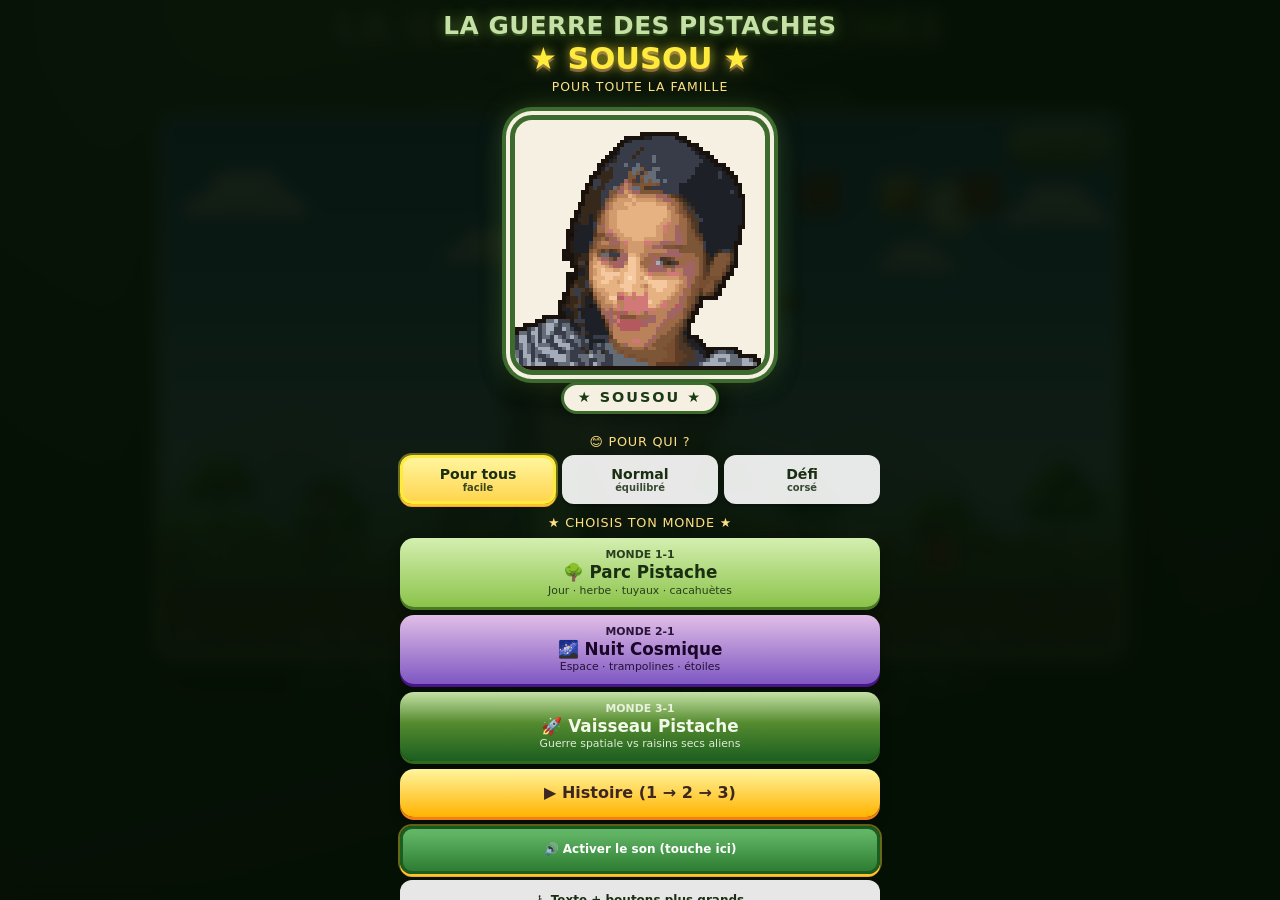
==== commit 73f1ef73: "mobile: apply index.html/js/gfx.js changes + generated UI assets (touch buttons, rotate prompt, app " ====
--- a/index.html
+++ b/index.html
@@ -7,6 +7,12 @@
   <meta name="apple-mobile-web-app-status-bar-style" content="black-translucent" />
   <meta name="mobile-web-app-capable" content="yes" />
   <meta name="format-detection" content="telephone=no" />
+  <meta name="apple-mobile-web-app-title" content="Pistaches" />
+  <meta name="application-name" content="Pistaches" />
+  <meta name="theme-color" content="#0d1a0c" />
+  <link rel="manifest" href="manifest.json" />
+  <link rel="apple-touch-icon" href="assets/icons/apple-touch-icon.png" />
+  <link rel="icon" type="image/png" sizes="192x192" href="assets/icons/icon-192.png" />
   <title>La guerre des pistaches — starring Sousou</title>
   <style>
     /* Polices système d'abord (plus fiable hors réseau / iOS) */
@@ -911,25 +917,28 @@
 
     <!-- Pad tactile (mobile / tablette) : Gauche/Droite à GAUCHE, Sauter/Tirer à DROITE -->
     <div id="touchUI" class="touch-ui" aria-hidden="true">
-      <div class="touch-left" role="group" aria-label="Déplacement">
-        <button type="button" class="dir-up" data-key="ArrowUp" aria-label="Viser / sauter">↑ Visée</button>
-        <button type="button" class="dir-down" data-key="ArrowDown" aria-label="Se baisser">↓ Baisser</button>
-        <button type="button" class="dir-left" data-key="ArrowLeft" aria-label="Gauche">◀ Gauche</button>
-        <button type="button" class="dir-right" data-key="ArrowRight" aria-label="Droite">Droite ▶</button>
+      <!-- Pouce gauche : zone glissable ◀ ▶ (+ petits ▲ viser / ▼ se baisser) -->
+      <div class="touch-left" id="padLeft" role="group" aria-label="Déplacement">
+        <button type="button" class="tbtn dir-up" data-key="ArrowUp" aria-label="Viser en haut"><i class="ic s1 ic-up"></i></button>
+        <button type="button" class="tbtn dir-down" data-key="ArrowDown" aria-label="Se baisser"><i class="ic s1 ic-down"></i></button>
+        <button type="button" class="tbtn dir-left" data-key="ArrowLeft" aria-label="Gauche"><i class="ic ic-left"></i></button>
+        <button type="button" class="tbtn dir-right" data-key="ArrowRight" aria-label="Droite"><i class="ic ic-right"></i></button>
       </div>
+      <!-- Pouce droit : SAUT (grand) + TIR, armes au-dessus -->
       <div class="touch-right">
         <div class="touch-weapons">
-          <button type="button" data-weapon="0" class="selected" aria-label="Lance">🗡️</button>
-          <button type="button" data-weapon="1" aria-label="Gun">🔫</button>
-          <button type="button" data-weapon="2" aria-label="Grenade">💣</button>
+          <button type="button" class="tbtn selected" data-weapon="0" aria-label="Lance"><i class="ic s1 ic-w0" style="background-position:-240px 0"></i></button>
+          <button type="button" class="tbtn" data-weapon="1" aria-label="Gun"><i class="ic s1 ic-w1" style="background-position:-264px 0"></i></button>
+          <button type="button" class="tbtn" data-weapon="2" aria-label="Grenade"><i class="ic s1 ic-w2" style="background-position:-288px 0"></i></button>
         </div>
-        <div class="touch-actions">
-          <button type="button" class="jump-btn" data-key="Space" aria-label="Sauter">Sauter</button>
-          <button type="button" class="fire-btn" data-action="fire" aria-label="Tirer">Tirer</button>
+        <div class="touch-actions" id="padRight">
+          <button type="button" class="tbtn fire-btn" data-action="fire" aria-label="Tirer"><i class="ic ic-fire"></i><span class="lb">TIR</span></button>
+          <button type="button" class="tbtn jump-btn" data-key="Space" aria-label="Sauter"><i class="ic ic-jump"></i><span class="lb">SAUT</span></button>
         </div>
       </div>
       <div class="touch-hint">Gauche · Droite · Sauter · Tirer · Menu ☰ · Son</div>
     </div>
+    <button id="fsBtn" class="fs-btn" type="button" aria-label="Plein écran" title="Plein écran">Plein écran</button>
 
     <div id="startScreen" class="overlay" role="dialog" aria-labelledby="gameTitle" aria-modal="true">
       <div class="overlay-inner">
@@ -1004,6 +1013,11 @@
             <kbd>P</kbd> pause · <kbd>M</kbd> son · <kbd>Échap</kbd> Menu</span>
             <span class="mobile-only">Mobile : pouce gauche = Gauche/Droite · pouce droit = Sauter/Tirer · ☰ Menu · Son · paysage ou portrait OK</span>
           </p>
+          <div class="touch-help" aria-label="Commandes tactiles">
+            <div><i class="ic ic-left"></i><span><b>Pouce gauche</b> : glisse sur ◀ ▶ pour courir</span></div>
+            <div><i class="ic ic-jump"></i><span><b>Pouce droit</b> : SAUT · TIR · touche une arme pour changer</span></div>
+          </div>
+          <p class="rotate-tip">📱↻ Tourne en <b>paysage</b> pour jouer en grand !</p>
         </div>
       </div>
     </div>
@@ -1033,6 +1047,15 @@
     </div>
   </div>
 
+  <div id="rotatePrompt" role="dialog" aria-modal="true" aria-labelledby="rotTitle">
+    <div class="rot-img" aria-hidden="true"></div>
+    <h2 id="rotTitle">Tourne ton téléphone !</h2>
+    <p>Sousou court bien mieux <strong>en paysage</strong> : tu vois plus loin et tes deux pouces ont de la place.</p>
+    <p class="rot-sub">Rien ne se passe ? Désactive le verrouillage de la rotation.</p>
+    <button type="button" id="rotPortraitBtn">Jouer en portrait quand même</button>
+    <button type="button" id="rotMenuBtn" class="rot-back">☰ Retour au menu</button>
+  </div>
+
   <p class="controls">
     <span class="desktop-only">
       <kbd>←</kbd><kbd>→</kbd> / <kbd>A</kbd><kbd>D</kbd> / <kbd>Q</kbd><kbd>D</kbd> (AZERTY) courir ·
@@ -1053,6 +1076,8 @@
       .mobile-only { display: inline !important; }
     }
   </style>
+
+  <link rel="stylesheet" href="css/mobile.css" />
 
   <script src="js/gfx.js"></script>
   <script>
@@ -1521,8 +1546,11 @@
   const canvas = document.getElementById('game');
   const ctx = canvas.getContext('2d');
   ctx.imageSmoothingEnabled = false;
-  const VW = canvas.width;
-  const VH = canvas.height;
+  // Taille de vue logique : 960x540 sur ordinateur ; sur téléphone elle est
+  // recalculée (applyView) pour un zoom entier « pixel-perfect » (Sousou ≈ 15 % de l'écran).
+  let VW = canvas.width;
+  let VH = canvas.height;
+  const VIEW = window.VIEW = { mobile: false, k: 1, cssScale: 1, portrait: false, hudL: 118, hudR: 110, hudT: 10 };
   const T = 40; // taille tuile
 
   // Légende tuiles:
@@ -1866,20 +1894,23 @@
   function drawSousouMapBackground() {
     if (window.GFX && GFX.skipSousouOnce) { GFX.skipSousouOnce = false; return; }
     if (!sousouBgReady || !sousouBgImg.naturalWidth) return;
-    // ~70% of canvas height, slightly left of center so play stays readable
-    const targetH = VH * (lowFxMode ? 0.62 : 0.72);
-    const scale = targetH / sousouBgImg.naturalHeight;
-    const dw = Math.round(sousouBgImg.naturalWidth * scale);
-    const dh = Math.round(targetH);
+    // Portrait pixel 64x64 (assets/sousou-bg.png = 64 px x9) agrandi d'un facteur ENTIER
+    // en plus-proche-voisin : net, « vrai pixel art », grand (~65-72 % de la hauteur).
+    const base = sousouBgImg.dataset.fallback ? sousouBgImg.naturalHeight : 64;
+    let s = Math.max(2, Math.round((VH * (lowFxMode ? 0.6 : 0.68)) / base));
+    while (s > 2 && base * s > VH * 0.82) s--;
+    const dw = Math.round(sousouBgImg.naturalWidth / sousouBgImg.naturalHeight * base) * s;
+    const dh = base * s;
     const dx = Math.round(VW * 0.5 - dw * 0.5 - VW * 0.04);
     const dy = Math.round(VH * 0.5 - dh * 0.5 + VH * 0.02);
-    const alpha = lowFxMode ? 0.28 : 0.38;
+    const th = levelDef && levelDef.theme;
+    const alpha = (th === 'park' ? 0.72 : th === 'cosmo' ? 0.64 : 0.62) - (lowFxMode ? 0.08 : 0);
     ctx.save();
     ctx.globalAlpha = alpha;
     ctx.imageSmoothingEnabled = false;
-    // world-ish feel: mild parallax so it drifts with the map, still always on-screen
-    const px = dx - Math.floor((cameraX * 0.08) % 24);
-    const py = dy - Math.floor((cameraY * 0.06) % 16);
+    // légère parallaxe, alignée sur la grille de pixels du portrait
+    const px = dx - Math.floor(((cameraX * 0.08) % 24) / s) * s;
+    const py = dy - Math.floor(((cameraY * 0.06) % 16) / s) * s;
     ctx.drawImage(sousouBgImg, 0, 0, sousouBgImg.naturalWidth, sousouBgImg.naturalHeight, px, py, dw, dh);
     ctx.restore();
   }
@@ -1992,8 +2023,20 @@
     || (navigator.maxTouchPoints > 0)
     || (window.matchMedia && matchMedia('(pointer: coarse)').matches);
 
+  const forceTouch = /[?&]touch=1/.test(location.search);
+  const TOUCH = isTouchDevice || forceTouch;
+  document.documentElement.classList.toggle('is-touch', TOUCH);
+  // Téléphone = petit côté < 600 px CSS (les tablettes jouent aussi en portrait sans invite)
+  const isPhone = () => Math.min(window.innerWidth, window.innerHeight) < 600;
+  const canFullscreen = !!(document.documentElement.requestFullscreen || document.documentElement.webkitRequestFullscreen) && !/iPhone|iPod/.test(ua);
+  document.body.classList.toggle('can-fs', canFullscreen);
+  function haptic(pattern) {
+    if (!TOUCH || !navigator.vibrate) return;
+    try { navigator.vibrate(pattern); } catch (_) {}
+  }
+
   // Banner aide iPhone
-  if (iosBanner && (isIOS || isTouchDevice)) {
+  if (iosBanner && (isIOS || isTouchDevice) && false) {
     iosBanner.classList.add('show');
   }
 
@@ -2025,30 +2068,108 @@
       wrap.style.width = w + 'px';
       wrap.style.height = h + 'px';
     }
+    applyView(w, h);
+  }
+
+  // ---------- Vue mobile : zoom ENTIER en pixels écran ----------
+  // La toile a la taille de la vue logique (VW x VH) ; le navigateur l'agrandit
+  // d'un facteur entier k de pixels physiques (image-rendering: pixelated) →
+  // pixel art net, peu de pixels à dessiner (bon pour la batterie / 60 fps).
+  let safeProbe = null;
+  function safeInsets() {
+    if (!safeProbe) {
+      safeProbe = document.createElement('div');
+      safeProbe.style.cssText = 'position:fixed;left:0;top:0;width:0;height:0;visibility:hidden;pointer-events:none;' +
+        'padding:env(safe-area-inset-top) env(safe-area-inset-right) env(safe-area-inset-bottom) env(safe-area-inset-left)';
+      document.body.appendChild(safeProbe);
+    }
+    const cs = getComputedStyle(safeProbe);
+    return { t: parseFloat(cs.paddingTop) || 0, r: parseFloat(cs.paddingRight) || 0, b: parseFloat(cs.paddingBottom) || 0, l: parseFloat(cs.paddingLeft) || 0 };
+  }
+  function setViewSize(w, h) {
+    const oldW = VW;
+    if (canvas.width !== w || canvas.height !== h) {
+      canvas.width = w; canvas.height = h;
+    }
+    VW = w; VH = h;
+    ctx.imageSmoothingEnabled = false;
+    if (typeof skyGradCache !== 'undefined') skyGradCache = { theme: null, grad: null };
+    // recentre les titres écran déjà lancés
+    if (oldW !== w && typeof nameFX !== 'undefined') {
+      for (const n of nameFX) if (n.style === 'title' || n.style === 'star') n.x += (w - oldW) / 2;
+    }
+  }
+  function applyView(cssW, cssH) {
+    const root = document.documentElement.style;
+    const fs = document.body.classList.contains('mobile-fs');
+    if (!fs) {
+      VIEW.mobile = false; VIEW.portrait = false;
+      document.body.classList.remove('portrait-play');
+      setViewSize(960, 540);
+      VIEW.hudL = 118; VIEW.hudR = 110; VIEW.hudT = 10;
+      return;
+    }
+    const dpr = Math.max(1, Math.min(window.devicePixelRatio || 1, 4));
+    const ins = safeInsets();
+    const portrait = cssH > cssW;
+    const portraitPlay = portrait && (!isPhone() || portraitOK);
+    document.body.classList.toggle('portrait-play', portraitPlay);
+    let areaX = 0, areaY = 0, areaW = cssW, areaH = cssH;
+    const TOPBAR = 56;
+    if (portraitPlay) {
+      // barre du haut (☰ armes 🔊) · jeu · panneau de commandes (reste de l'écran)
+      areaY = ins.t + TOPBAR;
+      areaH = cssH - areaY - (240 + ins.b);
+    }
+    const devW = areaW * dpr, devH = areaH * dpr;
+    let k;
+    if (portraitPlay) {
+      k = Math.max(1, Math.round(devW / (isPhone() ? 420 : 560)));
+    } else {
+      const target = cssH >= 600 ? 520 : 400; // tablette : un peu plus de champ
+      k = Math.max(1, Math.round(devH / target));
+    }
+    let vw = Math.ceil(devW / k), vh = Math.ceil(devH / k);
+    vh = Math.min(vh, 17 * T);             // jamais plus haut que le niveau (17 rangées)
+    vw = Math.min(vw, 1280);
+    const cs = k / dpr;                    // px CSS par pixel logique
+    const cw = vw * cs, ch = vh * cs;
+    const cx = Math.round(areaX + (areaW - cw) / 2);
+    const cy = Math.round(portraitPlay ? areaY : areaY + Math.max(0, (areaH - ch) / 2));
+    if (portraitPlay) root.setProperty('--panel-h', Math.max(200, Math.floor(cssH - cy - ch)) + 'px');
+    root.setProperty('--cv-w', cw + 'px');
+    root.setProperty('--cv-h', ch + 'px');
+    root.setProperty('--cv-x', cx + 'px');
+    root.setProperty('--cv-y', cy + 'px');
+    setViewSize(vw, vh);
+    VIEW.mobile = true; VIEW.portrait = portraitPlay; VIEW.k = k; VIEW.cssScale = cs;
+    if (portraitPlay) { VIEW.hudL = 6; VIEW.hudR = 6; VIEW.hudT = 6; return; }
+    const offX = cx, offY = cy;
+    // HUD entre le bouton ☰ (gauche) et 🔊 / plein écran (droite), sous l'encoche
+    VIEW.hudL = Math.ceil((Math.max(8, ins.l) + 2 + 44 + 8 - offX) / cs);
+    VIEW.hudR = Math.ceil((Math.max(8, ins.r) + 2 + 44 + (document.body.classList.contains('can-fs') && !isFullscreen() ? 52 : 0) + 8 + 3 * 44 + 12 + 8 + offX) / cs);
+    VIEW.hudT = Math.max(4, Math.ceil((Math.max(6, ins.t) + 8 - offY) / cs));
   }
 
   function showTouchUI(on) {
     if (!touchUI) return;
+    if (!on) ['padLeft', 'padRight'].forEach((id) => { const z = document.getElementById(id); if (z && z._release) z._release(); });
     // iPhone / tactile / petit écran → pads visibles dès que la partie tourne
-    const force = !!on && (isTouchDevice || isIOS || window.innerWidth <= 920);
-    const useFs = !!on && (isTouchDevice || isIOS || window.innerWidth <= 920);
+    const force = !!on && (TOUCH || isIOS || window.innerWidth <= 920);
+    const useFs = !!on && (TOUCH || isIOS || window.innerWidth <= 920);
     touchUI.classList.toggle('active', force);
     touchUI.style.display = force ? 'block' : '';
     touchUI.setAttribute('aria-hidden', force ? 'false' : 'true');
     document.body.classList.toggle('playing', !!on);
     document.body.classList.toggle('mobile-fs', useFs);
     fitMobileViewport();
+    checkOrientation();
     if (iosBanner) {
-      if (on) iosBanner.classList.remove('show');
-      else if (isIOS || isTouchDevice) iosBanner.classList.add('show');
+      iosBanner.classList.remove('show');
     }
     // Tente le mode plein écran navigateur (Android / iOS 17+ selon support)
     if (useFs) {
-      const el = document.documentElement;
-      const req = el.requestFullscreen || el.webkitRequestFullscreen || el.webkitRequestFullScreen;
-      if (req) {
-        try { req.call(el).catch(() => {}); } catch (_) {}
-      }
+      enterFullscreen();
     } else {
       const exit = document.exitFullscreen || document.webkitExitFullscreen;
       if (exit && (document.fullscreenElement || document.webkitFullscreenElement)) {
@@ -2064,8 +2185,78 @@
     }
   }
 
+  // ---------- Plein écran (Android) + verrou paysage ----------
+  function isFullscreen() { return !!(document.fullscreenElement || document.webkitFullscreenElement); }
+  function enterFullscreen() {
+    if (!canFullscreen || isFullscreen()) return;
+    const el = document.documentElement;
+    const req = el.requestFullscreen || el.webkitRequestFullscreen;
+    try {
+      const pr = req.call(el, { navigationUI: 'hide' });
+      if (pr && pr.then) pr.then(() => {
+        try { if (screen.orientation && screen.orientation.lock) screen.orientation.lock('landscape').catch(() => {}); } catch (_) {}
+      }).catch(() => {});
+    } catch (_) {}
+  }
+  const fsBtn = document.getElementById('fsBtn');
+  if (fsBtn) {
+    fsBtn.addEventListener('click', (e) => { e.preventDefault(); e.stopPropagation(); enterFullscreen(); });
+  }
+  ['fullscreenchange', 'webkitfullscreenchange'].forEach((ev) => document.addEventListener(ev, () => {
+    document.body.classList.toggle('is-fs', isFullscreen());
+    setTimeout(fitMobileViewport, 60);
+  }));
+
+  // ---------- Portrait : invite « Tourne ton téléphone » (+ option portrait) ----------
+  // Choix : le niveau est très horizontal (88 colonnes, ennemis qui arrivent de côté).
+  // En portrait on ne verrait que ~10 tuiles devant Sousou et les pouces couvriraient
+  // le jeu : on invite donc à tourner le téléphone, en gardant une vraie mise en page
+  // portrait (jeu en haut, commandes en bas) pour qui préfère ne pas tourner.
+  let portraitOK = false;
+  try { portraitOK = sessionStorage.getItem('gdp_portrait_ok') === '1'; } catch (_) {}
+  let rotateHold = false;
+  function checkOrientation() {
+    const playingFs = running && document.body.classList.contains('mobile-fs');
+    const portrait = window.innerHeight > window.innerWidth;
+    const need = playingFs && portrait && isPhone() && !portraitOK;
+    if (need && !rotateHold) {
+      rotateHold = true;
+      document.body.classList.add('rotate-wait');
+      if (!paused) {
+        paused = true;
+        try { AudioFX.stopMusic(); } catch (_) {}
+      }
+      keys = {};
+    } else if (!need && rotateHold) {
+      rotateHold = false;
+      document.body.classList.remove('rotate-wait');
+      if (running && paused) {
+        paused = false;
+        if (!AudioFX.isMuted()) { try { AudioFX.startMusic(hurry, levelDef.music); } catch (_) {} }
+      }
+    }
+    if (!running) document.body.classList.remove('rotate-wait');
+  }
+  const rotPortraitBtn = document.getElementById('rotPortraitBtn');
+  if (rotPortraitBtn) rotPortraitBtn.addEventListener('click', (e) => {
+    e.preventDefault();
+    portraitOK = true;
+    try { sessionStorage.setItem('gdp_portrait_ok', '1'); } catch (_) {}
+    fitMobileViewport();
+    checkOrientation();
+    if (running) snapCamera();
+  });
+  const rotMenuBtn = document.getElementById('rotMenuBtn');
+  if (rotMenuBtn) rotMenuBtn.addEventListener('click', (e) => {
+    e.preventDefault();
+    rotateHold = false;
+    document.body.classList.remove('rotate-wait');
+    returnToMenu();
+  });
+
   window.addEventListener('resize', () => {
     fitMobileViewport();
+    checkOrientation();
     if (running) snapCamera();
   });
   window.addEventListener('orientationchange', () => {
@@ -2076,6 +2267,7 @@
     // 2e passe après la fin de l'anim de rotation iOS
     setTimeout(() => {
       fitMobileViewport();
+      checkOrientation();
       if (running) snapCamera();
     }, 400);
   });
@@ -2129,31 +2321,95 @@
     btn.addEventListener('contextmenu', (e) => e.preventDefault());
   }
 
+  // ---------- Commandes tactiles « zones » (multi-touch, pouce glissant) ----------
+  // Chaque doigt est suivi (pointerId). Le pouce gauche peut glisser de ◀ à ▶ sans
+  // se lever ; à droite, un pouce posé entre TIR et SAUT appuie sur les deux.
+  function bindZone(zone, resolve, down, up) {
+    if (!zone) return;
+    const fingers = new Map(); // pointerId -> Set(btn)
+    const pressed = new Set();
+    function sync() {
+      const now = new Set();
+      fingers.forEach((set) => set.forEach((b) => now.add(b)));
+      for (const b of Array.from(pressed)) if (!now.has(b)) { pressed.delete(b); b.classList.remove('active'); up(b); }
+      for (const b of now) if (!pressed.has(b)) { pressed.add(b); b.classList.add('active'); down(b); }
+    }
+    const onDown = (e) => {
+      if (e.cancelable) e.preventDefault();
+      e.stopPropagation();
+      try { AudioFX.resume(); } catch (_) {}
+      try { zone.setPointerCapture(e.pointerId); } catch (_) {}
+      fingers.set(e.pointerId, resolve(e.clientX, e.clientY, true));
+      sync();
+    };
+    const onMove = (e) => {
+      if (!fingers.has(e.pointerId)) return;
+      if (e.cancelable) e.preventDefault();
+      fingers.set(e.pointerId, resolve(e.clientX, e.clientY, false));
+      sync();
+    };
+    const onUp = (e) => {
+      if (!fingers.has(e.pointerId)) return;
+      fingers.delete(e.pointerId);
+      sync();
+    };
+    zone.addEventListener('pointerdown', onDown);
+    zone.addEventListener('pointermove', onMove);
+    zone.addEventListener('pointerup', onUp);
+    zone.addEventListener('pointercancel', onUp);
+    zone.addEventListener('lostpointercapture', onUp);
+    zone.addEventListener('touchstart', (e) => { if (e.cancelable) e.preventDefault(); }, { passive: false });
+    zone.addEventListener('contextmenu', (e) => e.preventDefault());
+    zone._release = () => { fingers.clear(); sync(); };
+  }
+  const inRect = (r, x, y, m) => x >= r.left - m && x <= r.right + m && y >= r.top - m && y <= r.bottom + m;
+
   function bindTouchControls() {
     if (!touchUI) return;
-
-    touchUI.querySelectorAll('[data-key]').forEach((btn) => {
-      const code = btn.dataset.key;
-      bindHoldButton(
-        btn,
-        () => {
-          keys[code] = true;
-          if (code === 'Space' && running && !paused) tryJump();
-        },
-        () => { keys[code] = false; }
-      );
-    });
-
-    touchUI.querySelectorAll('[data-action="fire"]').forEach((btn) => {
-      bindHoldButton(
-        btn,
-        () => {
-          keys['KeyX'] = true;
-          if (running && !paused) tryShoot();
-        },
-        () => { keys['KeyX'] = false; }
-      );
-    });
+    const keyOf = (b) => b.dataset.key || (b.dataset.action === 'fire' ? 'KeyX' : null);
+    const press = (b) => {
+      const code = keyOf(b);
+      if (!code) return;
+      keys[code] = true;
+      if (code === 'Space' && running && !paused) { const g = player.onGround || coyoteFrames > 0; tryJump(); if (g) haptic(8); }
+      if (code === 'KeyX' && running && !paused) tryShoot();
+    };
+    const release = (b) => { const code = keyOf(b); if (code) keys[code] = false; };
+
+    // Pouce gauche : ▲/▼ si on touche ces petits boutons, sinon ◀ ou ▶ selon le côté
+    // (le pouce peut glisser de l'un à l'autre, même un peu hors du pad).
+    const pl = document.getElementById('padLeft');
+    if (pl) {
+      const bL = pl.querySelector('.dir-left'), bR = pl.querySelector('.dir-right');
+      const bU = pl.querySelector('.dir-up'), bD = pl.querySelector('.dir-down');
+      bindZone(pl, (x, y) => {
+        const out = new Set();
+        const rU = bU.getBoundingClientRect(), rD = bD.getBoundingClientRect();
+        const rL = bL.getBoundingClientRect(), rR = bR.getBoundingClientRect();
+        if (y < rL.top - 4 && inRect(rU, x, y, 6)) { out.add(bU); return out; }
+        if (y < rL.top - 4 && inRect(rD, x, y, 6)) { out.add(bD); return out; }
+        const mid = (rL.right + rR.left) / 2;
+        out.add(x < mid ? bL : bR);
+        return out;
+      }, press, release);
+    }
+    // Pouce droit : TIR / SAUT ; un pouce posé sur la jonction appuie sur les deux
+    const pr = document.getElementById('padRight');
+    if (pr) {
+      const bF = pr.querySelector('.fire-btn'), bJ = pr.querySelector('.jump-btn');
+      bindZone(pr, (x, y) => {
+        const out = new Set();
+        const rF = bF.getBoundingClientRect(), rJ = bJ.getBoundingClientRect();
+        if (inRect(rF, x, y, 8)) out.add(bF);
+        if (inRect(rJ, x, y, 8)) out.add(bJ);
+        if (!out.size) {
+          const dF = Math.hypot(x - (rF.left + rF.right) / 2, y - (rF.top + rF.bottom) / 2);
+          const dJ = Math.hypot(x - (rJ.left + rJ.right) / 2, y - (rJ.top + rJ.bottom) / 2);
+          out.add(dF < dJ ? bF : bJ);
+        }
+        return out;
+      }, press, release);
+    }
 
     touchUI.querySelectorAll('[data-weapon]').forEach((btn) => {
       const fire = (e) => {
@@ -2181,6 +2437,23 @@
       }
     }
   }, { passive: false });
+  // Tap sur l'écran = reprendre après une pause auto (appel, verrouillage…)
+  canvas.addEventListener('pointerdown', () => {
+    if (running && paused && !rotateHold && TOUCH) {
+      paused = false;
+      try { AudioFX.resume(); if (!AudioFX.isMuted()) AudioFX.startMusic(hurry, levelDef.music); } catch (_) {}
+    }
+  });
+  // Double-tap zoom (iOS) : bloqué pendant la partie hors boutons de menu
+  let lastTouchEnd = 0;
+  document.addEventListener('touchend', (e) => {
+    if (!document.body.classList.contains('playing')) return;
+    const now = Date.now();
+    if (now - lastTouchEnd < 320 && e.cancelable && !(e.target.closest && e.target.closest('.overlay, #rotatePrompt'))) e.preventDefault();
+    lastTouchEnd = now;
+  }, { passive: false });
+  canvas.addEventListener('contextmenu', (e) => e.preventDefault());
+
   // Pinch-zoom / gesture iOS pendant le jeu
   ['gesturestart', 'gesturechange', 'gestureend'].forEach((ev) => {
     document.addEventListener(ev, (e) => {
@@ -2304,7 +2577,11 @@
 
   // Reprend le son après onglet en arrière-plan / verrouillage iPhone
   document.addEventListener('visibilitychange', async () => {
-    if (document.hidden) return;
+    if (document.hidden) {
+      // téléphone : appel / verrouillage / changement d'appli → pause automatique
+      if (running && !paused && TOUCH) { paused = true; keys = {}; try { AudioFX.stopMusic(); } catch (_) {} }
+      return;
+    }
     await AudioFX.resume();
     if (running && !paused && !AudioFX.isMuted()) {
       const lm = AudioFX.getLastMusic();
@@ -2652,6 +2929,7 @@
     player.crouching = false;
     player.h = 52;
     player.anim = 0;
+    showTouchUI(true);   // fixe la vue mobile (VW/VH) avant caméra + titres
     snapCamera();
 
     populateLevelEntities();
@@ -2670,9 +2948,9 @@
     try {
       const hintEl = document.getElementById('playHint');
       if (hintEl && !localStorage.getItem('gdp_hint_v1')) {
-        const mobile = isTouchDevice;
+        const mobile = TOUCH;
         hintEl.innerHTML = mobile
-          ? '📱 <strong>Astuce</strong> : croix à gauche · <strong>SAUT</strong> / <strong>TIR</strong> à droite<br>Collecte les <strong>pistaches</strong> ★ · paysage conseillé'
+          ? '👈 Glisse le pouce sur ◀ ▶ · 👉 <strong>SAUT</strong> / <strong>TIR</strong><br>Touche une arme pour changer'
           : '💡 <strong>Astuce</strong> : <kbd>Espace</kbd> sauter · <kbd>X</kbd> tirer · flèches courir<br>Collecte les <strong>pistaches</strong> ★ · <kbd>P</kbd> pause';
         hintEl.classList.remove('hidden');
         playHintTimer = 280; // ~4.5 s
@@ -3112,6 +3390,7 @@
     lives -= difficulty.contactLivesLost || 1;
     invuln = difficulty.invulnHit;
     if (window.GFX) GFX.onHurt();
+    haptic([30, 40, 30]);
     screenShake = 14;
     AudioFX.hit();
     floatScore(player.x, player.y - 40, '💥 OUCH');
@@ -4136,7 +4415,9 @@
     }
 
     // pause
-    if (paused && running) {
+    if (paused && running && window.GFX && GFX.drawPause(ctx)) {
+      // pause en police pixel (js/gfx.js)
+    } else if (paused && running) {
       ctx.fillStyle = 'rgba(0,0,0,0.45)';
       ctx.fillRect(0, 0, VW, VH);
       ctx.fillStyle = '#ffeb3b';
@@ -4282,6 +4563,7 @@
   }
 
   function drawNameFXScreen(n) {
+    if (window.GFX && GFX.drawNameScreen(ctx, n)) return;
     // pour intro : positions déjà en coords écran
     const alpha = Math.min(1, n.life / 20);
     if (alpha <= 0) return;
@@ -4312,6 +4594,7 @@
   }
 
   function drawIntroBanner() {
+    if (window.GFX && GFX.drawIntro(ctx, introTimer)) return;
     const t = introTimer;
     const fade = t > 120 ? (150 - t) / 30 : t < 25 ? t / 25 : 1;
     ctx.save();
@@ -5505,6 +5788,8 @@
     ctx.closePath();
   }
 
+  const STEP_MS = 1000 / 60;
+  let stepAcc = STEP_MS;
   function loop(ts) {
     if (lastFrameTs) {
       // dt clamp : évite les sauts de physique après un onglet en veille
@@ -5518,7 +5803,15 @@
     }
     lastFrameTs = ts || performance.now();
     try {
-      update();
+      // Pas de temps fixe 60 Hz : même vitesse de jeu sur écrans 90/120 Hz (Android)
+      // et sur appareils lents. À 60 Hz : exactement 1 update par image (inchangé).
+      let d = frameDt;
+      if (d > 13 && d < 21) d = STEP_MS;          // tolérance : écran 60 Hz = 1 pas
+      stepAcc += d;
+      let steps = 0;
+      while (stepAcc >= STEP_MS - 0.5 && steps < 3) { update(); stepAcc -= STEP_MS; steps++; }
+      if (steps === 3) stepAcc = 0;
+      if (stepAcc < 0) stepAcc = 0;
       draw();
     } catch (err) {
       // Empêche un plantage unique de geler tout le jeu
--- a/css/mobile.css
+++ b/css/mobile.css
@@ -0,0 +1,289 @@
+/* =====================================================================
+   MOBILE FIRST (téléphones) — vue zoomée pixel-perfect, commandes pouces,
+   HUD compact, invite « Tourne ton téléphone », zones sûres (encoche).
+   ===================================================================== */
+html.is-touch .desktop-only { display: none !important; }
+html.is-touch .mobile-only { display: inline !important; }
+html.is-touch, html.is-touch body { -webkit-touch-callout: none; }
+html.is-touch body.playing {
+  touch-action: none;
+  -webkit-user-select: none; user-select: none;
+  overscroll-behavior: none;
+}
+canvas#game { -webkit-touch-callout: none; -webkit-user-select: none; user-select: none; }
+
+/* Canvas : taille exacte calculée en JS (échelle entière en pixels écran) */
+html body.playing.mobile-fs canvas#game {
+  left: var(--cv-x, 0px) !important;
+  top: var(--cv-y, 0px) !important;
+  width: var(--cv-w, 100%) !important;
+  height: var(--cv-h, 100%) !important;
+  transform: none !important;
+  object-fit: fill !important;
+  max-width: none !important;
+  max-height: none !important;
+  image-rendering: pixelated;
+}
+html body.playing.mobile-fs .wrap { background: #050a05; }
+
+/* ---------- boutons pixel (9-slice) ---------- */
+.touch-ui .tbtn { position: relative; }
+.touch-ui .tbtn,
+body.mobile-fs .menu-btn,
+body.mobile-fs .mute-btn,
+.fs-btn {
+  box-sizing: border-box;
+  background: none !important;
+  border-style: solid !important;
+  border-color: transparent !important;
+  border-width: 1px !important;
+  border-image: url(../assets/gfx/btn_green.png) 4 fill / 12px / 0 stretch;
+  overflow: visible;
+  border-radius: 0 !important;
+  box-shadow: none !important;
+  image-rendering: pixelated;
+  padding: 0 !important;
+  margin: 0;
+  display: flex; flex-direction: column; align-items: center; justify-content: center;
+  color: #fffde7 !important;
+  font-family: inherit;
+  font-weight: 800;
+  text-shadow: 0 2px 0 rgba(0,0,0,.65);
+  letter-spacing: .06em;
+  line-height: 1;
+  animation: none !important;
+  filter: none !important;
+  transition: transform .05s ease;
+  -webkit-tap-highlight-color: transparent;
+}
+.touch-ui .tbtn.active {
+  background: none !important; box-shadow: none !important;
+  border-image-source: url(../assets/gfx/btn_green_on.png);
+  transform: translateY(2px) scale(0.95) !important;
+  color: #1b3a16 !important; text-shadow: none;
+}
+.touch-ui .tbtn.jump-btn { border-image-source: url(../assets/gfx/btn_jump.png); color: #3e2723 !important; text-shadow: 0 1px 0 rgba(255,255,255,.4); }
+.touch-ui .tbtn.jump-btn.active { border-image-source: url(../assets/gfx/btn_jump_on.png); }
+.touch-ui .tbtn.fire-btn { border-image-source: url(../assets/gfx/btn_fire.png); color: #10240c !important; text-shadow: 0 1px 0 rgba(255,255,255,.35); }
+.touch-ui .tbtn.fire-btn.active { border-image-source: url(../assets/gfx/btn_fire_on.png); }
+.touch-ui .touch-weapons .tbtn { border-image-source: url(../assets/gfx/btn_dark.png); }
+.touch-ui .touch-weapons .tbtn.selected { border-image-source: url(../assets/gfx/btn_green_on.png); }
+body.mobile-fs .menu-btn, body.mobile-fs .mute-btn, .fs-btn { border-image-source: url(../assets/gfx/btn_dark.png); }
+body.mobile-fs .menu-btn:active, body.mobile-fs .mute-btn:active, .fs-btn:active { border-image-source: url(../assets/gfx/btn_dark_on.png); transform: translateY(2px); }
+
+.ic {
+  display: block; flex: none;
+  width: 48px; height: 48px;
+  background: url(../assets/gfx/ui.png) no-repeat;
+  background-size: 768px 48px;
+  image-rendering: pixelated;
+  pointer-events: none;
+}
+.ic.s1 { width: 24px; height: 24px; background-size: 384px 24px; }
+.ic-left  { background-position: 0 0; }
+.ic-right { background-position: -48px 0; }
+.ic-up    { background-position: -96px 0; }
+.ic-down  { background-position: -144px 0; }
+.ic-jump  { background-position: -192px 0; }
+.ic-fire  { background-position: -240px 0; }
+.ic-menu  { background-position: -288px 0; }
+.ic-snd   { background-position: -336px 0; }
+.ic-mute  { background-position: -384px 0; }
+.ic-full  { background-position: -432px 0; }
+.ic-w0    { background-position: -480px 0; }
+.ic-w1    { background-position: -528px 0; }
+.ic-w2    { background-position: -576px 0; }
+.ic.s1.ic-up   { background-position: -48px 0; }
+.ic.s1.ic-down { background-position: -72px 0; }
+.tbtn .lb { font-size: 10px; margin-top: -2px; pointer-events: none; }
+
+/* ---------- disposition pouces (paysage téléphone) ---------- */
+body.mobile-fs .touch-ui .touch-left {
+  position: absolute;
+  left: calc(max(8px, env(safe-area-inset-left)) + 4px) !important;
+  bottom: max(10px, env(safe-area-inset-bottom)) !important;
+  display: grid !important;
+  grid-template-columns: var(--pad, 76px) var(--pad, 76px) !important;
+  grid-template-rows: 40px var(--pad, 76px) !important;
+  gap: 8px 12px !important;
+  max-width: none !important;
+  transform: none;
+  touch-action: none;
+}
+body.mobile-fs .touch-ui .touch-left .tbtn { width: 100% !important; height: 100% !important; min-width: 0 !important; min-height: 0 !important; }
+body.mobile-fs .touch-ui .touch-left .dir-up   { grid-column: 1; grid-row: 1; width: 60% !important; justify-self: center; }
+body.mobile-fs .touch-ui .touch-left .dir-down { grid-column: 2; grid-row: 1; width: 60% !important; justify-self: center; }
+body.mobile-fs .touch-ui .touch-right {
+  position: absolute;
+  right: calc(max(8px, env(safe-area-inset-right)) + 4px) !important;
+  bottom: max(10px, env(safe-area-inset-bottom)) !important;
+  display: flex !important; flex-direction: column; align-items: flex-end; gap: 8px !important;
+}
+body.mobile-fs .touch-ui .touch-actions { display: flex !important; align-items: flex-end; gap: 12px !important; touch-action: none; }
+#padLeft, #padRight { pointer-events: auto !important; touch-action: none; -webkit-user-select: none; user-select: none; }
+body.mobile-fs .touch-ui .touch-actions .fire-btn { width: var(--fire, 78px) !important; height: var(--fire, 78px) !important; min-width: 0 !important; min-height: 0 !important; margin-bottom: 0; }
+body.mobile-fs .touch-ui .touch-actions .jump-btn { width: var(--jump, 88px) !important; height: var(--jump, 88px) !important; min-width: 0 !important; min-height: 0 !important; margin-bottom: 22px; }
+/* armes : en haut à droite (à côté du son), hors de la zone de jeu des pouces */
+body.mobile-fs .touch-ui .touch-weapons {
+  display: flex !important; gap: 6px !important;
+  position: fixed; top: calc(max(6px, env(safe-area-inset-top)) + 2px);
+  right: calc(max(8px, env(safe-area-inset-right)) + 2px + 44px + 8px);
+}
+body.mobile-fs.can-fs:not(.is-fs) .touch-ui .touch-weapons { right: calc(max(8px, env(safe-area-inset-right)) + 2px + 96px + 8px); }
+body.mobile-fs .touch-ui .touch-weapons .tbtn { width: 44px !important; height: 40px !important; min-width: 0 !important; }
+body.mobile-fs .touch-ui .touch-hint { display: none !important; }
+body.large-ui.mobile-fs { --pad: 86px; --fire: 86px; --jump: 96px; }
+/* tablettes : commandes plus grandes */
+@media (min-width: 700px) and (min-height: 700px) {
+  body.mobile-fs { --pad: 96px !important; --fire: 96px !important; --jump: 110px !important; }
+  body.mobile-fs .touch-ui .touch-weapons .tbtn { width: 54px !important; height: 48px !important; }
+  body.mobile-fs .touch-ui .touch-left { grid-template-rows: 48px var(--pad) !important; }
+}
+body.large-ui.mobile-fs .touch-left, body.large-ui.mobile-fs .touch-actions button { transform: none !important; }
+
+/* ☰ Menu / 🔊 / plein écran : petites icônes dans les coins sûrs */
+body.mobile-fs .menu-btn {
+  top: calc(max(6px, env(safe-area-inset-top))) !important;
+  left: calc(max(8px, env(safe-area-inset-left)) + 2px) !important;
+  width: 44px !important; height: 44px !important; min-width: 0 !important; min-height: 0 !important;
+  font-size: 0 !important;
+}
+body.mobile-fs .mute-btn {
+  top: calc(max(6px, env(safe-area-inset-top))) !important;
+  right: calc(max(8px, env(safe-area-inset-right)) + 2px) !important;
+  width: 44px !important; height: 44px !important; min-width: 0 !important; min-height: 0 !important;
+  font-size: 0 !important;
+}
+body.mobile-fs .menu-btn::before, body.mobile-fs .mute-btn::before, .fs-btn::before {
+  content: ''; width: 24px; height: 24px;
+  background: url(../assets/gfx/ui.png) no-repeat; background-size: 384px 24px; image-rendering: pixelated;
+}
+body.mobile-fs .menu-btn::before { background-position: -144px 0; }
+body.mobile-fs .mute-btn::before { background-position: -168px 0; }
+body.mobile-fs .mute-btn[aria-pressed="true"]::before { background-position: -192px 0; }
+.fs-btn { display: none; position: absolute; z-index: 12; width: 44px; height: 44px; font-size: 0; }
+.fs-btn::before { background-position: -216px 0; }
+body.mobile-fs.can-fs:not(.is-fs) .fs-btn {
+  display: flex;
+  top: calc(max(6px, env(safe-area-inset-top)));
+  right: calc(max(8px, env(safe-area-inset-right)) + 52px);
+}
+body.mobile-fs .play-hint { top: auto; bottom: calc(max(10px, env(safe-area-inset-bottom)) + 6px); font-size: .8rem; max-width: 44%; padding: 8px 10px; }
+
+/* ---------- portrait jouable : jeu en haut, commandes en bas ---------- */
+body.mobile-fs.portrait-play .touch-ui::before {
+  content: ''; position: absolute; left: 0; right: 0; bottom: 0;
+  height: var(--panel-h, 280px);
+  background:
+    linear-gradient(180deg, #8bc34a 0 4px, #3d6b2e 4px 8px, transparent 8px),
+    repeating-linear-gradient(90deg, rgba(0,0,0,.08) 0 8px, transparent 8px 16px),
+    linear-gradient(180deg, #5d4037, #3e2723 60%, #2b1b17);
+  pointer-events: none;
+}
+body.mobile-fs.portrait-play { --pad: 80px; --fire: 80px; --jump: 92px; }
+body.mobile-fs.portrait-play .touch-ui .touch-left { bottom: calc(max(16px, env(safe-area-inset-bottom)) + 8px) !important; }
+body.mobile-fs.portrait-play .touch-ui .touch-right { bottom: calc(max(16px, env(safe-area-inset-bottom)) + 8px) !important; }
+body.mobile-fs.portrait-play .touch-ui .touch-actions { flex-direction: column-reverse; align-items: flex-end; gap: 10px !important; }
+body.mobile-fs.portrait-play .touch-ui .touch-actions .jump-btn { margin-bottom: 0; }
+body.mobile-fs.portrait-play .touch-ui .touch-actions .fire-btn { margin-right: 34px; }
+body.mobile-fs.portrait-play .touch-ui .touch-left { grid-template-rows: 44px var(--pad) !important; }
+
+/* ---------- invite « Tourne ton téléphone » ---------- */
+#rotatePrompt {
+  display: none; position: fixed; inset: 0; z-index: 300;
+  flex-direction: column; align-items: center; justify-content: center; gap: 14px;
+  padding: max(16px, env(safe-area-inset-top)) 20px max(16px, env(safe-area-inset-bottom));
+  background:
+    radial-gradient(ellipse at 50% 30%, rgba(139,195,74,.28), transparent 60%),
+    linear-gradient(180deg, #102010, #07100a);
+  color: #fffde7; text-align: center;
+  touch-action: manipulation;
+}
+body.rotate-wait #rotatePrompt { display: flex; }
+#rotatePrompt .rot-img {
+  width: 192px; height: 144px;
+  background: url(../assets/gfx/rotate.png) center / 192px 144px no-repeat;
+  image-rendering: pixelated;
+  animation: rotPhone 2.4s ease-in-out infinite;
+}
+@keyframes rotPhone {
+  0%, 15% { transform: rotate(-90deg) scale(.8); }
+  45%, 85% { transform: rotate(0deg) scale(1); }
+  100% { transform: rotate(-90deg) scale(.8); }
+}
+#rotatePrompt h2 { font-size: 1.6rem; color: #ffeb3b; text-shadow: 0 3px 0 #3e2723, 0 0 16px rgba(255,235,59,.5); margin: 0; }
+#rotatePrompt p { margin: 0; font-size: 1rem; line-height: 1.4; color: #dcedc8; max-width: 320px; }
+#rotatePrompt .rot-sub { font-size: .78rem; opacity: .75; }
+#rotatePrompt button {
+  margin-top: 8px; animation: none; font-size: .95rem; padding: 12px 20px;
+  background: linear-gradient(180deg, #dcedc8, #8bc34a); color: #1b3a16;
+  touch-action: manipulation;
+}
+#rotatePrompt .rot-back { background: rgba(255,255,255,.12); color: #fffde7; box-shadow: none; font-size: .85rem; padding: 10px 16px; margin-top: 0; }
+
+/* ---------- MENU sur téléphone ---------- */
+.rotate-tip { display: none; }
+html.is-touch .rotate-tip {
+  display: block; font-size: .8rem; color: #fff59d; background: rgba(255,235,59,.12);
+  border: 2px dashed rgba(255,235,59,.45); border-radius: 12px; padding: 6px 10px; margin: 0; width: 100%;
+}
+@media (orientation: landscape) { html.is-touch .rotate-tip { display: none; } }
+.touch-help { display: none; }
+html.is-touch .touch-help {
+  display: grid; grid-template-columns: 1fr 1fr; gap: 6px; width: 100%;
+  font-size: .74rem; line-height: 1.25; color: #e8f5e9; text-align: left;
+}
+html.is-touch .touch-help > div {
+  display: flex; align-items: center; gap: 6px; padding: 6px 8px;
+  background: rgba(0,0,0,.28); border: 2px solid rgba(174,213,129,.35); border-radius: 10px;
+}
+html.is-touch .touch-help .ic { width: 24px; height: 24px; background-size: 384px 24px; }
+html.is-touch .touch-help .ic-left { background-position: 0 0; }
+html.is-touch .touch-help .ic-jump { background-position: -96px 0; }
+html.is-touch .a11y-note .mobile-only { display: none !important; }
+
+html.is-touch .level-pick { display: grid !important; grid-template-columns: 1fr 1fr; gap: 8px; }
+html.is-touch .level-pick .level-label { grid-column: 1 / -1; }
+html.is-touch .level-btn { min-height: 62px; padding: 8px 8px !important; border-radius: 14px; }
+html.is-touch .level-btn .lv-name { font-size: 1rem; }
+html.is-touch .level-btn .lv-desc { display: none; }
+html.is-touch .level-btn.story { min-height: 62px; font-size: .95rem; }
+html.is-touch .a11y-row { display: grid !important; grid-template-columns: 1fr 1fr; gap: 6px; }
+html.is-touch .a11y-row .a11y-note, html.is-touch .a11y-row .touch-help, html.is-touch .a11y-row .rotate-tip { grid-column: 1 / -1; }
+html.is-touch #soundUnlockBtn, html.is-touch #a11yToggle { min-height: 44px; font-size: .78rem; }
+@media (max-width: 400px) {
+  html.is-touch .level-btn .lv-name, html.is-touch .level-btn.story { font-size: .88rem; }
+}
+
+/* téléphone en paysage : 2 colonnes — Sousou en grand à gauche, boutons à droite */
+@media (orientation: landscape) and (max-height: 520px) {
+  html.is-touch #startScreen { justify-content: center; padding-top: max(8px, env(safe-area-inset-top)); padding-bottom: max(8px, env(safe-area-inset-bottom)); }
+  html.is-touch #startScreen .overlay-inner {
+    width: min(860px, 100%);
+    display: grid !important;
+    grid-template-columns: minmax(220px, 40%) 1fr;
+    grid-template-areas: "logo diff" "pic worlds" "pic extra";
+    grid-template-rows: auto auto 1fr;
+    gap: 6px 18px; align-items: start; padding-bottom: 6px;
+  }
+  html.is-touch #startScreen .title-logo { grid-area: logo; margin: 0; align-self: end; }
+  html.is-touch #startScreen .sousou-portrait-wrap { grid-area: pic; margin: 0; align-self: start; }
+  html.is-touch #startScreen .diff-pick { grid-area: diff; }
+  html.is-touch #startScreen .level-pick { grid-area: worlds; }
+  html.is-touch #startScreen .a11y-row { grid-area: extra; }
+  html.is-touch #startScreen .sousou-portrait {
+    width: min(34vh + 90px, 230px) !important; height: min(34vh + 90px, 230px) !important; max-width: 100% !important;
+  }
+  html.is-touch #startScreen .diff-pick .level-label, html.is-touch #startScreen .level-pick .level-label { display: none; }
+  html.is-touch #startScreen .diff-btn { min-height: 40px; padding: 4px; }
+  html.is-touch #startScreen .diff-btn .d-sub { display: none; }
+  html.is-touch #startScreen .level-btn { min-height: 54px; }
+  html.is-touch #startScreen .level-btn .lv-code { font-size: .62rem; }
+  html.is-touch #startScreen .a11y-note { display: none; }
+}
+/* téléphone en portrait : Sousou très grand, boutons pleine largeur */
+@media (orientation: portrait) and (max-width: 600px) {
+  html.is-touch #startScreen .sousou-portrait { width: min(58vw, 250px) !important; height: min(58vw, 250px) !important; max-width: none !important; }
+  html.is-touch #startScreen .overlay-inner { gap: .5rem; }
+  html.is-touch #startScreen .a11y-note { display: none; }
+}
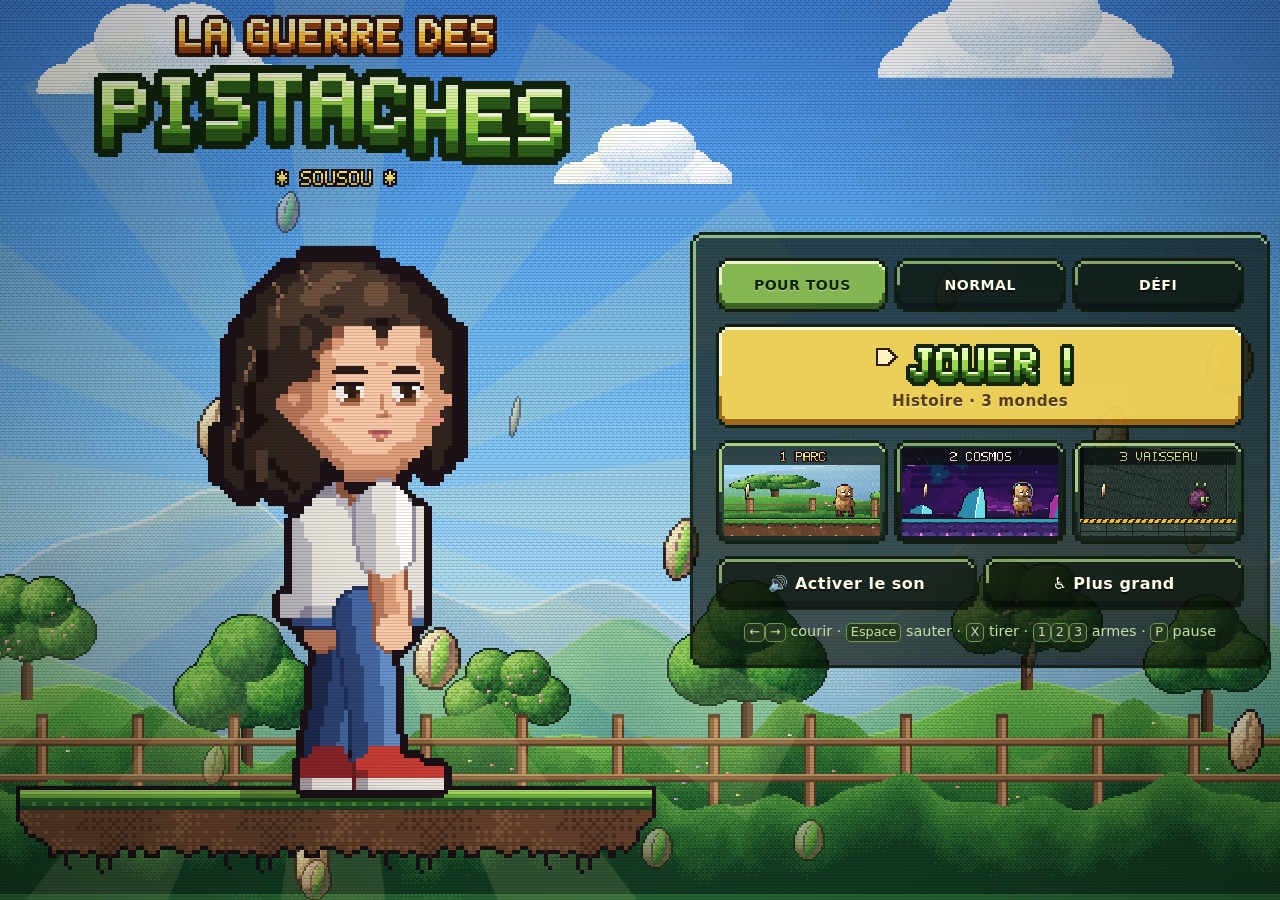
==== commit ccf593e9: "mobile: bigger HD Sousou in game + new animated pixel menu (applied patch + generated assets)" ====
--- a/index.html
+++ b/index.html
@@ -940,83 +940,53 @@
     </div>
     <button id="fsBtn" class="fs-btn" type="button" aria-label="Plein écran" title="Plein écran">Plein écran</button>
 
-    <div id="startScreen" class="overlay" role="dialog" aria-labelledby="gameTitle" aria-modal="true">
-      <div class="overlay-inner">
-        <div class="title-logo">
-          <div class="logo-main" id="gameTitle">LA GUERRE DES PISTACHES</div>
-          <div class="logo-star">★ SOUSOU ★</div>
-          <div class="logo-sub">pour toute la famille</div>
+    <div id="startScreen" class="overlay menu2" role="dialog" aria-labelledby="gameTitle" aria-modal="true">
+      <!-- Menu pixel animé (js/menu.js) : décor parallaxe, pluie de pistaches, logo arcade,
+           Sousou en pied (sprite HD) qui cligne des yeux, tire et saute. -->
+      <canvas id="menuFx" aria-hidden="true"></canvas>
+      <div class="m2">
+        <div class="m2-hero">
+          <h1 class="m2-logo" id="gameTitle"><span class="m2-fallback">La guerre des pistaches<br><small>★ Sousou ★</small></span></h1>
+          <div class="m2-stage" aria-hidden="true"></div>
         </div>
-        <div class="sousou-portrait-wrap">
-          <img
-            class="sousou-portrait"
-            src="assets/sousou-menu.png"
-            width="260"
-            height="260"
-            alt="Portrait pixel de Sousou — star du jeu"
-            decoding="async"
-            fetchpriority="high"
-          />
-          <span class="sousou-portrait-caption">★ Sousou ★</span>
-        </div>
-
-        <div class="diff-pick" role="group" aria-label="Niveau de difficulté">
-          <div class="level-label">😊 Pour qui ?</div>
-          <button type="button" class="diff-btn active" id="diffEasy" data-diff="easy" aria-pressed="true">
-            <span class="d-title">Pour tous</span>
-            <span class="d-sub">facile</span>
+        <div class="m2-panel">
+          <div class="diff-pick m2-pills" role="group" aria-label="Niveau de difficulté">
+            <button type="button" class="diff-btn active" id="diffEasy" data-diff="easy" aria-pressed="true">
+              <span class="d-title">Pour tous</span>
+            </button>
+            <button type="button" class="diff-btn" id="diffNormal" data-diff="normal" aria-pressed="false">
+              <span class="d-title">Normal</span>
+            </button>
+            <button type="button" class="diff-btn" id="diffHard" data-diff="hard" aria-pressed="false">
+              <span class="d-title">Défi</span>
+            </button>
+          </div>
+          <button type="button" class="m2-play" id="startBtn" data-level="story" aria-label="Jouer : mode histoire, les trois mondes">
+            <span class="p-main">▶ JOUER</span>
+            <span class="p-sub">Histoire · 3 mondes</span>
           </button>
-          <button type="button" class="diff-btn" id="diffNormal" data-diff="normal" aria-pressed="false">
-            <span class="d-title">Normal</span>
-            <span class="d-sub">équilibré</span>
-          </button>
-          <button type="button" class="diff-btn" id="diffHard" data-diff="hard" aria-pressed="false">
-            <span class="d-title">Défi</span>
-            <span class="d-sub">corsé</span>
-          </button>
-        </div>
-
-        <div class="level-pick">
-          <div class="level-label">★ Choisis ton monde ★</div>
-          <button type="button" class="level-btn park" id="levelBtn0" data-level="0" aria-label="Monde 1 Parc Pistache">
-            <span class="lv-code">MONDE 1-1</span>
-            <span class="lv-name">🌳 Parc Pistache</span>
-            <span class="lv-desc">Jour · herbe · tuyaux · cacahuètes</span>
-          </button>
-          <button type="button" class="level-btn cosmo" id="levelBtn1" data-level="1" aria-label="Monde 2 Nuit Cosmique">
-            <span class="lv-code">MONDE 2-1</span>
-            <span class="lv-name">🌌 Nuit Cosmique</span>
-            <span class="lv-desc">Espace · trampolines · étoiles</span>
-          </button>
-          <button type="button" class="level-btn ship" id="levelBtn2" data-level="2" aria-label="Monde 3 Vaisseau Pistache">
-            <span class="lv-code">MONDE 3-1</span>
-            <span class="lv-name">🚀 Vaisseau Pistache</span>
-            <span class="lv-desc">Guerre spatiale vs raisins secs aliens</span>
-          </button>
-          <button type="button" class="level-btn story" id="startBtn" data-level="story" aria-label="Mode histoire les trois mondes">
-            ▶ Histoire (1 → 2 → 3)
-          </button>
-        </div>
-
-        <div class="a11y-row" style="width:100%;display:flex;flex-direction:column;gap:6px;align-items:stretch">
-          <button type="button" id="soundUnlockBtn" class="diff-btn active" style="background:linear-gradient(180deg,#66bb6a,#2e7d32);border-color:#1b5e20;color:#fff;font-weight:700">
-            🔊 Activer le son (touche ici)
-          </button>
-          <button type="button" id="a11yToggle" class="diff-btn" aria-pressed="false">
-            ♿ Texte + boutons plus grands
-          </button>
-          <p class="a11y-note">
-            💡 Premier lancement : « Activer le son » (surtout iPhone) · volume + · silencieux OFF<br/>
-            <span class="desktop-only">Clavier : <kbd>←</kbd><kbd>→</kbd> / <kbd>A</kbd><kbd>D</kbd> / <kbd>Q</kbd><kbd>D</kbd> (AZERTY) courir ·
-            <kbd>Espace</kbd> / <kbd>↑</kbd> / <kbd>W</kbd> / <kbd>Z</kbd> sauter ·
-            <kbd>J</kbd> ou <kbd>X</kbd> tirer · <kbd>↓</kbd> se baisser ·
-            <kbd>P</kbd> pause · <kbd>M</kbd> son · <kbd>Échap</kbd> Menu</span>
-            <span class="mobile-only">Mobile : pouce gauche = Gauche/Droite · pouce droit = Sauter/Tirer · ☰ Menu · Son · paysage ou portrait OK</span>
+          <div class="level-pick m2-worlds" role="group" aria-label="Choisis ton monde">
+            <button type="button" class="m2-card park" id="levelBtn0" data-level="0" aria-label="Monde 1 : Parc Pistache">
+              <canvas class="wprev" width="120" height="68" data-theme="park"></canvas>
+              <span class="c-name">1 · Parc</span>
+            </button>
+            <button type="button" class="m2-card cosmo" id="levelBtn1" data-level="1" aria-label="Monde 2 : Nuit Cosmique">
+              <canvas class="wprev" width="120" height="68" data-theme="cosmo"></canvas>
+              <span class="c-name">2 · Cosmos</span>
+            </button>
+            <button type="button" class="m2-card ship" id="levelBtn2" data-level="2" aria-label="Monde 3 : Vaisseau Pistache">
+              <canvas class="wprev" width="120" height="68" data-theme="ship"></canvas>
+              <span class="c-name">3 · Vaisseau</span>
+            </button>
+          </div>
+          <div class="a11y-row m2-toggles">
+            <button type="button" id="soundUnlockBtn" class="m2-tog" aria-pressed="false">🔊 Activer le son</button>
+            <button type="button" id="a11yToggle" class="m2-tog" aria-pressed="false" aria-label="Texte et boutons plus grands">♿ Plus grand</button>
+          </div>
+          <p class="m2-hint">
+            <span class="desktop-only"><kbd>←</kbd><kbd>→</kbd> courir · <kbd>Espace</kbd> sauter · <kbd>X</kbd> tirer · <kbd>1</kbd><kbd>2</kbd><kbd>3</kbd> armes · <kbd>P</kbd> pause</span>
+            <span class="mobile-only">👈 glisse sur ◀ ▶ · 👉 SAUT / TIR · touche une arme</span>
           </p>
-          <div class="touch-help" aria-label="Commandes tactiles">
-            <div><i class="ic ic-left"></i><span><b>Pouce gauche</b> : glisse sur ◀ ▶ pour courir</span></div>
-            <div><i class="ic ic-jump"></i><span><b>Pouce droit</b> : SAUT · TIR · touche une arme pour changer</span></div>
-          </div>
           <p class="rotate-tip">📱↻ Tourne en <b>paysage</b> pour jouer en grand !</p>
         </div>
       </div>
@@ -1078,8 +1048,10 @@
   </style>
 
   <link rel="stylesheet" href="css/mobile.css" />
+  <link rel="stylesheet" href="css/menu.css" />
 
   <script src="js/gfx.js"></script>
+  <script src="js/menu.js"></script>
   <script>
   // =========================================================
   // AUDIO MAX — musique + bruitages pistache/Mario-like
@@ -1550,7 +1522,11 @@
   // recalculée (applyView) pour un zoom entier « pixel-perfect » (Sousou ≈ 15 % de l'écran).
   let VW = canvas.width;
   let VH = canvas.height;
-  const VIEW = window.VIEW = { mobile: false, k: 1, cssScale: 1, portrait: false, hudL: 118, hudR: 110, hudT: 10 };
+  // rs = échelle de rendu : la toile est dessinée en x2 (pixel monde = 2x2 pixels de rendu)
+  // → sprite HD de Sousou (demi-pixels) net, décor inchangé (facteurs entiers).
+  const VIEW = window.VIEW = { mobile: false, k: 1, cssScale: 1, portrait: false, hudL: 118, hudR: 110, hudT: 10, rs: 2 };
+  canvas.width = VW * VIEW.rs; canvas.height = VH * VIEW.rs;
+  ctx.imageSmoothingEnabled = false;
   const T = 40; // taille tuile
 
   // Légende tuiles:
@@ -2088,8 +2064,9 @@
   }
   function setViewSize(w, h) {
     const oldW = VW;
-    if (canvas.width !== w || canvas.height !== h) {
-      canvas.width = w; canvas.height = h;
+    const rs = VIEW.rs;
+    if (canvas.width !== w * rs || canvas.height !== h * rs) {
+      canvas.width = w * rs; canvas.height = h * rs;
     }
     VW = w; VH = h;
     ctx.imageSmoothingEnabled = false;
@@ -2122,12 +2099,20 @@
       areaH = cssH - areaY - (240 + ins.b);
     }
     const devW = areaW * dpr, devH = areaH * dpr;
+    // k = pixels écran (physiques) par pixel monde. Téléphone paysage : ~290 px monde
+    // de haut → Sousou (≈69 px monde) ≈ 24 % de l'écran. Entier si possible (net),
+    // sinon multiple de 0,5 (écrans dpr 2) pour garder le même zoom.
+    const pickK = (dev, target) => {
+      const raw = dev / target;
+      let k0 = Math.max(1, Math.round(raw));
+      if (Math.abs(k0 - raw) / raw > 0.14) k0 = Math.max(1, Math.round(raw * 2) / 2);
+      return k0;
+    };
     let k;
     if (portraitPlay) {
-      k = Math.max(1, Math.round(devW / (isPhone() ? 420 : 560)));
+      k = pickK(devW, isPhone() ? 400 : 560);
     } else {
-      const target = cssH >= 600 ? 520 : 400; // tablette : un peu plus de champ
-      k = Math.max(1, Math.round(devH / target));
+      k = pickK(devH, cssH >= 600 ? 420 : 290); // tablette : un peu plus de champ
     }
     let vw = Math.ceil(devW / k), vh = Math.ceil(devH / k);
     vh = Math.min(vh, 17 * T);             // jamais plus haut que le niveau (17 rangées)
@@ -2623,7 +2608,7 @@
     if (t) {
       t.setAttribute('aria-pressed', largeUI ? 'true' : 'false');
       t.classList.toggle('active', largeUI);
-      t.textContent = largeUI ? '♿ Mode grand : ON' : '♿ Texte + boutons plus grands';
+      t.textContent = largeUI ? '♿ Plus grand : OUI' : '♿ Plus grand';
     }
     try { localStorage.setItem('gdp_largeui', largeUI ? '1' : '0'); } catch (_) {}
   }
@@ -2690,6 +2675,15 @@
         if (e.cancelable) e.preventDefault();
         e.stopPropagation();
       }
+      // 2e appui = couper le son (bouton bascule)
+      if (soundUnlockBtn.classList.contains('active') && !AudioFX.isMuted()) {
+        AudioFX.setMuted(true);
+        syncMuteBtn();
+        soundUnlockBtn.textContent = '🔇 Son : NON';
+        soundUnlockBtn.classList.remove('active');
+        soundUnlockBtn.setAttribute('aria-pressed', 'false');
+        return;
+      }
       AudioFX.setMuted(false);
       syncMuteBtn();
       await AudioFX.resume();
@@ -2699,11 +2693,9 @@
         AudioFX.coin();
         setTimeout(() => AudioFX.powerup(), 120);
       } catch (_) {}
-      soundUnlockBtn.textContent = '🔊 Son activé !';
-      soundUnlockBtn.style.background = 'linear-gradient(180deg,#81c784,#388e3c)';
-      setTimeout(() => {
-        if (soundUnlockBtn) soundUnlockBtn.textContent = '🔊 Son OK — retester';
-      }, 1500);
+      soundUnlockBtn.textContent = '🔊 Son : OUI';
+      soundUnlockBtn.classList.add('active');
+      soundUnlockBtn.setAttribute('aria-pressed', 'true');
     };
     soundUnlockBtn.addEventListener('touchstart', (e) => { try { AudioFX.resume(); } catch (_) {} }, { passive: true });
     soundUnlockBtn.addEventListener('touchend', doUnlock, { passive: false });
@@ -5812,11 +5804,12 @@
       while (stepAcc >= STEP_MS - 0.5 && steps < 3) { update(); stepAcc -= STEP_MS; steps++; }
       if (steps === 3) stepAcc = 0;
       if (stepAcc < 0) stepAcc = 0;
-      draw();
+      ctx.setTransform(VIEW.rs, 0, 0, VIEW.rs, 0, 0);
+      if (running || !(window.MENU && MENU.active)) draw();
     } catch (err) {
       // Empêche un plantage unique de geler tout le jeu
       console.error('Erreur frame:', err);
-      try { ctx.setTransform(1, 0, 0, 1, 0, 0); } catch (_) {}
+      try { ctx.setTransform(VIEW.rs, 0, 0, VIEW.rs, 0, 0); } catch (_) {}
     }
     requestAnimationFrame(loop);
   }
--- a/css/mobile.css
+++ b/css/mobile.css
@@ -221,69 +221,9 @@
 }
 #rotatePrompt .rot-back { background: rgba(255,255,255,.12); color: #fffde7; box-shadow: none; font-size: .85rem; padding: 10px 16px; margin-top: 0; }
 
-/* ---------- MENU sur téléphone ---------- */
-.rotate-tip { display: none; }
-html.is-touch .rotate-tip {
-  display: block; font-size: .8rem; color: #fff59d; background: rgba(255,235,59,.12);
-  border: 2px dashed rgba(255,235,59,.45); border-radius: 12px; padding: 6px 10px; margin: 0; width: 100%;
-}
-@media (orientation: landscape) { html.is-touch .rotate-tip { display: none; } }
-.touch-help { display: none; }
-html.is-touch .touch-help {
-  display: grid; grid-template-columns: 1fr 1fr; gap: 6px; width: 100%;
-  font-size: .74rem; line-height: 1.25; color: #e8f5e9; text-align: left;
-}
-html.is-touch .touch-help > div {
-  display: flex; align-items: center; gap: 6px; padding: 6px 8px;
-  background: rgba(0,0,0,.28); border: 2px solid rgba(174,213,129,.35); border-radius: 10px;
-}
-html.is-touch .touch-help .ic { width: 24px; height: 24px; background-size: 384px 24px; }
-html.is-touch .touch-help .ic-left { background-position: 0 0; }
-html.is-touch .touch-help .ic-jump { background-position: -96px 0; }
-html.is-touch .a11y-note .mobile-only { display: none !important; }
-
-html.is-touch .level-pick { display: grid !important; grid-template-columns: 1fr 1fr; gap: 8px; }
-html.is-touch .level-pick .level-label { grid-column: 1 / -1; }
-html.is-touch .level-btn { min-height: 62px; padding: 8px 8px !important; border-radius: 14px; }
-html.is-touch .level-btn .lv-name { font-size: 1rem; }
-html.is-touch .level-btn .lv-desc { display: none; }
-html.is-touch .level-btn.story { min-height: 62px; font-size: .95rem; }
-html.is-touch .a11y-row { display: grid !important; grid-template-columns: 1fr 1fr; gap: 6px; }
-html.is-touch .a11y-row .a11y-note, html.is-touch .a11y-row .touch-help, html.is-touch .a11y-row .rotate-tip { grid-column: 1 / -1; }
-html.is-touch #soundUnlockBtn, html.is-touch #a11yToggle { min-height: 44px; font-size: .78rem; }
-@media (max-width: 400px) {
-  html.is-touch .level-btn .lv-name, html.is-touch .level-btn.story { font-size: .88rem; }
-}
-
-/* téléphone en paysage : 2 colonnes — Sousou en grand à gauche, boutons à droite */
-@media (orientation: landscape) and (max-height: 520px) {
-  html.is-touch #startScreen { justify-content: center; padding-top: max(8px, env(safe-area-inset-top)); padding-bottom: max(8px, env(safe-area-inset-bottom)); }
-  html.is-touch #startScreen .overlay-inner {
-    width: min(860px, 100%);
-    display: grid !important;
-    grid-template-columns: minmax(220px, 40%) 1fr;
-    grid-template-areas: "logo diff" "pic worlds" "pic extra";
-    grid-template-rows: auto auto 1fr;
-    gap: 6px 18px; align-items: start; padding-bottom: 6px;
-  }
-  html.is-touch #startScreen .title-logo { grid-area: logo; margin: 0; align-self: end; }
-  html.is-touch #startScreen .sousou-portrait-wrap { grid-area: pic; margin: 0; align-self: start; }
-  html.is-touch #startScreen .diff-pick { grid-area: diff; }
-  html.is-touch #startScreen .level-pick { grid-area: worlds; }
-  html.is-touch #startScreen .a11y-row { grid-area: extra; }
-  html.is-touch #startScreen .sousou-portrait {
-    width: min(34vh + 90px, 230px) !important; height: min(34vh + 90px, 230px) !important; max-width: 100% !important;
-  }
-  html.is-touch #startScreen .diff-pick .level-label, html.is-touch #startScreen .level-pick .level-label { display: none; }
-  html.is-touch #startScreen .diff-btn { min-height: 40px; padding: 4px; }
-  html.is-touch #startScreen .diff-btn .d-sub { display: none; }
-  html.is-touch #startScreen .level-btn { min-height: 54px; }
-  html.is-touch #startScreen .level-btn .lv-code { font-size: .62rem; }
-  html.is-touch #startScreen .a11y-note { display: none; }
-}
-/* téléphone en portrait : Sousou très grand, boutons pleine largeur */
-@media (orientation: portrait) and (max-width: 600px) {
-  html.is-touch #startScreen .sousou-portrait { width: min(58vw, 250px) !important; height: min(58vw, 250px) !important; max-width: none !important; }
-  html.is-touch #startScreen .overlay-inner { gap: .5rem; }
-  html.is-touch #startScreen .a11y-note { display: none; }
-}
+/* ---------- écran de fin sur téléphone (le menu principal : css/menu.css) ---------- */
+html.is-touch #endScreen .level-pick { display: grid !important; grid-template-columns: 1fr 1fr; gap: 8px; }
+html.is-touch #endScreen .level-pick .level-label { grid-column: 1 / -1; }
+html.is-touch #endScreen .level-btn { min-height: 56px; padding: 8px 8px !important; border-radius: 14px; }
+html.is-touch #endScreen .level-btn .lv-name { font-size: 1rem; }
+html.is-touch #endScreen .level-btn .lv-desc { display: none; }
--- a/css/menu.css
+++ b/css/menu.css
@@ -0,0 +1,172 @@
+/* =====================================================================
+   MENU PRINCIPAL « arcade pixel » (mobile d'abord : paysage + portrait)
+   Le décor, le logo et Sousou sont dessinés par js/menu.js dans #menuFx,
+   dans les emplacements .m2-logo / .m2-stage ; les boutons sont en HTML.
+   ===================================================================== */
+#startScreen.menu2 {
+  display: block;
+  background: #0d1a0c;
+  -webkit-backdrop-filter: none; backdrop-filter: none;
+  padding: max(8px, env(safe-area-inset-top)) max(10px, env(safe-area-inset-right)) max(8px, env(safe-area-inset-bottom)) max(10px, env(safe-area-inset-left));
+  overflow-y: auto; overflow-x: hidden;
+  text-align: left;
+  -webkit-user-select: none; user-select: none;
+  -webkit-touch-callout: none;
+}
+#menuFx {
+  position: fixed; inset: 0; width: 100% !important; height: 100% !important; max-height: none !important; max-width: none !important;
+  background: #0d1a0c !important; cursor: default;
+  image-rendering: pixelated; image-rendering: crisp-edges;
+  z-index: 0; pointer-events: none;
+}
+#startScreen.menu2 .m2 {
+  position: relative; z-index: 1;
+  min-height: 100%;
+  display: grid;
+  grid-template-columns: minmax(0, 1fr) minmax(290px, 44%);
+  grid-template-areas: "hero panel";
+  gap: 10px 16px;
+  align-items: stretch;
+  max-width: 1100px; margin: 0 auto;
+}
+#startScreen.menu2 .m2-hero { grid-area: hero; display: flex; flex-direction: column; min-height: 0; }
+#startScreen.menu2 .m2-logo {
+  margin: 0; flex: 0 0 auto; height: clamp(78px, 27vh, 190px);
+  display: flex; align-items: center; justify-content: center;
+  font-size: 1rem; color: #ffd54f; text-align: center;
+}
+#startScreen.menu2.fx-on .m2-fallback { visibility: hidden; }
+#startScreen.menu2 .m2-stage { flex: 1 1 auto; min-height: 150px; }
+
+/* ---------- panneau de boutons ---------- */
+#startScreen.menu2 .m2-panel {
+  grid-area: panel; align-self: center;
+  display: flex; flex-direction: column; gap: 8px;
+  padding: 10px;
+  border-style: solid; border-width: 12px; border-color: transparent;
+  border-image: url(../assets/gfx/btn_dark.png) 4 fill / 12px / 0 stretch;
+  image-rendering: pixelated;
+}
+#startScreen.menu2 .m2 button {
+  all: unset;
+  box-sizing: border-box;
+  cursor: pointer;
+  -webkit-tap-highlight-color: transparent;
+  touch-action: manipulation;
+  display: flex; align-items: center; justify-content: center; text-align: center;
+  font-family: "Fredoka", "Avenir Next", "Segoe UI", system-ui, -apple-system, sans-serif;
+  font-weight: 800; color: #fffde7;
+  letter-spacing: .03em;
+  text-shadow: 0 2px 0 rgba(0,0,0,.6);
+  border-style: solid; border-width: 12px; border-color: transparent;
+  border-image: url(../assets/gfx/btn_dark.png) 4 fill / 12px / 0 stretch;
+  image-rendering: pixelated;
+  transition: transform .06s ease, filter .15s ease;
+  position: relative;
+}
+#startScreen.menu2 .m2 button:active { transform: translateY(2px) scale(.97); }
+#startScreen.menu2 .m2 button:focus-visible { outline: 3px solid #ffeb3b; outline-offset: 2px; }
+
+/* difficulté : pilules segmentées */
+#startScreen.menu2 .m2-pills { display: grid; grid-template-columns: repeat(3, 1fr); gap: 6px; }
+#startScreen.menu2 .m2-pills button { height: 40px; padding: 0 2px; font-size: .78rem; text-transform: uppercase; white-space: nowrap; }
+#startScreen.menu2 .m2-pills button.active {
+  border-image-source: url(../assets/gfx/btn_green_on.png);
+  color: #10240c; text-shadow: 0 1px 0 rgba(255,255,255,.45);
+}
+#startScreen.menu2 .m2-pills .d-sub { display: none; }
+
+/* JOUER : gros bouton doré qui pulse */
+#startScreen.menu2 .m2 .m2-play {
+  flex-direction: column; gap: 0;
+  min-height: 64px; padding: 2px 8px;
+  border-image-source: url(../assets/gfx/btn_jump_on.png);
+  color: #3e2410; text-shadow: 0 2px 0 rgba(255,255,255,.35);
+  animation: m2glow 1.6s ease-in-out infinite;
+}
+#startScreen.menu2 .m2 .m2-play:active { border-image-source: url(../assets/gfx/btn_jump.png); }
+#startScreen.menu2 .m2-play .p-main { font-size: 1.7rem; line-height: 1; letter-spacing: .08em; }
+#startScreen.menu2 .m2-play .p-sub { font-size: .72rem; font-weight: 700; opacity: .85; margin-top: 2px; }
+#startScreen.menu2 .m2-play canvas.p-lbl { display: block; max-height: none; max-width: 100%; background: transparent; image-rendering: pixelated; image-rendering: crisp-edges; }
+#startScreen.menu2 .m2-play.lbl-on .p-main { display: none; }
+@keyframes m2glow {
+  0%, 100% { filter: drop-shadow(0 0 4px rgba(255, 214, 64, .55)) brightness(1); }
+  50% { filter: drop-shadow(0 0 14px rgba(255, 214, 64, .95)) brightness(1.08); }
+}
+
+/* mondes : cartes pixel avec mini aperçu animé */
+#startScreen.menu2 .m2-worlds { display: grid; grid-template-columns: repeat(3, 1fr); gap: 6px; }
+#startScreen.menu2 .m2 .m2-card {
+  flex-direction: column; justify-content: flex-end;
+  padding: 0; min-height: 0; border-width: 8px;
+  border-image-source: url(../assets/gfx/btn_green.png);
+  overflow: hidden;
+}
+#startScreen.menu2 .m2 .m2-card.cosmo { border-image-source: url(../assets/gfx/btn_dark.png); }
+#startScreen.menu2 .m2-card canvas.wprev {
+  display: block; width: 100%; margin: 0; aspect-ratio: 120 / 68; height: auto; max-height: none;
+  background: transparent; border-radius: 0; cursor: pointer;
+  image-rendering: pixelated; image-rendering: crisp-edges;
+}
+#startScreen.menu2 .m2-card .c-name {
+  display: block; width: 100%; font-size: .8rem; line-height: 1.1; padding: 3px 0 0;
+  text-transform: uppercase; white-space: nowrap;
+}
+#startScreen.menu2.fx-on .m2-card .c-name { position: absolute; width: 1px; height: 1px; overflow: hidden; clip: rect(0 0 0 0); }
+
+/* son / accessibilité */
+#startScreen.menu2 .m2-toggles { display: grid; grid-template-columns: 1fr 1fr; gap: 6px; }
+#startScreen.menu2 .m2-toggles button { height: 40px; font-size: .76rem; padding: 0 2px; line-height: 1.1; white-space: nowrap; }
+#startScreen.menu2 .m2-toggles button.active { border-image-source: url(../assets/gfx/btn_green_on.png); color: #10240c; text-shadow: none; }
+#startScreen.menu2 .m2-hint { margin: 0; font-size: .72rem; line-height: 1.3; color: #c5e1a5; text-align: center; max-width: none; }
+#startScreen.menu2 .m2-hint kbd { font-size: .66rem; padding: 0 4px; }
+#startScreen.menu2 .rotate-tip { display: none; }
+
+/* texte + boutons plus grands */
+body.large-ui #startScreen.menu2 .m2-pills button, body.large-ui #startScreen.menu2 .m2-toggles button { height: 48px; font-size: .95rem; }
+body.large-ui #startScreen.menu2 .m2-play .p-sub, body.large-ui #startScreen.menu2 .m2-hint { font-size: .9rem; }
+@media (orientation: landscape) {
+  body.large-ui #startScreen.menu2 .m2 { grid-template-columns: minmax(0, 1fr) minmax(320px, 52%); }
+}
+
+/* petites hauteurs (téléphone paysage) */
+@media (max-height: 430px) {
+  #startScreen.menu2 .m2-panel { padding: 6px; gap: 6px; border-width: 10px; }
+  #startScreen.menu2 .m2-pills button, #startScreen.menu2 .m2-toggles button { height: 36px; }
+  #startScreen.menu2 .m2 .m2-play { min-height: 56px; }
+  #startScreen.menu2 .m2-logo { height: clamp(70px, 30vh, 120px); }
+}
+@media (max-height: 370px) {
+  #startScreen.menu2 .m2-hint { display: none; }
+  #startScreen.menu2 .m2-pills button, #startScreen.menu2 .m2-toggles button { height: 34px; }
+}
+
+/* grands écrans (ordinateur, tablette paysage) : panneau plus grand */
+@media (min-width: 1000px) and (min-height: 700px) {
+  #startScreen.menu2 .m2 { grid-template-columns: minmax(0, 1fr) minmax(440px, 46%); gap: 16px 28px; max-width: 1280px; }
+  #startScreen.menu2 .m2-panel { gap: 12px; padding: 14px; }
+  #startScreen.menu2 .m2-pills button, #startScreen.menu2 .m2-toggles button { height: 54px; font-size: 1rem; }
+  #startScreen.menu2 .m2 .m2-play { min-height: 104px; }
+  #startScreen.menu2 .m2-play .p-sub { font-size: .95rem; }
+  #startScreen.menu2 .m2-hint { font-size: .9rem; }
+  #startScreen.menu2 .m2-hint kbd { font-size: .8rem; }
+}
+
+/* portrait : logo, Sousou en grand, puis panneau */
+@media (orientation: portrait) {
+  #startScreen.menu2 .m2 {
+    grid-template-columns: minmax(0, 1fr);
+    grid-template-areas: "hero" "panel";
+    grid-template-rows: minmax(0, 1fr) auto;
+    max-width: 560px;
+  }
+  #startScreen.menu2 .m2-logo { height: clamp(90px, 16vh, 170px); }
+  #startScreen.menu2 .m2-stage { min-height: 200px; }
+  #startScreen.menu2 .m2-panel { align-self: end; }
+  html.is-touch #startScreen.menu2 .rotate-tip {
+    display: block; margin: 0; text-align: center; font-size: .72rem; color: #fff59d;
+  }
+}
+@media (prefers-reduced-motion: reduce) {
+  #startScreen.menu2 .m2 .m2-play { animation: none; }
+}
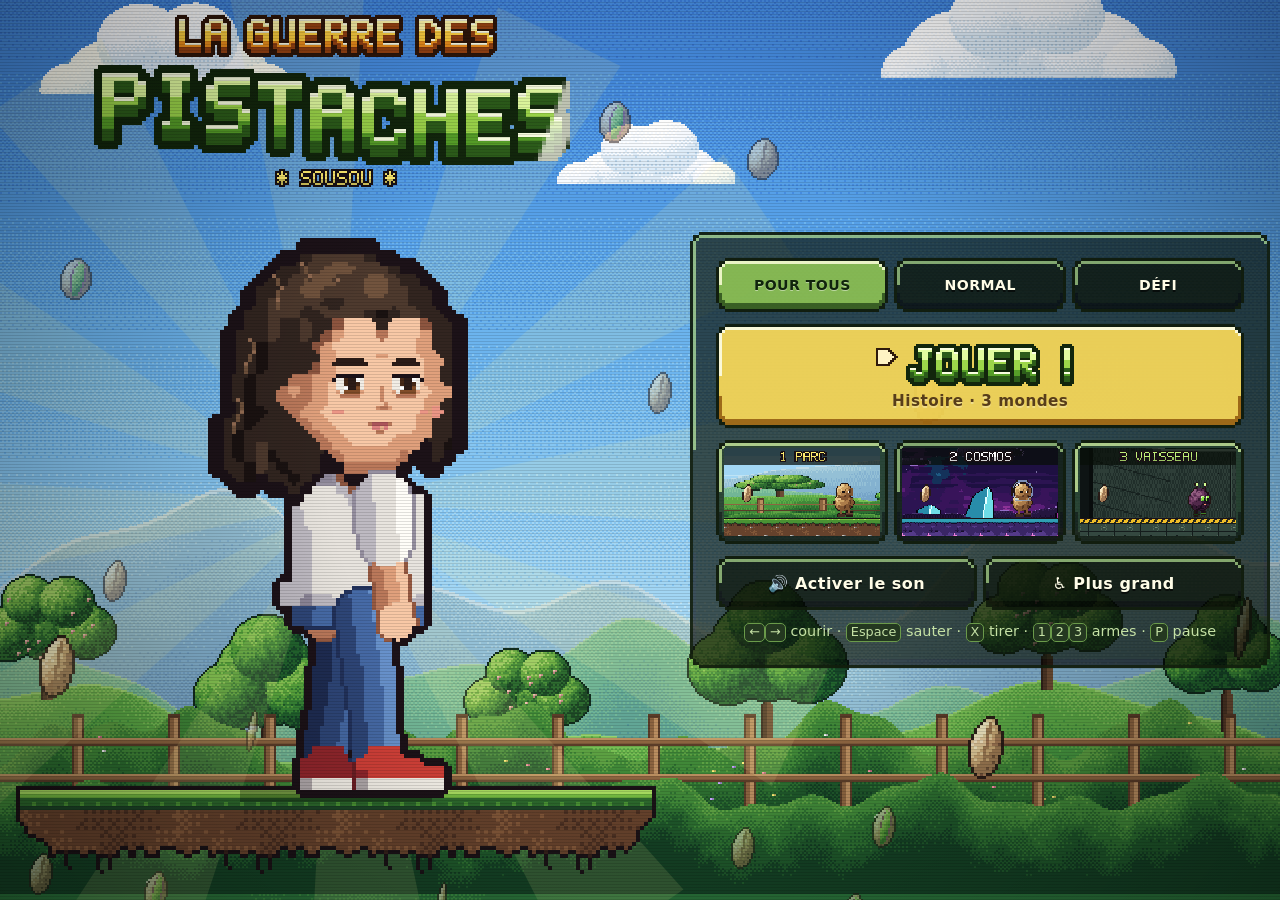
==== commit e3cf7062: "mobile: touch controls in side columns on phones (landscape) so buttons never cover the game" ====
--- a/index.html
+++ b/index.html
@@ -937,6 +937,9 @@
         </div>
       </div>
       <div class="touch-hint">Gauche · Droite · Sauter · Tirer · Menu ☰ · Son</div>
+      <!-- Téléphone paysage : astuces dans les colonnes latérales (jamais sur le jeu) -->
+      <div class="gut-tip gt-l" aria-hidden="true">👈<br>glisse<br>◀ ▶</div>
+      <div class="gut-tip gt-r" aria-hidden="true">👉<br>SAUT<br>TIR</div>
     </div>
     <button id="fsBtn" class="fs-btn" type="button" aria-label="Plein écran" title="Plein écran">Plein écran</button>
 
@@ -2093,6 +2096,16 @@
     document.body.classList.toggle('portrait-play', portraitPlay);
     let areaX = 0, areaY = 0, areaW = cssW, areaH = cssH;
     const TOPBAR = 56;
+    // Téléphone en paysage : les commandes vivent dans deux colonnes latérales
+    // (◀ ▶ ▲ ▼ ☰ 🔊 à gauche, arme / TIR / SAUT à droite) ; le jeu est posé entre
+    // les deux → aucun bouton ne cache Sousou, les ennemis, le sol ou les trous.
+    const sidePads = !portraitPlay && !portrait && cssH < 600;
+    document.body.classList.toggle('side-pads', sidePads);
+    if (sidePads) {
+      const gut = Math.round(Math.max(106, Math.min(120, cssW * 0.13)));
+      const gl = Math.max(4, ins.l) + gut, gr = Math.max(4, ins.r) + gut;
+      areaX = gl; areaW = cssW - gl - gr;
+    }
     if (portraitPlay) {
       // barre du haut (☰ armes 🔊) · jeu · panneau de commandes (reste de l'écran)
       areaY = ins.t + TOPBAR;
@@ -2114,7 +2127,7 @@
     } else {
       k = pickK(devH, cssH >= 600 ? 420 : 290); // tablette : un peu plus de champ
     }
-    let vw = Math.ceil(devW / k), vh = Math.ceil(devH / k);
+    let vw = sidePads ? Math.floor(devW / k) : Math.ceil(devW / k), vh = Math.ceil(devH / k);
     vh = Math.min(vh, 17 * T);             // jamais plus haut que le niveau (17 rangées)
     vw = Math.min(vw, 1280);
     const cs = k / dpr;                    // px CSS par pixel logique
@@ -2129,6 +2142,12 @@
     setViewSize(vw, vh);
     VIEW.mobile = true; VIEW.portrait = portraitPlay; VIEW.k = k; VIEW.cssScale = cs;
     if (portraitPlay) { VIEW.hudL = 6; VIEW.hudR = 6; VIEW.hudT = 6; return; }
+    if (sidePads) {
+      root.setProperty('--gut-l', cx + 'px');
+      root.setProperty('--gut-r', Math.max(0, cssW - cx - cw) + 'px');
+      VIEW.hudL = 4; VIEW.hudR = 4; VIEW.hudT = 4;
+      return;
+    }
     const offX = cx, offY = cy;
     // HUD entre le bouton ☰ (gauche) et 🔊 / plein écran (droite), sous l'encoche
     VIEW.hudL = Math.ceil((Math.max(8, ins.l) + 2 + 44 + 8 - offX) / cs);
@@ -2396,11 +2415,20 @@
       }, press, release);
     }
 
+    let lastCycle = 0;
     touchUI.querySelectorAll('[data-weapon]').forEach((btn) => {
       const fire = (e) => {
         if (e.cancelable) e.preventDefault();
         e.stopPropagation();
         try { AudioFX.resume(); } catch (_) {}
+        // colonnes latérales : un seul bouton « arme » qui passe à la suivante
+        if (document.body.classList.contains('side-pads')) {
+          const now = performance.now();
+          if (now - lastCycle < 350) return;   // touchstart + pointerdown = 1 appui
+          lastCycle = now;
+          setWeapon((weaponIndex + 1) % WEAPONS.length);
+          return;
+        }
         setWeapon(Number(btn.dataset.weapon));
       };
       btn.addEventListener('touchstart', fire, { passive: false });
--- a/css/mobile.css
+++ b/css/mobile.css
@@ -227,3 +227,79 @@
 html.is-touch #endScreen .level-btn { min-height: 56px; padding: 8px 8px !important; border-radius: 14px; }
 html.is-touch #endScreen .level-btn .lv-name { font-size: 1rem; }
 html.is-touch #endScreen .level-btn .lv-desc { display: none; }
+
+/* =====================================================================
+   TÉLÉPHONE EN PAYSAGE : commandes dans deux colonnes latérales
+   Le jeu est posé entre les colonnes (applyView → --gut-l / --gut-r) :
+   aucun bouton ne recouvre Sousou, les ennemis, le sol ou les trous.
+   ===================================================================== */
+.gut-tip { display: none; }
+body.side-pads.mobile-fs .touch-ui::before,
+body.side-pads.mobile-fs .touch-ui::after {
+  content: ''; position: absolute; top: 0; bottom: 0; pointer-events: none; z-index: 0;
+  background:
+    repeating-linear-gradient(0deg, rgba(255,255,255,.035) 0 2px, transparent 2px 10px),
+    repeating-linear-gradient(90deg, rgba(0,0,0,.18) 0 2px, transparent 2px 20px),
+    linear-gradient(180deg, #17321a, #0c1c0e 70%, #09150a);
+}
+body.side-pads.mobile-fs .touch-ui::before {
+  left: 0; width: var(--gut-l, 110px);
+  box-shadow: inset -2px 0 0 #8bc34a, inset -4px 0 0 #1b3a16, inset -10px 0 12px rgba(0,0,0,.35);
+}
+body.side-pads.mobile-fs .touch-ui::after {
+  right: 0; width: var(--gut-r, 110px);
+  box-shadow: inset 2px 0 0 #8bc34a, inset 4px 0 0 #1b3a16, inset 10px 0 12px rgba(0,0,0,.35);
+}
+/* pouce gauche : ▲ ▼ puis ◀ ▶ ; toute la moitié basse de la colonne est tactile */
+body.side-pads.mobile-fs .touch-ui .touch-left {
+  left: 0 !important; bottom: 0 !important;
+  width: var(--gut-l, 110px) !important; max-width: none !important;
+  box-sizing: border-box;
+  padding: 48px 6px max(12px, env(safe-area-inset-bottom)) calc(max(4px, env(safe-area-inset-left)) + 4px);
+  grid-template-columns: 1fr 1fr !important;
+  grid-template-rows: 38px 92px !important;
+  gap: 8px 6px !important;
+}
+body.side-pads.mobile-fs .touch-ui .touch-left .dir-up,
+body.side-pads.mobile-fs .touch-ui .touch-left .dir-down { width: 100% !important; }
+/* pouce droit : TIR au-dessus de SAUT, colonne entière tactile en bas */
+body.side-pads.mobile-fs .touch-ui .touch-right {
+  right: 0 !important; bottom: 0 !important;
+  width: var(--gut-r, 110px); box-sizing: border-box;
+  padding: 0 calc(max(4px, env(safe-area-inset-right)) + 4px) max(12px, env(safe-area-inset-bottom)) 6px;
+  align-items: stretch;
+}
+body.side-pads.mobile-fs .touch-ui .touch-actions {
+  flex-direction: column !important; align-items: center !important; gap: 10px !important;
+  padding-top: 36px;
+}
+body.side-pads.mobile-fs .touch-ui .touch-actions .fire-btn { width: 88px !important; height: 72px !important; margin: 0 !important; }
+body.side-pads.mobile-fs .touch-ui .touch-actions .jump-btn { width: 96px !important; height: 96px !important; margin: 0 !important; }
+/* arme : un seul bouton (l'arme en cours) qui passe à la suivante */
+body.side-pads.mobile-fs .touch-ui .touch-weapons {
+  top: calc(max(6px, env(safe-area-inset-top)) + 2px);
+  right: calc(max(4px, env(safe-area-inset-right)) + 4px) !important;
+}
+body.side-pads.mobile-fs .touch-ui .touch-weapons .tbtn { width: 48px !important; height: 44px !important; }
+body.side-pads.mobile-fs .touch-ui .touch-weapons .tbtn:not(.selected) { display: none !important; }
+body.side-pads.mobile-fs .touch-ui .touch-weapons .tbtn.selected { border-image-source: url(../assets/gfx/btn_dark.png); }
+body.side-pads.mobile-fs.can-fs:not(.is-fs) .fs-btn { right: calc(max(4px, env(safe-area-inset-right)) + 4px + 48px + 6px); }
+/* ☰ et 🔊 en haut de la colonne gauche */
+body.side-pads.mobile-fs .menu-btn { left: calc(max(4px, env(safe-area-inset-left)) + 4px) !important; }
+body.side-pads.mobile-fs .mute-btn {
+  right: auto !important;
+  left: calc(max(4px, env(safe-area-inset-left)) + 4px + 44px + 6px) !important;
+}
+/* astuce du 1er lancement : dans les colonnes, jamais sur le jeu (puis fondu) */
+body.side-pads.mobile-fs .play-hint { display: none !important; }
+body.side-pads.mobile-fs .gut-tip {
+  display: block; position: absolute; top: 30%; box-sizing: border-box;
+  padding: 0 6px; text-align: center; pointer-events: none;
+  font-size: .74rem; font-weight: 800; line-height: 1.35; color: #fff59d;
+  text-shadow: 0 2px 0 rgba(0,0,0,.7);
+  opacity: 0; transition: opacity .5s ease; z-index: 2;
+}
+body.side-pads.mobile-fs .gut-tip.gt-l { left: 0; width: var(--gut-l, 110px); padding-left: calc(max(4px, env(safe-area-inset-left)) + 4px); }
+body.side-pads.mobile-fs .gut-tip.gt-r { right: 0; width: var(--gut-r, 110px); padding-right: calc(max(4px, env(safe-area-inset-right)) + 4px); }
+body.side-pads.mobile-fs #playHint:not(.hidden) ~ #touchUI .gut-tip { opacity: 1; animation: gutTip 1s ease-in-out infinite alternate; }
+@keyframes gutTip { from { transform: translateY(0); } to { transform: translateY(-4px); } }
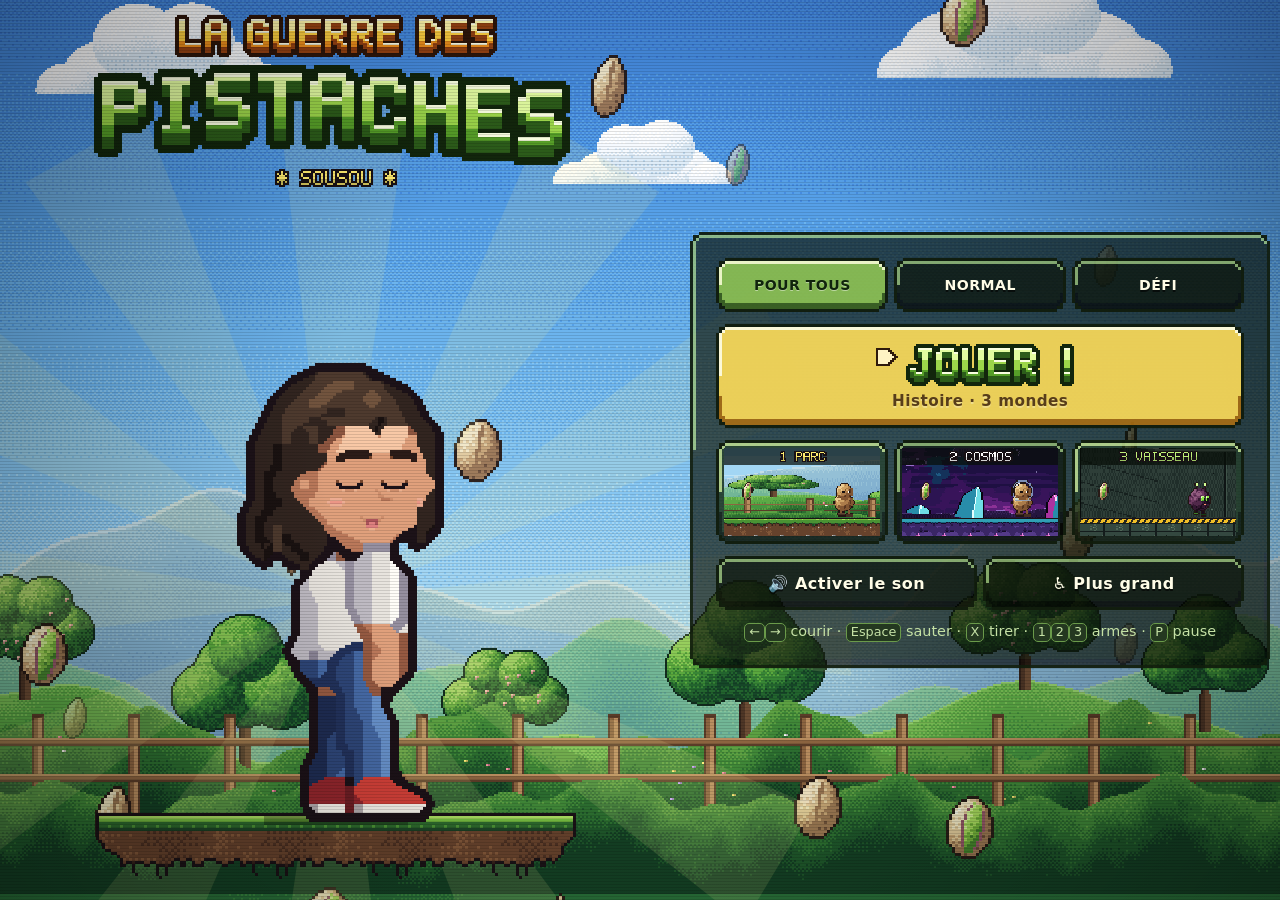
==== commit 1515edbb: "Sousou HD: faithful 3x upscale of the approved 48x64 sprite (Scale3x + refined cute face); pixel-exa" ====
--- a/index.html
+++ b/index.html
@@ -2068,8 +2068,12 @@
   function setViewSize(w, h) {
     const oldW = VW;
     const rs = VIEW.rs;
-    if (canvas.width !== w * rs || canvas.height !== h * rs) {
-      canvas.width = w * rs; canvas.height = h * rs;
+    // taille de toile multiple de VIEW.bq → taille CSS exactement représentable (pas de
+    // rangée de pixels écran perdue/doublée par l'arrondi du navigateur)
+    const q = VIEW.bq || 1;
+    const bw = Math.floor(w * rs / q + 1e-6) * q, bh = Math.floor(h * rs / q + 1e-6) * q;
+    if (canvas.width !== bw || canvas.height !== bh) {
+      canvas.width = bw; canvas.height = bh;
     }
     VW = w; VH = h;
     ctx.imageSmoothingEnabled = false;
@@ -2085,6 +2089,7 @@
     if (!fs) {
       VIEW.mobile = false; VIEW.portrait = false;
       document.body.classList.remove('portrait-play');
+      VIEW.rs = 2; VIEW.bq = 1;
       setViewSize(960, 540);
       VIEW.hudL = 118; VIEW.hudR = 110; VIEW.hudT = 10;
       return;
@@ -2131,7 +2136,16 @@
     vh = Math.min(vh, 17 * T);             // jamais plus haut que le niveau (17 rangées)
     vw = Math.min(vw, 1280);
     const cs = k / dpr;                    // px CSS par pixel logique
-    const cw = vw * cs, ch = vh * cs;
+    // Résolution de rendu : 1 pixel de toile = m pixels écran (entier, jamais fractionnaire).
+    // Sousou HD est dessiné à 1 pixel d'art = 1 pixel de toile → pixels carrés et réguliers ;
+    // m est choisi pour qu'il garde ~70 px monde de haut (153 px d'art).
+    const m = k >= 1.8 ? Math.max(1, Math.round(k * 70 / 153)) : 1;
+    VIEW.rs = k / m;
+    // plus petit q tel que q pixels de toile = un nombre exact de 1/64 px CSS (unité de mise en page)
+    VIEW.bq = 1;
+    for (let q = 1; q <= 64; q++) { const u = q * m / dpr * 64; if (Math.abs(u - Math.round(u)) < 1e-4) { VIEW.bq = q; break; } }
+    setViewSize(vw, vh);
+    const cw = canvas.width * m / dpr, ch = canvas.height * m / dpr;
     const cx = Math.round(areaX + (areaW - cw) / 2);
     const cy = Math.round(portraitPlay ? areaY : areaY + Math.max(0, (areaH - ch) / 2));
     if (portraitPlay) root.setProperty('--panel-h', Math.max(200, Math.floor(cssH - cy - ch)) + 'px');
@@ -2139,7 +2153,6 @@
     root.setProperty('--cv-h', ch + 'px');
     root.setProperty('--cv-x', cx + 'px');
     root.setProperty('--cv-y', cy + 'px');
-    setViewSize(vw, vh);
     VIEW.mobile = true; VIEW.portrait = portraitPlay; VIEW.k = k; VIEW.cssScale = cs;
     if (portraitPlay) { VIEW.hudL = 6; VIEW.hudR = 6; VIEW.hudT = 6; return; }
     if (sidePads) {
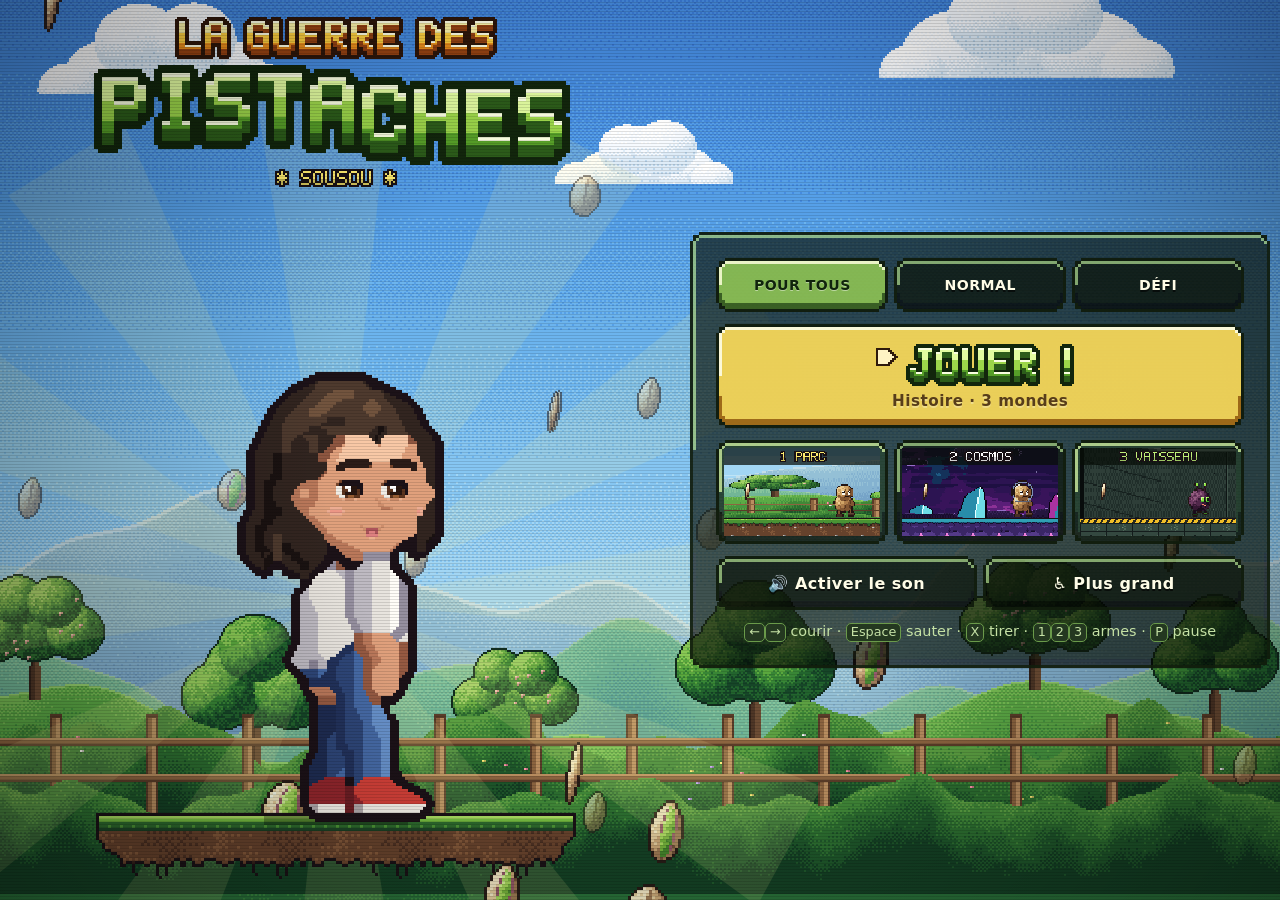
==== commit 09ac64bb: "Levels Mario-World style: 2x wider / 2.35x taller levels (upper+lower routes, stairs, hidden ?-block" ====
--- a/index.html
+++ b/index.html
@@ -1053,6 +1053,7 @@
   <link rel="stylesheet" href="css/mobile.css" />
   <link rel="stylesheet" href="css/menu.css" />
 
+  <script src="js/levels.js"></script>
   <script src="js/gfx.js"></script>
   <script src="js/menu.js"></script>
   <script>
@@ -1532,10 +1533,10 @@
   ctx.imageSmoothingEnabled = false;
   const T = 40; // taille tuile
 
-  // Légende tuiles:
-  // 1 sol  2 brique  3 ?  4 plateforme  5-8 tuyaux
-  // I glace (glisse)  B trampoline  X lave mortelle
-  // C pièce  E ennemi  F volant (niv2)
+  // Légende tuiles (cartes : js/levels.js, générées par tools/levels/build_levels.py) :
+  // 1 sol  2 brique  3 ?  4 plateforme TRAVERSABLE (on saute à travers par-dessous)
+  // 5-8 tuyaux  I glace (glisse)  B trampoline  X lave mortelle  H ?-bloc CACHÉ
+  // C pièce  P power-up  E ennemi  F volant  R raisin  S départ  K checkpoint  G arrivée
   const LEVEL_DEFS = [
     {
       id: 1,
@@ -1543,29 +1544,11 @@
       title: 'Parc Pistache',
       banner: 'MONDE 1-1 · PARC PISTACHE',
       theme: 'park',
-      time: 400,
+      time: 520,
       gravity: 0.52,
       jumpV: -17.5,
       music: 'day',
-      rows: [
-        '........................................................................................',
-        '........................................................................................',
-        '........................................................................................',
-        '........................................................................................',
-        '.....................C....3..........C...............3.....C................C...........',
-        '................2.3.2.......................3...........................................',
-        '.........C................C........2.2............C...............C........3............',
-        '............C........C.........C................C......C......C........C.......C........',
-        '.........4.4.4.4...........4.4.4..............4.4.4.4.4........4.4.4....................',
-        '....C....E....C......E.....C......E........C...E.......C....E..C......E....C....E.......',
-        '......E......E....E......E......E......E......E......E......E......E......E......E......',
-        '....E...........E...........E...........E...........E...........E...........E.......3...',
-        '.........56..............56.................56......................56..................',
-        '.........78...E..........78....E............78....E.................78....E.............',
-        '.........78....2.3.2.....78......2.3.2......78.....2.3.2............78....C....C........',
-        '111111111111111111111111111..1111111111111111111111111111111111.111111111111111111111111',
-        '111111111111111111111111111..1111111111111111111111111111111111.111111111111111111111111',
-      ],
+      rows: window.LEVEL_MAPS.park, // js/levels.js (tools/levels/build_levels.py)
     },
     {
       id: 2,
@@ -1573,30 +1556,11 @@
       title: 'Nuit Cosmique',
       banner: 'MONDE 2-1 · NUIT COSMIQUE ★',
       theme: 'cosmo',
-      time: 450,
+      time: 560,
       gravity: 0.44, // moins flottant, toujours généreux
       jumpV: -16.9,  // sauts généreux
       music: 'night',
-      rows: [
-        // Version FACILE : grands ponts, petits trous, peu de lave, peu d'ennemis
-        '........................................................................................',
-        '....C..............C..............C..............C..............C..............C........',
-        '............................................................................3...........',
-        '.........4.4.4.4...........C...........4.4.4.4...........C...........4.4.4.4............',
-        '........................................................................................',
-        '..C....3..........IIII..........B..........IIII..........B..........IIII......3....C....',
-        '........................................................................................',
-        '....4.4.4.4.4.4...........4.4.4.4.4.4...........4.4.4.4.4.4...........4.4.4.4.4.4.......',
-        '.........C...................C...................C...................C..................',
-        '..............E.........................E.........................E.....................',
-        '.......F...................................F...................................F........',
-        '....IIIIIIII.........B..............IIIIIIII.........B..............IIIIIIII............',
-        '............................................................................3...........',
-        '1111111111111111111..BB..1111111111111111111..BB..1111111111111111111..BB..1111111111111',
-        '1111111111111111111......1111111111111111111......1111111111111111111......1111111111111',
-        'XXXXXXXXXXXXXXXXXXX......XXXXXXXXXXXXXXXXXXX......XXXXXXXXXXXXXXXXXXX......XXXXXXXXXXXXX',
-        'XXXXXXXXXXXXXXXXXXX......XXXXXXXXXXXXXXXXXXX......XXXXXXXXXXXXXXXXXXX......XXXXXXXXXXXXX',
-      ],
+      rows: window.LEVEL_MAPS.cosmo, // js/levels.js (tools/levels/build_levels.py)
     },
     {
       id: 3,
@@ -1604,30 +1568,11 @@
       title: 'Vaisseau Pistache',
       banner: 'MONDE 3-1 · VAISSEAU PISTACHE 🚀 vs RAISINS SECS 👽',
       theme: 'ship',
-      time: 450,
+      time: 560,
       gravity: 0.46,
       jumpV: -16.3,
       music: 'ship',
-      rows: [
-        // Coque en forme de pistache dans l'espace : salles, ponts, hublots, raisins aliens R
-        '........................................................................................',
-        '....C....C....3....C....C....C....3....C....C....C....3....C....C....C....3....C........',
-        '.........4.4.4..........R..........4.4.4..........R..........4.4.4..........R...........',
-        '....R........B..............R........B..............R........B..............R....4.4....',
-        '..111111....111111......111111....111111......111111....111111......111111....111111....',
-        '........................................................................................',
-        '..C....B....C....R....C....B....C....R....C....B....C....R....C....B....C....R....C.....',
-        '....4.4.4.4.4...........4.4.4.4.4...........4.4.4.4.4...........4.4.4.4.4.......3.......',
-        '.........R...................R...................R...................R..........R.......',
-        '1111......11111111......11111111......11111111......11111111......11111111......1111....',
-        '............................................................................3...........',
-        '....R....C....4.4....C....R....C....4.4....C....R....C....4.4....C....R....C....B.......',
-        '......3......................3......................3......................3............',
-        '1111111111111111111..BB..1111111111111111111..BB..1111111111111111111..BB..1111111111111',
-        '1111111111111111111......1111111111111111111......1111111111111111111......1111111111111',
-        '1111111111111111111111111111111111111111111111111111111111111111111111111111111111111111',
-        '1111111111111111111111111111111111111111111111111111111111111111111111111111111111111111',
-      ],
+      rows: window.LEVEL_MAPS.ship, // js/levels.js (tools/levels/build_levels.py)
     },
   ];
 
@@ -1646,15 +1591,21 @@
   let coinSpawns = [];
   let enemySpawns = [];
   let flyerSpawns = [];
+  let powerSpawns = [];
+  let hiddenBlocks = [];     // H : ?-blocs invisibles révélés par un coup de tête
+  let startPos = { x: 3 * T, y: 0 };
+  let checkpoint = null;     // K : { x, y, active }
+  let lastSafe = null;       // dernier sol sûr (réapparition après une chute)
+  let camGroundY = 0;        // caméra verticale : dernier sol touché
   let meteors = []; // niv2 projectiles cosmiques
   let meteorTimer = 0;
 
+  const CHAR_TYPE = {
+    '1': 1, '2': 2, '3': 3, '4': 4, '5': 5, '6': 6, '7': 7, '8': 8,
+    'B': 10, 'I': 11, 'X': 12,
+  };
   function charToType(ch) {
-    const map = {
-      '1': 1, '2': 2, '3': 3, '4': 4, '5': 5, '6': 6, '7': 7, '8': 8,
-      'B': 10, 'I': 11, 'X': 12,
-    };
-    return map[ch] || null;
+    return CHAR_TYPE[ch] || null;
   }
 
   function parseLevel() {
@@ -1663,6 +1614,12 @@
     coinSpawns = [];
     enemySpawns = [];
     flyerSpawns = [];
+    powerSpawns = [];
+    hiddenBlocks = [];
+    checkpoint = null;
+    flag.x = (COLS - 5) * T;
+    flag.y = (ROWS - 2) * T;
+    startPos = { x: 3 * T, y: (ROWS - 2) * T - 2 };
     for (let r = 0; r < ROWS; r++) {
       for (let c = 0; c < COLS; c++) {
         const ch = LEVEL_ROWS[r][c];
@@ -1680,13 +1637,29 @@
           flyerSpawns.push({ x: c * T + T / 2, y: r * T + T / 2 });
         } else if (ch === 'R') {
           enemySpawns.push({ x: c * T + T / 2, y: r * T + T, kind: 'raisin' });
+        } else if (ch === 'P') {
+          powerSpawns.push({ x: c * T + T / 2, y: r * T + T / 2 });
+        } else if (ch === 'H') {
+          hiddenBlocks.push({ c, r });
+        } else if (ch === 'S') {
+          startPos = { x: c * T + T / 2, y: (r + 1) * T - 2 };
+        } else if (ch === 'K') {
+          checkpoint = { x: c * T + T / 2, y: (r + 1) * T, active: false, wave: 0 };
+        } else if (ch === 'G') {
+          flag.x = c * T;
+          flag.y = (r + 1) * T;
         }
         // X lave = pas solide, géré à part
       }
     }
-    flag.x = (COLS - 5) * T;
-    flag.y = (ROWS - 4) * T;
     flag.h = 6 * T;
+  }
+
+  /** Remplace une case de la carte (copie propre au niveau en cours) + cache des tuiles. */
+  function setCell(c, r, ch) {
+    const row = LEVEL_ROWS[r];
+    LEVEL_ROWS[r] = row.slice(0, c) + ch + row.slice(c + 1);
+    if (window.GFX && GFX.invalidateTile) GFX.invalidateTile(c, r);
   }
 
   function tileAt(px, py) {
@@ -1703,9 +1676,35 @@
     return t && solidTypes.has(t.type);
   }
 
+  /** Mur plein (bloque côtés / tête) : tout le solide SAUF les plateformes traversables (4). */
+  function isWallAt(px, py) {
+    const t = tileAt(px, py);
+    return t && t.type !== 4 && solidTypes.has(t.type);
+  }
+
+  /** Atterrissage : les plateformes 4 ne portent que si l'on arrive par-dessus. */
+  function landsOn(px, py, prevY) {
+    const t = tileAt(px, py);
+    if (!t || !solidTypes.has(t.type)) return null;
+    if (t.type === 4 && prevY > t.r * T + 1) return null;
+    return t;
+  }
+
   function isLavaAt(px, py) {
     const t = tileAt(px, py);
     return t && t.type === 12;
+  }
+
+  /** Haut du premier sol (y des pieds) sous (x, y0), en cherchant sur maxRows tuiles, sinon null. */
+  function surfaceBelow(x, y0, maxRows) {
+    const c = Math.floor(x / T);
+    if (c < 0 || c >= COLS) return null;
+    for (let r = Math.max(1, Math.floor(y0 / T)); r < Math.min(ROWS, Math.floor(y0 / T) + maxRows); r++) {
+      const t = charToType(LEVEL_ROWS[r][c]);
+      if (t && t !== 12 && solidTypes.has(t) && !solidTypes.has(charToType(LEVEL_ROWS[r - 1][c]))) return r * T;
+      if (t === 12) return null;
+    }
+    return null;
   }
 
   function groundTileUnderPlayer() {
@@ -2776,9 +2775,10 @@
       try {
         await AudioFX.resume();
         const n = window.__retryLevel;
+        const fromCk = !!window.__retryCheckpoint;
         window.__retryLevel = undefined;
         storyMode = false;
-        startLevel(n, { resetScore: true });
+        startLevel(n, { resetScore: true, fromCheckpoint: fromCk });
       } finally {
         setTimeout(() => { startLock = false; }, 350);
       }
@@ -2797,7 +2797,7 @@
   function applyLevelDef(index) {
     currentLevelIndex = index;
     levelDef = LEVEL_DEFS[index];
-    LEVEL_ROWS = levelDef.rows;
+    LEVEL_ROWS = levelDef.rows.slice(); // copie : les ?-blocs cachés révélés modifient la carte
     ROWS = LEVEL_ROWS.length;
     COLS = LEVEL_ROWS[0].length;
     LEVEL_W = COLS * T;
@@ -2818,95 +2818,39 @@
     for (const s of coinSpawns) {
       coins.push({ x: s.x, y: s.y, baseY: s.y, taken: false, bob: Math.random() * 6 });
     }
+    // Tout vient de la carte (js/levels.js) : ennemis espacés à la main, pièces, power-ups.
+    // Difficulté : Pour tous = moins d'ennemis ; Défi = quelques renforts à côté des spawns.
     const em = difficulty.enemyCountMul;
-    if (levelDef.theme === 'park') {
-      for (let i = 0; i < 14; i++) {
-        coins.push({
-          x: 5 * T + i * 5.5 * T,
-          y: (ROWS - 4) * T,
-          baseY: (ROWS - 4) * T,
-          taken: false,
-          bob: i,
-        });
-      }
-      if (difficulty.extraCoins) {
-        for (let i = 0; i < 12; i++) {
-          coins.push({
-            x: 4 * T + i * 6 * T,
-            y: (ROWS - 6) * T,
-            baseY: (ROWS - 6) * T,
-            taken: false,
-            bob: i + 3,
-          });
-        }
-      }
-      for (const s of enemySpawns) {
-        if (Math.random() < em) enemies.push(makeEnemy(s.x, s.y));
-      }
-      const extraG = Math.round(16 * em);
-      for (let i = 0; i < extraG; i++) {
-        enemies.push(makeEnemy(6 * T + i * (4.5 / Math.max(em, 0.3)) * T, (ROWS - 3) * T));
-      }
-      const extraP = Math.round(6 * em);
-      for (let i = 0; i < extraP; i++) {
-        enemies.push(makeEnemy(8 * T + i * 10 * T, (ROWS - 8) * T));
-      }
-    } else if (levelDef.theme === 'cosmo') {
-      for (const s of enemySpawns) {
-        if (Math.random() < Math.max(0.4, em)) enemies.push(makeEnemy(s.x, s.y, { type: 'peanut' }));
-      }
-      for (const s of flyerSpawns) {
-        if (Math.random() < Math.max(0.35, em)) enemies.push(makeEnemy(s.x, s.y, { type: 'flyer', flying: true }));
-      }
-      const coinN = difficulty.extraCoins ? 30 : 20;
-      for (let i = 0; i < coinN; i++) {
-        coins.push({
-          x: 3 * T + i * 3.5 * T,
-          y: (4 + (i % 3)) * T + 10,
-          baseY: (4 + (i % 3)) * T + 10,
-          taken: false,
-          bob: i * 0.7,
-        });
-      }
-    } else {
-      // Vaisseau : raisins secs aliens
-      for (const s of enemySpawns) {
-        const kind = s.kind === 'raisin' ? 'raisin' : (levelDef.theme === 'ship' ? 'raisin' : 'peanut');
-        if (Math.random() < Math.max(0.5, em)) enemies.push(makeEnemy(s.x, s.y, { type: kind }));
-      }
-      for (let i = 0; i < Math.round(8 * em); i++) {
-        enemies.push(makeEnemy(5 * T + i * 9 * T, (ROWS - 3) * T, { type: 'raisin', fast: Math.random() < 0.3 }));
-      }
-      for (let i = 0; i < Math.round(6 * em); i++) {
-        enemies.push(makeEnemy(6 * T + i * 12 * T, (5 + i % 3) * T, { type: 'raisin', flying: true }));
-      }
-      for (let i = 0; i < 22; i++) {
-        coins.push({
-          x: 3 * T + i * 3.8 * T,
-          y: (3 + (i % 4)) * T + 8,
-          baseY: (3 + (i % 4)) * T + 8,
-          taken: false,
-          bob: i,
-        });
-      }
-      // quelques power-ups déjà posés
-      const ptypes = Object.keys(POWER_DEFS);
-      for (let i = 0; i < 6; i++) {
-        powerups.push({
-          x: 8 * T + i * 12 * T,
-          y: (6 + (i % 2)) * T,
-          baseY: (6 + (i % 2)) * T,
-          type: ptypes[i % ptypes.length],
-          bob: i,
-          life: 99999,
-        });
+    const th = levelDef.theme;
+    const keep = (i) => em >= 1 || ((i * 0.618) % 1) < Math.max(0.45, em); // tri stable (pas aléatoire)
+    enemySpawns.forEach((s, i) => {
+      if (!keep(i)) return;
+      const opts = th === 'ship' ? { type: s.kind === 'raisin' ? 'raisin' : 'raisin' }
+        : th === 'cosmo' ? { type: 'peanut' } : {};
+      enemies.push(makeEnemy(s.x, s.y, opts));
+      if (em > 1 && ((i * 0.37) % 1) < em - 1) enemies.push(makeEnemy(s.x + 2 * T, s.y, opts));
+    });
+    flyerSpawns.forEach((s, i) => {
+      if (!keep(i + 3)) return;
+      enemies.push(makeEnemy(s.x, s.y, th === 'ship' ? { type: 'raisin', flying: true } : { type: 'flyer', flying: true }));
+    });
+    const ptypes = Object.keys(POWER_DEFS);
+    powerSpawns.forEach((s, i) => {
+      powerups.push({ x: s.x, y: s.y, baseY: s.y, type: ptypes[(i * 5 + currentLevelIndex * 3) % ptypes.length], bob: i, life: 999999 });
+    });
+    if (difficulty.extraCoins) {
+      // Pour tous : une pistache bonus au-dessus de chaque ?-bloc
+      for (const q of questionBlocks) {
+        const y = q.r * T - T / 2;
+        coins.push({ x: q.c * T + T / 2, y, baseY: y, taken: false, bob: q.c });
       }
     }
     enemySpawnTimer = 0;
   }
 
-  function startLevel(index, { resetScore = false } = {}) {
+  function startLevel(index, { resetScore = false, fromCheckpoint = false } = {}) {
     window.__retryLevel = undefined;
+    window.__retryCheckpoint = false;
     applyLevelDef(index);
     parseLevel();
     if (resetScore) {
@@ -2938,21 +2882,15 @@
     coyoteFrames = 0;
     jumpBuffer = 0;
 
-    player.x = 3 * T;
-    player.y = Math.min((ROWS - 5) * T, LEVEL_H - 3 * T);
-    // Trouver un sol sûr au départ
-    for (let tryY = 2; tryY < ROWS - 1; tryY++) {
-      if (LEVEL_ROWS[tryY] && (LEVEL_ROWS[tryY][3] === '1' || LEVEL_ROWS[tryY][3] === 'I' || LEVEL_ROWS[tryY][3] === '4' || LEVEL_ROWS[tryY][3] === 'B')) {
-        player.y = tryY * T - 2;
-        break;
-      }
-    }
-    if (levelDef.theme === 'cosmo') {
-      player.x = 3 * T;
-      player.y = 13 * T - 2;
-    } else if (levelDef.theme === 'ship') {
-      player.x = 3 * T;
-      player.y = 13 * T - 2;
+    // départ (S) — ou drapeau checkpoint si on rejoue après un game over
+    lastSafe = null;
+    if (fromCheckpoint && checkpoint) {
+      checkpoint.active = true;
+      player.x = checkpoint.x + T;
+      player.y = checkpoint.y - 0.01;
+    } else {
+      player.x = startPos.x;
+      player.y = startPos.y;
     }
     player.vx = 0;
     player.vy = 0;
@@ -3165,12 +3103,12 @@
     // check sides
     const samplesY = [top + 4, player.y - player.h / 2, player.y - 4];
     for (const sy of samplesY) {
-      if (player.vx > 0 && isSolidAt(player.x + hw, sy)) {
+      if (player.vx > 0 && isWallAt(player.x + hw, sy)) {
         const c = Math.floor((player.x + hw) / T);
         player.x = c * T - hw - 0.01;
         player.vx = 0;
       }
-      if (player.vx < 0 && isSolidAt(player.x - hw, sy)) {
+      if (player.vx < 0 && isWallAt(player.x - hw, sy)) {
         const c = Math.floor((player.x - hw) / T);
         player.x = (c + 1) * T + hw + 0.01;
         player.vx = 0;
@@ -3183,6 +3121,7 @@
     player.vy += levelDef.gravity * gMul;
     if (buffs.hover > 0 && player.vy > 4) player.vy = 4;
     if (player.vy > 14) player.vy = 14;
+    const prevY = player.y;
     player.y += player.vy;
     player.onGround = false;
 
@@ -3192,9 +3131,9 @@
 
     if (player.vy >= 0) {
       for (const sx of xs) {
-        if (isSolidAt(sx, feet)) {
-          const r = Math.floor(feet / T);
-          const t = tileAt(sx, feet);
+        const t = landsOn(sx, feet, prevY);
+        if (t) {
+          const r = t.r;
           player.y = r * T - 0.01;
           player.onGround = true;
           // Trampoline cosmique
@@ -3212,15 +3151,28 @@
       }
     } else {
       for (const sx of xs) {
-        if (isSolidAt(sx, head)) {
-          const r = Math.floor(head / T);
+        const hc = Math.floor(sx / T), hr = Math.floor(head / T);
+        const hidden = hiddenBlocks.length && LEVEL_ROWS[hr] && LEVEL_ROWS[hr][hc] === 'H';
+        if (hidden || isWallAt(sx, head)) {
+          const r = hr;
           player.y = (r + 1) * T + player.h + 0.01;
           player.vy = 0.5;
-          const t = tileAt(sx, head);
-          if (t) hitBlock(t.c, t.r);
+          if (hidden) revealHidden(hc, hr);
+          else {
+            const t = tileAt(sx, head);
+            if (t) hitBlock(t.c, t.r);
+          }
           AudioFX.bump();
           break;
         }
+      }
+    }
+    // dernier sol sûr : sol plein sous les deux pieds (pas trampoline / glace au bord)
+    if (player.onGround && !player.crouching) {
+      const gl = tileAt(player.x - 12, player.y + 2), gr = tileAt(player.x + 12, player.y + 2);
+      if (gl && gr && gl.type !== 10 && gr.type !== 10 && solidTypes.has(gl.type) && solidTypes.has(gr.type)) {
+        if (!lastSafe) lastSafe = { x: 0, y: 0 };
+        lastSafe.x = player.x; lastSafe.y = player.y;
       }
     }
 
@@ -3280,6 +3232,28 @@
     }
   }
 
+  /** ?-bloc caché (H) touché par-dessous : il apparaît + jackpot de pistaches bonus. */
+  function revealHidden(c, r) {
+    const i = hiddenBlocks.findIndex(b => b.c === c && b.r === r);
+    if (i >= 0) hiddenBlocks.splice(i, 1);
+    setCell(c, r, '3');
+    questionBlocks.push({ c, r, used: true, bounce: 8 });
+    for (let k = 0; k < 5; k++) {
+      coins.push({
+        x: c * T + T / 2 + (k - 2) * 12, y: r * T - 10, baseY: r * T - 10,
+        taken: false, bob: k, pop: 16 + k * 3,
+      });
+    }
+    pistaches += 5;
+    score += 500;
+    floatScore(c * T + T / 2, r * T - 10, '🤫 SECRET +500');
+    spawnNameFX(c * T + T / 2, r * T - 40, 'BLOC CACHÉ !', 'pop', 50);
+    AudioFX.blockHit();
+    AudioFX.coin();
+    explode(c * T + T / 2, r * T, '#fff59d', 16);
+    updateHud();
+  }
+
   function tryJump() {
     if (player.crouching || flagSliding) return;
     const canCoyote = coyoteFrames > 0 || player.onGround;
@@ -3401,20 +3375,12 @@
       screenShake = 10;
       AudioFX.hit();
       floatScore(player.x, player.y - 40, '💔 -1');
-      // respawn sûr près de la caméra
-      player.x = Math.max(2 * T, cameraX + 80);
-      player.y = Math.min(player.y, (ROWS - 5) * T);
-      player.vy = -10;
+      // réapparition sur le dernier sol sûr (ou le checkpoint / le départ)
+      const sp = lastSafe || (checkpoint && checkpoint.active ? checkpoint : startPos);
+      player.x = sp.x;
+      player.y = sp.y - 0.01;
+      player.vy = 0;
       player.vx = 0;
-      // chercher un sol sous les pieds
-      for (let i = 0; i < 40; i++) {
-        if (isSolidAt(player.x, player.y + 4)) break;
-        player.y += 8;
-        if (player.y > LEVEL_H) {
-          player.y = 5 * T;
-          break;
-        }
-      }
       snapCamera();
       updateHud();
       if (lives <= 0) diePlayer();
@@ -3450,6 +3416,7 @@
     keys = {};
     window.__nextLevel = undefined;
     window.__retryLevel = currentLevelIndex;
+    window.__retryCheckpoint = !!(checkpoint && checkpoint.active);
     storyMode = false;
     AudioFX.die();
     AudioFX.stopMusic();
@@ -3466,7 +3433,7 @@
       const es = document.getElementById('endStarName');
       if (es) es.textContent = '★ SOUSOU ★';
       const retry = document.getElementById('retryBtn');
-      if (retry) retry.textContent = '🔄 Rejouer ce niveau';
+      if (retry) retry.textContent = window.__retryCheckpoint ? '🚩 Rejouer depuis le checkpoint' : '🔄 Rejouer ce niveau';
       endScreen.classList.remove('hidden');
       AudioFX.gameOver();
     }, 280);
@@ -3584,8 +3551,8 @@
       player.x = flag.x + 10;
       player.y += 3;
       player.facing = 1;
-      if (player.y >= (ROWS - 2) * T - 2) {
-        player.y = (ROWS - 2) * T - 2;
+      if (player.y >= flag.y - 2) {
+        player.y = flag.y - 2;
         finishWin();
       }
       // confettis
@@ -3700,6 +3667,19 @@
       winLevel();
     }
 
+    // drapeau checkpoint (mi-niveau) : on y réapparaît après un game over
+    if (checkpoint && !checkpoint.active && player.x >= checkpoint.x - 6 && Math.abs(player.y - checkpoint.y) < 4 * T) {
+      checkpoint.active = true;
+      checkpoint.wave = 60;
+      AudioFX.flag();
+      haptic(20);
+      spawnNameFX(checkpoint.x, checkpoint.y - 110, 'CHECKPOINT !', 'pop', 70);
+      explode(checkpoint.x, checkpoint.y - 90, '#aed581', 18);
+      explode(checkpoint.x, checkpoint.y - 90, '#ffeb3b', 10);
+    }
+    if (checkpoint && checkpoint.wave > 0) checkpoint.wave--;
+    if (frame % 300 === 0) enemies = enemies.filter(e => e.alive);
+
     // spawn continu
     enemySpawnTimer++;
     const maxEnemies = Math.max(4, Math.round(difficulty.maxEnemies * (levelDef.theme === 'cosmo' ? 0.55 : 1)));
@@ -3711,29 +3691,30 @@
       const sx = fromRight
         ? cameraX + VW + 30 + Math.random() * 40
         : cameraX - 30 - Math.random() * 40;
+      // sol le plus proche sous le niveau de Sousou dans la colonne d'apparition (sinon : pas de marcheur)
+      const gy = surfaceBelow(sx, player.y - 3 * T, 7);
       if (levelDef.theme === 'cosmo') {
-        if (Math.random() < 0.55) {
+        if (Math.random() < 0.55 || gy === null) {
           enemies.push(makeEnemy(
             sx,
             player.y - 30 - Math.random() * 40,
             { dir: fromRight ? -1 : 1, type: 'flyer', flying: true, fast: false }
           ));
         } else {
-          enemies.push(makeEnemy(sx, player.y, {
+          enemies.push(makeEnemy(sx, gy, {
             dir: fromRight ? -1 : 1, type: 'peanut', fast: false
           }));
         }
       } else if (levelDef.theme === 'ship') {
-        const fly = Math.random() < 0.4;
+        const fly = Math.random() < 0.4 || gy === null;
         enemies.push(makeEnemy(
           sx,
-          fly ? player.y - 40 - Math.random() * 50 : player.y,
+          fly ? player.y - 40 - Math.random() * 50 : gy,
           { dir: fromRight ? -1 : 1, type: Math.random() < 0.15 ? 'raisinBoss' : 'raisin', flying: fly, fast: Math.random() < 0.25 }
         ));
       } else {
-        const onPlatform = Math.random() < 0.25;
-        const sy = onPlatform ? (ROWS - 8) * T : (ROWS - 3) * T;
-        const pack = 1 + (Math.random() < 0.4 ? 1 : 0);
+        const sy = gy;
+        const pack = gy === null ? 0 : 1 + (Math.random() < 0.3 ? 1 : 0);
         for (let k = 0; k < pack; k++) {
           enemies.push(makeEnemy(sx + k * 28 * (fromRight ? 1 : -1), sy, { dir: fromRight ? -1 : 1, fast: Math.random() < 0.3 }));
         }
@@ -3751,7 +3732,7 @@
         if (Math.abs(mx - player.x) < 80) mx += 120;
         meteors.push({
           x: mx,
-          y: -30,
+          y: cameraY - 30,
           vx: (Math.random() - 0.5) * 0.8,
           vy: 2.2 + Math.random() * 1.2,
           rot: Math.random() * 6,
@@ -3763,7 +3744,7 @@
         m.x += m.vx;
         m.y += m.vy;
         m.rot += 0.1;
-        if (m.y > LEVEL_H + 40) { meteors.splice(i, 1); continue; }
+        if (m.y > LEVEL_H + 40 || m.y > cameraY + VH + 200 || isWallAt(m.x, m.y)) { meteors.splice(i, 1); continue; }
         if (invuln <= 0 && Math.hypot(m.x - player.x, m.y - (player.y - player.h / 2)) < m.r + 14) {
           meteors.splice(i, 1);
           explode(m.x, m.y, '#ff8a65', 10);
@@ -3847,7 +3828,7 @@
       if (b.kind === 'grenade') b.vy += 0.35; // gravité
       else if (b.kind === 'lance') b.vy += 0.04;
 
-      const hitSolid = isSolidAt(b.x, b.y) || b.y > LEVEL_H;
+      const hitSolid = isWallAt(b.x, b.y) || b.y > LEVEL_H;
       if (b.life <= 0 || hitSolid) {
         if (b.kind === 'grenade') {
           explodeGrenade(b.x, b.y);
@@ -3857,8 +3838,8 @@
         if (hitSolid && buffs.ricochet > 0 && (b.bounce || 0) < 3) {
           // Ricochet : rebond sur les murs
           b.bounce = (b.bounce || 0) + 1;
-          if (isSolidAt(b.x + b.vx, b.y)) b.vx *= -1;
-          if (isSolidAt(b.x, b.y + b.vy) || b.y > LEVEL_H) b.vy *= -1;
+          if (isWallAt(b.x + b.vx, b.y)) b.vx *= -1;
+          if (isWallAt(b.x, b.y + b.vy) || b.y > LEVEL_H) b.vy *= -1;
           b.life = Math.max(b.life, 40);
           b.x += b.vx * 2;
           b.y += b.vy * 2;
@@ -3952,6 +3933,8 @@
         if (e.flatTimer <= 0) e.alive = false;
         continue;
       }
+      // endormis loin de la caméra : ils attendent Sousou (rythme juste, 60 i/s sur grands niveaux)
+      if (e.x < cameraX - 320 || e.x > cameraX + VW + 320 || e.y < cameraY - 420 || e.y > cameraY + VH + 420) continue;
       e.bob += e.flying ? 0.16 : 0.12;
 
       // Gel : raisins / ennemis ralentis ou figés
@@ -3972,9 +3955,10 @@
       } else {
         e.vy += levelDef.gravity * 1.05;
         e.x += e.vx * freezeMul;
+        const ePrevY = e.y;
         e.y += e.vy;
         e.onGround = false;
-        if (e.vy >= 0 && (isSolidAt(e.x - 8, e.y) || isSolidAt(e.x + 8, e.y))) {
+        if (e.vy >= 0 && (landsOn(e.x - 8, e.y, ePrevY) || landsOn(e.x + 8, e.y, ePrevY))) {
           const r = Math.floor(e.y / T);
           e.y = r * T - 0.01;
           e.vy = 0;
@@ -3984,7 +3968,7 @@
           if (t && t.type === 11) e.vx *= 1.01;
           if (t && t.type === 10) e.vy = -10; // rebond trampoline
         }
-        if (isSolidAt(e.x + (e.vx > 0 ? e.w / 2 : -e.w / 2), e.y - e.h / 2)) {
+        if (isWallAt(e.x + (e.vx > 0 ? e.w / 2 : -e.w / 2), e.y - e.h / 2)) {
           e.vx *= -1;
         }
         if (e.onGround && !isSolidAt(e.x + e.vx * 8, e.y + 4)) {
@@ -4112,19 +4096,20 @@
     const maxCamX = Math.max(0, LEVEL_W - VW);
     cameraX = Math.max(0, Math.min(maxCamX, cameraX));
 
-    // --- Vertical : suit les sauts / plateformes hautes (critique en paysage) ---
-    const focusY = player.y - player.h * 0.45;
-    let targetY = focusY - VH * 0.58;
-    // Près du sol : coller le bas du niveau en bas de l'écran (style Mario)
-    const floorY = (ROWS - 2) * T;
-    if (player.onGround && player.y >= floorY - 8) {
-      targetY = Math.max(0, LEVEL_H - VH);
-    }
-    cameraY += (targetY - cameraY) * 0.20;
-
-    // Contraintes dures verticales
-    const minScreenY = VH * 0.18;
-    const maxScreenY = VH * 0.78;
+    // --- Vertical, style Super Mario World : la caméra se cale sur le dernier sol où Sousou
+    // s'est posé (un saut ne la fait pas bouger), le suit quand il tombe plus bas, et le garde
+    // toujours bien dans le cadre ; mouvement lissé (pas de secousse sur les grands niveaux).
+    if (player.onGround) camGroundY = player.y;
+    let focusY = camGroundY;
+    if (player.y > camGroundY) focusY = player.y;                 // chute : on suit
+    if (player.y < camGroundY - VH * 0.42) focusY = player.y + VH * 0.42; // très haut : on suit
+    const targetY = focusY - VH * 0.72;
+    const dy = targetY - cameraY;
+    cameraY += dy * (Math.abs(dy) > VH * 0.5 ? 0.2 : 0.09);
+
+    // Contraintes dures verticales (tête et pieds toujours visibles)
+    const minScreenY = player.h + VH * 0.12;
+    const maxScreenY = VH * 0.86;
     let sy = player.y - cameraY;
     if (sy < minScreenY) cameraY = player.y - minScreenY;
     if (sy > maxScreenY) cameraY = player.y - maxScreenY;
@@ -4135,16 +4120,13 @@
 
   /** Place la caméra immédiatement sur Sousou (spawn / respawn / rotation écran). */
   function snapCamera() {
+    camGroundY = player.y;
     cameraX = player.x - VW * 0.35;
-    cameraY = player.y - VH * 0.6;
+    cameraY = player.y - VH * 0.72;
     const maxCamX = Math.max(0, LEVEL_W - VW);
     const maxCamY = Math.max(0, LEVEL_H - VH);
     cameraX = Math.max(0, Math.min(maxCamX, cameraX));
     cameraY = Math.max(0, Math.min(maxCamY, cameraY));
-    // Force le bas du niveau visible au spawn au sol
-    if (player.y > (ROWS - 4) * T) {
-      cameraY = maxCamY;
-    }
   }
 
   function updateParticles() {
@@ -4367,11 +4349,12 @@
 
     drawTiles();
     drawFlag();
-    for (const c of coins) if (!c.taken) drawCoin(c);
+    drawCheckpoint();
+    for (const c of coins) if (!c.taken && inViewXY(c.x, c.baseY, 40)) drawCoin(c);
     for (const e of enemies) if (e.alive && inViewX(e.x, 80)) drawEnemy(e);
     for (const b of bullets) drawBullet(b);
     for (const m of meteors) drawMeteor(m);
-    for (const p of powerups) drawPowerup(p);
+    for (const p of powerups) if (inViewXY(p.x, p.baseY, 50)) drawPowerup(p);
     for (const m of mines) drawMine(m);
     drawSousou();
     // aura bouclier / étoile / fantôme / tourbillon
@@ -4886,6 +4869,30 @@
     }
   }
 
+  /** Drapeau checkpoint pixel : gris avant, vert pistache + pistache dorée une fois touché. */
+  function drawCheckpoint() {
+    if (!checkpoint || !inViewX(checkpoint.x, 60)) return;
+    const x = Math.round(checkpoint.x) - 3, y = Math.round(checkpoint.y);
+    const on = checkpoint.active;
+    const H2 = 96;
+    ctx.fillStyle = '#20301a'; ctx.fillRect(x - 1, y - H2 - 1, 8, H2 + 1);
+    ctx.fillStyle = on ? '#e8eef0' : '#9aa8ad'; ctx.fillRect(x, y - H2, 6, H2);
+    ctx.fillStyle = '#20301a'; ctx.fillRect(x - 4, y - H2 - 12, 14, 12);
+    ctx.fillStyle = on ? '#ffc93c' : '#78909c'; ctx.fillRect(x - 3, y - H2 - 11, 12, 10);
+    const fy = y - H2 + 4 + (on ? 0 : 36);
+    for (let i = 0; i < 10; i++) {
+      const wave = on ? Math.round(Math.sin(frame * 0.18 - i * 0.6) * 2) : 0;
+      const h = Math.max(4, 24 - i * 2);
+      const yy = fy + (24 - h) / 2 + wave;
+      ctx.fillStyle = '#1e3a12'; ctx.fillRect(x + 6 + i * 3, yy - 1, 3, h + 2);
+      ctx.fillStyle = on ? (i % 4 === 0 ? '#9ccc4f' : '#7cb342') : '#b0bec5';
+      ctx.fillRect(x + 6 + i * 3, yy, 3, h);
+    }
+    ctx.fillStyle = '#20301a'; ctx.fillRect(x - 8, y - 7, 22, 7);
+    ctx.fillStyle = '#90a4ae'; ctx.fillRect(x - 7, y - 6, 20, 6);
+    if (window.GFX && GFX.text) GFX.text(ctx, on ? 'OK !' : 'CHECK', x + 3, y - H2 - 26, 1, 1, 'center');
+  }
+
   function drawFlag() {
     if (window.GFX && GFX.drawGoal(ctx)) return;
     const x = flag.x, y = flag.y;
@@ -5857,8 +5864,8 @@
 
   // écran d'accueil : niveau + Sousou bien placé et visible
   parseLevel();
-  player.x = 4 * T;
-  player.y = (ROWS - 3) * T - 2;
+  player.x = startPos.x;
+  player.y = startPos.y;
   player.onGround = true;
   cameraX = 0;
   cameraY = Math.max(0, LEVEL_H - VH);
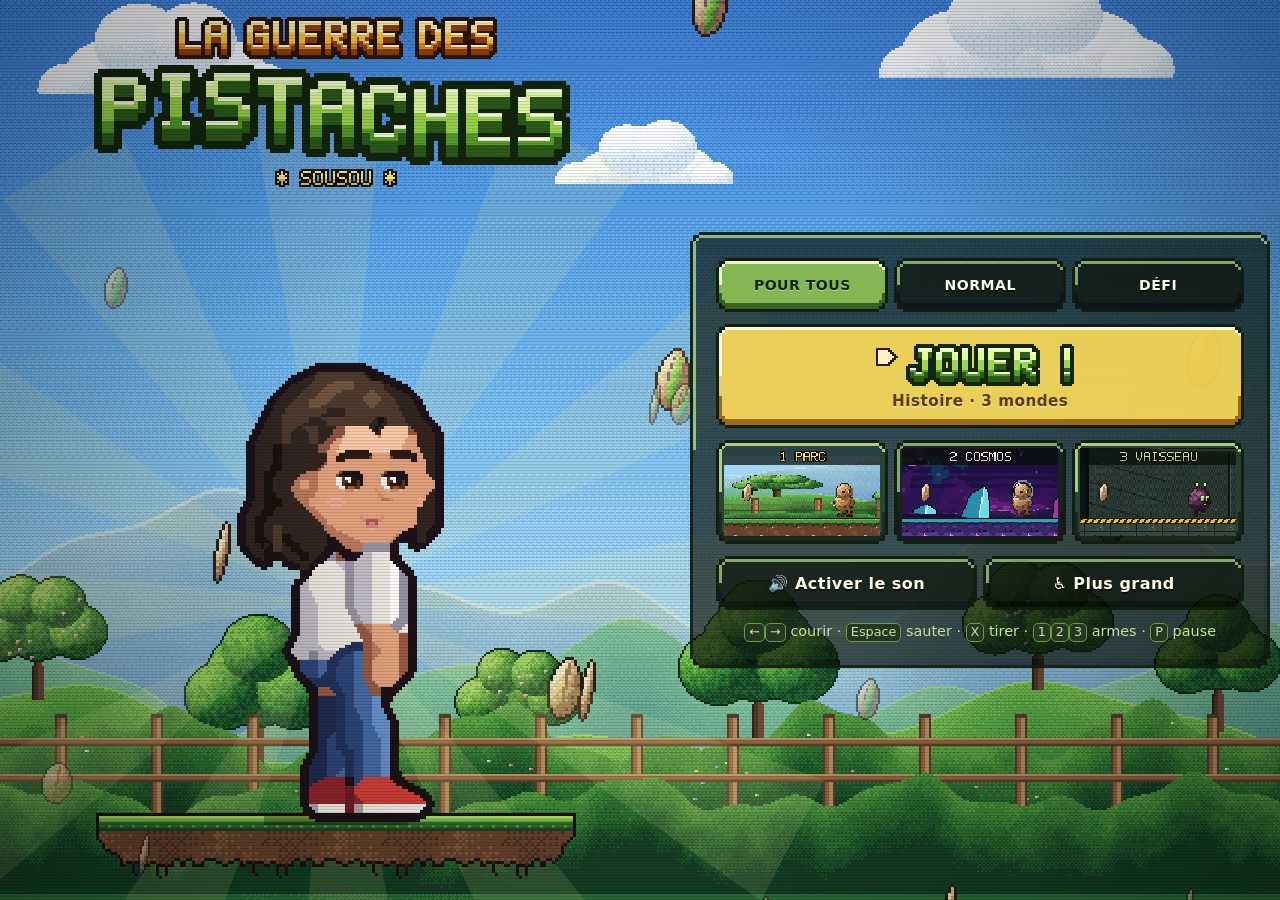
==== commit 0c1f38fa: "Décor qui suit la caméra verticalement (parallaxe, ciel adapté en hauteur), rythme ~22% plus calme, " ====
--- a/index.html
+++ b/index.html
@@ -1577,6 +1577,9 @@
   ];
 
   let currentLevelIndex = 0;
+  // Rythme général (retour joueur : « trop rapide ») : course, accélération, ennemis et
+  // projectiles ~22 % plus lents. Le saut (hauteur) est inchangé. Lu aussi par tools/levels/check_levels.py.
+  const PACE = 0.78;
   let LEVEL_ROWS = LEVEL_DEFS[0].rows;
   let levelDef = LEVEL_DEFS[0];
   let ROWS = LEVEL_ROWS.length;
@@ -1598,6 +1601,7 @@
   let lastSafe = null;       // dernier sol sûr (réapparition après une chute)
   let camGroundY = 0;        // caméra verticale : dernier sol touché
   let meteors = []; // niv2 projectiles cosmiques
+  let brickDebris = []; // morceaux de briques cassées (style Mario)
   let meteorTimer = 0;
 
   const CHAR_TYPE = {
@@ -1888,7 +1892,8 @@
     ctx.imageSmoothingEnabled = false;
     // légère parallaxe, alignée sur la grille de pixels du portrait
     const px = dx - Math.floor(((cameraX * 0.08) % 24) / s) * s;
-    const py = dy - Math.floor(((cameraY * 0.06) % 16) / s) * s;
+    // suivi vertical (GFX.bgPortraitDY) : le portrait descend un peu quand la caméra monte (couche lointaine)
+    const py = dy + Math.floor(((window.GFX && GFX.bgPortraitDY) || 0) / s) * s;
     ctx.drawImage(sousouBgImg, 0, 0, sousouBgImg.naturalWidth, sousouBgImg.naturalHeight, px, py, dw, dh);
     ctx.restore();
   }
@@ -2808,6 +2813,7 @@
     coins = [];
     enemies = [];
     meteors = [];
+    brickDebris = [];
     powerups = [];
     mines = [];
     buffs = {
@@ -2961,7 +2967,8 @@
       * (type === 'jumbo' || type === 'raisinBoss' ? 0.7 : 1)
       * (flying ? (levelDef.theme === 'cosmo' ? 0.65 : 1.0) : 1)
       * (levelDef.theme === 'cosmo' && !flying ? 0.75 : 1)
-      * difficulty.enemySpeedMul;
+      * difficulty.enemySpeedMul
+      * PACE;
     return {
       x, y,
       baseY: y,
@@ -3227,8 +3234,56 @@
       explode(c * T + T / 2, r * T, '#ffeb3b', 10);
       updateHud();
     } else if (LEVEL_ROWS[r] && LEVEL_ROWS[r][c] === '2') {
-      AudioFX.bump();
-      screenShake = 3;
+      breakBrick(c, r);
+    }
+  }
+
+  /** Brique tapée par-dessous : elle se casse en 4 morceaux (comme Mario), +50,
+   *  et les ennemis posés dessus sont éjectés. Les niveaux ne dépendent jamais d'une brique
+   *  (vérifié par tools/levels/check_levels.py : « with ALL bricks broken »). */
+  function breakBrick(c, r) {
+    setCell(c, r, '.');
+    const cx = c * T + T / 2, cy = r * T + T / 2;
+    for (let q = 0; q < 4; q++) {
+      const sx = q & 1 ? 1 : -1, top = q < 2;
+      brickDebris.push({
+        q, x: cx + sx * 10, y: cy + (top ? -10 : 10),
+        vx: sx * (top ? 1.6 : 1.1), vy: top ? -7.5 : -5,
+        life: 90,
+      });
+    }
+    score += 50;
+    floatScore(cx, r * T, '+50');
+    AudioFX.shellCrack();
+    AudioFX.bump();
+    screenShake = Math.max(screenShake, 3);
+    if (navigator.vibrate) { try { navigator.vibrate(12); } catch (_) {} }
+    // ennemis debout sur la brique : éjectés
+    for (const e of enemies) {
+      if (!e.alive || e.flat || e.flying) continue;
+      if (Math.abs(e.y - r * T) <= 6 && Math.abs(e.x - cx) < T / 2 + e.w / 2 - 4) {
+        e.hp = 0;
+        squashEnemy(e, false);
+        e.vy = -6;
+      }
+    }
+    updateHud();
+  }
+  function updateBrickDebris() {
+    for (let i = brickDebris.length - 1; i >= 0; i--) {
+      const d = brickDebris[i];
+      d.vy = Math.min(12, d.vy + 0.45);
+      d.x += d.vx; d.y += d.vy;
+      if (--d.life <= 0 || d.y > cameraY + VH + 60) brickDebris.splice(i, 1);
+    }
+  }
+  function drawBrickDebris() {
+    for (const d of brickDebris) {
+      if (!inViewXY(d.x, d.y, 30)) continue;
+      if (!(window.GFX && GFX.drawBrickPiece(ctx, d.q, d.x, d.y))) {
+        ctx.fillStyle = '#a0522d';
+        ctx.fillRect(Math.round(d.x) - 8, Math.round(d.y) - 8, 16, 16);
+      }
     }
   }
 
@@ -3275,6 +3330,11 @@
 
   function fireBullet(kind, x, y, vx, vy, extra = {}) {
     const mega = buffs.mega > 0;
+    // tirs droits plus lents mais même portée (durée de vie allongée) ; la grenade garde sa courbe
+    if (kind !== 'grenade') {
+      vx *= PACE; vy *= PACE;
+      extra = { ...extra, life: Math.round((extra.life || 80) / PACE) };
+    }
     bullets.push({
       kind, x, y, vx, vy,
       rot: 0,
@@ -3591,9 +3651,9 @@
     // run — accélération / freinage plus réactifs (glace reste un peu glissante)
     const gt = player.onGround ? groundTileUnderPlayer() : null;
     const onIce = gt && gt.type === 11;
-    const accel = player.onGround ? (onIce ? 0.55 : 0.9) : 0.52;
-    let maxSpd = player.crouching ? 2.4 : (onIce ? 6.2 : 5.6);
-    if (levelDef.theme === 'cosmo' && !player.onGround) maxSpd = 5.9;
+    const accel = (player.onGround ? (onIce ? 0.55 : 0.9) : 0.52) * PACE;
+    let maxSpd = (player.crouching ? 2.4 : (onIce ? 6.2 : 5.6)) * PACE;
+    if (levelDef.theme === 'cosmo' && !player.onGround) maxSpd = 5.9 * PACE;
     if (buffs.turbo > 0) maxSpd *= 1.55;
     if (left) { player.vx -= accel; player.facing = -1; }
     if (right) { player.vx += accel; player.facing = 1; }
@@ -3734,7 +3794,7 @@
           x: mx,
           y: cameraY - 30,
           vx: (Math.random() - 0.5) * 0.8,
-          vy: 2.2 + Math.random() * 1.2,
+          vy: (2.2 + Math.random() * 1.2) * PACE,
           rot: Math.random() * 6,
           r: 10 + Math.random() * 4,
         });
@@ -3818,6 +3878,8 @@
       }
     }
 
+    updateBrickDebris();
+
     // bullets / grenades
     for (let i = bullets.length - 1; i >= 0; i--) {
       const b = bullets[i];
@@ -3826,7 +3888,7 @@
       b.rot += b.kind === 'grenade' ? 0.2 : 0.35;
       b.life--;
       if (b.kind === 'grenade') b.vy += 0.35; // gravité
-      else if (b.kind === 'lance') b.vy += 0.04;
+      else if (b.kind === 'lance') b.vy += 0.04 * PACE * PACE; // même trajectoire malgré PACE
 
       const hitSolid = isWallAt(b.x, b.y) || b.y > LEVEL_H;
       if (b.life <= 0 || hitSolid) {
@@ -4389,6 +4451,7 @@
       ctx.restore();
     }
     if (window.GFX) GFX.drawFx(ctx);
+    drawBrickDebris();
     if (!(window.GFX && GFX.drawParticles(ctx))) for (const p of particles) {
       if (!inViewXY(p.x, p.y, 40)) continue;
       ctx.globalAlpha = Math.min(1, p.life / 15);
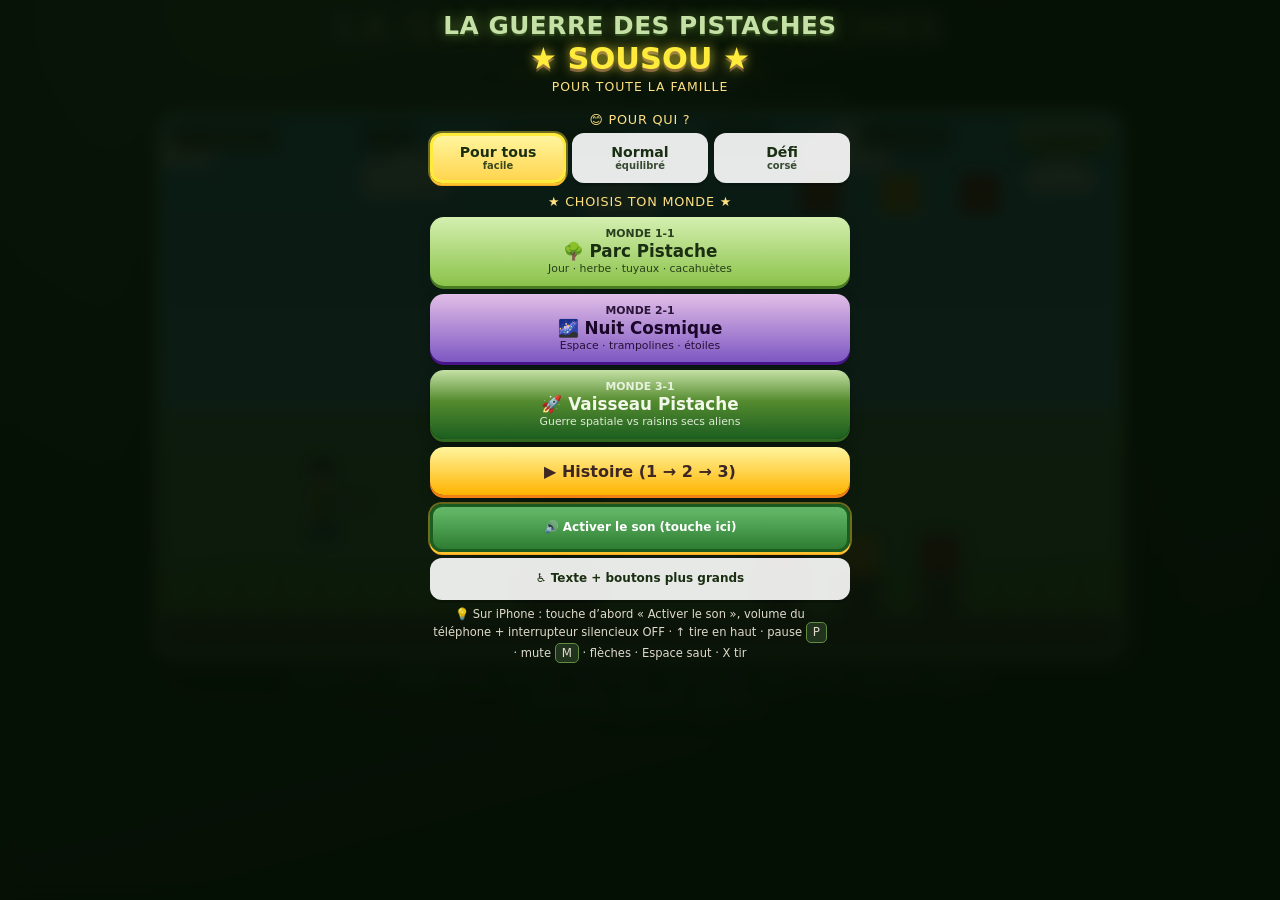
==== commit ec0e61d0: "chore: baseline the existing game before the coque slice" ====
--- a/index.html
+++ b/index.html
@@ -7,12 +7,6 @@
   <meta name="apple-mobile-web-app-status-bar-style" content="black-translucent" />
   <meta name="mobile-web-app-capable" content="yes" />
   <meta name="format-detection" content="telephone=no" />
-  <meta name="apple-mobile-web-app-title" content="Pistaches" />
-  <meta name="application-name" content="Pistaches" />
-  <meta name="theme-color" content="#0d1a0c" />
-  <link rel="manifest" href="manifest.json" />
-  <link rel="apple-touch-icon" href="assets/icons/apple-touch-icon.png" />
-  <link rel="icon" type="image/png" sizes="192x192" href="assets/icons/icon-192.png" />
   <title>La guerre des pistaches — starring Sousou</title>
   <style>
     /* Polices système d'abord (plus fiable hors réseau / iOS) */
@@ -45,7 +39,6 @@
     body.playing {
       overflow: hidden;
       touch-action: none;
-      touch-action: none;
       justify-content: center;
     }
     /* ===== Plein écran mobile (portrait + paysage) ===== */
@@ -113,13 +106,6 @@
       right: max(6px, env(safe-area-inset-right));
       z-index: 12;
     }
-    body.playing.mobile-fs .menu-btn {
-      top: max(4px, env(safe-area-inset-top));
-      left: max(6px, env(safe-area-inset-left));
-      z-index: 12;
-      min-height: 48px;
-      padding: 12px 18px;
-    }
     body.playing.mobile-fs .touch-left {
       left: max(4px, env(safe-area-inset-left));
       bottom: max(6px, env(safe-area-inset-bottom));
@@ -223,11 +209,7 @@
       cursor: crosshair;
       background: #5dade2;
       touch-action: none;
-      image-rendering: pixelated;
-      image-rendering: crisp-edges;
-    }
-    /* HUD pixel dessiné dans le canvas (js/gfx.js) : on masque l'ancien HUD HTML */
-    body.gfx-hud .hud { display: none !important; }
+    }
     .hud {
       position: absolute; top: 8px; left: 10px; right: 10px;
       display: flex; justify-content: space-between; gap: 6px; flex-wrap: wrap;
@@ -236,19 +218,8 @@
       z-index: 2;
     }
     .hud span {
-      background: linear-gradient(180deg, rgba(27,58,22,.88), rgba(8,18,6,.88));
-      padding: 5px 11px; border-radius: 999px;
-      border: 1px solid rgba(174,213,129,.45);
-      box-shadow: 0 2px 0 rgba(27,94,32,.35);
-      border: 2px solid rgba(174,213,129,.65); backdrop-filter: blur(6px);
-      box-shadow: 0 1px 0 rgba(255,255,255,.08), 0 2px 8px rgba(0,0,0,.35);
-      text-shadow: 0 1px 2px rgba(0,0,0,.55);
-    }
-    .hud #worldLabel {
-      border-color: #81c784;
-      color: #c8e6a0;
-      font-weight: 700;
-      letter-spacing: 0.02em;
+      background: rgba(12,24,10,.62); padding: 5px 11px; border-radius: 999px;
+      border: 2px solid rgba(139,195,74,.5); backdrop-filter: blur(4px);
     }
     .hud .star-badge {
       border-color: #ffeb3b;
@@ -273,22 +244,10 @@
       -webkit-overflow-scrolling: touch;
       overscroll-behavior: contain;
       touch-action: pan-y;
-      opacity: 1;
-      visibility: visible;
-      transition: opacity 0.28s ease, visibility 0.28s ease;
-    }
-    .overlay.hidden {
-      opacity: 0;
-      visibility: hidden;
-      pointer-events: none;
-      /* garder le flux pour l'anim de sortie, sans bloquer le jeu */
-      z-index: -1;
-    }
-    .overlay:not(.hidden) .overlay-inner {
-      animation: bannerIn 0.45s cubic-bezier(.2,1.3,.4,1) both;
-    }
+    }
+    .overlay.hidden { display: none !important; }
     .overlay-inner {
-      width: min(480px, 100%);
+      width: min(420px, 100%);
       margin: 0 auto;
       display: flex;
       flex-direction: column;
@@ -299,50 +258,6 @@
     .overlay h2 { font-size: 1.45rem; color: #c8e6a0; margin: 0.2rem 0; }
     .overlay p { max-width: 400px; line-height: 1.4; margin: 0; }
     .overlay .big { font-size: 1.25rem; color: #ffd54f; margin: 0.4rem 0; }
-
-    .sousou-portrait-wrap {
-      display: flex;
-      flex-direction: column;
-      align-items: center;
-      gap: 0.45rem;
-      margin: 0.35rem 0 0.55rem;
-      flex-shrink: 0;
-      width: 100%;
-    }
-    .sousou-portrait {
-      /* Hero portrait — large, crisp, highly visible (not a tiny circular badge) */
-      width: clamp(180px, 42vw, 260px);
-      height: clamp(180px, 42vw, 260px);
-      max-width: min(260px, 55%);
-      border-radius: 22px;
-      object-fit: contain;
-      image-rendering: pixelated;
-      image-rendering: crisp-edges;
-      -ms-interpolation-mode: nearest-neighbor;
-      opacity: 1;
-      border: 5px solid #3d6b2e;
-      box-shadow:
-        0 0 0 4px #f5f0e1,
-        0 0 0 8px #3d6b2e,
-        0 10px 28px rgba(0,0,0,.45),
-        0 0 28px rgba(139,195,74,.55);
-      background: #f5f0e1;
-      display: block;
-    }
-    .sousou-portrait-caption {
-      font-size: 0.9rem;
-      font-weight: 700;
-      letter-spacing: 0.14em;
-      text-transform: uppercase;
-      color: #1b3a14;
-      background: #f5f0e1;
-      border: 3px solid #3d6b2e;
-      border-radius: 999px;
-      padding: 4px 14px;
-      line-height: 1.2;
-      box-shadow: 0 2px 8px rgba(0,0,0,.25);
-    }
-
     .title-logo {
       animation: bannerIn 0.55s cubic-bezier(.2,1.4,.4,1) both;
       flex-shrink: 0;
@@ -401,37 +316,8 @@
     button:active { transform: translateY(2px); box-shadow: 0 1px 0 #4a7c23; }
     .mute-btn {
       position: absolute; top: 8px; right: 8px; bottom: auto; z-index: 6;
-      font-size: .8rem; padding: 8px 14px; margin: 0;
+      font-size: .8rem; padding: 7px 12px; margin: 0;
       animation: none;
-      color: #1b3a16;
-      background: linear-gradient(180deg, #dcedc8, #8bc34a);
-      border: 2px solid #33691e;
-      border-radius: 999px;
-      box-shadow: 0 3px 0 #1b5e20, 0 4px 10px rgba(0,0,0,.35);
-      font-weight: 700;
-      min-height: 40px;
-    }
-    .menu-btn {
-      position: absolute; top: 8px; left: 8px; bottom: auto; z-index: 12;
-      font-size: .85rem; font-weight: 700; letter-spacing: 0.02em;
-      padding: 10px 16px; margin: 0;
-      min-width: 76px; min-height: 44px;
-      animation: none;
-      color: #fff;
-      background: linear-gradient(180deg, #ef9a9a, #c62828);
-      border: 2px solid #7f1d1d;
-      border-radius: 999px;
-      box-shadow: 0 3px 0 #7f1d1d, 0 4px 12px rgba(0,0,0,.4);
-      cursor: pointer;
-      touch-action: manipulation;
-      -webkit-user-select: none;
-      user-select: none;
-    }
-    .menu-btn:hover { transform: translateY(-1px); filter: brightness(1.05); }
-    .menu-btn:active { transform: translateY(2px); box-shadow: 0 1px 0 #7f1d1d; }
-    .menu-btn.hidden {
-      display: none !important;
-      pointer-events: none;
     }
     .controls {
       margin-top: .75rem; font-size: .78rem; opacity: .85;
@@ -442,7 +328,7 @@
       border-radius: 5px; padding: 1px 6px; font-family: inherit; font-size: .74rem;
     }
 
-    /* ===== Contrôles tactiles — iOS Safari first (FR, multi-touch) ===== */
+    /* ===== Contrôles tactiles — iOS Safari first ===== */
     .touch-ui {
       display: none;
       position: absolute;
@@ -455,7 +341,7 @@
     }
     .touch-ui button {
       pointer-events: auto !important;
-      touch-action: none;
+      touch-action: manipulation;
       -webkit-user-select: none;
       user-select: none;
       -webkit-touch-callout: none;
@@ -465,62 +351,48 @@
       outline: none;
       -webkit-appearance: none;
       appearance: none;
-      transition: transform 0.06s ease, filter 0.06s ease, box-shadow 0.06s ease;
     }
     .touch-ui button.active {
-      background: linear-gradient(180deg, #c5e1a5, #7cb342) !important;
+      background: rgba(139, 195, 74, 0.7) !important;
       border-color: #ffeb3b !important;
-      color: #1b3a16 !important;
-      transform: scale(0.92);
-      filter: brightness(1.08);
-      box-shadow: 0 1px 0 #33691e, inset 0 0 12px rgba(255,235,59,0.35) !important;
-    }
-    /* Gauche = grands pads Gauche/Droite (+ petits Visée/Baisser) */
+      transform: scale(0.95);
+    }
+    /* Gauche = croix directionnelle (↑ ↓ ← →) */
     .touch-left {
       position: absolute;
       left: max(6px, env(safe-area-inset-left));
       bottom: max(10px, env(safe-area-inset-bottom));
       display: grid;
-      grid-template-columns: minmax(72px, 18vw) minmax(72px, 18vw);
-      grid-template-rows: 44px minmax(72px, 16vw);
-      gap: 8px;
+      grid-template-columns: 58px 58px 58px;
+      grid-template-rows: 58px 58px 58px;
+      gap: 6px;
       z-index: 9;
-      width: auto;
-      height: auto;
-      max-width: 46vw;
+      width: calc(58px * 3 + 12px);
+      height: calc(58px * 3 + 12px);
     }
     .touch-left button {
-      min-width: 56px;
-      min-height: 56px;
-      width: 100%;
-      height: 100%;
-      border-radius: 18px;
-      font-size: clamp(0.7rem, 2.6vw, 0.95rem);
-      border: 3px solid #aed581;
-      background: linear-gradient(180deg, rgba(46,90,40,0.82), rgba(20,40,16,0.88));
-      color: #f1f8e9;
+      width: 58px;
+      height: 58px;
+      border-radius: 14px;
+      font-size: 1.45rem;
+      border: 3px solid rgba(255, 255, 255, 0.55);
+      background: rgba(0, 0, 0, 0.55);
+      color: #fff;
       font-family: inherit;
       font-weight: 700;
-      box-shadow: 0 5px 0 #1b3a16, 0 6px 14px rgba(0,0,0,0.35);
-      padding: 4px;
-      line-height: 1.1;
-      letter-spacing: 0.02em;
-    }
-    .touch-left .dir-up    { grid-column: 1; grid-row: 1; min-height: 44px; font-size: 0.72rem; }
-    .touch-left .dir-down  { grid-column: 2; grid-row: 1; min-height: 44px; font-size: 0.72rem; }
+      box-shadow: 0 4px 0 rgba(0,0,0,0.35);
+      padding: 0;
+      line-height: 1;
+    }
+    .touch-left .dir-up    { grid-column: 2; grid-row: 1; }
     .touch-left .dir-left  { grid-column: 1; grid-row: 2; }
-    .touch-left .dir-right { grid-column: 2; grid-row: 2; }
-    .touch-left .dir-left,
-    .touch-left .dir-right {
-      font-size: clamp(0.85rem, 3vw, 1.05rem);
-      background: linear-gradient(180deg, rgba(104,159,56,0.75), rgba(46,90,40,0.9));
-      border-color: #dce775;
-    }
+    .touch-left .dir-right { grid-column: 3; grid-row: 2; }
+    .touch-left .dir-down  { grid-column: 2; grid-row: 3; }
     .touch-left .dir-up {
-      background: linear-gradient(180deg, rgba(255, 193, 7, 0.55), rgba(245, 127, 23, 0.55));
+      background: rgba(255, 193, 7, 0.45);
       border-color: #ffeb3b;
     }
-    /* Droite = armes + Sauter + Tirer */
+    /* Droite = armes + SAUT + TIR uniquement */
     .touch-right {
       position: absolute;
       right: max(8px, env(safe-area-inset-right));
@@ -533,41 +405,36 @@
     }
     .touch-actions {
       display: flex;
-      gap: 12px;
+      gap: 10px;
       align-items: flex-end;
     }
     .touch-actions button {
-      min-width: 56px;
-      min-height: 56px;
-      width: clamp(72px, 18vw, 96px);
-      height: clamp(72px, 18vw, 96px);
+      width: 70px;
+      height: 70px;
       border-radius: 50%;
-      font-size: clamp(0.72rem, 2.4vw, 0.95rem);
+      font-size: 0.8rem;
       line-height: 1.15;
-      border: 3px solid #c5e1a5;
-      background: linear-gradient(180deg, rgba(46,90,40,0.85), rgba(20,40,16,0.9));
+      border: 3px solid rgba(255, 255, 255, 0.55);
+      background: rgba(0, 0, 0, 0.55);
       color: #fff;
       font-family: inherit;
-      font-weight: 800;
-      padding: 6px;
-      box-shadow: 0 5px 0 #1b3a16, 0 6px 14px rgba(0,0,0,0.35);
-      text-transform: none;
+      font-weight: 700;
+      padding: 4px;
+      box-shadow: 0 4px 0 rgba(0,0,0,0.35);
     }
     .touch-actions .jump-btn {
-      background: linear-gradient(180deg, #ffd54f, #f9a825);
-      border-color: #fff59d;
-      color: #3e2723;
-      width: clamp(80px, 20vw, 104px);
-      height: clamp(80px, 20vw, 104px);
-      font-size: clamp(0.8rem, 2.6vw, 1rem);
+      background: rgba(255, 180, 0, 0.65);
+      border-color: #ffd54f;
+      width: 78px;
+      height: 78px;
+      font-size: 0.9rem;
     }
     .touch-actions .fire-btn {
-      background: linear-gradient(180deg, #aed581, #558b2f);
-      border-color: #dcedc8;
-      color: #1b3a16;
-      width: clamp(84px, 21vw, 108px);
-      height: clamp(84px, 21vw, 108px);
-      font-size: clamp(0.8rem, 2.6vw, 1rem);
+      background: rgba(100, 180, 40, 0.7);
+      border-color: #c5e1a5;
+      width: 84px;
+      height: 84px;
+      font-size: 0.95rem;
     }
     .touch-weapons {
       display: flex;
@@ -579,44 +446,15 @@
       border-radius: 12px;
       font-size: 1rem;
       padding: 4px 8px;
-      border: 3px solid #aed581;
-      background: linear-gradient(180deg, rgba(46,90,40,0.8), rgba(20,40,16,0.88));
-      color: #f1f8e9;
+      border: 3px solid rgba(255, 255, 255, 0.45);
+      background: rgba(0, 0, 0, 0.55);
+      color: #fff;
       font-family: inherit;
       font-weight: 700;
     }
     .touch-weapons button.selected {
       border-color: #ffeb3b;
-      background: linear-gradient(180deg, rgba(255,235,59,0.55), rgba(139,195,74,0.55));
-      color: #1b3a16;
-    }
-    .play-hint {
-      position: absolute;
-      left: 50%;
-      top: 18%;
-      transform: translateX(-50%);
-      z-index: 6;
-      pointer-events: none;
-      background: rgba(6,16,6,.82);
-      border: 2px solid rgba(255,235,59,.55);
-      color: #fff8e1;
-      padding: 10px 14px;
-      border-radius: 14px;
-      font-size: 0.85rem;
-      text-align: center;
-      max-width: min(420px, 92%);
-      line-height: 1.35;
-      box-shadow: 0 6px 20px rgba(0,0,0,.4);
-      transition: opacity 0.35s ease;
-    }
-    .play-hint.hidden { opacity: 0; visibility: hidden; }
-    .play-hint kbd {
-      display: inline-block;
-      padding: 1px 6px;
-      border-radius: 6px;
-      background: #1b3a16;
-      border: 1px solid #8bc34a;
-      font-size: 0.78rem;
+      background: rgba(255, 235, 59, 0.4);
     }
     .touch-hint {
       position: absolute;
@@ -760,10 +598,6 @@
     }
     /* Menu compact sur petits écrans / paysage */
     @media (max-height: 700px), (max-width: 520px) {
-
-      .sousou-portrait { width: clamp(140px, 36vw, 180px); height: clamp(140px, 36vw, 180px); max-width: 48%; border-width: 4px; border-radius: 18px; }
-      .sousou-portrait-caption { font-size: 0.78rem; padding: 3px 12px; }
-
       .title-logo .logo-main { font-size: 1rem; }
       .title-logo .logo-star { font-size: 1.25rem; margin: 0.05rem 0; }
       .title-logo .logo-sub { font-size: 0.7rem; }
@@ -785,10 +619,6 @@
         gap: 8px 14px;
         align-items: start;
       }
-
-      .overlay-inner .sousou-portrait-wrap { grid-column: 1 / -1; }
-      .sousou-portrait { width: clamp(110px, 28vw, 150px); height: clamp(110px, 28vw, 150px); max-width: 42%; border-radius: 16px; }
-
       .overlay-inner .title-logo { grid-column: 1 / -1; }
       .overlay-inner .diff-pick { grid-column: 1 / -1; }
       .overlay-inner .a11y-row { grid-column: 1 / -1; }
@@ -846,48 +676,42 @@
       .hud span { padding: 3px 7px; }
       .overlay p { font-size: 0.82rem; max-width: 100%; }
       .marquee { display: none; }
-      .mute-btn { top: 8px; right: 6px; font-size: 0.72rem; padding: 8px 12px; z-index: 12; min-height: 40px; }
-      .menu-btn { top: 8px; left: 6px; font-size: 0.78rem; padding: 10px 14px; z-index: 12; }
+      .mute-btn { top: 44px; right: 6px; font-size: 0.7rem; padding: 6px 10px; z-index: 9; }
       .touch-left {
-        grid-template-columns: minmax(64px, 20vw) minmax(64px, 20vw);
-        grid-template-rows: 40px minmax(64px, 18vw);
-        gap: 7px;
-        max-width: 48vw;
-      }
-      .touch-left button { min-width: 56px; min-height: 56px; font-size: 0.85rem; }
-      .touch-left .dir-up, .touch-left .dir-down { min-height: 40px; font-size: 0.68rem; }
-      .touch-actions .fire-btn { width: 88px; height: 88px; min-width: 56px; min-height: 56px; }
-      .touch-actions .jump-btn { width: 84px; height: 84px; min-width: 56px; min-height: 56px; }
-      .mute-btn { top: max(4px, env(safe-area-inset-top)); right: max(6px, env(safe-area-inset-right)); z-index: 12; }
-    }
-    /* Paysage mobile : pads larges mais plus bas */
+        grid-template-columns: 54px 54px 54px;
+        grid-template-rows: 54px 54px 54px;
+        width: calc(54px * 3 + 12px);
+        height: calc(54px * 3 + 12px);
+      }
+      .touch-left button { width: 54px; height: 54px; font-size: 1.3rem; }
+      .touch-actions .fire-btn { width: 76px; height: 76px; }
+      .touch-actions .jump-btn { width: 70px; height: 70px; }
+    }
+    /* Paysage mobile : croix directionnelle compacte à gauche */
     @media (orientation: landscape) {
       body.playing.mobile-fs .touch-left {
-        grid-template-columns: minmax(64px, 14vw) minmax(64px, 14vw);
-        grid-template-rows: 36px minmax(56px, 14vh);
-        gap: 6px;
-        max-width: 34vw;
+        grid-template-columns: 48px 48px 48px;
+        grid-template-rows: 48px 48px 48px;
+        gap: 4px;
+        width: calc(48px * 3 + 8px);
+        height: calc(48px * 3 + 8px);
       }
       body.playing.mobile-fs .touch-left button {
-        min-width: 56px; min-height: 56px; font-size: 0.78rem; border-radius: 14px;
-      }
-      body.playing.mobile-fs .touch-left .dir-up,
-      body.playing.mobile-fs .touch-left .dir-down { min-height: 34px; font-size: 0.62rem; }
-      body.playing.mobile-fs .touch-actions button { width: 64px; height: 64px; min-width: 56px; min-height: 56px; font-size: 0.7rem; }
-      body.playing.mobile-fs .touch-actions .jump-btn { width: 72px; height: 72px; }
-      body.playing.mobile-fs .touch-actions .fire-btn { width: 76px; height: 76px; }
+        width: 48px; height: 48px; font-size: 1.15rem; border-radius: 12px;
+      }
+      body.playing.mobile-fs .touch-actions button { width: 56px; height: 56px; font-size: 0.7rem; }
+      body.playing.mobile-fs .touch-actions .jump-btn { width: 62px; height: 62px; }
+      body.playing.mobile-fs .touch-actions .fire-btn { width: 68px; height: 68px; }
       body.playing.mobile-fs .touch-weapons button { min-width: 46px; height: 36px; }
       body.playing.mobile-fs .touch-hint { display: none; }
       body.playing.mobile-fs .hud span { padding: 2px 6px; }
-      body.playing.mobile-fs .mute-btn,
-      body.playing.mobile-fs .menu-btn { min-height: 44px; }
     }
   </style>
 </head>
 <body>
   <div id="iosBanner" class="ios-banner">
-    📱 iPhone : choisis un <strong>niveau</strong> puis Gauche/Droite + Sauter/Tirer.<br/>
-    Portrait ou paysage OK. Ouvre via le lien Wi‑Fi (pas un fichier).
+    📱 iPhone : choisis un <strong>niveau</strong> puis utilise ◀▶ SAUT TIR.<br/>
+    Conseil : <strong>paysage</strong>. Ouvre via le lien Wi‑Fi (pas un fichier).
   </div>
   <div class="brand">
     <div class="game-title">LA GUERRE DES PISTACHES</div>
@@ -897,100 +721,102 @@
       <span class="star-name">SOUSOU</span>
       <span class="spin-star">★</span>
     </div>
-    <div class="tag">La star aux cheveux ondulés — 100% pistaches, 0% arachide</div>
+    <div class="tag">La star aux cheveux courts — 100% pistaches, 0% arachide</div>
   </div>
 
   <div class="wrap">
     <canvas id="game" width="960" height="540"></canvas>
     <div class="hud">
       <span class="star-badge" id="starBadge">★ SOUSOU</span>
-      <span id="worldLabel">Monde —</span>
       <span id="score">⭐ 0</span>
       <span id="pistaches">Pistaches : 0</span>
       <span id="lives">❤️ × 7</span>
       <span id="weapon">🗡️ Lance</span>
       <span id="time">⏱️ 400</span>
     </div>
-    <button id="menuBtn" class="menu-btn hidden" type="button" aria-label="Retour au menu" title="Retour au menu">☰ Menu</button>
-    <button id="muteBtn" class="mute-btn" type="button" aria-pressed="false" title="Couper le son">🔊 Son ON</button>
-    <div id="playHint" class="play-hint hidden" role="status" aria-live="polite"></div>
-
-    <!-- Pad tactile (mobile / tablette) : Gauche/Droite à GAUCHE, Sauter/Tirer à DROITE -->
+    <button id="muteBtn" class="mute-btn" type="button">🔊 Son MAX</button>
+
+    <!-- Pad tactile (mobile / tablette) : directions à GAUCHE, actions à DROITE -->
     <div id="touchUI" class="touch-ui" aria-hidden="true">
-      <!-- Pouce gauche : zone glissable ◀ ▶ (+ petits ▲ viser / ▼ se baisser) -->
-      <div class="touch-left" id="padLeft" role="group" aria-label="Déplacement">
-        <button type="button" class="tbtn dir-up" data-key="ArrowUp" aria-label="Viser en haut"><i class="ic s1 ic-up"></i></button>
-        <button type="button" class="tbtn dir-down" data-key="ArrowDown" aria-label="Se baisser"><i class="ic s1 ic-down"></i></button>
-        <button type="button" class="tbtn dir-left" data-key="ArrowLeft" aria-label="Gauche"><i class="ic ic-left"></i></button>
-        <button type="button" class="tbtn dir-right" data-key="ArrowRight" aria-label="Droite"><i class="ic ic-right"></i></button>
+      <div class="touch-left" role="group" aria-label="Directions">
+        <button type="button" class="dir-up" data-key="ArrowUp" aria-label="Viser en haut">↑</button>
+        <button type="button" class="dir-left" data-key="ArrowLeft" aria-label="Gauche">◀</button>
+        <button type="button" class="dir-right" data-key="ArrowRight" aria-label="Droite">▶</button>
+        <button type="button" class="dir-down" data-key="ArrowDown" aria-label="Se baisser">↓</button>
       </div>
-      <!-- Pouce droit : SAUT (grand) + TIR, armes au-dessus -->
       <div class="touch-right">
         <div class="touch-weapons">
-          <button type="button" class="tbtn selected" data-weapon="0" aria-label="Lance"><i class="ic s1 ic-w0" style="background-position:-240px 0"></i></button>
-          <button type="button" class="tbtn" data-weapon="1" aria-label="Gun"><i class="ic s1 ic-w1" style="background-position:-264px 0"></i></button>
-          <button type="button" class="tbtn" data-weapon="2" aria-label="Grenade"><i class="ic s1 ic-w2" style="background-position:-288px 0"></i></button>
+          <button type="button" data-weapon="0" class="selected" aria-label="Lance">🗡️</button>
+          <button type="button" data-weapon="1" aria-label="Gun">🔫</button>
+          <button type="button" data-weapon="2" aria-label="Grenade">💣</button>
         </div>
-        <div class="touch-actions" id="padRight">
-          <button type="button" class="tbtn fire-btn" data-action="fire" aria-label="Tirer"><i class="ic ic-fire"></i><span class="lb">TIR</span></button>
-          <button type="button" class="tbtn jump-btn" data-key="Space" aria-label="Sauter"><i class="ic ic-jump"></i><span class="lb">SAUT</span></button>
+        <div class="touch-actions">
+          <button type="button" class="jump-btn" data-key="Space" aria-label="Sauter">SAUT</button>
+          <button type="button" class="fire-btn" data-action="fire" aria-label="Tirer">TIR</button>
         </div>
       </div>
-      <div class="touch-hint">Gauche · Droite · Sauter · Tirer · Menu ☰ · Son</div>
-      <!-- Téléphone paysage : astuces dans les colonnes latérales (jamais sur le jeu) -->
-      <div class="gut-tip gt-l" aria-hidden="true">👈<br>glisse<br>◀ ▶</div>
-      <div class="gut-tip gt-r" aria-hidden="true">👉<br>SAUT<br>TIR</div>
+      <div class="touch-hint">← → ↑ ↓ à gauche · SAUT TIR à droite</div>
     </div>
-    <button id="fsBtn" class="fs-btn" type="button" aria-label="Plein écran" title="Plein écran">Plein écran</button>
-
-    <div id="startScreen" class="overlay menu2" role="dialog" aria-labelledby="gameTitle" aria-modal="true">
-      <!-- Menu pixel animé (js/menu.js) : décor parallaxe, pluie de pistaches, logo arcade,
-           Sousou en pied (sprite HD) qui cligne des yeux, tire et saute. -->
-      <canvas id="menuFx" aria-hidden="true"></canvas>
-      <div class="m2">
-        <div class="m2-hero">
-          <h1 class="m2-logo" id="gameTitle"><span class="m2-fallback">La guerre des pistaches<br><small>★ Sousou ★</small></span></h1>
-          <div class="m2-stage" aria-hidden="true"></div>
+
+    <div id="startScreen" class="overlay" role="dialog" aria-labelledby="gameTitle" aria-modal="true">
+      <div class="overlay-inner">
+        <div class="title-logo">
+          <div class="logo-main" id="gameTitle">LA GUERRE DES PISTACHES</div>
+          <div class="logo-star">★ SOUSOU ★</div>
+          <div class="logo-sub">pour toute la famille</div>
         </div>
-        <div class="m2-panel">
-          <div class="diff-pick m2-pills" role="group" aria-label="Niveau de difficulté">
-            <button type="button" class="diff-btn active" id="diffEasy" data-diff="easy" aria-pressed="true">
-              <span class="d-title">Pour tous</span>
-            </button>
-            <button type="button" class="diff-btn" id="diffNormal" data-diff="normal" aria-pressed="false">
-              <span class="d-title">Normal</span>
-            </button>
-            <button type="button" class="diff-btn" id="diffHard" data-diff="hard" aria-pressed="false">
-              <span class="d-title">Défi</span>
-            </button>
-          </div>
-          <button type="button" class="m2-play" id="startBtn" data-level="story" aria-label="Jouer : mode histoire, les trois mondes">
-            <span class="p-main">▶ JOUER</span>
-            <span class="p-sub">Histoire · 3 mondes</span>
+
+        <div class="diff-pick" role="group" aria-label="Niveau de difficulté">
+          <div class="level-label">😊 Pour qui ?</div>
+          <button type="button" class="diff-btn active" id="diffEasy" data-diff="easy" aria-pressed="true">
+            <span class="d-title">Pour tous</span>
+            <span class="d-sub">facile</span>
           </button>
-          <div class="level-pick m2-worlds" role="group" aria-label="Choisis ton monde">
-            <button type="button" class="m2-card park" id="levelBtn0" data-level="0" aria-label="Monde 1 : Parc Pistache">
-              <canvas class="wprev" width="120" height="68" data-theme="park"></canvas>
-              <span class="c-name">1 · Parc</span>
-            </button>
-            <button type="button" class="m2-card cosmo" id="levelBtn1" data-level="1" aria-label="Monde 2 : Nuit Cosmique">
-              <canvas class="wprev" width="120" height="68" data-theme="cosmo"></canvas>
-              <span class="c-name">2 · Cosmos</span>
-            </button>
-            <button type="button" class="m2-card ship" id="levelBtn2" data-level="2" aria-label="Monde 3 : Vaisseau Pistache">
-              <canvas class="wprev" width="120" height="68" data-theme="ship"></canvas>
-              <span class="c-name">3 · Vaisseau</span>
-            </button>
-          </div>
-          <div class="a11y-row m2-toggles">
-            <button type="button" id="soundUnlockBtn" class="m2-tog" aria-pressed="false">🔊 Activer le son</button>
-            <button type="button" id="a11yToggle" class="m2-tog" aria-pressed="false" aria-label="Texte et boutons plus grands">♿ Plus grand</button>
-          </div>
-          <p class="m2-hint">
-            <span class="desktop-only"><kbd>←</kbd><kbd>→</kbd> courir · <kbd>Espace</kbd> sauter · <kbd>X</kbd> tirer · <kbd>1</kbd><kbd>2</kbd><kbd>3</kbd> armes · <kbd>P</kbd> pause</span>
-            <span class="mobile-only">👈 glisse sur ◀ ▶ · 👉 SAUT / TIR · touche une arme</span>
+          <button type="button" class="diff-btn" id="diffNormal" data-diff="normal" aria-pressed="false">
+            <span class="d-title">Normal</span>
+            <span class="d-sub">équilibré</span>
+          </button>
+          <button type="button" class="diff-btn" id="diffHard" data-diff="hard" aria-pressed="false">
+            <span class="d-title">Défi</span>
+            <span class="d-sub">corsé</span>
+          </button>
+        </div>
+
+        <div class="level-pick">
+          <div class="level-label">★ Choisis ton monde ★</div>
+          <button type="button" class="level-btn park" id="levelBtn0" data-level="0" aria-label="Monde 1 Parc Pistache">
+            <span class="lv-code">MONDE 1-1</span>
+            <span class="lv-name">🌳 Parc Pistache</span>
+            <span class="lv-desc">Jour · herbe · tuyaux · cacahuètes</span>
+          </button>
+          <button type="button" class="level-btn cosmo" id="levelBtn1" data-level="1" aria-label="Monde 2 Nuit Cosmique">
+            <span class="lv-code">MONDE 2-1</span>
+            <span class="lv-name">🌌 Nuit Cosmique</span>
+            <span class="lv-desc">Espace · trampolines · étoiles</span>
+          </button>
+          <button type="button" class="level-btn ship" id="levelBtn2" data-level="2" aria-label="Monde 3 Vaisseau Pistache">
+            <span class="lv-code">MONDE 3-1</span>
+            <span class="lv-name">🚀 Vaisseau Pistache</span>
+            <span class="lv-desc">Guerre spatiale vs raisins secs aliens</span>
+          </button>
+          <button type="button" class="level-btn story" id="startBtn" data-level="story" aria-label="Mode histoire les trois mondes">
+            ▶ Histoire (1 → 2 → 3)
+          </button>
+        </div>
+
+        <div class="a11y-row" style="width:100%;display:flex;flex-direction:column;gap:6px;align-items:stretch">
+          <button type="button" id="soundUnlockBtn" class="diff-btn active" style="background:linear-gradient(180deg,#66bb6a,#2e7d32);border-color:#1b5e20;color:#fff;font-weight:700">
+            🔊 Activer le son (touche ici)
+          </button>
+          <button type="button" id="a11yToggle" class="diff-btn" aria-pressed="false">
+            ♿ Texte + boutons plus grands
+          </button>
+          <p class="a11y-note">
+            💡 Sur iPhone : touche d’abord « Activer le son », volume du téléphone + interrupteur silencieux OFF
+            · ↑ tire en haut · pause <kbd>P</kbd> · mute <kbd>M</kbd>
+            <span class="desktop-only"> · flèches · Espace saut · X tir</span>
+            <span class="mobile-only"> · boutons à l’écran</span>
           </p>
-          <p class="rotate-tip">📱↻ Tourne en <b>paysage</b> pour jouer en grand !</p>
         </div>
       </div>
     </div>
@@ -1002,7 +828,6 @@
         </div>
         <h2 id="endTitle">Bravo !</h2>
         <p class="big" id="finalScore">Score : 0</p>
-        <p id="endStats" style="color:#c8e6a0;font-weight:600"></p>
         <p id="endMsg"></p>
         <div class="level-pick">
           <button type="button" class="level-btn park" id="endLevel0" data-level="0">
@@ -1020,26 +845,18 @@
     </div>
   </div>
 
-  <div id="rotatePrompt" role="dialog" aria-modal="true" aria-labelledby="rotTitle">
-    <div class="rot-img" aria-hidden="true"></div>
-    <h2 id="rotTitle">Tourne ton téléphone !</h2>
-    <p>Sousou court bien mieux <strong>en paysage</strong> : tu vois plus loin et tes deux pouces ont de la place.</p>
-    <p class="rot-sub">Rien ne se passe ? Désactive le verrouillage de la rotation.</p>
-    <button type="button" id="rotPortraitBtn">Jouer en portrait quand même</button>
-    <button type="button" id="rotMenuBtn" class="rot-back">☰ Retour au menu</button>
-  </div>
-
   <p class="controls">
     <span class="desktop-only">
-      <kbd>←</kbd><kbd>→</kbd> / <kbd>A</kbd><kbd>D</kbd> / <kbd>Q</kbd><kbd>D</kbd> (AZERTY) courir ·
-      <kbd>Espace</kbd> / <kbd>↑</kbd> / <kbd>W</kbd> / <kbd>Z</kbd> sauter ·
+      <kbd>←</kbd><kbd>→</kbd> courir ·
+      <kbd>Espace</kbd> sauter ·
+      <kbd>↑</kbd> viser / tirer en haut ·
       <kbd>↓</kbd> se baisser ·
-      <kbd>J</kbd> / <kbd>X</kbd> / clic tirer ·
+      <kbd>X</kbd> / clic tirer ·
       <kbd>1</kbd> Lance · <kbd>2</kbd> Gun · <kbd>3</kbd> Grenade ·
-      <kbd>P</kbd> pause · <kbd>M</kbd> son · <kbd>Échap</kbd> / ☰ Menu
+      <kbd>P</kbd> pause · <kbd>M</kbd> mute
     </span>
     <span class="mobile-only">
-      📱 Mobile : Gauche/Droite (bas-gauche) · Sauter/Tirer (bas-droite) · ☰ Menu · Son · multi-touch OK
+      📱 Mobile : ←→↑↓ à gauche · SAUT/TIR à droite · paysage conseillé
     </span>
   </p>
   <style>
@@ -1050,21 +867,15 @@
     }
   </style>
 
-  <link rel="stylesheet" href="css/mobile.css" />
-  <link rel="stylesheet" href="css/menu.css" />
-
-  <script src="js/levels.js"></script>
-  <script src="js/gfx.js"></script>
-  <script src="js/menu.js"></script>
   <script>
   // =========================================================
   // AUDIO MAX — musique + bruitages pistache/Mario-like
   // =========================================================
   const AudioFX = (() => {
     let ctx, master, musicGain, sfxGain;
-    // Respecte le choix mute de la session précédente (défaut = son ON)
+    // Toujours démarrer avec le son ON (évite un mute "collé" sans le savoir)
     let muted = false;
-    try { muted = localStorage.getItem('gdp_mute') === '1'; } catch (_) {}
+    try { localStorage.removeItem('gdp_mute'); } catch (_) {}
     let musicTimer = null, drumTimer = null, bassTimer = null;
     let stepToggle = false;
     let unlocked = false;
@@ -1081,10 +892,10 @@
         master.gain.value = muted ? 0 : 1;
         master.connect(ctx.destination);
         musicGain = ctx.createGain();
-        musicGain.gain.value = 0.42;
+        musicGain.gain.value = 0.55;
         musicGain.connect(master);
         sfxGain = ctx.createGain();
-        sfxGain.gain.value = 0.85;
+        sfxGain.gain.value = 1.0;
         sfxGain.connect(master);
       } catch (e) {
         console.warn('Audio init failed', e);
@@ -1207,7 +1018,7 @@
       f.frequency.setValueAtTime(Math.max(40, freq), t);
       if (pitch !== 1) f.frequency.exponentialRampToValueAtTime(Math.max(60, freq * pitch), t + dur);
       const g = ctx.createGain();
-      const gv = Math.max(0.001, Math.min(0.55, gain * 1.12));
+      const gv = Math.max(0.001, gain * 1.35);
       g.gain.setValueAtTime(gv, t);
       g.gain.exponentialRampToValueAtTime(0.001, t + Math.max(dur, 0.02));
       src.connect(f); f.connect(g); g.connect(sfxGain);
@@ -1220,7 +1031,7 @@
       o.type = type;
       o.frequency.setValueAtTime(Math.max(20, f), t);
       if (f2) o.frequency.exponentialRampToValueAtTime(Math.max(20, f2), t + Math.max(dur, 0.02));
-      const gv = Math.max(0.001, Math.min(0.5, gain * 1.12));
+      const gv = Math.max(0.001, gain * 1.35);
       g.gain.setValueAtTime(0.001, t);
       g.gain.linearRampToValueAtTime(gv, t + Math.max(atk, 0.001));
       g.gain.exponentialRampToValueAtTime(0.001, t + Math.max(dur, 0.02));
@@ -1235,9 +1046,9 @@
 
     // --- Bruitages ---
     function jump() {
-      osc({ f: 300, f2: 720, dur: .12, type: 'square', gain: .13 });
-      osc({ f: 480, f2: 980, dur: .09, type: 'triangle', gain: .07 });
-      noise({ dur: .04, freq: 2200, type: 'highpass', gain: .08 });
+      osc({ f: 280, f2: 620, dur: .14, type: 'square', gain: .14 });
+      osc({ f: 420, f2: 900, dur: .1, type: 'triangle', gain: .08 });
+      noise({ dur: .05, freq: 2000, type: 'highpass', gain: .1 });
     }
     function land() {
       noise({ dur: .07, freq: 160, type: 'lowpass', gain: .32 });
@@ -1253,10 +1064,10 @@
       osc({ f: stepToggle ? 90 : 80, dur: .04, type: 'sine', gain: .05 });
     }
     function shoot() {
-      noise({ dur: .05, freq: 2400, q: 2.2, gain: .24, pitch: .4 });
-      noise({ dur: .04, freq: 1000, type: 'highpass', gain: .14 });
-      osc({ f: 760, f2: 220, dur: .07, type: 'triangle', gain: .11 });
-      osc({ f: 1180, f2: 420, dur: .045, type: 'square', gain: .05 });
+      noise({ dur: .06, freq: 2600, q: 2.5, gain: .32, pitch: .35 });
+      noise({ dur: .05, freq: 900, type: 'highpass', gain: .2 });
+      osc({ f: 700, f2: 200, dur: .08, type: 'triangle', gain: .12 });
+      osc({ f: 1100, f2: 400, dur: .05, type: 'square', gain: .06 });
     }
     function shellCrack() {
       noise({ dur: .09, freq: 2300, q: 5, gain: .42, pitch: .3 });
@@ -1264,15 +1075,15 @@
       osc({ f: 200, f2: 70, dur: .11, type: 'sawtooth', gain: .1 });
     }
     function crunch() {
-      noise({ dur: .11, freq: 1400, q: 2.8, gain: .32, pitch: .25 });
-      noise({ dur: .08, freq: 360, type: 'lowpass', gain: .22 });
-      osc({ f: 150, f2: 55, dur: .12, type: 'triangle', gain: .11 });
+      noise({ dur: .13, freq: 1500, q: 3, gain: .48, pitch: .22 });
+      noise({ dur: .1, freq: 380, type: 'lowpass', gain: .32 });
+      osc({ f: 150, f2: 50, dur: .14, type: 'triangle', gain: .15 });
     }
     function coin() {
-      // ding pistache clair (sans pic agressif)
-      osc({ f: 1046, dur: .07, type: 'square', gain: .1 });
-      setTimeout(() => osc({ f: 1396, dur: .18, type: 'square', gain: .12 }), 50);
-      noise({ dur: .03, freq: 3800, type: 'highpass', gain: .06 });
+      // style Mario coin
+      osc({ f: 988, dur: .08, type: 'square', gain: .12 });
+      setTimeout(() => osc({ f: 1319, dur: .22, type: 'square', gain: .14 }), 55);
+      noise({ dur: .04, freq: 4000, type: 'highpass', gain: .08 });
     }
     function stomp() {
       osc({ f: 180, f2: 60, dur: .12, type: 'square', gain: .18 });
@@ -1295,9 +1106,9 @@
       noise({ dur: .15, freq: 2800, gain: .18 });
     }
     function hit() {
-      noise({ dur: .18, freq: 260, type: 'lowpass', gain: .32 });
-      osc({ f: 170, f2: 55, dur: .22, type: 'sawtooth', gain: .14 });
-      osc({ f: 300, f2: 80, dur: .16, type: 'square', gain: .08 });
+      noise({ dur: .22, freq: 280, type: 'lowpass', gain: .45 });
+      osc({ f: 180, f2: 50, dur: .28, type: 'sawtooth', gain: .2 });
+      osc({ f: 320, f2: 70, dur: .2, type: 'square', gain: .1 });
     }
     function die() {
       [400, 350, 300, 200, 120, 80].forEach((f, i) =>
@@ -1521,22 +1332,14 @@
   // =========================================================
   const canvas = document.getElementById('game');
   const ctx = canvas.getContext('2d');
-  ctx.imageSmoothingEnabled = false;
-  // Taille de vue logique : 960x540 sur ordinateur ; sur téléphone elle est
-  // recalculée (applyView) pour un zoom entier « pixel-perfect » (Sousou ≈ 15 % de l'écran).
-  let VW = canvas.width;
-  let VH = canvas.height;
-  // rs = échelle de rendu : la toile est dessinée en x2 (pixel monde = 2x2 pixels de rendu)
-  // → sprite HD de Sousou (demi-pixels) net, décor inchangé (facteurs entiers).
-  const VIEW = window.VIEW = { mobile: false, k: 1, cssScale: 1, portrait: false, hudL: 118, hudR: 110, hudT: 10, rs: 2 };
-  canvas.width = VW * VIEW.rs; canvas.height = VH * VIEW.rs;
-  ctx.imageSmoothingEnabled = false;
+  const VW = canvas.width;
+  const VH = canvas.height;
   const T = 40; // taille tuile
 
-  // Légende tuiles (cartes : js/levels.js, générées par tools/levels/build_levels.py) :
-  // 1 sol  2 brique  3 ?  4 plateforme TRAVERSABLE (on saute à travers par-dessous)
-  // 5-8 tuyaux  I glace (glisse)  B trampoline  X lave mortelle  H ?-bloc CACHÉ
-  // C pièce  P power-up  E ennemi  F volant  R raisin  S départ  K checkpoint  G arrivée
+  // Légende tuiles:
+  // 1 sol  2 brique  3 ?  4 plateforme  5-8 tuyaux
+  // I glace (glisse)  B trampoline  X lave mortelle
+  // C pièce  E ennemi  F volant (niv2)
   const LEVEL_DEFS = [
     {
       id: 1,
@@ -1544,11 +1347,29 @@
       title: 'Parc Pistache',
       banner: 'MONDE 1-1 · PARC PISTACHE',
       theme: 'park',
-      time: 520,
-      gravity: 0.52,
-      jumpV: -17.5,
+      time: 400,
+      gravity: 0.48,
+      jumpV: -17.8,
       music: 'day',
-      rows: window.LEVEL_MAPS.park, // js/levels.js (tools/levels/build_levels.py)
+      rows: [
+        '........................................................................................',
+        '........................................................................................',
+        '........................................................................................',
+        '........................................................................................',
+        '.....................C....3..........C...............3.....C................C...........',
+        '................2.3.2.......................3...........................................',
+        '.........C................C........2.2............C...............C........3............',
+        '............C........C.........C................C......C......C........C.......C........',
+        '.........4.4.4.4...........4.4.4..............4.4.4.4.4........4.4.4....................',
+        '....C....E....C......E.....C......E........C...E.......C....E..C......E....C....E.......',
+        '......E......E....E......E......E......E......E......E......E......E......E......E......',
+        '....E...........E...........E...........E...........E...........E...........E.......3...',
+        '.........56..............56.................56......................56..................',
+        '.........78...E..........78....E............78....E.................78....E.............',
+        '.........78....2.3.2.....78......2.3.2......78.....2.3.2............78....C....C........',
+        '111111111111111111111111111..1111111111111111111111111111111111.111111111111111111111111',
+        '111111111111111111111111111..1111111111111111111111111111111111.111111111111111111111111',
+      ],
     },
     {
       id: 2,
@@ -1556,11 +1377,30 @@
       title: 'Nuit Cosmique',
       banner: 'MONDE 2-1 · NUIT COSMIQUE ★',
       theme: 'cosmo',
-      time: 560,
-      gravity: 0.44, // moins flottant, toujours généreux
-      jumpV: -16.9,  // sauts généreux
+      time: 450,
+      gravity: 0.40, // un peu plus stable qu'avant
+      jumpV: -17.2,  // sauts généreux
       music: 'night',
-      rows: window.LEVEL_MAPS.cosmo, // js/levels.js (tools/levels/build_levels.py)
+      rows: [
+        // Version FACILE : grands ponts, petits trous, peu de lave, peu d'ennemis
+        '........................................................................................',
+        '....C..............C..............C..............C..............C..............C........',
+        '............................................................................3...........',
+        '.........4.4.4.4...........C...........4.4.4.4...........C...........4.4.4.4............',
+        '........................................................................................',
+        '..C....3..........IIII..........B..........IIII..........B..........IIII......3....C....',
+        '........................................................................................',
+        '....4.4.4.4.4.4...........4.4.4.4.4.4...........4.4.4.4.4.4...........4.4.4.4.4.4.......',
+        '.........C...................C...................C...................C..................',
+        '..............E.........................E.........................E.....................',
+        '.......F...................................F...................................F........',
+        '....IIIIIIII.........B..............IIIIIIII.........B..............IIIIIIII............',
+        '............................................................................3...........',
+        '1111111111111111111..BB..1111111111111111111..BB..1111111111111111111..BB..1111111111111',
+        '1111111111111111111......1111111111111111111......1111111111111111111......1111111111111',
+        'XXXXXXXXXXXXXXXXXXX......XXXXXXXXXXXXXXXXXXX......XXXXXXXXXXXXXXXXXXX......XXXXXXXXXXXXX',
+        'XXXXXXXXXXXXXXXXXXX......XXXXXXXXXXXXXXXXXXX......XXXXXXXXXXXXXXXXXXX......XXXXXXXXXXXXX',
+      ],
     },
     {
       id: 3,
@@ -1568,18 +1408,34 @@
       title: 'Vaisseau Pistache',
       banner: 'MONDE 3-1 · VAISSEAU PISTACHE 🚀 vs RAISINS SECS 👽',
       theme: 'ship',
-      time: 560,
-      gravity: 0.46,
-      jumpV: -16.3,
+      time: 450,
+      gravity: 0.42,
+      jumpV: -16.5,
       music: 'ship',
-      rows: window.LEVEL_MAPS.ship, // js/levels.js (tools/levels/build_levels.py)
+      rows: [
+        // Coque en forme de pistache dans l'espace : salles, ponts, hublots, raisins aliens R
+        '........................................................................................',
+        '....C....C....3....C....C....C....3....C....C....C....3....C....C....C....3....C........',
+        '.........4.4.4..........R..........4.4.4..........R..........4.4.4..........R...........',
+        '....R........B..............R........B..............R........B..............R....4.4....',
+        '..111111....111111......111111....111111......111111....111111......111111....111111....',
+        '........................................................................................',
+        '..C....B....C....R....C....B....C....R....C....B....C....R....C....B....C....R....C.....',
+        '....4.4.4.4.4...........4.4.4.4.4...........4.4.4.4.4...........4.4.4.4.4.......3.......',
+        '.........R...................R...................R...................R..........R.......',
+        '1111......11111111......11111111......11111111......11111111......11111111......1111....',
+        '............................................................................3...........',
+        '....R....C....4.4....C....R....C....4.4....C....R....C....4.4....C....R....C....B.......',
+        '......3......................3......................3......................3............',
+        '1111111111111111111..BB..1111111111111111111..BB..1111111111111111111..BB..1111111111111',
+        '1111111111111111111......1111111111111111111......1111111111111111111......1111111111111',
+        '1111111111111111111111111111111111111111111111111111111111111111111111111111111111111111',
+        '1111111111111111111111111111111111111111111111111111111111111111111111111111111111111111',
+      ],
     },
   ];
 
   let currentLevelIndex = 0;
-  // Rythme général (retour joueur : « trop rapide ») : course, accélération, ennemis et
-  // projectiles ~22 % plus lents. Le saut (hauteur) est inchangé. Lu aussi par tools/levels/check_levels.py.
-  const PACE = 0.78;
   let LEVEL_ROWS = LEVEL_DEFS[0].rows;
   let levelDef = LEVEL_DEFS[0];
   let ROWS = LEVEL_ROWS.length;
@@ -1594,22 +1450,15 @@
   let coinSpawns = [];
   let enemySpawns = [];
   let flyerSpawns = [];
-  let powerSpawns = [];
-  let hiddenBlocks = [];     // H : ?-blocs invisibles révélés par un coup de tête
-  let startPos = { x: 3 * T, y: 0 };
-  let checkpoint = null;     // K : { x, y, active }
-  let lastSafe = null;       // dernier sol sûr (réapparition après une chute)
-  let camGroundY = 0;        // caméra verticale : dernier sol touché
   let meteors = []; // niv2 projectiles cosmiques
-  let brickDebris = []; // morceaux de briques cassées (style Mario)
   let meteorTimer = 0;
 
-  const CHAR_TYPE = {
-    '1': 1, '2': 2, '3': 3, '4': 4, '5': 5, '6': 6, '7': 7, '8': 8,
-    'B': 10, 'I': 11, 'X': 12,
-  };
   function charToType(ch) {
-    return CHAR_TYPE[ch] || null;
+    const map = {
+      '1': 1, '2': 2, '3': 3, '4': 4, '5': 5, '6': 6, '7': 7, '8': 8,
+      'B': 10, 'I': 11, 'X': 12,
+    };
+    return map[ch] || null;
   }
 
   function parseLevel() {
@@ -1618,12 +1467,6 @@
     coinSpawns = [];
     enemySpawns = [];
     flyerSpawns = [];
-    powerSpawns = [];
-    hiddenBlocks = [];
-    checkpoint = null;
-    flag.x = (COLS - 5) * T;
-    flag.y = (ROWS - 2) * T;
-    startPos = { x: 3 * T, y: (ROWS - 2) * T - 2 };
     for (let r = 0; r < ROWS; r++) {
       for (let c = 0; c < COLS; c++) {
         const ch = LEVEL_ROWS[r][c];
@@ -1641,29 +1484,13 @@
           flyerSpawns.push({ x: c * T + T / 2, y: r * T + T / 2 });
         } else if (ch === 'R') {
           enemySpawns.push({ x: c * T + T / 2, y: r * T + T, kind: 'raisin' });
-        } else if (ch === 'P') {
-          powerSpawns.push({ x: c * T + T / 2, y: r * T + T / 2 });
-        } else if (ch === 'H') {
-          hiddenBlocks.push({ c, r });
-        } else if (ch === 'S') {
-          startPos = { x: c * T + T / 2, y: (r + 1) * T - 2 };
-        } else if (ch === 'K') {
-          checkpoint = { x: c * T + T / 2, y: (r + 1) * T, active: false, wave: 0 };
-        } else if (ch === 'G') {
-          flag.x = c * T;
-          flag.y = (r + 1) * T;
         }
         // X lave = pas solide, géré à part
       }
     }
+    flag.x = (COLS - 5) * T;
+    flag.y = (ROWS - 4) * T;
     flag.h = 6 * T;
-  }
-
-  /** Remplace une case de la carte (copie propre au niveau en cours) + cache des tuiles. */
-  function setCell(c, r, ch) {
-    const row = LEVEL_ROWS[r];
-    LEVEL_ROWS[r] = row.slice(0, c) + ch + row.slice(c + 1);
-    if (window.GFX && GFX.invalidateTile) GFX.invalidateTile(c, r);
   }
 
   function tileAt(px, py) {
@@ -1680,35 +1507,9 @@
     return t && solidTypes.has(t.type);
   }
 
-  /** Mur plein (bloque côtés / tête) : tout le solide SAUF les plateformes traversables (4). */
-  function isWallAt(px, py) {
-    const t = tileAt(px, py);
-    return t && t.type !== 4 && solidTypes.has(t.type);
-  }
-
-  /** Atterrissage : les plateformes 4 ne portent que si l'on arrive par-dessus. */
-  function landsOn(px, py, prevY) {
-    const t = tileAt(px, py);
-    if (!t || !solidTypes.has(t.type)) return null;
-    if (t.type === 4 && prevY > t.r * T + 1) return null;
-    return t;
-  }
-
   function isLavaAt(px, py) {
     const t = tileAt(px, py);
     return t && t.type === 12;
-  }
-
-  /** Haut du premier sol (y des pieds) sous (x, y0), en cherchant sur maxRows tuiles, sinon null. */
-  function surfaceBelow(x, y0, maxRows) {
-    const c = Math.floor(x / T);
-    if (c < 0 || c >= COLS) return null;
-    for (let r = Math.max(1, Math.floor(y0 / T)); r < Math.min(ROWS, Math.floor(y0 / T) + maxRows); r++) {
-      const t = charToType(LEVEL_ROWS[r][c]);
-      if (t && t !== 12 && solidTypes.has(t) && !solidTypes.has(charToType(LEVEL_ROWS[r - 1][c]))) return r * T;
-      if (t === 12) return null;
-    }
-    return null;
   }
 
   function groundTileUnderPlayer() {
@@ -1734,7 +1535,6 @@
   const finalScoreEl = document.getElementById('finalScore');
   const endMsg = document.getElementById('endMsg');
   const muteBtn = document.getElementById('muteBtn');
-  const menuBtn = document.getElementById('menuBtn');
 
   // Difficultés — « Pour tous » par défaut (accessible à toute la famille)
   const DIFFICULTIES = {
@@ -1764,10 +1564,10 @@
       maxEnemies: 22,
       spawnEveryMul: 1,
       meteorEvery: 160,
-      invulnHit: 160,
-      invulnStart: 90,
+      invulnHit: 140,
+      invulnStart: 80,
       jumpBonus: 0,
-      gravityMul: 1.02,
+      gravityMul: 1,
       enemySpeedMul: 1,
       contactLivesLost: 1,
       extraCoins: false,
@@ -1781,10 +1581,10 @@
       maxEnemies: 32,
       spawnEveryMul: 0.7,
       meteorEvery: 90,
-      invulnHit: 100,
-      invulnStart: 50,
+      invulnHit: 80,
+      invulnStart: 40,
       jumpBonus: 1.2, // saut un peu plus faible (moins négatif)
-      gravityMul: 1.1,
+      gravityMul: 1.08,
       enemySpeedMul: 1.25,
       contactLivesLost: 1,
       extraCoins: false,
@@ -1845,107 +1645,12 @@
   let nameFX = []; // animations "SOUSOU" / titres
   let introTimer = 0;
   let starSparkles = [];
-
-  // --- Perf light caps / culling / pool (surgical) ---
-  const MAX_PARTICLES = 110;
-  const MAX_SPARKLES = 40;
-  const MAX_NAMEFX = 24;
-  const PARTICLE_POOL = [];
-  let skyGradCache = { theme: null, grad: null };
-  let lowFxMode = false;
-  let fpsEma = 60;
-  let lastFrameTs = 0;
-  let frameDt = 1; // ms clampé, pour fluidité
-  let playerSquash = 1;   // 1 = normal ; <1 aplatissage (atterrissage)
-  let playerStretch = 1;  // >1 étirement (saut)
-
-  // Large Sousou map watermark (all worlds / story / difficulties)
-  const sousouBgImg = new Image();
-  let sousouBgReady = false;
-  sousouBgImg.decoding = 'async';
-  sousouBgImg.onload = () => { sousouBgReady = true; };
-  // Prefer crisp upscaled bg; fall back to menu portrait (already on Pages)
-  sousouBgImg.onerror = () => {
-    if (!sousouBgImg.dataset.fallback) {
-      sousouBgImg.dataset.fallback = '1';
-      sousouBgImg.src = 'assets/sousou-menu.png';
-    }
-  };
-  sousouBgImg.src = 'assets/sousou-bg.png';
-
-  function drawSousouMapBackground() {
-    if (window.GFX && GFX.skipSousouOnce) { GFX.skipSousouOnce = false; return; }
-    if (!sousouBgReady || !sousouBgImg.naturalWidth) return;
-    // Portrait pixel 64x64 (assets/sousou-bg.png = 64 px x9) agrandi d'un facteur ENTIER
-    // en plus-proche-voisin : net, « vrai pixel art », grand (~65-72 % de la hauteur).
-    const base = sousouBgImg.dataset.fallback ? sousouBgImg.naturalHeight : 64;
-    let s = Math.max(2, Math.round((VH * (lowFxMode ? 0.6 : 0.68)) / base));
-    while (s > 2 && base * s > VH * 0.82) s--;
-    const dw = Math.round(sousouBgImg.naturalWidth / sousouBgImg.naturalHeight * base) * s;
-    const dh = base * s;
-    const dx = Math.round(VW * 0.5 - dw * 0.5 - VW * 0.04);
-    const dy = Math.round(VH * 0.5 - dh * 0.5 + VH * 0.02);
-    const th = levelDef && levelDef.theme;
-    const alpha = (th === 'park' ? 0.72 : th === 'cosmo' ? 0.64 : 0.62) - (lowFxMode ? 0.08 : 0);
-    ctx.save();
-    ctx.globalAlpha = alpha;
-    ctx.imageSmoothingEnabled = false;
-    // légère parallaxe, alignée sur la grille de pixels du portrait
-    const px = dx - Math.floor(((cameraX * 0.08) % 24) / s) * s;
-    // suivi vertical (GFX.bgPortraitDY) : le portrait descend un peu quand la caméra monte (couche lointaine)
-    const py = dy + Math.floor(((window.GFX && GFX.bgPortraitDY) || 0) / s) * s;
-    ctx.drawImage(sousouBgImg, 0, 0, sousouBgImg.naturalWidth, sousouBgImg.naturalHeight, px, py, dw, dh);
-    ctx.restore();
-  }
-
-
-  function trimParticles() {
-    if (particles.length > MAX_PARTICLES) particles.splice(0, particles.length - MAX_PARTICLES);
-  }
-  function trimSparkles() {
-    if (starSparkles.length > MAX_SPARKLES) starSparkles.splice(0, starSparkles.length - MAX_SPARKLES);
-  }
-  function trimNameFX() {
-    if (nameFX.length > MAX_NAMEFX) nameFX.splice(0, nameFX.length - MAX_NAMEFX);
-  }
-  function inViewX(x, pad) {
-    return x > cameraX - pad && x < cameraX + VW + pad;
-  }
-  function inViewXY(x, y, pad) {
-    return x > cameraX - pad && x < cameraX + VW + pad &&
-           y > cameraY - pad && y < cameraY + VH + pad;
-  }
-  function getSkyGradient(theme) {
-    if (skyGradCache.theme === theme && skyGradCache.grad) return skyGradCache.grad;
-    const sky = ctx.createLinearGradient(0, 0, 0, VH);
-    if (theme === 'ship') {
-      sky.addColorStop(0, '#020810');
-      sky.addColorStop(0.35, '#0a1a12');
-      sky.addColorStop(0.7, '#142618');
-      sky.addColorStop(1, '#0d1a10');
-    } else if (theme === 'cosmo') {
-      sky.addColorStop(0, '#0a0618');
-      sky.addColorStop(0.4, '#1a0a3e');
-      sky.addColorStop(0.75, '#2d1b69');
-      sky.addColorStop(1, '#4a148c');
-    } else {
-      sky.addColorStop(0, '#4fc3f7');
-      sky.addColorStop(0.55, '#81d4fa');
-      sky.addColorStop(0.55, '#81c784');
-      sky.addColorStop(1, '#66bb6a');
-    }
-    skyGradCache = { theme, grad: sky };
-    return sky;
-  }
   let shootCD = 0;
   let invuln = 0;
   let screenShake = 0;
   let wasOnGround = true;
   let wasCrouch = false;
   let stepTimer = 0;
-  let coyoteFrames = 0;
-  let jumpBuffer = 0;
-  let playHintTimer = 0;
   let hurry = false;
   let flagSliding = false;
   let flagSlideY = 0;
@@ -1965,18 +1670,12 @@
   // --- Input ---
   window.addEventListener('keydown', e => {
     keys[e.code] = true;
-    // Empêche le scroll page (Espace / flèches) pendant le jeu
-    if (['Space','ArrowUp','ArrowDown','ArrowLeft','ArrowRight'].includes(e.code)) e.preventDefault();
+    if (['Space','ArrowUp','ArrowDown'].includes(e.code)) e.preventDefault();
     if (e.code === 'KeyP' && running) {
       paused = !paused;
       AudioFX.pause();
       if (paused) AudioFX.stopMusic();
-      else if (!AudioFX.isMuted()) AudioFX.startMusic(hurry, levelDef.music);
-    }
-    if (e.code === 'Escape' && running) {
-      e.preventDefault();
-      returnToMenu();
-      return;
+      else AudioFX.startMusic(hurry, levelDef.music);
     }
     if (e.code === 'KeyM') toggleMuteUI();
     if (e.code === 'Digit1' || e.code === 'Numpad1') setWeapon(0);
@@ -2006,20 +1705,8 @@
     || (navigator.maxTouchPoints > 0)
     || (window.matchMedia && matchMedia('(pointer: coarse)').matches);
 
-  const forceTouch = /[?&]touch=1/.test(location.search);
-  const TOUCH = isTouchDevice || forceTouch;
-  document.documentElement.classList.toggle('is-touch', TOUCH);
-  // Téléphone = petit côté < 600 px CSS (les tablettes jouent aussi en portrait sans invite)
-  const isPhone = () => Math.min(window.innerWidth, window.innerHeight) < 600;
-  const canFullscreen = !!(document.documentElement.requestFullscreen || document.documentElement.webkitRequestFullscreen) && !/iPhone|iPod/.test(ua);
-  document.body.classList.toggle('can-fs', canFullscreen);
-  function haptic(pattern) {
-    if (!TOUCH || !navigator.vibrate) return;
-    try { navigator.vibrate(pattern); } catch (_) {}
-  }
-
   // Banner aide iPhone
-  if (iosBanner && (isIOS || isTouchDevice) && false) {
+  if (iosBanner && (isIOS || isTouchDevice)) {
     iosBanner.classList.add('show');
   }
 
@@ -2051,146 +1738,30 @@
       wrap.style.width = w + 'px';
       wrap.style.height = h + 'px';
     }
-    applyView(w, h);
-  }
-
-  // ---------- Vue mobile : zoom ENTIER en pixels écran ----------
-  // La toile a la taille de la vue logique (VW x VH) ; le navigateur l'agrandit
-  // d'un facteur entier k de pixels physiques (image-rendering: pixelated) →
-  // pixel art net, peu de pixels à dessiner (bon pour la batterie / 60 fps).
-  let safeProbe = null;
-  function safeInsets() {
-    if (!safeProbe) {
-      safeProbe = document.createElement('div');
-      safeProbe.style.cssText = 'position:fixed;left:0;top:0;width:0;height:0;visibility:hidden;pointer-events:none;' +
-        'padding:env(safe-area-inset-top) env(safe-area-inset-right) env(safe-area-inset-bottom) env(safe-area-inset-left)';
-      document.body.appendChild(safeProbe);
-    }
-    const cs = getComputedStyle(safeProbe);
-    return { t: parseFloat(cs.paddingTop) || 0, r: parseFloat(cs.paddingRight) || 0, b: parseFloat(cs.paddingBottom) || 0, l: parseFloat(cs.paddingLeft) || 0 };
-  }
-  function setViewSize(w, h) {
-    const oldW = VW;
-    const rs = VIEW.rs;
-    // taille de toile multiple de VIEW.bq → taille CSS exactement représentable (pas de
-    // rangée de pixels écran perdue/doublée par l'arrondi du navigateur)
-    const q = VIEW.bq || 1;
-    const bw = Math.floor(w * rs / q + 1e-6) * q, bh = Math.floor(h * rs / q + 1e-6) * q;
-    if (canvas.width !== bw || canvas.height !== bh) {
-      canvas.width = bw; canvas.height = bh;
-    }
-    VW = w; VH = h;
-    ctx.imageSmoothingEnabled = false;
-    if (typeof skyGradCache !== 'undefined') skyGradCache = { theme: null, grad: null };
-    // recentre les titres écran déjà lancés
-    if (oldW !== w && typeof nameFX !== 'undefined') {
-      for (const n of nameFX) if (n.style === 'title' || n.style === 'star') n.x += (w - oldW) / 2;
-    }
-  }
-  function applyView(cssW, cssH) {
-    const root = document.documentElement.style;
-    const fs = document.body.classList.contains('mobile-fs');
-    if (!fs) {
-      VIEW.mobile = false; VIEW.portrait = false;
-      document.body.classList.remove('portrait-play');
-      VIEW.rs = 2; VIEW.bq = 1;
-      setViewSize(960, 540);
-      VIEW.hudL = 118; VIEW.hudR = 110; VIEW.hudT = 10;
-      return;
-    }
-    const dpr = Math.max(1, Math.min(window.devicePixelRatio || 1, 4));
-    const ins = safeInsets();
-    const portrait = cssH > cssW;
-    const portraitPlay = portrait && (!isPhone() || portraitOK);
-    document.body.classList.toggle('portrait-play', portraitPlay);
-    let areaX = 0, areaY = 0, areaW = cssW, areaH = cssH;
-    const TOPBAR = 56;
-    // Téléphone en paysage : les commandes vivent dans deux colonnes latérales
-    // (◀ ▶ ▲ ▼ ☰ 🔊 à gauche, arme / TIR / SAUT à droite) ; le jeu est posé entre
-    // les deux → aucun bouton ne cache Sousou, les ennemis, le sol ou les trous.
-    const sidePads = !portraitPlay && !portrait && cssH < 600;
-    document.body.classList.toggle('side-pads', sidePads);
-    if (sidePads) {
-      const gut = Math.round(Math.max(106, Math.min(120, cssW * 0.13)));
-      const gl = Math.max(4, ins.l) + gut, gr = Math.max(4, ins.r) + gut;
-      areaX = gl; areaW = cssW - gl - gr;
-    }
-    if (portraitPlay) {
-      // barre du haut (☰ armes 🔊) · jeu · panneau de commandes (reste de l'écran)
-      areaY = ins.t + TOPBAR;
-      areaH = cssH - areaY - (240 + ins.b);
-    }
-    const devW = areaW * dpr, devH = areaH * dpr;
-    // k = pixels écran (physiques) par pixel monde. Téléphone paysage : ~290 px monde
-    // de haut → Sousou (≈69 px monde) ≈ 24 % de l'écran. Entier si possible (net),
-    // sinon multiple de 0,5 (écrans dpr 2) pour garder le même zoom.
-    const pickK = (dev, target) => {
-      const raw = dev / target;
-      let k0 = Math.max(1, Math.round(raw));
-      if (Math.abs(k0 - raw) / raw > 0.14) k0 = Math.max(1, Math.round(raw * 2) / 2);
-      return k0;
-    };
-    let k;
-    if (portraitPlay) {
-      k = pickK(devW, isPhone() ? 400 : 560);
-    } else {
-      k = pickK(devH, cssH >= 600 ? 420 : 290); // tablette : un peu plus de champ
-    }
-    let vw = sidePads ? Math.floor(devW / k) : Math.ceil(devW / k), vh = Math.ceil(devH / k);
-    vh = Math.min(vh, 17 * T);             // jamais plus haut que le niveau (17 rangées)
-    vw = Math.min(vw, 1280);
-    const cs = k / dpr;                    // px CSS par pixel logique
-    // Résolution de rendu : 1 pixel de toile = m pixels écran (entier, jamais fractionnaire).
-    // Sousou HD est dessiné à 1 pixel d'art = 1 pixel de toile → pixels carrés et réguliers ;
-    // m est choisi pour qu'il garde ~70 px monde de haut (153 px d'art).
-    const m = k >= 1.8 ? Math.max(1, Math.round(k * 70 / 153)) : 1;
-    VIEW.rs = k / m;
-    // plus petit q tel que q pixels de toile = un nombre exact de 1/64 px CSS (unité de mise en page)
-    VIEW.bq = 1;
-    for (let q = 1; q <= 64; q++) { const u = q * m / dpr * 64; if (Math.abs(u - Math.round(u)) < 1e-4) { VIEW.bq = q; break; } }
-    setViewSize(vw, vh);
-    const cw = canvas.width * m / dpr, ch = canvas.height * m / dpr;
-    const cx = Math.round(areaX + (areaW - cw) / 2);
-    const cy = Math.round(portraitPlay ? areaY : areaY + Math.max(0, (areaH - ch) / 2));
-    if (portraitPlay) root.setProperty('--panel-h', Math.max(200, Math.floor(cssH - cy - ch)) + 'px');
-    root.setProperty('--cv-w', cw + 'px');
-    root.setProperty('--cv-h', ch + 'px');
-    root.setProperty('--cv-x', cx + 'px');
-    root.setProperty('--cv-y', cy + 'px');
-    VIEW.mobile = true; VIEW.portrait = portraitPlay; VIEW.k = k; VIEW.cssScale = cs;
-    if (portraitPlay) { VIEW.hudL = 6; VIEW.hudR = 6; VIEW.hudT = 6; return; }
-    if (sidePads) {
-      root.setProperty('--gut-l', cx + 'px');
-      root.setProperty('--gut-r', Math.max(0, cssW - cx - cw) + 'px');
-      VIEW.hudL = 4; VIEW.hudR = 4; VIEW.hudT = 4;
-      return;
-    }
-    const offX = cx, offY = cy;
-    // HUD entre le bouton ☰ (gauche) et 🔊 / plein écran (droite), sous l'encoche
-    VIEW.hudL = Math.ceil((Math.max(8, ins.l) + 2 + 44 + 8 - offX) / cs);
-    VIEW.hudR = Math.ceil((Math.max(8, ins.r) + 2 + 44 + (document.body.classList.contains('can-fs') && !isFullscreen() ? 52 : 0) + 8 + 3 * 44 + 12 + 8 + offX) / cs);
-    VIEW.hudT = Math.max(4, Math.ceil((Math.max(6, ins.t) + 8 - offY) / cs));
   }
 
   function showTouchUI(on) {
     if (!touchUI) return;
-    if (!on) ['padLeft', 'padRight'].forEach((id) => { const z = document.getElementById(id); if (z && z._release) z._release(); });
     // iPhone / tactile / petit écran → pads visibles dès que la partie tourne
-    const force = !!on && (TOUCH || isIOS || window.innerWidth <= 920);
-    const useFs = !!on && (TOUCH || isIOS || window.innerWidth <= 920);
+    const force = !!on && (isTouchDevice || isIOS || window.innerWidth <= 920);
+    const useFs = !!on && (isTouchDevice || isIOS || window.innerWidth <= 920);
     touchUI.classList.toggle('active', force);
     touchUI.style.display = force ? 'block' : '';
     touchUI.setAttribute('aria-hidden', force ? 'false' : 'true');
     document.body.classList.toggle('playing', !!on);
     document.body.classList.toggle('mobile-fs', useFs);
     fitMobileViewport();
-    checkOrientation();
     if (iosBanner) {
-      iosBanner.classList.remove('show');
+      if (on) iosBanner.classList.remove('show');
+      else if (isIOS || isTouchDevice) iosBanner.classList.add('show');
     }
     // Tente le mode plein écran navigateur (Android / iOS 17+ selon support)
     if (useFs) {
-      enterFullscreen();
+      const el = document.documentElement;
+      const req = el.requestFullscreen || el.webkitRequestFullscreen || el.webkitRequestFullScreen;
+      if (req) {
+        try { req.call(el).catch(() => {}); } catch (_) {}
+      }
     } else {
       const exit = document.exitFullscreen || document.webkitExitFullscreen;
       if (exit && (document.fullscreenElement || document.webkitFullscreenElement)) {
@@ -2206,78 +1777,8 @@
     }
   }
 
-  // ---------- Plein écran (Android) + verrou paysage ----------
-  function isFullscreen() { return !!(document.fullscreenElement || document.webkitFullscreenElement); }
-  function enterFullscreen() {
-    if (!canFullscreen || isFullscreen()) return;
-    const el = document.documentElement;
-    const req = el.requestFullscreen || el.webkitRequestFullscreen;
-    try {
-      const pr = req.call(el, { navigationUI: 'hide' });
-      if (pr && pr.then) pr.then(() => {
-        try { if (screen.orientation && screen.orientation.lock) screen.orientation.lock('landscape').catch(() => {}); } catch (_) {}
-      }).catch(() => {});
-    } catch (_) {}
-  }
-  const fsBtn = document.getElementById('fsBtn');
-  if (fsBtn) {
-    fsBtn.addEventListener('click', (e) => { e.preventDefault(); e.stopPropagation(); enterFullscreen(); });
-  }
-  ['fullscreenchange', 'webkitfullscreenchange'].forEach((ev) => document.addEventListener(ev, () => {
-    document.body.classList.toggle('is-fs', isFullscreen());
-    setTimeout(fitMobileViewport, 60);
-  }));
-
-  // ---------- Portrait : invite « Tourne ton téléphone » (+ option portrait) ----------
-  // Choix : le niveau est très horizontal (88 colonnes, ennemis qui arrivent de côté).
-  // En portrait on ne verrait que ~10 tuiles devant Sousou et les pouces couvriraient
-  // le jeu : on invite donc à tourner le téléphone, en gardant une vraie mise en page
-  // portrait (jeu en haut, commandes en bas) pour qui préfère ne pas tourner.
-  let portraitOK = false;
-  try { portraitOK = sessionStorage.getItem('gdp_portrait_ok') === '1'; } catch (_) {}
-  let rotateHold = false;
-  function checkOrientation() {
-    const playingFs = running && document.body.classList.contains('mobile-fs');
-    const portrait = window.innerHeight > window.innerWidth;
-    const need = playingFs && portrait && isPhone() && !portraitOK;
-    if (need && !rotateHold) {
-      rotateHold = true;
-      document.body.classList.add('rotate-wait');
-      if (!paused) {
-        paused = true;
-        try { AudioFX.stopMusic(); } catch (_) {}
-      }
-      keys = {};
-    } else if (!need && rotateHold) {
-      rotateHold = false;
-      document.body.classList.remove('rotate-wait');
-      if (running && paused) {
-        paused = false;
-        if (!AudioFX.isMuted()) { try { AudioFX.startMusic(hurry, levelDef.music); } catch (_) {} }
-      }
-    }
-    if (!running) document.body.classList.remove('rotate-wait');
-  }
-  const rotPortraitBtn = document.getElementById('rotPortraitBtn');
-  if (rotPortraitBtn) rotPortraitBtn.addEventListener('click', (e) => {
-    e.preventDefault();
-    portraitOK = true;
-    try { sessionStorage.setItem('gdp_portrait_ok', '1'); } catch (_) {}
-    fitMobileViewport();
-    checkOrientation();
-    if (running) snapCamera();
-  });
-  const rotMenuBtn = document.getElementById('rotMenuBtn');
-  if (rotMenuBtn) rotMenuBtn.addEventListener('click', (e) => {
-    e.preventDefault();
-    rotateHold = false;
-    document.body.classList.remove('rotate-wait');
-    returnToMenu();
-  });
-
   window.addEventListener('resize', () => {
     fitMobileViewport();
-    checkOrientation();
     if (running) snapCamera();
   });
   window.addEventListener('orientationchange', () => {
@@ -2288,7 +1789,6 @@
     // 2e passe après la fin de l'anim de rotation iOS
     setTimeout(() => {
       fitMobileViewport();
-      checkOrientation();
       if (running) snapCamera();
     }, 400);
   });
@@ -2342,110 +1842,37 @@
     btn.addEventListener('contextmenu', (e) => e.preventDefault());
   }
 
-  // ---------- Commandes tactiles « zones » (multi-touch, pouce glissant) ----------
-  // Chaque doigt est suivi (pointerId). Le pouce gauche peut glisser de ◀ à ▶ sans
-  // se lever ; à droite, un pouce posé entre TIR et SAUT appuie sur les deux.
-  function bindZone(zone, resolve, down, up) {
-    if (!zone) return;
-    const fingers = new Map(); // pointerId -> Set(btn)
-    const pressed = new Set();
-    function sync() {
-      const now = new Set();
-      fingers.forEach((set) => set.forEach((b) => now.add(b)));
-      for (const b of Array.from(pressed)) if (!now.has(b)) { pressed.delete(b); b.classList.remove('active'); up(b); }
-      for (const b of now) if (!pressed.has(b)) { pressed.add(b); b.classList.add('active'); down(b); }
-    }
-    const onDown = (e) => {
-      if (e.cancelable) e.preventDefault();
-      e.stopPropagation();
-      try { AudioFX.resume(); } catch (_) {}
-      try { zone.setPointerCapture(e.pointerId); } catch (_) {}
-      fingers.set(e.pointerId, resolve(e.clientX, e.clientY, true));
-      sync();
-    };
-    const onMove = (e) => {
-      if (!fingers.has(e.pointerId)) return;
-      if (e.cancelable) e.preventDefault();
-      fingers.set(e.pointerId, resolve(e.clientX, e.clientY, false));
-      sync();
-    };
-    const onUp = (e) => {
-      if (!fingers.has(e.pointerId)) return;
-      fingers.delete(e.pointerId);
-      sync();
-    };
-    zone.addEventListener('pointerdown', onDown);
-    zone.addEventListener('pointermove', onMove);
-    zone.addEventListener('pointerup', onUp);
-    zone.addEventListener('pointercancel', onUp);
-    zone.addEventListener('lostpointercapture', onUp);
-    zone.addEventListener('touchstart', (e) => { if (e.cancelable) e.preventDefault(); }, { passive: false });
-    zone.addEventListener('contextmenu', (e) => e.preventDefault());
-    zone._release = () => { fingers.clear(); sync(); };
-  }
-  const inRect = (r, x, y, m) => x >= r.left - m && x <= r.right + m && y >= r.top - m && y <= r.bottom + m;
-
   function bindTouchControls() {
     if (!touchUI) return;
-    const keyOf = (b) => b.dataset.key || (b.dataset.action === 'fire' ? 'KeyX' : null);
-    const press = (b) => {
-      const code = keyOf(b);
-      if (!code) return;
-      keys[code] = true;
-      if (code === 'Space' && running && !paused) { const g = player.onGround || coyoteFrames > 0; tryJump(); if (g) haptic(8); }
-      if (code === 'KeyX' && running && !paused) tryShoot();
-    };
-    const release = (b) => { const code = keyOf(b); if (code) keys[code] = false; };
-
-    // Pouce gauche : ▲/▼ si on touche ces petits boutons, sinon ◀ ou ▶ selon le côté
-    // (le pouce peut glisser de l'un à l'autre, même un peu hors du pad).
-    const pl = document.getElementById('padLeft');
-    if (pl) {
-      const bL = pl.querySelector('.dir-left'), bR = pl.querySelector('.dir-right');
-      const bU = pl.querySelector('.dir-up'), bD = pl.querySelector('.dir-down');
-      bindZone(pl, (x, y) => {
-        const out = new Set();
-        const rU = bU.getBoundingClientRect(), rD = bD.getBoundingClientRect();
-        const rL = bL.getBoundingClientRect(), rR = bR.getBoundingClientRect();
-        if (y < rL.top - 4 && inRect(rU, x, y, 6)) { out.add(bU); return out; }
-        if (y < rL.top - 4 && inRect(rD, x, y, 6)) { out.add(bD); return out; }
-        const mid = (rL.right + rR.left) / 2;
-        out.add(x < mid ? bL : bR);
-        return out;
-      }, press, release);
-    }
-    // Pouce droit : TIR / SAUT ; un pouce posé sur la jonction appuie sur les deux
-    const pr = document.getElementById('padRight');
-    if (pr) {
-      const bF = pr.querySelector('.fire-btn'), bJ = pr.querySelector('.jump-btn');
-      bindZone(pr, (x, y) => {
-        const out = new Set();
-        const rF = bF.getBoundingClientRect(), rJ = bJ.getBoundingClientRect();
-        if (inRect(rF, x, y, 8)) out.add(bF);
-        if (inRect(rJ, x, y, 8)) out.add(bJ);
-        if (!out.size) {
-          const dF = Math.hypot(x - (rF.left + rF.right) / 2, y - (rF.top + rF.bottom) / 2);
-          const dJ = Math.hypot(x - (rJ.left + rJ.right) / 2, y - (rJ.top + rJ.bottom) / 2);
-          out.add(dF < dJ ? bF : bJ);
-        }
-        return out;
-      }, press, release);
-    }
-
-    let lastCycle = 0;
+
+    touchUI.querySelectorAll('[data-key]').forEach((btn) => {
+      const code = btn.dataset.key;
+      bindHoldButton(
+        btn,
+        () => {
+          keys[code] = true;
+          if (code === 'Space' && running && !paused) tryJump();
+        },
+        () => { keys[code] = false; }
+      );
+    });
+
+    touchUI.querySelectorAll('[data-action="fire"]').forEach((btn) => {
+      bindHoldButton(
+        btn,
+        () => {
+          keys['KeyX'] = true;
+          if (running && !paused) tryShoot();
+        },
+        () => { keys['KeyX'] = false; }
+      );
+    });
+
     touchUI.querySelectorAll('[data-weapon]').forEach((btn) => {
       const fire = (e) => {
         if (e.cancelable) e.preventDefault();
         e.stopPropagation();
         try { AudioFX.resume(); } catch (_) {}
-        // colonnes latérales : un seul bouton « arme » qui passe à la suivante
-        if (document.body.classList.contains('side-pads')) {
-          const now = performance.now();
-          if (now - lastCycle < 350) return;   // touchstart + pointerdown = 1 appui
-          lastCycle = now;
-          setWeapon((weaponIndex + 1) % WEAPONS.length);
-          return;
-        }
         setWeapon(Number(btn.dataset.weapon));
       };
       btn.addEventListener('touchstart', fire, { passive: false });
@@ -2462,40 +1889,10 @@
   document.addEventListener('touchmove', (e) => {
     if (document.body.classList.contains('playing')) {
       // autoriser seulement si on est sur un bouton (déjà géré)
-      if (!e.target.closest || !e.target.closest('.touch-ui button, .mute-btn, .menu-btn, .overlay button, .overlay')) {
+      if (!e.target.closest || !e.target.closest('.touch-ui button, .mute-btn, .overlay button')) {
         if (e.cancelable) e.preventDefault();
       }
     }
-  }, { passive: false });
-  // Tap sur l'écran = reprendre après une pause auto (appel, verrouillage…)
-  canvas.addEventListener('pointerdown', () => {
-    if (running && paused && !rotateHold && TOUCH) {
-      paused = false;
-      try { AudioFX.resume(); if (!AudioFX.isMuted()) AudioFX.startMusic(hurry, levelDef.music); } catch (_) {}
-    }
-  });
-  // Double-tap zoom (iOS) : bloqué pendant la partie hors boutons de menu
-  let lastTouchEnd = 0;
-  document.addEventListener('touchend', (e) => {
-    if (!document.body.classList.contains('playing')) return;
-    const now = Date.now();
-    if (now - lastTouchEnd < 320 && e.cancelable && !(e.target.closest && e.target.closest('.overlay, #rotatePrompt'))) e.preventDefault();
-    lastTouchEnd = now;
-  }, { passive: false });
-  canvas.addEventListener('contextmenu', (e) => e.preventDefault());
-
-  // Pinch-zoom / gesture iOS pendant le jeu
-  ['gesturestart', 'gesturechange', 'gestureend'].forEach((ev) => {
-    document.addEventListener(ev, (e) => {
-      if (document.body.classList.contains('playing') && e.cancelable) e.preventDefault();
-    }, { passive: false });
-  });
-  // Double-tap zoom sur le canvas
-  let __lastTap = 0;
-  canvas.addEventListener('touchend', (e) => {
-    const now = Date.now();
-    if (now - __lastTap < 280 && e.cancelable) e.preventDefault();
-    __lastTap = now;
   }, { passive: false });
 
   function syncMuteBtn() {
@@ -2507,23 +1904,18 @@
   }
   syncMuteBtn();
 
-  // Mute fiable mobile + desktop (évite le double toggle touchend/click)
-  {
-    let muteLast = 0;
-    const doMuteToggle = async (e) => {
-      if (e) {
-        if (e.cancelable) e.preventDefault();
-        e.stopPropagation();
-      }
-      const now = Date.now();
-      if (now - muteLast < 350) return;
-      muteLast = now;
-      await AudioFX.resume();
-      toggleMuteUI();
-    };
-    muteBtn.addEventListener('touchend', doMuteToggle, { passive: false });
-    muteBtn.addEventListener('click', doMuteToggle);
-  }
+  muteBtn.onclick = async e => {
+    e.stopPropagation();
+    e.preventDefault();
+    await AudioFX.resume();
+    toggleMuteUI();
+  };
+  muteBtn.addEventListener('touchend', async e => {
+    e.stopPropagation();
+    if (e.cancelable) e.preventDefault();
+    await AudioFX.resume();
+    // touchend + click would double-toggle : on ne toggle que si pas déjà géré par click récent
+  }, { passive: false });
 
   function toggleMuteUI() {
     const m = AudioFX.toggleMute();
@@ -2534,53 +1926,6 @@
       AudioFX.coin();
     }
     if (m) AudioFX.stopMusic();
-  }
-
-  function syncMenuBtn() {
-    if (!menuBtn) return;
-    // Visible only during active play (all worlds / story / difficulty)
-    menuBtn.classList.toggle('hidden', !running);
-  }
-
-  function returnToMenu() {
-    // Safe if already on the start menu
-    if (!running && startScreen && !startScreen.classList.contains('hidden')) {
-      syncMenuBtn();
-      return;
-    }
-    running = false;
-    paused = false;
-    won = false;
-    flagSliding = false;
-    keys = {};
-    window.__nextLevel = undefined;
-    storyMode = false;
-    playHintTimer = 0;
-    const ph = document.getElementById('playHint');
-    if (ph) ph.classList.add('hidden');
-    try { AudioFX.stopMusic(); } catch (_) {}
-    try { AudioFX.ui(); } catch (_) {}
-    if (endScreen) endScreen.classList.add('hidden');
-    if (startScreen) startScreen.classList.remove('hidden');
-    showTouchUI(false);
-    syncMenuBtn();
-  }
-
-  // Bouton Menu (quitter le monde → menu principal)
-  if (menuBtn) {
-    let menuLast = 0;
-    const doMenu = (e) => {
-      if (e) {
-        if (e.cancelable) e.preventDefault();
-        e.stopPropagation();
-      }
-      const now = Date.now();
-      if (now - menuLast < 350) return;
-      menuLast = now;
-      returnToMenu();
-    };
-    menuBtn.addEventListener('touchend', doMenu, { passive: false });
-    menuBtn.addEventListener('click', doMenu);
   }
 
   // Débloquer l'audio au premier geste (règle iOS / Chrome)
@@ -2607,11 +1952,7 @@
 
   // Reprend le son après onglet en arrière-plan / verrouillage iPhone
   document.addEventListener('visibilitychange', async () => {
-    if (document.hidden) {
-      // téléphone : appel / verrouillage / changement d'appli → pause automatique
-      if (running && !paused && TOUCH) { paused = true; keys = {}; try { AudioFX.stopMusic(); } catch (_) {} }
-      return;
-    }
+    if (document.hidden) return;
     await AudioFX.resume();
     if (running && !paused && !AudioFX.isMuted()) {
       const lm = AudioFX.getLastMusic();
@@ -2653,7 +1994,7 @@
     if (t) {
       t.setAttribute('aria-pressed', largeUI ? 'true' : 'false');
       t.classList.toggle('active', largeUI);
-      t.textContent = largeUI ? '♿ Plus grand : OUI' : '♿ Plus grand';
+      t.textContent = largeUI ? '♿ Mode grand : ON' : '♿ Texte + boutons plus grands';
     }
     try { localStorage.setItem('gdp_largeui', largeUI ? '1' : '0'); } catch (_) {}
   }
@@ -2720,15 +2061,6 @@
         if (e.cancelable) e.preventDefault();
         e.stopPropagation();
       }
-      // 2e appui = couper le son (bouton bascule)
-      if (soundUnlockBtn.classList.contains('active') && !AudioFX.isMuted()) {
-        AudioFX.setMuted(true);
-        syncMuteBtn();
-        soundUnlockBtn.textContent = '🔇 Son : NON';
-        soundUnlockBtn.classList.remove('active');
-        soundUnlockBtn.setAttribute('aria-pressed', 'false');
-        return;
-      }
       AudioFX.setMuted(false);
       syncMuteBtn();
       await AudioFX.resume();
@@ -2738,9 +2070,11 @@
         AudioFX.coin();
         setTimeout(() => AudioFX.powerup(), 120);
       } catch (_) {}
-      soundUnlockBtn.textContent = '🔊 Son : OUI';
-      soundUnlockBtn.classList.add('active');
-      soundUnlockBtn.setAttribute('aria-pressed', 'true');
+      soundUnlockBtn.textContent = '🔊 Son activé !';
+      soundUnlockBtn.style.background = 'linear-gradient(180deg,#81c784,#388e3c)';
+      setTimeout(() => {
+        if (soundUnlockBtn) soundUnlockBtn.textContent = '🔊 Son OK — retester';
+      }, 1500);
     };
     soundUnlockBtn.addEventListener('touchstart', (e) => { try { AudioFX.resume(); } catch (_) {} }, { passive: true });
     soundUnlockBtn.addEventListener('touchend', doUnlock, { passive: false });
@@ -2766,26 +2100,10 @@
         await AudioFX.resume();
         const n = window.__nextLevel;
         window.__nextLevel = undefined;
-        window.__retryLevel = undefined;
         storyMode = true;
         startLevel(n, { resetScore: false });
       } finally {
         setTimeout(() => { startLock = false; }, 400);
-      }
-      return;
-    }
-    // Après une mort : rejouer le même niveau tout de suite
-    if (typeof window.__retryLevel === 'number' && window.__retryLevel >= 0) {
-      startLock = true;
-      try {
-        await AudioFX.resume();
-        const n = window.__retryLevel;
-        const fromCk = !!window.__retryCheckpoint;
-        window.__retryLevel = undefined;
-        storyMode = false;
-        startLevel(n, { resetScore: true, fromCheckpoint: fromCk });
-      } finally {
-        setTimeout(() => { startLock = false; }, 350);
       }
       return;
     }
@@ -2794,15 +2112,13 @@
     startScreen.classList.remove('hidden');
     showTouchUI(false);
     window.__nextLevel = undefined;
-    window.__retryLevel = undefined;
     storyMode = false;
-    syncMenuBtn();
   });
 
   function applyLevelDef(index) {
     currentLevelIndex = index;
     levelDef = LEVEL_DEFS[index];
-    LEVEL_ROWS = levelDef.rows.slice(); // copie : les ?-blocs cachés révélés modifient la carte
+    LEVEL_ROWS = levelDef.rows;
     ROWS = LEVEL_ROWS.length;
     COLS = LEVEL_ROWS[0].length;
     LEVEL_W = COLS * T;
@@ -2813,7 +2129,6 @@
     coins = [];
     enemies = [];
     meteors = [];
-    brickDebris = [];
     powerups = [];
     mines = [];
     buffs = {
@@ -2824,39 +2139,94 @@
     for (const s of coinSpawns) {
       coins.push({ x: s.x, y: s.y, baseY: s.y, taken: false, bob: Math.random() * 6 });
     }
-    // Tout vient de la carte (js/levels.js) : ennemis espacés à la main, pièces, power-ups.
-    // Difficulté : Pour tous = moins d'ennemis ; Défi = quelques renforts à côté des spawns.
     const em = difficulty.enemyCountMul;
-    const th = levelDef.theme;
-    const keep = (i) => em >= 1 || ((i * 0.618) % 1) < Math.max(0.45, em); // tri stable (pas aléatoire)
-    enemySpawns.forEach((s, i) => {
-      if (!keep(i)) return;
-      const opts = th === 'ship' ? { type: s.kind === 'raisin' ? 'raisin' : 'raisin' }
-        : th === 'cosmo' ? { type: 'peanut' } : {};
-      enemies.push(makeEnemy(s.x, s.y, opts));
-      if (em > 1 && ((i * 0.37) % 1) < em - 1) enemies.push(makeEnemy(s.x + 2 * T, s.y, opts));
-    });
-    flyerSpawns.forEach((s, i) => {
-      if (!keep(i + 3)) return;
-      enemies.push(makeEnemy(s.x, s.y, th === 'ship' ? { type: 'raisin', flying: true } : { type: 'flyer', flying: true }));
-    });
-    const ptypes = Object.keys(POWER_DEFS);
-    powerSpawns.forEach((s, i) => {
-      powerups.push({ x: s.x, y: s.y, baseY: s.y, type: ptypes[(i * 5 + currentLevelIndex * 3) % ptypes.length], bob: i, life: 999999 });
-    });
-    if (difficulty.extraCoins) {
-      // Pour tous : une pistache bonus au-dessus de chaque ?-bloc
-      for (const q of questionBlocks) {
-        const y = q.r * T - T / 2;
-        coins.push({ x: q.c * T + T / 2, y, baseY: y, taken: false, bob: q.c });
+    if (levelDef.theme === 'park') {
+      for (let i = 0; i < 14; i++) {
+        coins.push({
+          x: 5 * T + i * 5.5 * T,
+          y: (ROWS - 4) * T,
+          baseY: (ROWS - 4) * T,
+          taken: false,
+          bob: i,
+        });
+      }
+      if (difficulty.extraCoins) {
+        for (let i = 0; i < 12; i++) {
+          coins.push({
+            x: 4 * T + i * 6 * T,
+            y: (ROWS - 6) * T,
+            baseY: (ROWS - 6) * T,
+            taken: false,
+            bob: i + 3,
+          });
+        }
+      }
+      for (const s of enemySpawns) {
+        if (Math.random() < em) enemies.push(makeEnemy(s.x, s.y));
+      }
+      const extraG = Math.round(16 * em);
+      for (let i = 0; i < extraG; i++) {
+        enemies.push(makeEnemy(6 * T + i * (4.5 / Math.max(em, 0.3)) * T, (ROWS - 3) * T));
+      }
+      const extraP = Math.round(6 * em);
+      for (let i = 0; i < extraP; i++) {
+        enemies.push(makeEnemy(8 * T + i * 10 * T, (ROWS - 8) * T));
+      }
+    } else if (levelDef.theme === 'cosmo') {
+      for (const s of enemySpawns) {
+        if (Math.random() < Math.max(0.4, em)) enemies.push(makeEnemy(s.x, s.y, { type: 'peanut' }));
+      }
+      for (const s of flyerSpawns) {
+        if (Math.random() < Math.max(0.35, em)) enemies.push(makeEnemy(s.x, s.y, { type: 'flyer', flying: true }));
+      }
+      const coinN = difficulty.extraCoins ? 30 : 20;
+      for (let i = 0; i < coinN; i++) {
+        coins.push({
+          x: 3 * T + i * 3.5 * T,
+          y: (4 + (i % 3)) * T + 10,
+          baseY: (4 + (i % 3)) * T + 10,
+          taken: false,
+          bob: i * 0.7,
+        });
+      }
+    } else {
+      // Vaisseau : raisins secs aliens
+      for (const s of enemySpawns) {
+        const kind = s.kind === 'raisin' ? 'raisin' : (levelDef.theme === 'ship' ? 'raisin' : 'peanut');
+        if (Math.random() < Math.max(0.5, em)) enemies.push(makeEnemy(s.x, s.y, { type: kind }));
+      }
+      for (let i = 0; i < Math.round(8 * em); i++) {
+        enemies.push(makeEnemy(5 * T + i * 9 * T, (ROWS - 3) * T, { type: 'raisin', fast: Math.random() < 0.3 }));
+      }
+      for (let i = 0; i < Math.round(6 * em); i++) {
+        enemies.push(makeEnemy(6 * T + i * 12 * T, (5 + i % 3) * T, { type: 'raisin', flying: true }));
+      }
+      for (let i = 0; i < 22; i++) {
+        coins.push({
+          x: 3 * T + i * 3.8 * T,
+          y: (3 + (i % 4)) * T + 8,
+          baseY: (3 + (i % 4)) * T + 8,
+          taken: false,
+          bob: i,
+        });
+      }
+      // quelques power-ups déjà posés
+      const ptypes = Object.keys(POWER_DEFS);
+      for (let i = 0; i < 6; i++) {
+        powerups.push({
+          x: 8 * T + i * 12 * T,
+          y: (6 + (i % 2)) * T,
+          baseY: (6 + (i % 2)) * T,
+          type: ptypes[i % ptypes.length],
+          bob: i,
+          life: 99999,
+        });
       }
     }
     enemySpawnTimer = 0;
   }
 
-  function startLevel(index, { resetScore = false, fromCheckpoint = false } = {}) {
-    window.__retryLevel = undefined;
-    window.__retryCheckpoint = false;
+  function startLevel(index, { resetScore = false } = {}) {
     applyLevelDef(index);
     parseLevel();
     if (resetScore) {
@@ -2885,18 +2255,22 @@
     wasOnGround = true;
     wasCrouch = false;
     stepTimer = 0;
-    coyoteFrames = 0;
-    jumpBuffer = 0;
-
-    // départ (S) — ou drapeau checkpoint si on rejoue après un game over
-    lastSafe = null;
-    if (fromCheckpoint && checkpoint) {
-      checkpoint.active = true;
-      player.x = checkpoint.x + T;
-      player.y = checkpoint.y - 0.01;
-    } else {
-      player.x = startPos.x;
-      player.y = startPos.y;
+
+    player.x = 3 * T;
+    player.y = Math.min((ROWS - 5) * T, LEVEL_H - 3 * T);
+    // Trouver un sol sûr au départ
+    for (let tryY = 2; tryY < ROWS - 1; tryY++) {
+      if (LEVEL_ROWS[tryY] && (LEVEL_ROWS[tryY][3] === '1' || LEVEL_ROWS[tryY][3] === 'I' || LEVEL_ROWS[tryY][3] === '4' || LEVEL_ROWS[tryY][3] === 'B')) {
+        player.y = tryY * T - 2;
+        break;
+      }
+    }
+    if (levelDef.theme === 'cosmo') {
+      player.x = 3 * T;
+      player.y = 13 * T - 2;
+    } else if (levelDef.theme === 'ship') {
+      player.x = 3 * T;
+      player.y = 13 * T - 2;
     }
     player.vx = 0;
     player.vy = 0;
@@ -2906,7 +2280,6 @@
     player.crouching = false;
     player.h = 52;
     player.anim = 0;
-    showTouchUI(true);   // fixe la vue mobile (VW/VH) avant caméra + titres
     snapCamera();
 
     populateLevelEntities();
@@ -2919,21 +2292,7 @@
     startScreen.classList.add('hidden');
     endScreen.classList.add('hidden');
     showTouchUI(true);
-    syncMenuBtn();
     updateHud();
-    // Astuce premier run (une fois par navigateur)
-    try {
-      const hintEl = document.getElementById('playHint');
-      if (hintEl && !localStorage.getItem('gdp_hint_v1')) {
-        const mobile = TOUCH;
-        hintEl.innerHTML = mobile
-          ? '👈 Glisse le pouce sur ◀ ▶ · 👉 <strong>SAUT</strong> / <strong>TIR</strong><br>Touche une arme pour changer'
-          : '💡 <strong>Astuce</strong> : <kbd>Espace</kbd> sauter · <kbd>X</kbd> tirer · flèches courir<br>Collecte les <strong>pistaches</strong> ★ · <kbd>P</kbd> pause';
-        hintEl.classList.remove('hidden');
-        playHintTimer = 280; // ~4.5 s
-        localStorage.setItem('gdp_hint_v1', '1');
-      }
-    } catch (_) {}
     // Musique + jingle (relance resume pour iOS)
     (async () => {
       await AudioFX.resume();
@@ -2967,8 +2326,7 @@
       * (type === 'jumbo' || type === 'raisinBoss' ? 0.7 : 1)
       * (flying ? (levelDef.theme === 'cosmo' ? 0.65 : 1.0) : 1)
       * (levelDef.theme === 'cosmo' && !flying ? 0.75 : 1)
-      * difficulty.enemySpeedMul
-      * PACE;
+      * difficulty.enemySpeedMul;
     return {
       x, y,
       baseY: y,
@@ -3019,10 +2377,8 @@
     floatScore(player.x, player.y - 50, def.icon + ' ' + def.name);
     spawnNameFX(player.x, player.y - 70, def.name, 'pop', 50);
     AudioFX.powerup();
-    explode(player.x, player.y - 30, def.color || '#ffeb3b', 16);
-    explode(player.x, player.y - 30, '#ffffff', 6);
     if (type === 'star' || type === 'ghost') invuln = Math.max(invuln, Math.min(def.dur, 120));
-    screenShake = 7;
+    screenShake = 6;
   }
 
   function spawnMysteryPower(x, y) {
@@ -3042,10 +2398,6 @@
       const dLabel = difficulty.id === 'easy' ? 'POUR TOUS' : (difficulty.id === 'hard' ? 'DÉFI' : 'NORMAL');
       badge.textContent = '★ SOUSOU · ' + dLabel;
     }
-    const worldEl = document.getElementById('worldLabel');
-    if (worldEl && levelDef) {
-      worldEl.textContent = '🌍 ' + levelDef.code + ' · ' + levelDef.title;
-    }
   }
 
   function floatScore(x, y, text) {
@@ -3065,38 +2417,24 @@
 
   function sousouStarBurst(x, y) {
     spawnNameFX(x, y - 30, '★ SOUSOU ★', 'star', 55);
-    const n = lowFxMode ? 6 : 10;
-    for (let i = 0; i < n; i++) {
-      const a = (Math.PI * 2 * i) / n;
+    for (let i = 0; i < 10; i++) {
+      const a = (Math.PI * 2 * i) / 10;
       starSparkles.push({
         x, y, vx: Math.cos(a) * 3.5, vy: Math.sin(a) * 3.5 - 1,
         life: 30 + Math.random() * 20, size: 3 + Math.random() * 3,
       });
     }
-    trimSparkles();
-    trimNameFX();
-  }
-
-  function allocParticle() {
-    return PARTICLE_POOL.pop() || { x:0, y:0, vx:0, vy:0, life:0, color:'#fff', size:2 };
-  }
-  function releaseParticle(p) {
-    if (PARTICLE_POOL.length < MAX_PARTICLES) PARTICLE_POOL.push(p);
-  }
-  function spawnParticle(x, y, vx, vy, life, color, size) {
-    const p = allocParticle();
-    p.x = x; p.y = y; p.vx = vx; p.vy = vy; p.life = life; p.color = color; p.size = size;
-    particles.push(p);
-  }
+  }
+
   function explode(x, y, color, n = 12) {
-    if (lowFxMode) n = Math.max(3, Math.floor(n * 0.55));
     for (let i = 0; i < n; i++) {
       const a = Math.random() * Math.PI * 2;
       const s = 1 + Math.random() * 4;
-      spawnParticle(x, y, Math.cos(a) * s, Math.sin(a) * s - 1,
-        18 + Math.random() * 25, color, 2 + Math.random() * 4);
-    }
-    trimParticles();
+      particles.push({
+        x, y, vx: Math.cos(a) * s, vy: Math.sin(a) * s - 1,
+        life: 18 + Math.random() * 25, color, size: 2 + Math.random() * 4,
+      });
+    }
   }
 
   // =========================================================
@@ -3110,12 +2448,12 @@
     // check sides
     const samplesY = [top + 4, player.y - player.h / 2, player.y - 4];
     for (const sy of samplesY) {
-      if (player.vx > 0 && isWallAt(player.x + hw, sy)) {
+      if (player.vx > 0 && isSolidAt(player.x + hw, sy)) {
         const c = Math.floor((player.x + hw) / T);
         player.x = c * T - hw - 0.01;
         player.vx = 0;
       }
-      if (player.vx < 0 && isWallAt(player.x - hw, sy)) {
+      if (player.vx < 0 && isSolidAt(player.x - hw, sy)) {
         const c = Math.floor((player.x - hw) / T);
         player.x = (c + 1) * T + hw + 0.01;
         player.vx = 0;
@@ -3128,7 +2466,6 @@
     player.vy += levelDef.gravity * gMul;
     if (buffs.hover > 0 && player.vy > 4) player.vy = 4;
     if (player.vy > 14) player.vy = 14;
-    const prevY = player.y;
     player.y += player.vy;
     player.onGround = false;
 
@@ -3138,9 +2475,9 @@
 
     if (player.vy >= 0) {
       for (const sx of xs) {
-        const t = landsOn(sx, feet, prevY);
-        if (t) {
-          const r = t.r;
+        if (isSolidAt(sx, feet)) {
+          const r = Math.floor(feet / T);
+          const t = tileAt(sx, feet);
           player.y = r * T - 0.01;
           player.onGround = true;
           // Trampoline cosmique
@@ -3158,28 +2495,15 @@
       }
     } else {
       for (const sx of xs) {
-        const hc = Math.floor(sx / T), hr = Math.floor(head / T);
-        const hidden = hiddenBlocks.length && LEVEL_ROWS[hr] && LEVEL_ROWS[hr][hc] === 'H';
-        if (hidden || isWallAt(sx, head)) {
-          const r = hr;
+        if (isSolidAt(sx, head)) {
+          const r = Math.floor(head / T);
           player.y = (r + 1) * T + player.h + 0.01;
           player.vy = 0.5;
-          if (hidden) revealHidden(hc, hr);
-          else {
-            const t = tileAt(sx, head);
-            if (t) hitBlock(t.c, t.r);
-          }
+          const t = tileAt(sx, head);
+          if (t) hitBlock(t.c, t.r);
           AudioFX.bump();
           break;
         }
-      }
-    }
-    // dernier sol sûr : sol plein sous les deux pieds (pas trampoline / glace au bord)
-    if (player.onGround && !player.crouching) {
-      const gl = tileAt(player.x - 12, player.y + 2), gr = tileAt(player.x + 12, player.y + 2);
-      if (gl && gr && gl.type !== 10 && gr.type !== 10 && solidTypes.has(gl.type) && solidTypes.has(gr.type)) {
-        if (!lastSafe) lastSafe = { x: 0, y: 0 };
-        lastSafe.x = player.x; lastSafe.y = player.y;
       }
     }
 
@@ -3234,107 +2558,24 @@
       explode(c * T + T / 2, r * T, '#ffeb3b', 10);
       updateHud();
     } else if (LEVEL_ROWS[r] && LEVEL_ROWS[r][c] === '2') {
-      breakBrick(c, r);
-    }
-  }
-
-  /** Brique tapée par-dessous : elle se casse en 4 morceaux (comme Mario), +50,
-   *  et les ennemis posés dessus sont éjectés. Les niveaux ne dépendent jamais d'une brique
-   *  (vérifié par tools/levels/check_levels.py : « with ALL bricks broken »). */
-  function breakBrick(c, r) {
-    setCell(c, r, '.');
-    const cx = c * T + T / 2, cy = r * T + T / 2;
-    for (let q = 0; q < 4; q++) {
-      const sx = q & 1 ? 1 : -1, top = q < 2;
-      brickDebris.push({
-        q, x: cx + sx * 10, y: cy + (top ? -10 : 10),
-        vx: sx * (top ? 1.6 : 1.1), vy: top ? -7.5 : -5,
-        life: 90,
-      });
-    }
-    score += 50;
-    floatScore(cx, r * T, '+50');
-    AudioFX.shellCrack();
-    AudioFX.bump();
-    screenShake = Math.max(screenShake, 3);
-    if (navigator.vibrate) { try { navigator.vibrate(12); } catch (_) {} }
-    // ennemis debout sur la brique : éjectés
-    for (const e of enemies) {
-      if (!e.alive || e.flat || e.flying) continue;
-      if (Math.abs(e.y - r * T) <= 6 && Math.abs(e.x - cx) < T / 2 + e.w / 2 - 4) {
-        e.hp = 0;
-        squashEnemy(e, false);
-        e.vy = -6;
-      }
-    }
-    updateHud();
-  }
-  function updateBrickDebris() {
-    for (let i = brickDebris.length - 1; i >= 0; i--) {
-      const d = brickDebris[i];
-      d.vy = Math.min(12, d.vy + 0.45);
-      d.x += d.vx; d.y += d.vy;
-      if (--d.life <= 0 || d.y > cameraY + VH + 60) brickDebris.splice(i, 1);
-    }
-  }
-  function drawBrickDebris() {
-    for (const d of brickDebris) {
-      if (!inViewXY(d.x, d.y, 30)) continue;
-      if (!(window.GFX && GFX.drawBrickPiece(ctx, d.q, d.x, d.y))) {
-        ctx.fillStyle = '#a0522d';
-        ctx.fillRect(Math.round(d.x) - 8, Math.round(d.y) - 8, 16, 16);
-      }
-    }
-  }
-
-  /** ?-bloc caché (H) touché par-dessous : il apparaît + jackpot de pistaches bonus. */
-  function revealHidden(c, r) {
-    const i = hiddenBlocks.findIndex(b => b.c === c && b.r === r);
-    if (i >= 0) hiddenBlocks.splice(i, 1);
-    setCell(c, r, '3');
-    questionBlocks.push({ c, r, used: true, bounce: 8 });
-    for (let k = 0; k < 5; k++) {
-      coins.push({
-        x: c * T + T / 2 + (k - 2) * 12, y: r * T - 10, baseY: r * T - 10,
-        taken: false, bob: k, pop: 16 + k * 3,
-      });
-    }
-    pistaches += 5;
-    score += 500;
-    floatScore(c * T + T / 2, r * T - 10, '🤫 SECRET +500');
-    spawnNameFX(c * T + T / 2, r * T - 40, 'BLOC CACHÉ !', 'pop', 50);
-    AudioFX.blockHit();
-    AudioFX.coin();
-    explode(c * T + T / 2, r * T, '#fff59d', 16);
-    updateHud();
+      AudioFX.bump();
+      screenShake = 3;
+    }
   }
 
   function tryJump() {
-    if (player.crouching || flagSliding) return;
-    const canCoyote = coyoteFrames > 0 || player.onGround;
-    if (!canCoyote) return;
+    if (!player.onGround || player.crouching || flagSliding) return;
     let jv = levelDef.jumpV + difficulty.jumpBonus;
     if (buffs.superJump > 0) jv -= 3.5;
     player.vy = jv;
     player.onGround = false;
-    coyoteFrames = 0;
-    jumpBuffer = 0;
-    playerStretch = 1.18;
-    playerSquash = 0.88;
     AudioFX.jump();
     AudioFX.hairSwish();
     explode(player.x, player.y, '#8d6e63', 5);
-    explode(player.x, player.y, '#c5e1a5', 3);
-    screenShake = Math.max(screenShake, 2.5);
   }
 
   function fireBullet(kind, x, y, vx, vy, extra = {}) {
     const mega = buffs.mega > 0;
-    // tirs droits plus lents mais même portée (durée de vie allongée) ; la grenade garde sa courbe
-    if (kind !== 'grenade') {
-      vx *= PACE; vy *= PACE;
-      extra = { ...extra, life: Math.round((extra.life || 80) / PACE) };
-    }
     bullets.push({
       kind, x, y, vx, vy,
       rot: 0,
@@ -3351,7 +2592,6 @@
     let cd = w.cd;
     if (buffs.rapid > 0) cd = Math.max(4, Math.floor(cd * 0.45));
     shootCD = cd;
-    if (window.GFX) GFX.onShoot();
     const dir = player.facing;
     const aimUp = player.aimUp || keys['ArrowUp'];
     const y = player.crouching ? player.y - 18 : player.y - 32;
@@ -3373,8 +2613,7 @@
         }
       }
       AudioFX.shoot();
-      explode(mx, my, '#c5e1a5', 6);
-      screenShake = Math.max(screenShake, 1.8);
+      explode(mx, my, '#c5e1a5', 5);
     } else if (w.id === 'gun') {
       for (let i = 0; i < (buffs.triple > 0 ? 3 : 2); i++) {
         if (aimUp) mk((i - 1) * 2.5, -13 - i, 'gun', { r: 12, dmg: 1, life: 55 });
@@ -3382,8 +2621,7 @@
       }
       AudioFX.shoot();
       AudioFX.whoosh();
-      explode(mx, my, '#ffeb3b', 7);
-      screenShake = Math.max(screenShake, 2.2);
+      explode(mx, my, '#ffeb3b', 6);
     } else {
       if (aimUp) mk(dir * 1.2, -14, 'grenade', { r: 16, dmg: 3, armed: true, life: 120 });
       else mk(dir * 5.5, -8.5, 'grenade', { r: 16, dmg: 3, armed: true, life: 120 });
@@ -3393,13 +2631,11 @@
       }
       AudioFX.shoot();
       AudioFX.bump();
-      explode(mx, my, '#ff8a65', 5);
-      screenShake = Math.max(screenShake, 2.5);
+      explode(mx, my, '#ff8a65', 4);
     }
   }
 
   function explodeGrenade(x, y) {
-    if (window.GFX) GFX.spawnFx('boom', x, y, 2);
     AudioFX.crunch();
     AudioFX.shellCrack();
     screenShake = 14;
@@ -3428,19 +2664,26 @@
       return;
     }
     if (!fell && (buffs.star > 0 || buffs.ghost > 0)) return;
-    // Chute dans un trou : -1 vie + respawn (sauf Défi = mort immédiate)
-    if (fell && difficulty.id !== 'hard') {
+    // En mode « Pour tous », une chute dans un trou = -1 vie (pas game over immédiat)
+    if (fell && difficulty.id === 'easy') {
       lives = Math.max(0, lives - 1);
       invuln = difficulty.invulnHit;
       screenShake = 10;
       AudioFX.hit();
-      floatScore(player.x, player.y - 40, '💔 -1');
-      // réapparition sur le dernier sol sûr (ou le checkpoint / le départ)
-      const sp = lastSafe || (checkpoint && checkpoint.active ? checkpoint : startPos);
-      player.x = sp.x;
-      player.y = sp.y - 0.01;
-      player.vy = 0;
+      // respawn sûr près de la caméra
+      player.x = Math.max(2 * T, cameraX + 80);
+      player.y = Math.min(player.y, (ROWS - 5) * T);
+      player.vy = -10;
       player.vx = 0;
+      // chercher un sol sous les pieds
+      for (let i = 0; i < 40; i++) {
+        if (isSolidAt(player.x, player.y + 4)) break;
+        player.y += 8;
+        if (player.y > LEVEL_H) {
+          player.y = 5 * T;
+          break;
+        }
+      }
       snapCamera();
       updateHud();
       if (lives <= 0) diePlayer();
@@ -3448,55 +2691,39 @@
     }
     lives -= difficulty.contactLivesLost || 1;
     invuln = difficulty.invulnHit;
-    if (window.GFX) GFX.onHurt();
-    haptic([30, 40, 30]);
-    screenShake = 14;
+    screenShake = 12;
     AudioFX.hit();
-    floatScore(player.x, player.y - 40, '💥 OUCH');
-    explode(player.x, player.y - 20, '#ef5350', 12);
-    explode(player.x, player.y - 20, '#ffeb3b', 6);
     updateHud();
     if (lives <= 0 || fell) {
       if (fell) lives = 0;
       diePlayer();
     } else {
-      // knockback intentionnel (loin de la menace)
-      player.vy = -9;
-      player.vx = -player.facing * 5.5;
+      player.vy = -7;
+      player.vx = -player.facing * 4;
     }
   }
 
   function diePlayer() {
     running = false;
     showTouchUI(false);
-    syncMenuBtn();
-    playHintTimer = 0;
-    const ph = document.getElementById('playHint');
-    if (ph) ph.classList.add('hidden');
     keys = {};
     window.__nextLevel = undefined;
-    window.__retryLevel = currentLevelIndex;
-    window.__retryCheckpoint = !!(checkpoint && checkpoint.active);
     storyMode = false;
     AudioFX.die();
     AudioFX.stopMusic();
     setTimeout(() => {
       endTitle.textContent = 'La star est tombée…';
       finalScoreEl.textContent = 'Score : ' + score;
-      const statsDie = document.getElementById('endStats');
-      if (statsDie) statsDie.textContent = '🥜 ' + pistaches + ' pistaches · ' + levelDef.code + ' · ' + difficulty.label;
       endMsg.textContent = levelDef.theme === 'cosmo'
-        ? 'La Nuit Cosmique a eu raison de Sousou… réessaie ou choisis un monde !'
-        : levelDef.theme === 'ship'
-          ? 'Les raisins aliens ont eu le dernier mot… réessaie le vaisseau !'
-          : 'SOUSOU reviendra plus fort — rejoue ce niveau ou choisis un autre !';
+        ? 'La Nuit Cosmique a eu raison de Sousou… choisis un monde !'
+        : 'SOUSOU reviendra plus fort — choisis un niveau !';
       const es = document.getElementById('endStarName');
       if (es) es.textContent = '★ SOUSOU ★';
       const retry = document.getElementById('retryBtn');
-      if (retry) retry.textContent = window.__retryCheckpoint ? '🚩 Rejouer depuis le checkpoint' : '🔄 Rejouer ce niveau';
+      if (retry) retry.textContent = '📋 Retour au menu';
       endScreen.classList.remove('hidden');
       AudioFX.gameOver();
-    }, 280);
+    }, 600);
   }
 
   function winLevel() {
@@ -3516,23 +2743,19 @@
     sousouStarBurst(player.x, player.y - 40);
     updateHud();
 
-    // Mode histoire : enchaîne vers le monde suivant
+    // Mode histoire : niv1 → proposer niv2
     if (storyMode && currentLevelIndex < LEVEL_DEFS.length - 1) {
       running = false;
       showTouchUI(false);
-      syncMenuBtn();
       AudioFX.stopMusic();
       AudioFX.flag();
-      const next = LEVEL_DEFS[currentLevelIndex + 1];
-      endTitle.textContent = levelDef.code + ' réussi !';
+      endTitle.textContent = 'Niveau 1 réussi !';
       finalScoreEl.textContent = 'Score : ' + score;
-      const statsMid = document.getElementById('endStats');
-      if (statsMid) statsMid.textContent = '🥜 ' + pistaches + ' pistaches · ❤️ × ' + lives + ' · ' + difficulty.label;
-      endMsg.textContent = 'Prochain monde : « ' + next.title + ' » — ou rejoue un monde au choix !';
+      endMsg.textContent = 'La Nuit Cosmique t’attend… ou rejoue un monde au choix !';
       const es = document.getElementById('endStarName');
-      if (es) es.textContent = '★ ' + next.code + ' · ' + next.title.toUpperCase() + ' ★';
+      if (es) es.textContent = '★ MONDE 2 ★';
       const retry = document.getElementById('retryBtn');
-      if (retry) retry.textContent = '▶ Continuer → ' + next.title;
+      if (retry) retry.textContent = '🚀 Entrer dans la Nuit Cosmique';
       endScreen.classList.remove('hidden');
       window.__nextLevel = currentLevelIndex + 1;
       return;
@@ -3541,15 +2764,12 @@
     // Victoire d'un niveau (libre ou fin histoire)
     running = false;
     showTouchUI(false);
-    syncMenuBtn();
     AudioFX.win();
     const cleared = levelDef.title;
     endTitle.textContent = storyMode ? 'Victoire de la STAR !' : (levelDef.code + ' terminé !');
     finalScoreEl.textContent = 'Score : ' + score;
-    const statsWin = document.getElementById('endStats');
-    if (statsWin) statsWin.textContent = '🥜 ' + pistaches + ' pistaches · difficulté ' + difficulty.label;
     endMsg.textContent = storyMode
-      ? 'SOUSOU domine les 3 mondes — ' + pistaches + ' pistaches ! ★'
+      ? 'SOUSOU domine Parc + Nuit Cosmique — ' + pistaches + ' pistaches ! ★'
       : 'Monde « ' + cleared + ' » conquis — ' + pistaches + ' pistaches ! Choisis un niveau :';
     const es = document.getElementById('endStarName');
     if (es) es.textContent = storyMode ? '★ SOUSOU LÉGENDE ★' : ('★ ' + levelDef.code + ' ★');
@@ -3575,13 +2795,6 @@
     shootCD = Math.max(0, shootCD - 1);
     invuln = Math.max(0, invuln - 1);
     screenShake = Math.max(0, screenShake - 0.65);
-    if (playHintTimer > 0) {
-      playHintTimer--;
-      if (playHintTimer <= 0) {
-        const hintEl = document.getElementById('playHint');
-        if (hintEl) hintEl.classList.add('hidden');
-      }
-    }
     // timers power-ups
     for (const k of Object.keys(buffs)) {
       if (buffs[k] > 0) buffs[k]--;
@@ -3611,8 +2824,8 @@
       player.x = flag.x + 10;
       player.y += 3;
       player.facing = 1;
-      if (player.y >= flag.y - 2) {
-        player.y = flag.y - 2;
+      if (player.y >= (ROWS - 2) * T - 2) {
+        player.y = (ROWS - 2) * T - 2;
         finishWin();
       }
       // confettis
@@ -3622,15 +2835,13 @@
       return;
     }
 
-    // Déplacement : flèches + A/D (QWERTY) + Q/D (AZERTY)
-    const left = keys['ArrowLeft'] || keys['KeyA'] || keys['KeyQ'];
+    const left = keys['ArrowLeft'] || keys['KeyA'];
     const right = keys['ArrowRight'] || keys['KeyD'];
-    // Visée haut si ↑ maintenu ; saut = Espace (primaire) + ↑ / W / Z
+    // Flèche haut = viser en haut (pas saut) ; saut = Espace / Z / W
     player.aimUp = !!(keys['ArrowUp']);
-    const jumpKey = keys['Space'] || keys['ArrowUp'] || keys['KeyZ'] || keys['KeyW'];
+    const jumpKey = keys['Space'] || keys['KeyZ'] || keys['KeyW'];
     const down = keys['ArrowDown'] || keys['KeyS'];
-    // Tir : J (primaire FR) + X (alias) — le pad tactile pose KeyX
-    const fire = keys['KeyJ'] || keys['KeyX'];
+    const fire = keys['KeyX'];
 
     // crouch
     const wantCrouch = down && player.onGround && !player.aimUp;
@@ -3639,26 +2850,20 @@
     player.crouching = wantCrouch;
     player.h = wantCrouch ? 32 : 52;
 
-    if (jumpKey) jumpBuffer = 12;
-    else jumpBuffer = Math.max(0, jumpBuffer - 1);
-    if (jumpBuffer > 0) tryJump();
-    // saut variable : relâcher tôt = petit hop (coupe plus tôt / plus net)
-    if (!jumpKey && player.vy < -3.2) player.vy *= 0.55;
-    // chute un peu plus snappy si on ne maintient pas le saut
-    if (!jumpKey && player.vy > 0) player.vy += levelDef.gravity * difficulty.gravityMul * 0.28;
+    if (jumpKey) tryJump();
     if (fire) tryShoot();
 
-    // run — accélération / freinage plus réactifs (glace reste un peu glissante)
+    // run — glace = un peu de glisse (mais contrôlable)
     const gt = player.onGround ? groundTileUnderPlayer() : null;
     const onIce = gt && gt.type === 11;
-    const accel = (player.onGround ? (onIce ? 0.55 : 0.9) : 0.52) * PACE;
-    let maxSpd = (player.crouching ? 2.4 : (onIce ? 6.2 : 5.6)) * PACE;
-    if (levelDef.theme === 'cosmo' && !player.onGround) maxSpd = 5.9 * PACE;
+    const accel = player.onGround ? (onIce ? 0.5 : 0.65) : 0.45;
+    let maxSpd = player.crouching ? 2.2 : (onIce ? 6.0 : 5.2);
+    if (levelDef.theme === 'cosmo' && !player.onGround) maxSpd = 5.6;
     if (buffs.turbo > 0) maxSpd *= 1.55;
     if (left) { player.vx -= accel; player.facing = -1; }
     if (right) { player.vx += accel; player.facing = 1; }
     if (!left && !right) {
-      const fric = onIce ? 0.94 : (player.onGround ? 0.68 : 0.90);
+      const fric = onIce ? 0.92 : (player.onGround ? 0.75 : 0.92);
       player.vx *= fric;
       if (Math.abs(player.vx) < 0.08) player.vx = 0;
     }
@@ -3677,19 +2882,17 @@
         stepTimer = 8;
         AudioFX.footstep();
         // poussière de foulée
-        const dustN = lowFxMode ? 1 : 2;
-        for (let i = 0; i < dustN; i++) {
-          spawnParticle(
-            player.x - player.facing * 6 + (Math.random() - 0.5) * 10,
-            player.y,
-            -player.facing * (0.5 + Math.random()) + (Math.random() - 0.5),
-            -Math.random() * 1.5,
-            12 + Math.random() * 10,
-            '#a1887f',
-            2 + Math.random() * 3
-          );
+        for (let i = 0; i < 4; i++) {
+          particles.push({
+            x: player.x - player.facing * 6 + (Math.random() - 0.5) * 10,
+            y: player.y,
+            vx: -player.facing * (0.5 + Math.random()) + (Math.random() - 0.5),
+            vy: -Math.random() * 1.5,
+            life: 12 + Math.random() * 10,
+            color: '#a1887f',
+            size: 2 + Math.random() * 3,
+          });
         }
-        trimParticles();
       }
       if (stepTimer > 0) stepTimer--;
     } else {
@@ -3705,18 +2908,7 @@
     }
     if (!wasOnGround && player.onGround) {
       AudioFX.land();
-      playerSquash = 0.72;
-      playerStretch = 1.12;
-      explode(player.x, player.y, '#a1887f', 6);
-      explode(player.x, player.y, '#c5e1a5', 3);
-      // saut buffer : sauter juste après l'atterrissage
-      if (jumpBuffer > 0) tryJump();
-    }
-    // retour fluide squash/stretch
-    playerSquash += (1 - playerSquash) * 0.18;
-    playerStretch += (1 - playerStretch) * 0.18;
-    if (player.onGround) coyoteFrames = 10;
-    else coyoteFrames = Math.max(0, coyoteFrames - 1);
+    }
     wasOnGround = player.onGround;
 
     // flag / portail
@@ -3726,19 +2918,6 @@
         player.y > flagTop && player.y < flag.y + 20) {
       winLevel();
     }
-
-    // drapeau checkpoint (mi-niveau) : on y réapparaît après un game over
-    if (checkpoint && !checkpoint.active && player.x >= checkpoint.x - 6 && Math.abs(player.y - checkpoint.y) < 4 * T) {
-      checkpoint.active = true;
-      checkpoint.wave = 60;
-      AudioFX.flag();
-      haptic(20);
-      spawnNameFX(checkpoint.x, checkpoint.y - 110, 'CHECKPOINT !', 'pop', 70);
-      explode(checkpoint.x, checkpoint.y - 90, '#aed581', 18);
-      explode(checkpoint.x, checkpoint.y - 90, '#ffeb3b', 10);
-    }
-    if (checkpoint && checkpoint.wave > 0) checkpoint.wave--;
-    if (frame % 300 === 0) enemies = enemies.filter(e => e.alive);
 
     // spawn continu
     enemySpawnTimer++;
@@ -3751,30 +2930,29 @@
       const sx = fromRight
         ? cameraX + VW + 30 + Math.random() * 40
         : cameraX - 30 - Math.random() * 40;
-      // sol le plus proche sous le niveau de Sousou dans la colonne d'apparition (sinon : pas de marcheur)
-      const gy = surfaceBelow(sx, player.y - 3 * T, 7);
       if (levelDef.theme === 'cosmo') {
-        if (Math.random() < 0.55 || gy === null) {
+        if (Math.random() < 0.55) {
           enemies.push(makeEnemy(
             sx,
             player.y - 30 - Math.random() * 40,
             { dir: fromRight ? -1 : 1, type: 'flyer', flying: true, fast: false }
           ));
         } else {
-          enemies.push(makeEnemy(sx, gy, {
+          enemies.push(makeEnemy(sx, player.y, {
             dir: fromRight ? -1 : 1, type: 'peanut', fast: false
           }));
         }
       } else if (levelDef.theme === 'ship') {
-        const fly = Math.random() < 0.4 || gy === null;
+        const fly = Math.random() < 0.4;
         enemies.push(makeEnemy(
           sx,
-          fly ? player.y - 40 - Math.random() * 50 : gy,
+          fly ? player.y - 40 - Math.random() * 50 : player.y,
           { dir: fromRight ? -1 : 1, type: Math.random() < 0.15 ? 'raisinBoss' : 'raisin', flying: fly, fast: Math.random() < 0.25 }
         ));
       } else {
-        const sy = gy;
-        const pack = gy === null ? 0 : 1 + (Math.random() < 0.3 ? 1 : 0);
+        const onPlatform = Math.random() < 0.25;
+        const sy = onPlatform ? (ROWS - 8) * T : (ROWS - 3) * T;
+        const pack = 1 + (Math.random() < 0.4 ? 1 : 0);
         for (let k = 0; k < pack; k++) {
           enemies.push(makeEnemy(sx + k * 28 * (fromRight ? 1 : -1), sy, { dir: fromRight ? -1 : 1, fast: Math.random() < 0.3 }));
         }
@@ -3792,9 +2970,9 @@
         if (Math.abs(mx - player.x) < 80) mx += 120;
         meteors.push({
           x: mx,
-          y: cameraY - 30,
+          y: -30,
           vx: (Math.random() - 0.5) * 0.8,
-          vy: (2.2 + Math.random() * 1.2) * PACE,
+          vy: 2.2 + Math.random() * 1.2,
           rot: Math.random() * 6,
           r: 10 + Math.random() * 4,
         });
@@ -3804,7 +2982,7 @@
         m.x += m.vx;
         m.y += m.vy;
         m.rot += 0.1;
-        if (m.y > LEVEL_H + 40 || m.y > cameraY + VH + 200 || isWallAt(m.x, m.y)) { meteors.splice(i, 1); continue; }
+        if (m.y > LEVEL_H + 40) { meteors.splice(i, 1); continue; }
         if (invuln <= 0 && Math.hypot(m.x - player.x, m.y - (player.y - player.h / 2)) < m.r + 14) {
           meteors.splice(i, 1);
           explode(m.x, m.y, '#ff8a65', 10);
@@ -3834,13 +3012,12 @@
           c.baseY += (dy / d) * 4.5;
         }
       }
-      if (!c.pop && Math.hypot(player.x - c.x, (player.y - player.h / 2) - cy) < 44) {
+      if (!c.pop && Math.hypot(player.x - c.x, (player.y - player.h / 2) - cy) < 40) {
         c.taken = true;
-        if (window.GFX) GFX.spawnFx('spark', c.x, cy, 1.5);
         pistaches++;
         const coinPts = buffs.double > 0 ? 100 : 50;
         score += coinPts;
-        floatScore(c.x, cy, '🥜 ' + (buffs.double > 0 ? '✨' : '') + '+' + coinPts);
+        floatScore(c.x, cy, (buffs.double > 0 ? '✨' : '') + '+' + coinPts);
         if (pistaches % 5 === 0) {
           spawnNameFX(c.x, cy - 20, 'SOUSOU !', 'pop', 45);
           sousouStarBurst(c.x, cy);
@@ -3848,12 +3025,8 @@
         // chance de power-up mystère en collectant
         if (Math.random() < 0.06) spawnMysteryPower(c.x, cy - 10);
         AudioFX.coin();
-        explode(c.x, cy, '#ffeb3b', 16);
-        explode(c.x, cy, '#8bc34a', 12);
-        explode(c.x, cy, '#fff59d', 8);
-        explode(c.x, cy, '#c5e1a5', 6);
-        screenShake = Math.max(screenShake, 2.2);
-        if (pistaches % 10 === 0) sousouStarBurst(c.x, cy);
+        explode(c.x, cy, '#ffeb3b', 12);
+        explode(c.x, cy, '#8bc34a', 8);
         updateHud();
       }
     }
@@ -3878,8 +3051,6 @@
       }
     }
 
-    updateBrickDebris();
-
     // bullets / grenades
     for (let i = bullets.length - 1; i >= 0; i--) {
       const b = bullets[i];
@@ -3888,9 +3059,9 @@
       b.rot += b.kind === 'grenade' ? 0.2 : 0.35;
       b.life--;
       if (b.kind === 'grenade') b.vy += 0.35; // gravité
-      else if (b.kind === 'lance') b.vy += 0.04 * PACE * PACE; // même trajectoire malgré PACE
-
-      const hitSolid = isWallAt(b.x, b.y) || b.y > LEVEL_H;
+      else if (b.kind === 'lance') b.vy += 0.04;
+
+      const hitSolid = isSolidAt(b.x, b.y) || b.y > LEVEL_H;
       if (b.life <= 0 || hitSolid) {
         if (b.kind === 'grenade') {
           explodeGrenade(b.x, b.y);
@@ -3900,8 +3071,8 @@
         if (hitSolid && buffs.ricochet > 0 && (b.bounce || 0) < 3) {
           // Ricochet : rebond sur les murs
           b.bounce = (b.bounce || 0) + 1;
-          if (isWallAt(b.x + b.vx, b.y)) b.vx *= -1;
-          if (isWallAt(b.x, b.y + b.vy) || b.y > LEVEL_H) b.vy *= -1;
+          if (isSolidAt(b.x + b.vx, b.y)) b.vx *= -1;
+          if (isSolidAt(b.x, b.y + b.vy) || b.y > LEVEL_H) b.vy *= -1;
           b.life = Math.max(b.life, 40);
           b.x += b.vx * 2;
           b.y += b.vy * 2;
@@ -3909,7 +3080,7 @@
           explode(b.x, b.y, '#ffab40', 4);
           continue;
         }
-        if (hitSolid) { AudioFX.shellCrack(); explode(b.x, b.y, '#aed581', 6); if (window.GFX) GFX.spawnFx('hit', b.x, b.y, 0.8); }
+        if (hitSolid) { AudioFX.shellCrack(); explode(b.x, b.y, '#aed581', 6); }
         bullets.splice(i, 1);
         continue;
       }
@@ -3926,8 +3097,6 @@
             break;
           }
           e.hp -= b.dmg || 1;
-          e.hitT = 8;
-          if (window.GFX) GFX.spawnFx(b.kind === 'gun' ? 'hitOrange' : 'hit', b.x, b.y, b.r > 18 ? 1.6 : 1);
           if (buffs.ricochet > 0 && (b.bounce || 0) < 2) {
             b.bounce = (b.bounce || 0) + 1;
             b.vx *= -0.9;
@@ -3995,8 +3164,6 @@
         if (e.flatTimer <= 0) e.alive = false;
         continue;
       }
-      // endormis loin de la caméra : ils attendent Sousou (rythme juste, 60 i/s sur grands niveaux)
-      if (e.x < cameraX - 320 || e.x > cameraX + VW + 320 || e.y < cameraY - 420 || e.y > cameraY + VH + 420) continue;
       e.bob += e.flying ? 0.16 : 0.12;
 
       // Gel : raisins / ennemis ralentis ou figés
@@ -4017,10 +3184,9 @@
       } else {
         e.vy += levelDef.gravity * 1.05;
         e.x += e.vx * freezeMul;
-        const ePrevY = e.y;
         e.y += e.vy;
         e.onGround = false;
-        if (e.vy >= 0 && (landsOn(e.x - 8, e.y, ePrevY) || landsOn(e.x + 8, e.y, ePrevY))) {
+        if (e.vy >= 0 && (isSolidAt(e.x - 8, e.y) || isSolidAt(e.x + 8, e.y))) {
           const r = Math.floor(e.y / T);
           e.y = r * T - 0.01;
           e.vy = 0;
@@ -4030,7 +3196,7 @@
           if (t && t.type === 11) e.vx *= 1.01;
           if (t && t.type === 10) e.vy = -10; // rebond trampoline
         }
-        if (isWallAt(e.x + (e.vx > 0 ? e.w / 2 : -e.w / 2), e.y - e.h / 2)) {
+        if (isSolidAt(e.x + (e.vx > 0 ? e.w / 2 : -e.w / 2), e.y - e.h / 2)) {
           e.vx *= -1;
         }
         if (e.onGround && !isSolidAt(e.x + e.vx * 8, e.y + 4)) {
@@ -4045,14 +3211,13 @@
 
       // stomp / hurt (fantôme = traverse sans dégât)
       if (invuln <= 0 && !flagSliding && buffs.ghost <= 0) {
-        // hitbox contact un peu plus juste ; stomp un peu plus généreux
-        const overlapX = Math.abs(player.x - e.x) < (player.w + e.w) / 2 * 0.58;
+        const overlapX = Math.abs(player.x - e.x) < (player.w + e.w) / 2 * 0.7;
         const playerBottom = player.y;
         const enemyTop = e.y - e.h;
         if (overlapX && playerBottom > enemyTop - 8 && player.y - player.h < e.y) {
-          if (player.vy > 0.4 && player.y - e.y < 18) {
+          if (player.vy > 0 && player.y - e.y < 14) {
             squashEnemy(e, true);
-            player.vy = -10;
+            player.vy = -9;
             AudioFX.stomp();
           } else {
             hurt();
@@ -4060,10 +3225,10 @@
         }
       } else if (buffs.ghost > 0) {
         // fantôme peut encore écraser en sautant
-        const overlapX = Math.abs(player.x - e.x) < (player.w + e.w) / 2 * 0.58;
-        if (overlapX && player.vy > 0.4 && player.y - e.y < 18 && player.y > e.y - e.h - 8) {
+        const overlapX = Math.abs(player.x - e.x) < (player.w + e.w) / 2 * 0.7;
+        if (overlapX && player.vy > 0 && player.y - e.y < 14 && player.y > e.y - e.h - 8) {
           squashEnemy(e, true);
-          player.vy = -10;
+          player.vy = -9;
           AudioFX.stomp();
         }
       }
@@ -4102,8 +3267,7 @@
       if (s.life <= 0) starSparkles.splice(i, 1);
     }
     // petites étoiles autour de la star de temps en temps
-    const sparkleEvery = lowFxMode ? 45 : 25;
-    if (frame % sparkleEvery === 0 && starSparkles.length < MAX_SPARKLES) {
+    if (frame % 25 === 0) {
       starSparkles.push({
         x: player.x + (Math.random() - 0.5) * 40,
         y: player.y - player.h - 10 - Math.random() * 20,
@@ -4113,13 +3277,10 @@
         size: 2 + Math.random() * 2,
       });
     }
-    trimSparkles();
-    trimNameFX();
   }
 
   function squashEnemy(e, stomped) {
     e.flat = true;
-    e.shot = !stomped;
     e.flatTimer = 30;
     e.vx = 0;
     let pts = e.type === 'jumbo' || e.type === 'raisinBoss' ? 250 : e.type === 'angry' ? 150 : (e.species === 'raisin' ? 120 : 100);
@@ -4144,7 +3305,7 @@
 
   function updateCamera() {
     // --- Horizontal : suivi + zone morte (Sousou ne peut PAS sortir de l'écran) ---
-    const lookAhead = player.facing * Math.min(90, 28 + Math.abs(player.vx) * 12);
+    const lookAhead = player.facing * Math.min(70, 20 + Math.abs(player.vx) * 10);
     const targetX = player.x + lookAhead - VW * 0.38;
     cameraX += (targetX - cameraX) * 0.22;
 
@@ -4158,20 +3319,19 @@
     const maxCamX = Math.max(0, LEVEL_W - VW);
     cameraX = Math.max(0, Math.min(maxCamX, cameraX));
 
-    // --- Vertical, style Super Mario World : la caméra se cale sur le dernier sol où Sousou
-    // s'est posé (un saut ne la fait pas bouger), le suit quand il tombe plus bas, et le garde
-    // toujours bien dans le cadre ; mouvement lissé (pas de secousse sur les grands niveaux).
-    if (player.onGround) camGroundY = player.y;
-    let focusY = camGroundY;
-    if (player.y > camGroundY) focusY = player.y;                 // chute : on suit
-    if (player.y < camGroundY - VH * 0.42) focusY = player.y + VH * 0.42; // très haut : on suit
-    const targetY = focusY - VH * 0.72;
-    const dy = targetY - cameraY;
-    cameraY += dy * (Math.abs(dy) > VH * 0.5 ? 0.2 : 0.09);
-
-    // Contraintes dures verticales (tête et pieds toujours visibles)
-    const minScreenY = player.h + VH * 0.12;
-    const maxScreenY = VH * 0.86;
+    // --- Vertical : suit les sauts / plateformes hautes (critique en paysage) ---
+    const focusY = player.y - player.h * 0.45;
+    let targetY = focusY - VH * 0.58;
+    // Près du sol : coller le bas du niveau en bas de l'écran (style Mario)
+    const floorY = (ROWS - 2) * T;
+    if (player.onGround && player.y >= floorY - 8) {
+      targetY = Math.max(0, LEVEL_H - VH);
+    }
+    cameraY += (targetY - cameraY) * 0.2;
+
+    // Contraintes dures verticales
+    const minScreenY = VH * 0.18;
+    const maxScreenY = VH * 0.78;
     let sy = player.y - cameraY;
     if (sy < minScreenY) cameraY = player.y - minScreenY;
     if (sy > maxScreenY) cameraY = player.y - maxScreenY;
@@ -4182,23 +3342,23 @@
 
   /** Place la caméra immédiatement sur Sousou (spawn / respawn / rotation écran). */
   function snapCamera() {
-    camGroundY = player.y;
     cameraX = player.x - VW * 0.35;
-    cameraY = player.y - VH * 0.72;
+    cameraY = player.y - VH * 0.6;
     const maxCamX = Math.max(0, LEVEL_W - VW);
     const maxCamY = Math.max(0, LEVEL_H - VH);
     cameraX = Math.max(0, Math.min(maxCamX, cameraX));
     cameraY = Math.max(0, Math.min(maxCamY, cameraY));
+    // Force le bas du niveau visible au spawn au sol
+    if (player.y > (ROWS - 4) * T) {
+      cameraY = maxCamY;
+    }
   }
 
   function updateParticles() {
     for (let i = particles.length - 1; i >= 0; i--) {
       const p = particles[i];
       p.x += p.vx; p.y += p.vy; p.vy += 0.12; p.life--;
-      if (p.life <= 0) {
-        const dead = particles.splice(i, 1)[0];
-        releaseParticle(dead);
-      }
+      if (p.life <= 0) particles.splice(i, 1);
     }
   }
 
@@ -4211,20 +3371,21 @@
       ctx.translate((Math.random() - 0.5) * screenShake, (Math.random() - 0.5) * screenShake);
     }
 
-    ctx.imageSmoothingEnabled = false;
-    if (window.GFX && GFX.drawBackground(ctx)) {
-      // fond pixel-art parallaxe (js/gfx.js)
-    } else if (levelDef.theme === 'ship') {
+    if (levelDef.theme === 'ship') {
       // Espace profond + silhouettes de vaisseaux-pistaches en guerre
-      ctx.fillStyle = getSkyGradient('ship');
+      const sky = ctx.createLinearGradient(0, 0, 0, VH);
+      sky.addColorStop(0, '#020810');
+      sky.addColorStop(0.35, '#0a1a12');
+      sky.addColorStop(0.7, '#142618');
+      sky.addColorStop(1, '#0d1a10');
+      ctx.fillStyle = sky;
       ctx.fillRect(0, 0, VW, VH);
       // étoiles + nébuleuse verte
-      const starN = lowFxMode ? 28 : 40;
-      for (let i = 0; i < starN; i++) {
+      for (let i = 0; i < 55; i++) {
         const sx = ((i * 73 + frame * 0.35 + cameraX * 0.02) % VW);
         const sy = (i * 37) % VH;
         ctx.fillStyle = i % 7 === 0 ? '#c5e1a5' : (i % 11 === 0 ? '#ffab91' : '#fff');
-        ctx.globalAlpha = 0.35 + ((i + (frame >> 2)) % 5) * 0.12;
+        ctx.globalAlpha = 0.35 + (Math.sin(frame * 0.05 + i) + 1) * 0.3;
         ctx.fillRect(sx, sy, i % 9 === 0 ? 3 : 2, i % 9 === 0 ? 3 : 2);
       }
       ctx.globalAlpha = 0.12;
@@ -4234,8 +3395,7 @@
       ctx.fill();
       ctx.globalAlpha = 1;
       // flotte de vaisseaux-pistaches en fond (parallaxe)
-      const fleetN = lowFxMode ? 2 : 4;
-      for (let i = 0; i < fleetN; i++) {
+      for (let i = 0; i < 4; i++) {
         const ox = ((i * 280 - cameraX * 0.15 + frame * 0.4) % (VW + 220)) - 80;
         const oy = 60 + i * 70 + Math.sin(frame * 0.02 + i) * 8;
         ctx.save();
@@ -4315,42 +3475,32 @@
       ctx.fillRect(0, 0, VW, VH);
     } else if (levelDef.theme === 'cosmo') {
       // Ciel nocturne nébuleuse
-      ctx.fillStyle = getSkyGradient('cosmo');
+      const sky = ctx.createLinearGradient(0, 0, 0, VH);
+      sky.addColorStop(0, '#0a0618');
+      sky.addColorStop(0.4, '#1a0a3e');
+      sky.addColorStop(0.75, '#2d1b69');
+      sky.addColorStop(1, '#4a148c');
+      ctx.fillStyle = sky;
       ctx.fillRect(0, 0, VW, VH);
       // étoiles
       ctx.fillStyle = '#fff';
-      const starN = lowFxMode ? 28 : 42;
-      for (let i = 0; i < starN; i++) {
+      for (let i = 0; i < 60; i++) {
         const sx = ((i * 97 + frame * 0.15) + (i % 7) * 40) % VW;
         const sy = (i * 53) % (VH * 0.75);
-        ctx.globalAlpha = 0.4 + ((i + (frame >> 3)) % 4) * 0.15;
+        const tw = (Math.sin(frame * 0.08 + i) + 1) * 0.5;
+        ctx.globalAlpha = 0.35 + tw * 0.65;
         ctx.fillRect(sx, sy, 2, 2);
       }
       ctx.globalAlpha = 1;
-      // lune pistache + halo
-      const moonX = VW - 90 - (cameraX * 0.03) % 12;
-      if (!lowFxMode) {
-        ctx.fillStyle = 'rgba(200, 230, 160, 0.18)';
-        ctx.beginPath();
-        ctx.arc(moonX, 70, 52, 0, Math.PI * 2);
-        ctx.fill();
-      }
-      ctx.fillStyle = 'rgba(200, 230, 160, 0.92)';
+      // lune pistache
+      ctx.fillStyle = 'rgba(200, 230, 160, 0.9)';
       ctx.beginPath();
-      ctx.arc(moonX, 70, 34, 0, Math.PI * 2);
+      ctx.arc(VW - 90, 70, 34, 0, Math.PI * 2);
       ctx.fill();
-      ctx.fillStyle = 'rgba(139, 195, 74, 0.55)';
+      ctx.fillStyle = 'rgba(139, 195, 74, 0.5)';
       ctx.beginPath();
-      ctx.ellipse(moonX + 8, 65, 10, 14, 0.2, 0, Math.PI * 2);
+      ctx.ellipse(VW - 82, 65, 10, 14, 0.2, 0, Math.PI * 2);
       ctx.fill();
-      // silhouettes collines nocturnes
-      ctx.fillStyle = 'rgba(26, 6, 40, 0.45)';
-      for (let i = 0; i < 4; i++) {
-        const hx = ((i * 260) - cameraX * 0.15) % (VW + 260);
-        ctx.beginPath();
-        ctx.ellipse(hx + 90, VH - 20, 110, 42, 0, 0, Math.PI * 2);
-        ctx.fill();
-      }
       // nébuleuses
       ctx.fillStyle = 'rgba(236, 64, 122, 0.12)';
       ctx.beginPath();
@@ -4361,49 +3511,27 @@
       ctx.ellipse(VW * 0.3, 180, 120, 50, -0.2, 0, Math.PI * 2);
       ctx.fill();
     } else {
-      // Parc jour — ciel + soleil + collines parallaxe (bon marché)
-      ctx.fillStyle = getSkyGradient('park');
+      // Parc jour
+      const sky = ctx.createLinearGradient(0, 0, 0, VH);
+      sky.addColorStop(0, '#4fc3f7');
+      sky.addColorStop(0.55, '#81d4fa');
+      sky.addColorStop(0.55, '#81c784');
+      sky.addColorStop(1, '#66bb6a');
+      ctx.fillStyle = sky;
       ctx.fillRect(0, 0, VW, VH);
-      // soleil pistache
-      if (!lowFxMode) {
-        const sunX = VW * 0.82 - (cameraX * 0.02) % 20;
-        const sunY = 56;
-        const sg = ctx.createRadialGradient(sunX, sunY, 4, sunX, sunY, 48);
-        sg.addColorStop(0, 'rgba(255,241,118,0.95)');
-        sg.addColorStop(0.45, 'rgba(255,213,79,0.55)');
-        sg.addColorStop(1, 'rgba(255,213,79,0)');
-        ctx.fillStyle = sg;
-        ctx.beginPath();
-        ctx.arc(sunX, sunY, 48, 0, Math.PI * 2);
-        ctx.fill();
-      }
-      // collines lointaines (lentes)
-      ctx.fillStyle = '#9ccc65';
-      for (let i = 0; i < 5; i++) {
-        const hx = ((i * 320) - (cameraX * 0.12)) % (VW + 320);
-        ctx.beginPath();
-        ctx.ellipse(hx + 80, VH - 18, 140, 55, 0, 0, Math.PI * 2);
-        ctx.fill();
-      }
-      // collines proches
       ctx.fillStyle = '#7cb342';
       for (let i = 0; i < 6; i++) {
-        const hx = ((i * 280) - (cameraX * 0.3)) % (VW + 280);
+        const hx = ((i * 280) - cameraX * 0.3 % 280);
         ctx.beginPath();
-        ctx.ellipse(hx + 100, VH - 36, 120, 50, 0, 0, Math.PI * 2);
+        ctx.ellipse(hx + 100, VH - 40, 120, 50, 0, 0, Math.PI * 2);
         ctx.fill();
       }
-      // nuages (parallaxe moyenne)
-      ctx.fillStyle = 'rgba(255,255,255,0.92)';
-      const cloudN = lowFxMode ? 3 : 5;
-      for (let i = 0; i < cloudN; i++) {
-        const cx = ((i * 220 + 50) - cameraX * 0.18) % (VW + 200) - 50;
+      ctx.fillStyle = 'rgba(255,255,255,0.9)';
+      for (let i = 0; i < 5; i++) {
+        const cx = ((i * 220 + 50) - cameraX * 0.2) % (VW + 200) - 50;
         drawCloud(cx, 40 + (i % 3) * 25, 1 + (i % 2) * 0.3);
       }
     }
-
-    // Grand portrait Sousou en fond de map (tous mondes) — derrière les tuiles
-    drawSousouMapBackground();
 
     ctx.save();
     // Caméra X + Y (plus de yOff fixe qui laissait Sousou hors cadre en hauteur)
@@ -4411,12 +3539,11 @@
 
     drawTiles();
     drawFlag();
-    drawCheckpoint();
-    for (const c of coins) if (!c.taken && inViewXY(c.x, c.baseY, 40)) drawCoin(c);
-    for (const e of enemies) if (e.alive && inViewX(e.x, 80)) drawEnemy(e);
+    for (const c of coins) if (!c.taken) drawCoin(c);
+    for (const e of enemies) if (e.alive) drawEnemy(e);
     for (const b of bullets) drawBullet(b);
     for (const m of meteors) drawMeteor(m);
-    for (const p of powerups) if (inViewXY(p.x, p.baseY, 50)) drawPowerup(p);
+    for (const p of powerups) drawPowerup(p);
     for (const m of mines) drawMine(m);
     drawSousou();
     // aura bouclier / étoile / fantôme / tourbillon
@@ -4450,10 +3577,7 @@
       ctx.stroke();
       ctx.restore();
     }
-    if (window.GFX) GFX.drawFx(ctx);
-    drawBrickDebris();
-    if (!(window.GFX && GFX.drawParticles(ctx))) for (const p of particles) {
-      if (!inViewXY(p.x, p.y, 40)) continue;
+    for (const p of particles) {
       ctx.globalAlpha = Math.min(1, p.life / 15);
       ctx.fillStyle = p.color;
       ctx.beginPath();
@@ -4462,8 +3586,6 @@
     }
     ctx.globalAlpha = 1;
     for (const f of floatingScores) {
-      if (!inViewXY(f.x, f.y, 20)) continue;
-      if (window.GFX && GFX.drawFloat(ctx, f)) continue;
       ctx.globalAlpha = Math.min(1, f.life / 20);
       ctx.fillStyle = '#fff59d';
       ctx.font = 'bold 16px Fredoka, sans-serif';
@@ -4472,7 +3594,6 @@
     }
     // sparkles étoiles monde
     for (const s of starSparkles) {
-      if (!inViewXY(s.x, s.y, 30)) continue;
       ctx.globalAlpha = Math.min(1, s.life / 20);
       drawStarShape(s.x, s.y, s.size, '#ffeb3b');
     }
@@ -4494,9 +3615,7 @@
     }
 
     // pause
-    if (paused && running && window.GFX && GFX.drawPause(ctx)) {
-      // pause en police pixel (js/gfx.js)
-    } else if (paused && running) {
+    if (paused && running) {
       ctx.fillStyle = 'rgba(0,0,0,0.45)';
       ctx.fillRect(0, 0, VW, VH);
       ctx.fillStyle = '#ffeb3b';
@@ -4506,15 +3625,10 @@
       ctx.fillStyle = '#fff';
       ctx.font = '18px Fredoka, sans-serif';
       ctx.fillText('La guerre des pistaches attend…', VW / 2, VH / 2 + 28);
-      ctx.fillStyle = '#c8e6a0';
-      ctx.font = '14px Fredoka, sans-serif';
-      ctx.fillText('Appuie sur P pour reprendre', VW / 2, VH / 2 + 54);
     }
 
     // watermark + buffs actifs
-    if (running && !paused && window.GFX && GFX.drawHud(ctx)) {
-      // HUD pixel-art (js/gfx.js)
-    } else if (running && !paused) {
+    if (running && !paused) {
       ctx.save();
       ctx.globalAlpha = 0.55 + Math.sin(frame * 0.08) * 0.15;
       ctx.font = 'bold 14px Fredoka, sans-serif';
@@ -4549,7 +3663,6 @@
   }
 
   function drawMine(m) {
-    if (window.GFX && GFX.drawMine(ctx, m)) return;
     ctx.save();
     ctx.translate(m.x, m.y);
     const armed = m.arm <= 0;
@@ -4578,7 +3691,6 @@
   }
 
   function drawPowerup(p) {
-    if (window.GFX && GFX.drawPowerup(ctx, p)) return;
     const y = p.baseY + Math.sin(p.bob) * 6;
     const def = POWER_DEFS[p.type] || { color: '#fff', icon: '?', name: '?' };
     ctx.save();
@@ -4642,7 +3754,6 @@
   }
 
   function drawNameFXScreen(n) {
-    if (window.GFX && GFX.drawNameScreen(ctx, n)) return;
     // pour intro : positions déjà en coords écran
     const alpha = Math.min(1, n.life / 20);
     if (alpha <= 0) return;
@@ -4658,7 +3769,7 @@
       ctx.strokeStyle = '#3e2723';
       ctx.fillStyle = '#ffeb3b';
       ctx.shadowColor = 'rgba(255,235,59,0.9)';
-      ctx.shadowBlur = lowFxMode ? 0 : 8;
+      ctx.shadowBlur = 20;
       ctx.strokeText(n.text, 0, 0);
       ctx.fillText(n.text, 0, 0);
     } else {
@@ -4673,7 +3784,6 @@
   }
 
   function drawIntroBanner() {
-    if (window.GFX && GFX.drawIntro(ctx, introTimer)) return;
     const t = introTimer;
     const fade = t > 120 ? (150 - t) / 30 : t < 25 ? t / 25 : 1;
     ctx.save();
@@ -4699,7 +3809,7 @@
     ctx.fillStyle = '#ffeb3b';
     ctx.font = 'bold 48px Fredoka, sans-serif';
     ctx.shadowColor = 'rgba(255,235,59,0.85)';
-    ctx.shadowBlur = lowFxMode ? 0 : 6;
+    ctx.shadowBlur = 16;
     ctx.fillText('★ SOUSOU ★', 0, 28);
     ctx.shadowBlur = 0;
     ctx.fillStyle = '#ffe082';
@@ -4714,7 +3824,6 @@
   }
 
   function drawMeteor(m) {
-    if (window.GFX && GFX.drawMeteor(ctx, m)) return;
     ctx.save();
     ctx.translate(m.x, m.y);
     ctx.rotate(m.rot);
@@ -4738,7 +3847,6 @@
   }
 
   function drawTiles() {
-    if (window.GFX && GFX.drawTiles(ctx)) return;
     for (let r = 0; r < ROWS; r++) {
       for (let c = 0; c < COLS; c++) {
         const ch = LEVEL_ROWS[r][c];
@@ -4752,54 +3860,42 @@
           const isTop = !'12345678IB'.includes(above);
           if (levelDef.theme === 'ship') {
             // pont métallique vert pistache
-            ctx.fillStyle = isTop ? '#8bc34a' : '#1b5e20';
+            ctx.fillStyle = isTop ? '#7cb342' : '#33691e';
             ctx.fillRect(x, y, T, T);
             if (isTop) {
-              ctx.fillStyle = '#dcedc8';
-              ctx.fillRect(x, y, T, 5);
               ctx.fillStyle = '#aed581';
-              ctx.fillRect(x, y + 5, T, 5);
-              ctx.fillStyle = '#f1f8e9';
+              ctx.fillRect(x, y, T, 7);
+              ctx.fillStyle = '#c5e1a5';
               ctx.fillRect(x + 4, y + 2, 8, 2);
             } else {
-              ctx.strokeStyle = 'rgba(200,230,160,0.3)';
+              ctx.strokeStyle = 'rgba(200,230,160,0.25)';
               ctx.strokeRect(x + 4, y + 4, T - 8, T - 8);
             }
-            ctx.strokeStyle = '#0d2818';
-            ctx.lineWidth = 2;
+            ctx.strokeStyle = '#1b5e20';
             ctx.strokeRect(x + 0.5, y + 0.5, T - 1, T - 1);
           } else if (levelDef.theme === 'cosmo') {
-            ctx.fillStyle = isTop ? '#7e57c2' : '#311b92';
+            ctx.fillStyle = isTop ? '#5e35b1' : '#311b92';
             ctx.fillRect(x, y, T, T);
             if (isTop) {
-              ctx.fillStyle = '#ce93d8';
-              ctx.fillRect(x, y, T, 5);
-              ctx.fillStyle = '#9575cd';
-              ctx.fillRect(x, y + 5, T, 6);
-              ctx.fillStyle = '#e1bee7';
+              ctx.fillStyle = '#7e57c2';
+              ctx.fillRect(x, y, T, 8);
+              ctx.fillStyle = '#b39ddb';
               for (let i = 0; i < 3; i++) ctx.fillRect(x + 8 + i * 10, y + 3, 3, 3);
             }
-            ctx.strokeStyle = 'rgba(0,0,0,0.45)';
-            ctx.lineWidth = 2;
+            ctx.strokeStyle = 'rgba(0,0,0,0.15)';
             ctx.strokeRect(x + 0.5, y + 0.5, T - 1, T - 1);
           } else {
-            ctx.fillStyle = isTop ? '#8bc34a' : '#5d4037';
+            ctx.fillStyle = isTop ? '#7cb342' : '#6d4c41';
             ctx.fillRect(x, y, T, T);
-            // silhouette / contraste plateforme
-            ctx.strokeStyle = 'rgba(27, 42, 18, 0.55)';
-            ctx.lineWidth = 2;
-            ctx.strokeRect(x + 0.5, y + 0.5, T - 1, T - 1);
             if (isTop) {
-              ctx.fillStyle = '#c5e1a5';
-              ctx.fillRect(x, y, T, 5);
-              ctx.fillStyle = '#9ccc65';
-              ctx.fillRect(x, y + 5, T, 7);
-              ctx.strokeStyle = '#33691e';
+              ctx.fillStyle = '#8bc34a';
+              ctx.fillRect(x, y, T, 10);
+              ctx.strokeStyle = '#558b2f';
               ctx.lineWidth = 2;
               for (let i = 0; i < 4; i++) {
                 ctx.beginPath();
-                ctx.moveTo(x + 6 + i * 10, y + 12);
-                ctx.lineTo(x + 6 + i * 10 + Math.sin(frame * 0.08 + c + i) * 2, y + 1);
+                ctx.moveTo(x + 6 + i * 10, y + 10);
+                ctx.lineTo(x + 6 + i * 10 + Math.sin(frame * 0.08 + c + i) * 2, y);
                 ctx.stroke();
               }
             } else {
@@ -4932,32 +4028,7 @@
     }
   }
 
-  /** Drapeau checkpoint pixel : gris avant, vert pistache + pistache dorée une fois touché. */
-  function drawCheckpoint() {
-    if (!checkpoint || !inViewX(checkpoint.x, 60)) return;
-    const x = Math.round(checkpoint.x) - 3, y = Math.round(checkpoint.y);
-    const on = checkpoint.active;
-    const H2 = 96;
-    ctx.fillStyle = '#20301a'; ctx.fillRect(x - 1, y - H2 - 1, 8, H2 + 1);
-    ctx.fillStyle = on ? '#e8eef0' : '#9aa8ad'; ctx.fillRect(x, y - H2, 6, H2);
-    ctx.fillStyle = '#20301a'; ctx.fillRect(x - 4, y - H2 - 12, 14, 12);
-    ctx.fillStyle = on ? '#ffc93c' : '#78909c'; ctx.fillRect(x - 3, y - H2 - 11, 12, 10);
-    const fy = y - H2 + 4 + (on ? 0 : 36);
-    for (let i = 0; i < 10; i++) {
-      const wave = on ? Math.round(Math.sin(frame * 0.18 - i * 0.6) * 2) : 0;
-      const h = Math.max(4, 24 - i * 2);
-      const yy = fy + (24 - h) / 2 + wave;
-      ctx.fillStyle = '#1e3a12'; ctx.fillRect(x + 6 + i * 3, yy - 1, 3, h + 2);
-      ctx.fillStyle = on ? (i % 4 === 0 ? '#9ccc4f' : '#7cb342') : '#b0bec5';
-      ctx.fillRect(x + 6 + i * 3, yy, 3, h);
-    }
-    ctx.fillStyle = '#20301a'; ctx.fillRect(x - 8, y - 7, 22, 7);
-    ctx.fillStyle = '#90a4ae'; ctx.fillRect(x - 7, y - 6, 20, 6);
-    if (window.GFX && GFX.text) GFX.text(ctx, on ? 'OK !' : 'CHECK', x + 3, y - H2 - 26, 1, 1, 'center');
-  }
-
   function drawFlag() {
-    if (window.GFX && GFX.drawGoal(ctx)) return;
     const x = flag.x, y = flag.y;
     if (levelDef.theme === 'cosmo' || levelDef.theme === 'ship') {
       const pulse = 1 + Math.sin(frame * 0.12) * 0.08;
@@ -5097,46 +4168,22 @@
   }
 
   function drawCoin(c) {
-    if (window.GFX && GFX.drawCoin(ctx, c)) return;
     const y = c.pop ? c.y : c.baseY + Math.sin(c.bob) * 6;
-    const pulse = 1 + Math.sin(frame * 0.12 + c.bob) * 0.1;
-    // halo juice
-    if (!lowFxMode) {
-      ctx.save();
-      ctx.globalAlpha = 0.22 + 0.1 * Math.sin(frame * 0.2 + c.bob);
-      ctx.fillStyle = '#ffeb3b';
-      ctx.beginPath();
-      ctx.arc(c.x, y, 28 * pulse, 0, Math.PI * 2);
-      ctx.fill();
-      ctx.restore();
-    }
-    drawBigPistachio(c.x, y, 1.18 * pulse, Math.sin(c.bob) * 0.25, true);
-    // silhouette claire
+    const pulse = 1 + Math.sin(frame * 0.12 + c.bob) * 0.08;
+    drawBigPistachio(c.x, y, 1.15 * pulse, Math.sin(c.bob) * 0.25, true);
+    // anneau pointillé
     ctx.save();
-    ctx.strokeStyle = 'rgba(27, 58, 22, 0.55)';
-    ctx.lineWidth = 2;
-    ctx.beginPath();
-    ctx.ellipse(c.x, y, 14 * pulse, 18 * pulse, Math.sin(c.bob) * 0.25, 0, Math.PI * 2);
-    ctx.stroke();
-    // anneau pointillé
-    ctx.strokeStyle = 'rgba(255, 235, 59, 0.85)';
+    ctx.strokeStyle = 'rgba(255, 235, 59, 0.7)';
     ctx.lineWidth = 2;
     ctx.setLineDash([4, 4]);
     ctx.beginPath();
     ctx.arc(c.x, y, 24 + Math.sin(frame * 0.15 + c.bob) * 2, 0, Math.PI * 2);
     ctx.stroke();
     ctx.setLineDash([]);
-    // sparkles
-    if (!lowFxMode && (frame + Math.floor(c.bob * 10)) % 7 === 0) {
-      ctx.fillStyle = '#fffde7';
-      ctx.fillRect(c.x + 12, y - 14, 3, 3);
-      ctx.fillRect(c.x - 16, y + 4, 2, 2);
-    }
     ctx.restore();
   }
 
   function drawBullet(b) {
-    if (window.GFX && GFX.drawBullet(ctx, b)) return;
     if (b.kind === 'grenade') {
       ctx.save();
       // aura explosive
@@ -5362,7 +4409,6 @@
   }
 
   function drawEnemy(e) {
-    if (window.GFX && GFX.drawEnemy(ctx, e)) return;
     const y = e.y;
     const bob = Math.sin(e.bob) * 2;
     const scale = (e.type === 'jumbo' || e.type === 'raisinBoss') ? 1.35 : e.type === 'angry' ? 1.15 : 1.05;
@@ -5444,14 +4490,11 @@
 
   // --- SOUSOU : foulée comique bien visible + cheveux mal coiffés ---
   function drawSousou() {
-    if (window.GFX && GFX.drawPlayer(ctx)) return;
     const x = player.x;
     const y = player.y;
     const f = player.facing;
     const crouch = player.crouching;
-    // Clignotement invulnérabilité plus lisible (rapide en fin de iframe)
-    const flashRate = invuln > 40 ? 3 : 2;
-    const flash = invuln > 0 && Math.floor(invuln / flashRate) % 2 === 0;
+    const flash = invuln > 0 && Math.floor(invuln / 3) % 2 === 0;
     const spd = Math.abs(player.vx);
     const isRun = player.onGround && spd > 0.8 && !crouch;
     const isAir = !player.onGround;
@@ -5471,40 +4514,14 @@
     // rebond vertical comique + penchant vers l'avant
     const bounce = isRun ? Math.abs(s2) * 5 : (isAir ? 0 : Math.sin(frame * 0.08) * 1.2);
     const lean = isRun ? 0.18 + spd * 0.02 : (isAir ? -0.08 : 0.02);
-    const runSquash = isRun ? 1 + Math.abs(s2) * 0.06 : 1;
-    const runStretch = isRun ? 1 - Math.abs(s2) * 0.05 : 1;
-    // land/jump squash-stretch (playerSquash / playerStretch)
-    const squash = runSquash * playerSquash;
-    const stretch = runStretch * playerStretch;
+    const squash = isRun ? 1 + Math.abs(s2) * 0.06 : 1;
+    const stretch = isRun ? 1 - Math.abs(s2) * 0.05 : 1;
 
     ctx.save();
     ctx.translate(x, y - bounce);
     ctx.scale(f * stretch, squash);
     ctx.rotate(lean); // penché en avant (local +x = direction du regard)
-    if (flash) ctx.globalAlpha = 0.28;
-    else if (invuln > 0) ctx.globalAlpha = 0.85;
-
-    // silhouette sombre pour lisibilité sur fond map
-    ctx.save();
-    ctx.globalAlpha = flash ? 0.2 : 0.55;
-    ctx.strokeStyle = '#0d1a0a';
-    ctx.lineWidth = 4;
-    ctx.beginPath();
-    ctx.ellipse(0, crouch ? -18 : -28, crouch ? 23 : 21, crouch ? 23 : 35, 0, 0, Math.PI * 2);
-    ctx.stroke();
-    ctx.restore();
-
-    // aura invuln (contour cyan) — lisible même sans clignotement fort
-    if (invuln > 0) {
-      ctx.save();
-      ctx.globalAlpha = 0.35 + 0.25 * Math.sin(frame * 0.45);
-      ctx.strokeStyle = buffs.star > 0 ? '#ffeb3b' : '#4fc3f7';
-      ctx.lineWidth = 3;
-      ctx.beginPath();
-      ctx.ellipse(0, crouch ? -18 : -28, crouch ? 22 : 20, crouch ? 22 : 34, 0, 0, Math.PI * 2);
-      ctx.stroke();
-      ctx.restore();
-    }
+    if (flash) ctx.globalAlpha = 0.4;
 
     // ombre (compense le rebond)
     ctx.fillStyle = 'rgba(0,0,0,0.22)';
@@ -5891,44 +4908,22 @@
     ctx.closePath();
   }
 
-  const STEP_MS = 1000 / 60;
-  let stepAcc = STEP_MS;
-  function loop(ts) {
-    if (lastFrameTs) {
-      // dt clamp : évite les sauts de physique après un onglet en veille
-      const dt = Math.max(1, Math.min(33, ts - lastFrameTs));
-      frameDt = dt;
-      const inst = 1000 / dt;
-      fpsEma = fpsEma * 0.9 + inst * 0.1;
-      // lowFx plus tôt sur mobile pour éviter régression perf
-      const mobileBias = (typeof isTouchDevice !== 'undefined' && isTouchDevice) ? 52 : 48;
-      lowFxMode = fpsEma < mobileBias;
-    }
-    lastFrameTs = ts || performance.now();
+  function loop() {
     try {
-      // Pas de temps fixe 60 Hz : même vitesse de jeu sur écrans 90/120 Hz (Android)
-      // et sur appareils lents. À 60 Hz : exactement 1 update par image (inchangé).
-      let d = frameDt;
-      if (d > 13 && d < 21) d = STEP_MS;          // tolérance : écran 60 Hz = 1 pas
-      stepAcc += d;
-      let steps = 0;
-      while (stepAcc >= STEP_MS - 0.5 && steps < 3) { update(); stepAcc -= STEP_MS; steps++; }
-      if (steps === 3) stepAcc = 0;
-      if (stepAcc < 0) stepAcc = 0;
-      ctx.setTransform(VIEW.rs, 0, 0, VIEW.rs, 0, 0);
-      if (running || !(window.MENU && MENU.active)) draw();
+      update();
+      draw();
     } catch (err) {
       // Empêche un plantage unique de geler tout le jeu
       console.error('Erreur frame:', err);
-      try { ctx.setTransform(VIEW.rs, 0, 0, VIEW.rs, 0, 0); } catch (_) {}
+      try { ctx.setTransform(1, 0, 0, 1, 0, 0); } catch (_) {}
     }
     requestAnimationFrame(loop);
   }
 
   // écran d'accueil : niveau + Sousou bien placé et visible
   parseLevel();
-  player.x = startPos.x;
-  player.y = startPos.y;
+  player.x = 4 * T;
+  player.y = (ROWS - 3) * T - 2;
   player.onGround = true;
   cameraX = 0;
   cameraY = Math.max(0, LEVEL_H - VH);
